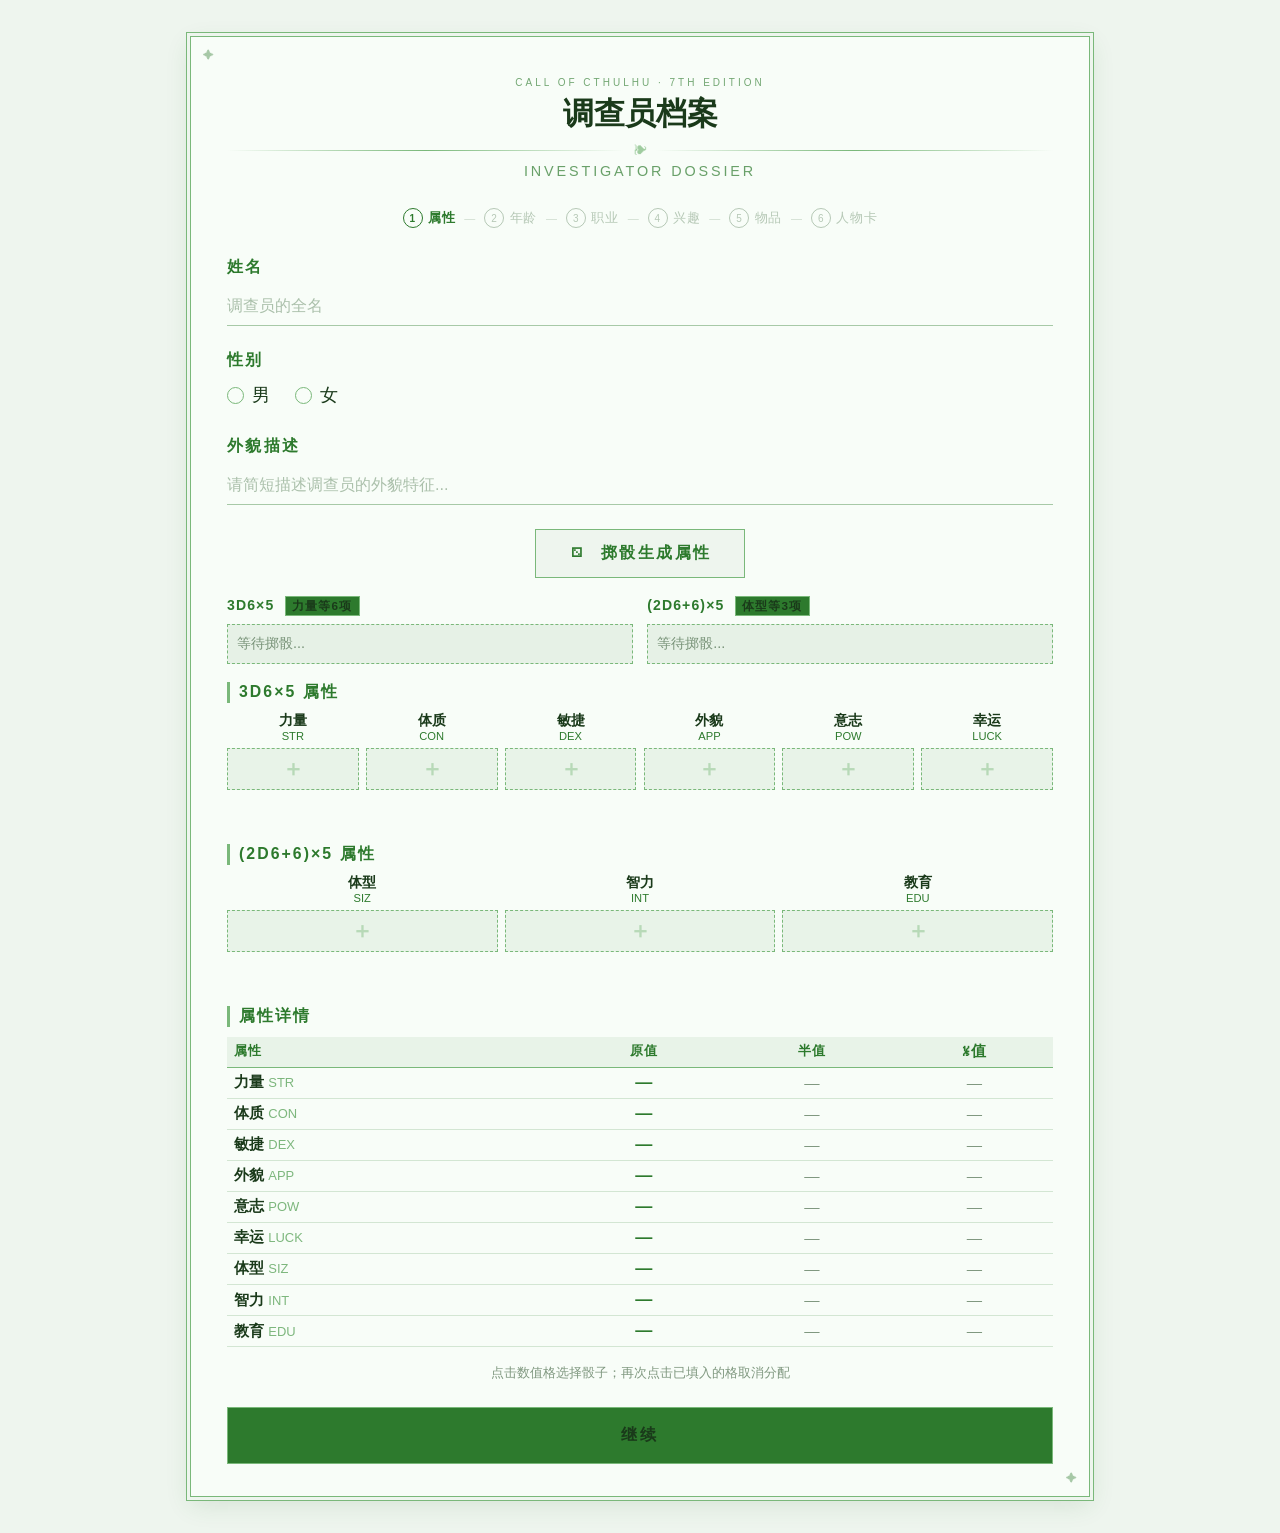
==== index.html @ 0953590c "Update index.html" ====
<!DOCTYPE html>
<html lang="zh-CN">
<head>
<meta charset="UTF-8">
<meta name="viewport" content="width=device-width, initial-scale=1.0, viewport-fit=cover">
<title>CoC 调查员创建</title>
<style>
@font-face {
    font-family: 'hanyi-55';
    src: local('hanyi-55');
    font-display: swap;
}
html { font-size: 18px; }
html, body {
    margin: 0;
    padding: 0;
    box-sizing: border-box;
    overflow-x: hidden;
}
* { font-family: 'hanyi-55', sans-serif !important; }

input[type="number"]::-webkit-inner-spin-button,
input[type="number"]::-webkit-outer-spin-button { -webkit-appearance: none; margin: 0; }
input[type="number"] { -moz-appearance: textfield; }

/* ── 暗绿色主题 ── */
#coc-app {
    --ink: #1a3a1a;              /* 主文字：深绿 */
    --ink-dim: rgba(30,70,30,0.55);
    --bg: #eef5ee;               /* 页面背景：极浅绿 */
    --bg-card: #f8fdf8;          /* 卡片底：近白浅绿 */
    --bg-card2: #eef5ee;         /* 卡片内层 */
    --border: #7ab87a;           /* 边框：中绿 */
    --border-hi: #2d7a2d;        /* 高亮：深绿 */
    --green: #2d7a2d;
    --green-light: #4a9a4a;
    --green-dim: rgba(74,160,74,0.12);
    --green-btn: #2d7a2d;
    --red: #a02020;
    --gold: #2d7a2d;
    --gold-light: #4a9a4a;
    color: var(--ink);
    background: var(--bg);
    min-height: 100vh;
    display: flex;
    align-items: flex-start;
    justify-content: center;
    padding: 2rem 1rem;
    box-sizing: border-box;
}

/* ── 手机端弹窗：全局选择器，因为挂在 body 上 ── */
.mobile-pop {
    position: fixed !important;
    top: 50% !important;
    left: 50% !important;
    right: auto !important;
    transform: translate(-50%, -50%) !important;
    width: min(320px, 88vw) !important;
    z-index: 2001 !important;
}
.mobile-pop .popover {
    background: #f8fdf8;
    border: 1.5px solid #7ab87a;
    box-shadow: 0 8px 24px rgba(45,100,45,0.2);
    padding: 1.1rem;
    border-radius: 6px;
}
.mobile-pop .pop-title {
    font-size: 0.82rem;
    letter-spacing: 0.08em;
    color: #2d7a2d;
    margin-bottom: 0.65rem;
    font-weight: bold;
}
.mobile-pop .pop-chips {
    display: flex;
    flex-wrap: wrap;
    gap: 0.45rem;
}
.mobile-pop .pop-chip {
    padding: 0.4rem 0.8rem;
    background: #2d7a2d;
    color: #f0fff0;
    font-size: 1.15rem;
    font-weight: bold;
    border: 1px solid #c8a84c;
    cursor: pointer;
    border-radius: 3px;
}
.mobile-pop .pop-empty {
    font-size: 0.82rem;
    color: rgba(30,70,30,0.45);
}
.pop-overlay {
    position: fixed;
    inset: 0;
    z-index: 2000;
    background: rgba(10,20,10,0.7);
}
#coc-app *, #coc-app *::before, #coc-app *::after { box-sizing: border-box; margin: 0; padding: 0; }

#coc-app .wrap { width: 100%; max-width: 900px; }
#coc-app .page { display: none; }
#coc-app .page.active { display: block; animation: fadeIn 0.35s ease; }
@keyframes fadeIn { from { opacity: 0; transform: translateY(6px); } to { opacity: 1; transform: translateY(0); } }

/* ── 卡片 ── */
#coc-app .card {
    background: var(--bg-card);
    border: 1px solid var(--border);
    box-shadow: 0 0 0 3px var(--bg-card2), 0 0 0 4px var(--border), 0 8px 24px rgba(45,100,45,0.12);
    padding: 2.2rem 2rem 1.8rem;
    position: relative;
}
@media(max-width:600px){ #coc-app .card { padding: 1.4rem 1rem 1.2rem; } }
#coc-app .corner { position: absolute; font-size: 11px; color: var(--green); opacity: 0.4; }
#coc-app .corner.tl { top: 12px; left: 12px; }
#coc-app .corner.br { bottom: 12px; right: 12px; }

/* ── Header ── */
#coc-app .hd { text-align: center; margin-bottom: 1.6rem; }
#coc-app .hd-eye { font-size: 10px; letter-spacing: 0.3em; color: var(--border-hi); text-transform: uppercase; opacity: 0.65; margin-bottom: 0.35rem; }
#coc-app .hd-title { font-size: 1.7rem; font-weight: bold; color: var(--ink); margin-bottom: 0.4rem; }
#coc-app .hd-div { display: flex; align-items: center; gap: 0.5rem; margin: 0.3rem 0; }
#coc-app .hd-div::before, #coc-app .hd-div::after { content: ''; flex: 1; height: 1px; background: linear-gradient(90deg, transparent, var(--border), transparent); }
#coc-app .hd-div-icon { color: var(--border); font-size: 14px; opacity: 0.7; }
#coc-app .hd-sub { font-size: 0.8rem; letter-spacing: 0.2em; color: var(--gold); opacity: 0.7; }

/* ── 步骤条 ── */
#coc-app .steps { display: flex; justify-content: center; align-items: center; gap: 0.5rem; margin-bottom: 1.6rem; flex-wrap: wrap; }
#coc-app .step { display: flex; align-items: center; gap: 0.3rem; font-size: 0.72rem; letter-spacing: 0.05em; color: rgba(30,80,30,0.3); }
#coc-app .step.on { color: var(--border-hi); font-weight: bold; }
#coc-app .step-n { width: 20px; height: 20px; border: 1px solid currentColor; border-radius: 50%; display: flex; align-items: center; justify-content: center; font-size: 10px; flex-shrink: 0; }
#coc-app .step-sep { color: rgba(30,80,30,0.2); font-size: 11px; }

/* ── 表单 ── */
#coc-app .field { margin-bottom: 1.3rem; }
#coc-app .lbl { display: block; font-size: 0.88rem; letter-spacing: 0.15em; color: var(--border-hi); text-transform: uppercase; margin-bottom: 0.4rem; font-weight: bold; }
#coc-app .inp { width: 100%; background: transparent; border: none; border-bottom: 1.5px solid rgba(45,122,45,0.4); padding: 0.5rem 0; font-size: 1.05rem; color: var(--ink); outline: none; transition: border-color 0.2s; font-weight: 500; }
#coc-app .inp:focus { border-bottom-color: var(--border-hi); }
#coc-app .inp::placeholder { color: rgba(30,80,30,0.35); font-size: 0.9rem; font-weight: normal; }
#coc-app select.inp { cursor: pointer; appearance: none; -webkit-appearance: none; background-image: url("data:image/svg+xml,%3Csvg xmlns='http://www.w3.org/2000/svg' width='12' height='8'%3E%3Cpath d='M0 0l6 8 6-8z' fill='%232d7a2d'/%3E%3C/svg%3E"); background-repeat: no-repeat; background-position: right 0.3rem center; padding-right: 1.4rem; background-color: transparent; color: var(--ink); border-bottom: 1.5px solid rgba(74,122,74,0.6); }
#coc-app select.inp option { background: #f0faf0; color: #1a3a1a; }

#coc-app .radios { display: flex; gap: 1.4rem; padding: 0.3rem 0; }
#coc-app .radio { display: flex; align-items: center; gap: 0.45rem; cursor: pointer; font-size: 1rem; user-select: none; font-weight: 500; }
#coc-app .radio input { display: none; }
#coc-app .rdot { width: 17px; height: 17px; border: 1.5px solid var(--border); border-radius: 50%; position: relative; transition: border-color 0.2s; flex-shrink: 0; }
#coc-app .rdot::after { content: ''; position: absolute; inset: 3px; background: var(--border-hi); border-radius: 50%; opacity: 0; transition: opacity 0.2s; }
#coc-app .radio input:checked+.rdot { border-color: var(--border-hi); }
#coc-app .radio input:checked+.rdot::after { opacity: 1; }

/* ── 按钮 ── */
#coc-app .btn { width: 100%; padding: 0.9rem; background: var(--border-hi); color: var(--ink); border: 1px solid var(--border); font-size: 0.9rem; letter-spacing: 0.2em; cursor: pointer; transition: background 0.2s, letter-spacing 0.2s; margin-top: 0.8rem; font-weight: bold; }
#coc-app .btn:hover { background: #1a5a1a; letter-spacing: 0.26em; }
#coc-app .btn-ghost { background: transparent; color: var(--border-hi); border: 1px solid var(--border); font-size: 0.78rem; }
#coc-app .btn-ghost:hover { background: rgba(107,76,16,0.1); }
#coc-app .sec-title { font-size: 0.88rem; letter-spacing: 0.13em; color: var(--border-hi); text-transform: uppercase; margin-top: 3rem; margin-bottom: 0.55rem; padding-left: 0.5rem; border-left: 3px solid var(--border); font-weight: bold; }
#coc-app .sec-title:first-of-type { margin-top: 0; }
#coc-app .hd + .sec-title, #coc-app .steps + .sec-title, #coc-app .field + .sec-title { margin-top: 0; }

/* ── 骰子池 ── */
#coc-app .roll-wrap { text-align: center; margin-bottom: 1rem; }
#coc-app .roll-btn { display: inline-flex; align-items: center; gap: 0.4rem; padding: 0.7rem 1.8rem; background: var(--bg-card2); color: var(--border-hi); border: 1px solid var(--border); font-size: 0.9rem; letter-spacing: 0.15em; cursor: pointer; transition: background 0.2s; font-weight: bold; }
#coc-app .roll-btn:hover { background: var(--border); color: var(--ink); }
#coc-app .pools-wrapper { display: flex; flex-wrap: wrap; gap: 0.8rem; margin-bottom: 1rem; }
#coc-app .pool-section { flex: 1; min-width: 220px; }
#coc-app .pool-lbl { font-size: 0.78rem; letter-spacing: 0.08em; color: var(--border-hi); margin-bottom: 0.4rem; font-weight: bold; }
#coc-app .pool-tag { display: inline-block; font-size: 0.65rem; background: var(--border-hi); color: var(--ink); border: 0.5px solid var(--border); padding: 0.1rem 0.35rem; margin-left: 0.3rem; }
#coc-app .pool-chips { display: flex; flex-wrap: wrap; gap: 0.4rem; min-height: 40px; padding: 0.5rem; background: rgba(45,122,45,0.09); border: 1px dashed var(--border); }
#coc-app .chip { padding: 0.25rem 0.65rem; background: var(--border-hi); color: var(--ink); font-size: 1rem; font-weight: bold; border: 1px solid var(--border); user-select: none; }
#coc-app .chip.used { opacity: 0.25; }
#coc-app .pool-empty { color: var(--ink-dim); font-size: 0.8rem; align-self: center; }

/* ── 属性横排分配区 ── */
#coc-app .attr-assign-row { display: grid; gap: 0.4rem; margin-bottom: 0; }
#coc-app .attr-assign-row.grp-a { grid-template-columns: repeat(6, 1fr); }
#coc-app .attr-assign-row.grp-b { grid-template-columns: repeat(3, 1fr); }
@media(max-width:600px){
    #coc-app .attr-assign-row.grp-a { grid-template-columns: repeat(3, 1fr); }
    #coc-app .attr-assign-row.grp-b { grid-template-columns: repeat(3, 1fr); }
}
#coc-app .attr-col { display: flex; flex-direction: column; align-items: center; gap: 0.25rem; position: relative; }
#coc-app .attr-col-lbl { font-size: 0.8rem; font-weight: bold; color: var(--ink); line-height: 1.2; text-align: center; }
#coc-app .attr-col-lbl small { display: block; font-size: 0.62rem; color: var(--border-hi); font-weight: normal; }
#coc-app .attr-val { width: 100%; height: 42px; background: rgba(45,122,45,0.08); border: 1px dashed var(--border); display: flex; align-items: center; justify-content: center; font-size: 1.2rem; font-weight: bold; color: rgba(150,200,150,0.6); cursor: pointer; transition: all 0.15s; }
#coc-app .attr-val:hover { border-color: var(--border-hi); background: rgba(74,122,74,0.22); color: var(--border-hi); }
#coc-app .attr-val.filled { background: var(--border-hi); color: var(--ink); border: 1px solid var(--border); font-size: 1.15rem; }
#coc-app .attr-val.filled:hover { background: var(--red); border-color: #6b1010; }

/* ── 属性详情表 ── */
#coc-app .attr-detail-wrap { margin-bottom: 1rem; overflow-x: auto; -webkit-overflow-scrolling: touch; }
#coc-app .attr-detail-table { width: 100%; border-collapse: collapse; }
#coc-app .attr-detail-table th { font-size: 0.72rem; letter-spacing: 0.06em; color: var(--border-hi); font-weight: bold; text-align: center; padding: 0.25rem 0.4rem; border-bottom: 1.5px solid var(--border); background: rgba(45,122,45,0.08); white-space: nowrap; }
#coc-app .attr-detail-table th:first-child { text-align: left; }
#coc-app .attr-detail-table td { font-size: 0.85rem; text-align: center; padding: 0.28rem 0.4rem; border-bottom: 0.5px solid rgba(45,122,45,0.18); color: var(--ink-dim); }
#coc-app .attr-detail-table td:first-child { text-align: left; font-weight: bold; color: var(--ink); font-size: 0.82rem; white-space: nowrap; }
#coc-app .attr-detail-table td.val-main { font-size: 0.95rem; font-weight: bold; color: var(--border-hi); }
#coc-app .attr-detail-table tr:hover td { background: rgba(45,122,45,0.07); }
@media(max-width:480px){
  #coc-app .attr-detail-table th,
  #coc-app .attr-detail-table td { font-size: 0.75rem; padding: 0.22rem 0.28rem; }
  #coc-app .attr-detail-table td:first-child { font-size: 0.75rem; }
  #coc-app .attr-detail-table td.val-main { font-size: 0.82rem; }
}

/* ── Popover：桌面/平板=行内附着对话框 ── */
#coc-app .popover-wrap { position:absolute; z-index:1000; top:calc(100% + 8px); right:0; width:300px; }
#coc-app .popover { background:var(--bg-card); border:1px solid var(--border); box-shadow:0 4px 16px rgba(45,100,45,0.15); padding:1.1rem; border-radius:4px; }
#coc-app .popover::before { content:''; position:absolute; top:-6px; right:12px; width:12px; height:12px; background:var(--bg-card); border-left:1px solid var(--border); border-top:1px solid var(--border); transform:rotate(45deg); }
#coc-app .pop-title { font-size:0.78rem; letter-spacing:0.1em; color:var(--border-hi); margin-bottom:0.6rem; font-weight:bold; }
#coc-app .pop-chips { display:flex; flex-wrap:wrap; gap:0.45rem; }
#coc-app .pop-chip { padding:0.3rem 0.65rem; background:var(--border-hi); color:#f0fff0; font-size:1.1rem; font-weight:bold; border:1px solid var(--border); cursor:pointer; transition:transform 0.1s,box-shadow 0.1s; border-radius:3px; }
#coc-app .pop-chip:hover { transform:translateY(-2px); box-shadow:0 4px 8px rgba(80,40,0,0.25); }
#coc-app .pop-empty { font-size:0.8rem; color:var(--ink-dim); }

/* ── 年龄 & 减值 ── */
#coc-app .age-box { background: rgba(45,122,45,0.08); border: 1px solid var(--border); padding: 0.8rem 0.9rem; margin-bottom: 1rem; font-size: 0.88rem; line-height: 1.7; color: var(--ink); }
#coc-app .age-box strong { color: var(--border-hi); }
#coc-app .adj-grid { display: grid; gap: 0.4rem; margin-bottom: 1rem; }
#coc-app .adj-row { display: flex; align-items: center; gap: 0.5rem; padding: 0.45rem 0.6rem; background: rgba(45,122,45,0.06); border: 1px solid var(--border); }
#coc-app .adj-name { flex: 1; font-size: 0.88rem; color: var(--ink); font-weight: 500; }
#coc-app .adj-cur { font-size: 0.8rem; color: var(--ink-dim); width: 65px; text-align: center; }
#coc-app .adj-reduced { font-size: 0.9rem; font-weight: bold; color: var(--ink); width: 34px; text-align: center; }
#coc-app .adj-btn { width: 28px; height: 28px; background: var(--bg-card2); color: var(--border-hi); border: 1px solid var(--border-hi); font-size: 15px; cursor: pointer; display: flex; align-items: center; justify-content: center; flex-shrink: 0; font-weight: bold; }
#coc-app .adj-btn:hover { background: var(--border-hi); color: var(--ink); }

/* ── 衍生属性 ── */
#coc-app .derived-grid { display: grid; grid-template-columns: repeat(3, 1fr); gap: 0.4rem; margin-bottom: 1rem; }
@media(max-width:480px){ #coc-app .derived-grid { grid-template-columns: repeat(2, 1fr); } }
#coc-app .der-cell { background: rgba(45,122,45,0.08); border: 1px solid var(--border); padding: 0.55rem 0.6rem; text-align: center; }
#coc-app .der-lbl { font-size: 0.62rem; letter-spacing: 0.05em; color: var(--border-hi); margin-bottom: 0.18rem; font-weight: bold; }
#coc-app .der-val { font-size: 1.2rem; font-weight: bold; color: var(--ink); }
#coc-app .der-fml { font-size: 0.58rem; color: var(--ink-dim); margin-top: 0.1rem; }

/* ── 职业 & 技能 ── */
#coc-app .occ-info { background: rgba(45,122,45,0.07); border: 1px solid var(--border); padding: 0.8rem 0.9rem; margin-bottom: 0.9rem; display: none; border-radius: 4px; }
#coc-app .occ-info.show { display: block; }
#coc-app .occ-row { display: flex; justify-content: space-between; align-items: baseline; font-size: 0.85rem; padding: 0.18rem 0; color: var(--ink-dim); }
#coc-app .occ-val { font-weight: bold; color: var(--ink); font-size: 0.92rem; }
#coc-app .pts-bar { background: rgba(122,80,32,0.12); border: 1.5px solid var(--border); padding: 0.6rem 0.9rem; margin-bottom: 0.9rem; display: none; border-radius: 4px; }
#coc-app .pts-bar.show { display: flex; align-items: center; justify-content: space-between; }
#coc-app .pts-lbl { font-size: 0.7rem; letter-spacing: 0.08em; color: var(--border-hi); font-weight: bold; }
#coc-app .pts-big { font-size: 1.5rem; font-weight: bold; color: var(--border-hi); }
#coc-app .pts-sub { font-size: 0.72rem; color: var(--ink-dim); margin-top: 0.15rem; }

/* 信用评级框 */
#coc-app .cr-box { background: rgba(45,122,45,0.08); border: 1px solid var(--border-hi); padding: 0.9rem 1rem; margin-bottom: 1rem; display: none; }
#coc-app .cr-box.show { display: block; }

/* ── 技能网格 ── */
#coc-app .sk-grid { display: grid; grid-template-columns: 1fr; gap: 0; margin-bottom: 0.8rem; }
#coc-app .sk-grid-hd { display: none; }
#coc-app .sk-cat-hd { font-size: 0.78rem; font-weight: bold; color: var(--border-hi); letter-spacing: 0.1em; padding: 0.4rem 0.5rem 0.25rem; margin-top: 0.5rem; border-bottom: 1.5px solid var(--border); background: rgba(45,122,45,0.08); }
#coc-app .sk-cat-hd:first-child { margin-top: 0; }
#coc-app .sk-row { display: grid; grid-template-columns: 1fr 36px 58px 40px; align-items: center; gap: 0.4rem; padding: 0.3rem 0.5rem; background: rgba(74,122,74,0.03); border-bottom: 0.5px solid rgba(45,122,45,0.09); }
#coc-app .sk-row.occ { background: rgba(45,122,45,0.1); border-left: 3px solid var(--border-hi); padding-left: 0.3rem; }
#coc-app .sk-name { font-size: 0.82rem; line-height: 1.2; color: var(--ink); }
#coc-app .sk-name.star { font-weight: bold; }
#coc-app .sk-name.star::after { content: '★'; font-size: 9px; color: var(--border-hi); margin-left: 3px; vertical-align: super; }
#coc-app .sk-base { font-size: 0.75rem; color: var(--ink-dim); text-align: center; }
#coc-app .sk-inp { width: 100%; height: 26px; background: rgba(45,122,45,0.12); border: 1px solid var(--border); font-size: 0.85rem; font-weight: bold; color: var(--ink); text-align: center; outline: none; }
#coc-app .sk-inp:focus { border-color: var(--border-hi); background: rgba(45,122,45,0.22); }
#coc-app .sk-inp.occ-inp { border-color: var(--border-hi); background: rgba(45,122,45,0.18); }
#coc-app .sk-static { display: flex; align-items: center; justify-content: center; height: 26px; font-size: 0.82rem; color: var(--ink-dim); }
#coc-app .sk-tot { font-size: 0.85rem; font-weight: bold; color: var(--ink); text-align: center; }
#coc-app .sk-legend { display: flex; gap: 0.8rem; font-size: 0.7rem; color: var(--ink-dim); margin-bottom: 0.5rem; flex-wrap: wrap; }

/* ── 物品页 ── */
#coc-app .item-grid { display: grid; grid-template-columns: repeat(auto-fill, minmax(155px, 1fr)); gap: 0.5rem; margin-bottom: 0.4rem; }
#coc-app .item-card { display: flex; align-items: center; gap: 0.5rem; padding: 0.45rem 0.6rem; background: rgba(74,122,74,0.06); border: 1px solid rgba(45,122,45,0.18); border-radius: 5px; cursor: pointer; transition: all 0.15s; user-select: none; }
#coc-app .item-card:hover { background: rgba(45,122,45,0.1); border-color: var(--border); }
#coc-app .item-card.selected { background: rgba(122,80,32,0.15); border-color: var(--border-hi); border-width: 1.5px; }
#coc-app .item-chk { width: 16px; height: 16px; border: 1.5px solid var(--border); border-radius: 3px; flex-shrink: 0; display: flex; align-items: center; justify-content: center; font-size: 11px; color: var(--ink); background: transparent; transition: all 0.15s; }
#coc-app .item-card.selected .item-chk { background: var(--border-hi); border-color: var(--border-hi); }
#coc-app .item-info { flex: 1; min-width: 0; }
#coc-app .item-name { font-size: 0.82rem; font-weight: bold; color: var(--ink); line-height: 1.3; }
#coc-app .item-note { font-size: 0.68rem; color: var(--ink-dim); line-height: 1.3; }
#coc-app .item-tag { font-size: 0.6rem; background: var(--border-hi); color: var(--ink); border-radius: 3px; padding: 0.05rem 0.3rem; display: inline-block; margin-top: 0.1rem; }

/* ── 携带装备三列网格 ── */
.sh-items-grid { display: grid; grid-template-columns: repeat(3, 1fr); gap: 0 0.5rem; }
.sh-items-grid-2 { display: grid; grid-template-columns: repeat(2, 1fr); gap: 0 0.5rem; margin-top: 0.2rem; }

/* ── p6 按钮：CSS控制显示 ── */
@media screen and (max-width:767px){
  .p6-btn-desktop { display: none !important; }
  .p6-btn-mobile { display: flex !important; }
}
@media screen and (min-width:768px){
  .p6-btn-desktop { display: flex !important; }
  .p6-btn-mobile { display: none !important; }
}

/* ── 打印样式 ── */
@media print {
  * { -webkit-print-color-adjust: exact !important; print-color-adjust: exact !important; }
  @page { margin: 0.5cm 0.6cm; size: A4; }
  html { font-size: 14px !important; }
  html, body { margin: 0 !important; padding: 0 !important; background: #f8fdf8 !important; color: #1a3a1a !important; }
  #coc-app { background: #f8fdf8 !important; padding: 0 !important; display: block !important; min-height: unset !important; }
  #coc-app .wrap { max-width: 100% !important; }
  #coc-app .card { box-shadow: none !important; border: none !important; padding: 0.3rem 0.4rem !important; background: transparent !important; }
  #coc-app .corner { display: none !important; }
  #coc-app #p6 .steps { display: none !important; }
  #coc-app #p6 .hd { margin-bottom: 1.2rem; }
  .no-print { display: none !important; }
  .sheet-page-break { page-break-before: always; margin-top: 0 !important; padding-top: 0 !important; }
  .sh-skill-pagebreak { page-break-before: always; margin-top: 0 !important; }
  .sh-items-grid { grid-template-columns: repeat(3,1fr) !important; }
  .sh-items-grid-2 { grid-template-columns: repeat(2,1fr) !important; }
  #coc-app .page { display: none !important; }
  #coc-app #p6 { display: block !important; }
  #coc-toast { display: none !important; }
  /* 技能字号恢复可读大小 */
  #coc-app #p6 #sh-skills > div { font-size: 11pt !important; overflow: visible !important; }
  #coc-app #p6 #sh-skills > div > div { font-size: 10.5pt !important; padding: 0.2rem 0.35rem !important; page-break-inside: avoid; }
  #coc-app #p6 #sh-skills > div > div span { font-size: 10pt !important; }
  #coc-app #p6 .sheet-page-break { overflow: visible !important; height: auto !important; }
}

/* ── Toast ── */
#coc-toast { position: fixed; bottom: 2.5rem; left: 50%; transform: translateX(-50%) translateY(20px); background: #2d7a2d; color: #f0fff0; font-weight: bold; padding: 0.85rem 1.6rem; border-radius: 4px; font-size: 0.92rem; letter-spacing: 0.06em; opacity: 0; visibility: hidden; transition: all 0.3s ease; z-index: 9999; box-shadow: 0 4px 16px rgba(0,40,0,0.5); border: 1px solid #4a7a4a; }
#coc-toast.show { opacity: 1; visibility: visible; transform: translateX(-50%) translateY(0); }

/* ══ 手机端响应式（仅 screen，不影响 print）══ */
@media screen and (max-width:600px){
  #coc-app { padding: 0.75rem 0.5rem; }
  #coc-app .wrap { width: 100%; }
  #coc-app .card { padding: 1rem 0.65rem 1rem; }

  /* 步骤条换行时缩小 */
  #coc-app .step { font-size: 0.62rem; }
  #coc-app .step-n { width: 17px; height: 17px; font-size: 9px; }

  /* sec-title 间距缩小 */
  #coc-app .sec-title { margin-top: 1.6rem !important; }

  /* 骰子池纵向 */
  #coc-app .pools-wrapper { flex-direction: column; }
  #coc-app .pool-section { min-width: unset; }

  /* 技能网格 */
  #coc-app .sk-row { grid-template-columns: 1fr 30px 50px 34px; padding: 0.22rem 0.3rem; }
  #coc-app .sk-cat-hd { font-size: 0.7rem; }

  /* 衍生属性 3列 */
  #coc-app .derived-grid { grid-template-columns: repeat(3,1fr) !important; }

  /* 物品卡 1列 */
  #coc-app .item-grid { grid-template-columns: 1fr; }

  /* pts-bar 纵向 */
  #coc-app .pts-bar { flex-direction: column; align-items: flex-start; gap: 0.25rem; }

  /* ── p6 人物卡手机专属布局 ── */

  /* 基本信息：每项独行 */
  #coc-app #p6 #sheet-basic > div:nth-child(2) {
    grid-template-columns: 1fr !important;
    gap: 0.25rem 0 !important;
  }

  /* 属性：每行1属性（3列表格→1列，每属性独行） */
  #coc-app #p6 #sh-attrs table { width: 100%; font-size: 0.75rem; }
  #coc-app #p6 #sh-attrs thead { display: none; }
  #coc-app #p6 #sh-attrs tbody tr { display: grid; grid-template-columns: 2fr 1fr 1fr 1fr; border-bottom: 1px solid rgba(45,122,45,0.13); }
  #coc-app #p6 #sh-attrs tbody td { border: none !important; padding: 0.22rem 0.35rem !important; }
  #coc-app #p6 #sh-attrs tbody td:nth-child(5),
  #coc-app #p6 #sh-attrs tbody td:nth-child(6),
  #coc-app #p6 #sh-attrs tbody td:nth-child(7),
  #coc-app #p6 #sh-attrs tbody td:nth-child(8),
  #coc-app #p6 #sh-attrs tbody td:nth-child(9),
  #coc-app #p6 #sh-attrs tbody td:nth-child(10),
  #coc-app #p6 #sh-attrs tbody td:nth-child(11),
  #coc-app #p6 #sh-attrs tbody td:nth-child(12) { display: none !important; }

  /* 衍生属性：2列 */
  #coc-app #p6 #sh-derived { grid-template-columns: repeat(2,1fr) !important; gap: 0.3rem !important; }

  /* 技能：1列，字体大一些 */
  #coc-app #p6 #sh-skills > div { grid-template-columns: 1fr !important; gap: 0 !important; }
  #coc-app #p6 #sh-skills > div > div { font-size: 0.82rem !important; padding: 0.22rem 0.4rem !important; }
  #coc-app #p6 #sh-skills > div > div > span:first-child { font-size: 0.8rem !important; }

  /* 步骤条：手机端每行3个 */
  #coc-app .steps { gap: 0.25rem 0.15rem; }
  #coc-app .step { flex: 0 0 calc(33% - 0.3rem); justify-content: center; }
  #coc-app .step-sep { display: none; }

  /* 装备：手机1列 */
  .sh-items-grid { grid-template-columns: 1fr !important; }
  .sh-items-grid-2 { grid-template-columns: 1fr !important; }

  /* 快速参考：手机端堆叠显示，不横向溢出 */
  #coc-app #p6 #quick-ref-section { max-width: 100%; overflow: hidden; }
  #coc-app #p6 #quick-ref-section table { display: block; width: 100%; }
  #coc-app #p6 #quick-ref-section table thead { display: none; }
  #coc-app #p6 #quick-ref-section table tbody { display: block; width: 100%; }
  #coc-app #p6 #quick-ref-section table tbody tr { display: grid; grid-template-columns: 70px 1fr; border-bottom: 1px solid rgba(45,122,45,0.2); margin-bottom: 0.2rem; }
  #coc-app #p6 #quick-ref-section table tbody td { display: block; border: none !important; padding: 0.2rem 0.4rem !important; font-size: 0.72rem; word-break: break-all; }
  #coc-app #p6 #quick-ref-section table tbody td[colspan] { grid-column: 1 / -1; }

  /* 打印/返回按钮：各自一行 */
  #coc-app #p6 .no-print { flex-direction: column !important; gap: 0.4rem !important; }
}

/* ══ 平板端（601-900px）screen only ══ */
@media screen and (min-width:601px) and (max-width:900px){
  #coc-app { padding: 1.2rem 0.75rem; }
  /* p6 技能：2列 */
  #coc-app #p6 #sh-skills > div { grid-template-columns: 1fr 1fr !important; }

  /* p6 衍生属性：3列 */
  #coc-app #p6 #sh-derived { grid-template-columns: repeat(3,1fr) !important; }
}
</style>
</head>
<body>
<div id="coc-app">
<div class="wrap">

<!-- ══ PAGE 1 ══ -->
<div class="page active" id="p1">
<div class="card">
  <span class="corner tl">✦</span><span class="corner br">✦</span>
  <div class="hd">
    <p class="hd-eye">Call of Cthulhu · 7th Edition</p>
    <h2 class="hd-title">调查员档案</h2>
    <div class="hd-div"><span class="hd-div-icon">❧</span></div>
    <p class="hd-sub">INVESTIGATOR DOSSIER</p>
  </div>
  <div class="steps">
    <div class="step on"><div class="step-n">1</div><span>属性</span></div><div class="step-sep">—</div>
    <div class="step"><div class="step-n">2</div><span>年龄</span></div><div class="step-sep">—</div>
    <div class="step"><div class="step-n">3</div><span>职业</span></div><div class="step-sep">—</div>
    <div class="step"><div class="step-n">4</div><span>兴趣</span></div><div class="step-sep">—</div>
    <div class="step"><div class="step-n">5</div><span>物品</span></div><div class="step-sep">—</div>
    <div class="step"><div class="step-n">6</div><span>人物卡</span></div>
  </div>

  <div class="field">
    <label class="lbl">姓名</label>
    <input class="inp" type="text" id="name" placeholder="调查员的全名">
  </div>
  <div class="field">
    <label class="lbl">性别</label>
    <div class="radios">
      <label class="radio"><input type="radio" name="gender" value="男"><div class="rdot"></div>男</label>
      <label class="radio"><input type="radio" name="gender" value="女"><div class="rdot"></div>女</label>
    </div>
  </div>
  <div class="field">
    <label class="lbl">外貌描述</label>
    <input class="inp" type="text" id="appearance" placeholder="请简短描述调查员的外貌特征...">
  </div>

  <div class="roll-wrap">
    <button class="roll-btn" onclick="doRoll()">⚂ &nbsp;掷骰生成属性</button>
  </div>

  <!-- 骰子池并排 -->
  <div class="pools-wrapper">
    <div class="pool-section">
      <p class="pool-lbl">3D6×5 <span class="pool-tag">力量等6项</span></p>
      <div class="pool-chips" id="pool-a-chips"><span class="pool-empty">等待掷骰...</span></div>
    </div>
    <div class="pool-section">
      <p class="pool-lbl">(2D6+6)×5 <span class="pool-tag">体型等3项</span></p>
      <div class="pool-chips" id="pool-b-chips"><span class="pool-empty">等待掷骰...</span></div>
    </div>
  </div>

  <!-- 属性分配区：横排，上名称下数值 -->
  <p class="sec-title">3D6×5 属性</p>
  <div class="attr-assign-row grp-a" id="grid-a" style="margin-bottom:1rem;"></div>

  <p class="sec-title">(2D6+6)×5 属性</p>
  <div class="attr-assign-row grp-b" id="grid-b" style="margin-bottom:1rem;"></div>

  <!-- 三值详情表 -->
  <p class="sec-title">属性详情</p>
  <div class="attr-detail-wrap">
    <table class="attr-detail-table" id="attr-detail-table">
      <thead><tr>
        <th>属性</th><th>原值</th><th>半值</th><th style="font-weight:900;font-size:0.85rem;">⅕值</th>
      </tr></thead>
      <tbody id="attr-detail-body"></tbody>
    </table>
  </div>

  <p style="font-size:0.72rem;color:var(--ink-dim);text-align:center;margin-bottom:0.6rem;">点击数值格选择骰子；再次点击已填入的格取消分配</p>
  <button class="btn" onclick="goP2()">继续</button>
</div>
</div>

<!-- ══ PAGE 2 ══ -->
<div class="page" id="p2">
<div class="card">
  <span class="corner tl">✦</span><span class="corner br">✦</span>
  <div class="hd">
    <p class="hd-eye">Call of Cthulhu · 7th Edition</p>
    <h2 class="hd-title">年龄 &amp; 衍生属性</h2>
    <div class="hd-div"><span class="hd-div-icon">❧</span></div>
    <p class="hd-sub" id="p2-sub">—</p>
  </div>
  <div class="steps">
    <div class="step"><div class="step-n">1</div><span>属性</span></div><div class="step-sep">—</div>
    <div class="step on"><div class="step-n">2</div><span>年龄</span></div><div class="step-sep">—</div>
    <div class="step"><div class="step-n">3</div><span>职业</span></div><div class="step-sep">—</div>
    <div class="step"><div class="step-n">4</div><span>兴趣</span></div><div class="step-sep">—</div>
    <div class="step"><div class="step-n">5</div><span>物品</span></div><div class="step-sep">—</div>
    <div class="step"><div class="step-n">6</div><span>人物卡</span></div>
  </div>

  <p class="sec-title">年龄（20~60岁）</p>
  <div class="field">
    <input class="inp" type="number" id="age-inp" placeholder="输入年龄后按Enter或点击其他区域" min="20" max="60"
      onblur="onAgeBlur()" onkeydown="if(event.key==='Enter')this.blur()">
  </div>
  <div id="age-section" style="display:none;">
    <div class="age-box" id="age-box"></div>
    <div id="adj-section" style="display:none;">
      <p class="sec-title">属性减值</p>
      <div class="adj-grid" id="adj-grid"></div>
    </div>
  </div>

  <p class="sec-title">衍生属性</p>
  <div class="derived-grid">
    <div class="der-cell"><div class="der-lbl">理智（SAN）</div><div class="der-val" id="d-san">—</div><div class="der-fml">视意志而定</div></div>
    <div class="der-cell"><div class="der-lbl">魔法值（MP）</div><div class="der-val" id="d-mp">—</div><div class="der-fml">视意志÷5而定</div></div>
    <div class="der-cell"><div class="der-lbl">生命值（HP）</div><div class="der-val" id="d-hp">—</div><div class="der-fml">视（体型+体质）÷10而定</div></div>
    <div class="der-cell"><div class="der-lbl">移动（MOV）</div><div class="der-val" id="d-mov">—</div><div class="der-fml">视力量/敏捷/体型及年龄而定</div></div>
    <div class="der-cell"><div class="der-lbl">伤害加成（DB）</div><div class="der-val" id="d-db">—</div><div class="der-fml">视力量+体型而定</div></div>
    <div class="der-cell"><div class="der-lbl">体格（体格值）</div><div class="der-val" id="d-build">—</div><div class="der-fml">视力量+体型而定</div></div>
  </div>

  <button class="btn" onclick="goP3()">继续</button>
  <button class="btn btn-ghost" onclick="goP1()">← 返回</button>
</div>
</div>

<!-- ══ PAGE 3 ══ -->
<div class="page" id="p3">
<div class="card">
  <span class="corner tl">✦</span><span class="corner br">✦</span>
  <div class="hd">
    <p class="hd-eye">Call of Cthulhu · 7th Edition</p>
    <h2 class="hd-title">职业 &amp; 技能</h2>
    <div class="hd-div"><span class="hd-div-icon">❧</span></div>
    <p class="hd-sub" id="p3-sub">—</p>
  </div>
  <div class="steps">
    <div class="step"><div class="step-n">1</div><span>属性</span></div><div class="step-sep">—</div>
    <div class="step"><div class="step-n">2</div><span>年龄</span></div><div class="step-sep">—</div>
    <div class="step on"><div class="step-n">3</div><span>职业</span></div><div class="step-sep">—</div>
    <div class="step"><div class="step-n">4</div><span>兴趣</span></div><div class="step-sep">—</div>
    <div class="step"><div class="step-n">5</div><span>物品</span></div><div class="step-sep">—</div>
    <div class="step"><div class="step-n">6</div><span>人物卡</span></div>
  </div>

  <p class="sec-title">职业选择</p>
  <div class="field">
    <select class="inp" id="occ-sel" onchange="onOccChange()">
      <option value="">— 请选择职业 —</option>
    </select>
  </div>
  <div class="occ-info" id="occ-info">
    <div class="occ-row"><span>职业属性</span><span class="occ-val" id="occ-attr">—</span></div>
    <div class="occ-row"><span>合法信用评级</span><span class="occ-val" id="occ-cr">—</span></div>
    <div class="occ-row" style="flex-direction:column;gap:0.2rem;">
      <span>本职技能</span>
      <span style="font-size:0.82rem;line-height:1.6;color:var(--ink-dim);" id="occ-sk-txt"></span>
    </div>
  </div>

  <!-- 信用评级 -->
  <div class="cr-box" id="cr-field">
    <div style="display:flex;justify-content:space-between;align-items:center;">
      <div>
        <span style="font-weight:bold;font-size:1rem;color:var(--border-hi);">★ 信用评级 (Credit Rating)</span>
        <span id="cr-range-txt" style="display:block;font-size:0.82rem;color:var(--ink-dim);margin-top:0.2rem;">范围：0~0</span>
      </div>
      <input class="sk-inp occ-inp" style="width:60px;height:36px;font-size:1.05rem;" type="number" id="cr-inp" value="0" oninput="onCrInput(this.value)">
    </div>
  </div>
  <div id="cr-desc-box" style="display:none;background:rgba(45,122,45,0.06);border:1px solid var(--border);border-radius:4px;padding:0.7rem 0.9rem;margin-bottom:0.9rem;font-size:0.82rem;line-height:1.75;color:var(--ink-dim);">
    <strong style="color:var(--border-hi);display:block;margin-bottom:0.3rem;">信用评级决定：</strong>
    决定角色的身份地位、消费水平、现金和资产。<br>
    <span style="color:var(--ink)">●</span> <strong>身无分文（0）</strong>：流浪汉，一无所有<br>
    <span style="color:var(--ink)">●</span> <strong>贫穷（1–9）</strong>：挣扎于温饱线<br>
    <span style="color:var(--ink)">●</span> <strong>普通（10–49）</strong>：工薪阶层，有基本储蓄<br>
    <span style="color:var(--ink)">●</span> <strong>小康（50–89）</strong>：中产，有房有车有积蓄<br>
    <span style="color:var(--ink)">●</span> <strong>富裕（90–98）</strong>：上流社会，多处房产<br>
    <span style="color:var(--ink)">●</span> <strong>富豪（99）</strong>：亿万富翁，挥金如土
  </div>

  <div class="pts-bar" id="pts-bar">
    <div><div class="pts-lbl">职业技能总点数</div><div class="pts-sub" id="pts-formula">—</div></div>
    <div style="text-align:right;"><div class="pts-lbl">剩余点数</div><div class="pts-big" id="pts-remain">0</div></div>
  </div>

  <p class="sec-title">职业技能分配</p>
  <div class="sk-legend">
    <span><span style="color:var(--border-hi)">★</span> 本职技能（可分配点数）</span>
    <span>技能总值上限 90</span>
  </div>
  <div style="display:grid;grid-template-columns:1fr 36px 58px 40px;gap:0.4rem;padding:0.2rem 0.5rem;font-size:0.7rem;color:var(--border-hi);font-weight:bold;border-bottom:1px solid var(--border);margin-bottom:0.1rem;">
    <span>名称</span><span style="text-align:center">初始</span><span style="text-align:center">添加</span><span style="text-align:center">总计</span>
  </div>
  <div class="sk-grid" id="sk-grid"></div>

  <button class="btn" onclick="goP4()">继续</button>
  <button class="btn btn-ghost" onclick="goP2back()">← 返回</button>
</div>
</div>

<!-- ══ PAGE 4 ══ -->
<div class="page" id="p4">
<div class="card">
  <span class="corner tl">✦</span><span class="corner br">✦</span>
  <div class="hd">
    <p class="hd-eye">Call of Cthulhu · 7th Edition</p>
    <h2 class="hd-title">个人兴趣点数</h2>
    <div class="hd-div"><span class="hd-div-icon">❧</span></div>
    <p class="hd-sub" id="p4-sub">—</p>
  </div>
  <div class="steps">
    <div class="step"><div class="step-n">1</div><span>属性</span></div><div class="step-sep">—</div>
    <div class="step"><div class="step-n">2</div><span>年龄</span></div><div class="step-sep">—</div>
    <div class="step"><div class="step-n">3</div><span>职业</span></div><div class="step-sep">—</div>
    <div class="step on"><div class="step-n">4</div><span>兴趣</span></div><div class="step-sep">—</div>
    <div class="step"><div class="step-n">5</div><span>物品</span></div><div class="step-sep">—</div>
    <div class="step"><div class="step-n">6</div><span>人物卡</span></div>
  </div>

  <div class="pts-bar show" id="pts-bar-free">
    <div><div class="pts-lbl">个人兴趣点数总计</div><div class="pts-sub" id="pts-formula-free">INT × 2 = — 点</div></div>
    <div style="text-align:right;"><div class="pts-lbl">剩余点数</div><div class="pts-big" id="pts-remain-free">0</div></div>
  </div>

  <p class="sec-title">所有技能分配</p>
  <div class="sk-legend">
    <span>初始值已包含上一步分配的职业点数</span>
    <span>技能总值上限 90</span>
  </div>
  <div style="display:grid;grid-template-columns:1fr 36px 58px 40px;gap:0.4rem;padding:0.2rem 0.5rem;font-size:0.7rem;color:var(--border-hi);font-weight:bold;border-bottom:1px solid var(--border);margin-bottom:0.1rem;">
    <span>名称</span><span style="text-align:center">当前</span><span style="text-align:center">添加</span><span style="text-align:center">总计</span>
  </div>
  <div class="sk-grid" id="sk-grid-free"></div>

  <button class="btn" onclick="goP5()">继续</button>
  <button class="btn btn-ghost" onclick="goP3back()">← 返回</button>
</div>
</div>


<!-- ══ PAGE 5 ══ -->
<div class="page" id="p5">
<div class="card">
  <span class="corner tl">✦</span><span class="corner br">✦</span>
  <div class="hd">
    <p class="hd-eye">Call of Cthulhu · 7th Edition</p>
    <h2 class="hd-title">物品 &amp; 装备</h2>
    <div class="hd-div"><span class="hd-div-icon">❧</span></div>
    <p class="hd-sub" id="p5-sub">—</p>
  </div>
  <div class="steps">
    <div class="step"><div class="step-n">1</div><span>属性</span></div><div class="step-sep">—</div>
    <div class="step"><div class="step-n">2</div><span>年龄</span></div><div class="step-sep">—</div>
    <div class="step"><div class="step-n">3</div><span>职业</span></div><div class="step-sep">—</div>
    <div class="step"><div class="step-n">4</div><span>兴趣</span></div><div class="step-sep">—</div>
    <div class="step on"><div class="step-n">5</div><span>物品</span></div><div class="step-sep">—</div>
    <div class="step"><div class="step-n">6</div><span>人物卡</span></div>
  </div>

  <!-- 财富状况提示 -->
  <div id="p5-wealth-hint" style="background:rgba(45,122,45,0.07);border:1px solid var(--border);border-radius:4px;padding:0.7rem 0.9rem;margin-bottom:1rem;font-size:0.82rem;color:var(--ink-dim);line-height:1.9;">
    <div style="display:grid;grid-template-columns:auto 1fr;gap:0.2rem 0.8rem;align-items:baseline;">
      <strong style="color:var(--border-hi);">财富状况</strong><span id="p5-wealth-txt">—</span>
      <strong style="color:var(--border-hi);">身上现金</strong><span id="p5-cash-txt">—</span>
      <strong style="color:var(--border-hi);">总资产</strong><span id="p5-asset-txt">—</span>
      <strong style="color:var(--border-hi);">消费水平</strong><span id="p5-spend-txt">—</span>
    </div>
  </div>

  <!-- 基础装备 -->
  <p class="sec-title">基础物品（最多选 5 件）</p>
  <div class="item-grid" id="item-grid-basic"></div>

  <!-- 职业额外物品 -->
  <div id="item-occ-section" style="display:none;">
    <p class="sec-title" style="margin-top:1.5rem;">职业装备</p>
    <div class="item-grid" id="item-grid-occ"></div>
  </div>

  <!-- 武器（仅特定职业显示） -->
  <div id="item-weapon-section" style="display:none;">
    <p class="sec-title" style="margin-top:1.5rem;">武器（可选携带）</p>
    <div class="item-grid" id="item-grid-weapon"></div>
  </div>

  <!-- 自定义物品（最多2项） -->
  <p class="sec-title" style="margin-top:1.5rem;">自定义物品（最多 2 项）</p>
  <p style="font-size:0.75rem;color:var(--ink-dim);margin-bottom:0.5rem;line-height:1.6;">
    ⚠️ <em>若携带的物品不符合职业背景或超出合理范围，守秘人（KP）有权在游戏中没收或拒认。</em>
  </p>
  <div style="display:grid;grid-template-columns:1fr 1fr;gap:0.5rem;margin-bottom:0.8rem;">
    <input class="inp" type="text" id="custom-item-1" placeholder="自定义物品 1" style="font-size:0.9rem;">
    <input class="inp" type="text" id="custom-item-2" placeholder="自定义物品 2" style="font-size:0.9rem;">
  </div>

  <!-- 已选物品汇总 -->
  <div id="item-summary" style="margin-top:1rem;background:rgba(45,122,45,0.06);border:1px solid var(--border);border-radius:4px;padding:0.7rem 0.9rem;font-size:0.82rem;display:none;">
    <strong style="color:var(--border-hi);display:block;margin-bottom:0.4rem;">已选装备：</strong>
    <div id="item-summary-list" style="color:var(--ink-dim);line-height:1.8;"></div>
  </div>

  <button class="btn" onclick="goP6()">人物卡</button>
  <button class="btn btn-ghost" onclick="goP4back()">← 返回</button>
</div>
</div>

<!-- ══ PAGE 6 ══ -->
<div class="page" id="p6">
<div class="card" style="padding:3.5rem 1.8rem 1.8rem;">
  <span class="corner tl">✦</span><span class="corner br">✦</span>
  <div class="hd">
    <h2 class="hd-title">调查员人物卡</h2>
    <div class="hd-div"><span class="hd-div-icon">❧</span></div>
  </div>
  <div class="steps">
    <div class="step"><div class="step-n">1</div><span>属性</span></div><div class="step-sep">—</div>
    <div class="step"><div class="step-n">2</div><span>年龄</span></div><div class="step-sep">—</div>
    <div class="step"><div class="step-n">3</div><span>职业</span></div><div class="step-sep">—</div>
    <div class="step"><div class="step-n">4</div><span>兴趣</span></div><div class="step-sep">—</div>
    <div class="step"><div class="step-n">5</div><span>物品</span></div><div class="step-sep">—</div>
    <div class="step on"><div class="step-n">6</div><span>人物卡</span></div>
  </div>
  <!-- 基本信息：名字大、其他小 -->
  <div id="sheet-basic" style="background:rgba(45,122,45,0.06);border:1px solid var(--border);border-radius:4px;padding:0.8rem 1rem;margin-bottom:1rem;">
    <div style="font-size:1.15rem;font-weight:bold;color:var(--ink);margin-bottom:0.5rem;letter-spacing:0.04em;" id="sh-name">—</div>
    <div style="display:grid;grid-template-columns:1fr 1fr 1fr;gap:0.3rem 1rem;font-size:0.82rem;color:var(--ink-dim);">
      <div><strong style="color:var(--border-hi);">性别</strong>　<span id="sh-gender">—</span></div>
      <div><strong style="color:var(--border-hi);">年龄</strong>　<span id="sh-age">—</span></div>
      <div><strong style="color:var(--border-hi);">职业</strong>　<span id="sh-occ">—</span></div>
      <div style="grid-column:1/-1;"><strong style="color:var(--border-hi);">外貌</strong>　<span id="sh-appearance">—</span></div>
    </div>
  </div>

  <!-- 属性表：2列，总值/半值/⅕值 -->
  <div id="sh-attrs" style="margin-bottom:1rem;"></div>

  <!-- 衍生属性 -->
  <p class="sec-title" style="margin-top:1.8rem;">衍生属性</p>
  <div id="sh-derived" style="display:grid;grid-template-columns:repeat(6,1fr);gap:0.3rem;margin-bottom:1rem;"></div>

  <!-- 财富 -->
  <p class="sec-title" style="margin-top:1.8rem;">财富状况</p>
  <div id="sh-wealth" style="background:rgba(45,122,45,0.06);border:1px solid var(--border);border-radius:4px;padding:0.65rem 0.9rem;margin-bottom:1rem;font-size:0.82rem;line-height:1.8;"></div>

  <!-- 携带装备 -->
  <p class="sec-title" style="margin-top:1.8rem;">携带装备</p>
  <div id="sh-items" style="background:rgba(45,122,45,0.06);border:1px solid var(--border);border-radius:4px;padding:0.65rem 0.9rem;margin-bottom:1rem;font-size:0.82rem;"></div>

  <!-- 快速参考规则（第一页底部，装备下方） -->
  <div id="quick-ref-section">
    <p class="sec-title" style="margin-top:1.8rem;">快速参考规则</p>
    <table style="width:100%;border-collapse:collapse;font-size:0.72rem;margin-bottom:0.6rem;">
      <thead>
        <tr style="background:rgba(45,122,45,0.13);">
          <th style="border:1px solid var(--border);padding:0.25rem 0.4rem;text-align:left;color:var(--border-hi);font-size:0.68rem;">检定结果</th>
          <th style="border:1px solid var(--border);padding:0.25rem 0.4rem;text-align:center;color:var(--border-hi);">大失败</th>
          <th style="border:1px solid var(--border);padding:0.25rem 0.4rem;text-align:center;color:var(--border-hi);">失败</th>
          <th style="border:1px solid var(--border);padding:0.25rem 0.4rem;text-align:center;color:var(--border-hi);">成功</th>
          <th style="border:1px solid var(--border);padding:0.25rem 0.4rem;text-align:center;color:var(--border-hi);">困难</th>
          <th style="border:1px solid var(--border);padding:0.25rem 0.4rem;text-align:center;color:var(--border-hi);">极端</th>
          <th style="border:1px solid var(--border);padding:0.25rem 0.4rem;text-align:center;color:var(--border-hi);">大成功</th>
        </tr>
      </thead>
      <tbody>
        <tr>
          <td style="border:1px solid var(--border);padding:0.25rem 0.4rem;color:var(--ink-dim);">骰值</td>
          <td style="border:1px solid var(--border);padding:0.25rem 0.4rem;text-align:center;color:var(--ink);">96/96+</td>
          <td style="border:1px solid var(--border);padding:0.25rem 0.4rem;text-align:center;color:var(--ink);">&gt;技能</td>
          <td style="border:1px solid var(--border);padding:0.25rem 0.4rem;text-align:center;color:var(--ink);">≤技能</td>
          <td style="border:1px solid var(--border);padding:0.25rem 0.4rem;text-align:center;color:var(--ink);">½值</td>
          <td style="border:1px solid var(--border);padding:0.25rem 0.4rem;text-align:center;color:var(--ink);">⅕值</td>
          <td style="border:1px solid var(--border);padding:0.25rem 0.4rem;text-align:center;color:var(--ink);">1</td>
        </tr>
      </tbody>
    </table>

    <table style="width:100%;border-collapse:collapse;font-size:0.72rem;margin-bottom:1rem;">
      <tbody>
        <tr>
          <td style="border:1px solid var(--border);padding:0.3rem 0.6rem;background:rgba(45,122,45,0.09);font-weight:bold;color:var(--border-hi);white-space:nowrap;">【急救】</td>
          <td style="border:1px solid var(--border);padding:0.3rem 0.6rem;color:var(--ink-dim);">回复1点体力（需于一小时内进行）</td>
          <td style="border:1px solid var(--border);padding:0.3rem 0.6rem;background:rgba(45,122,45,0.09);font-weight:bold;color:var(--border-hi);white-space:nowrap;">【医学】</td>
          <td style="border:1px solid var(--border);padding:0.3rem 0.6rem;color:var(--ink-dim);">回复1D3点体力（花费一小时）</td>
        </tr>
        <tr>
          <td style="border:1px solid var(--border);padding:0.3rem 0.6rem;background:rgba(45,122,45,0.12);font-weight:bold;color:var(--border-hi);white-space:nowrap;">重伤</td>
          <td style="border:1px solid var(--border);padding:0.3rem 0.6rem;color:var(--ink);">一次受到最大生命值一半或以上的伤害</td>
          <td style="border:1px solid var(--border);padding:0.3rem 0.6rem;background:rgba(45,122,45,0.12);font-weight:bold;color:var(--border-hi);white-space:nowrap;">昏迷</td>
          <td style="border:1px solid var(--border);padding:0.3rem 0.6rem;color:var(--ink);">生命值降至0但未受到重伤</td>
        </tr>
        <tr>
          <td style="border:1px solid var(--border);padding:0.3rem 0.6rem;background:rgba(45,122,45,0.12);font-weight:bold;color:var(--border-hi);">濒死</td>
          <td colspan="3" style="border:1px solid var(--border);padding:0.3rem 0.6rem;color:var(--ink);">HP = 0 且受到【重伤】。需要【急救】摆脱濒死效果，并用【医学】进行后续治疗。</td>
        </tr>
        <tr>
          <td style="border:1px solid var(--border);padding:0.3rem 0.6rem;color:var(--ink-dim);" colspan="2">无<strong style="color:var(--ink);">重伤</strong>下每天自然回复1点体力</td>
          <td style="border:1px solid var(--border);padding:0.3rem 0.6rem;color:var(--ink-dim);" colspan="2"><strong style="color:var(--ink);">重伤</strong>时每周做1次恢复检定</td>
        </tr>
      </tbody>
    </table>
  </div>

  <!-- 技能：PDF另起一页，无标题 -->
  <div class="sheet-page-break" id="sh-skills-wrap"><div id="sh-skills"></div></div>

  <!-- 按钮区域：打印时隐藏 -->
  <div class="no-print p6-btn-desktop" style="display:flex;gap:0.6rem;flex-wrap:wrap;">
    <button class="btn" style="margin-top:0;flex:1;" onclick="doPrint()">📄 下载人物卡</button>
    <button class="btn" style="margin-top:0;flex:1;background:#1a5a2a;" onclick="saveToCloud()">📤 提交人物卡</button>
    <button class="btn btn-ghost" style="margin-top:0;width:100%;" onclick="showPage('p5')">← 返回</button>
  </div>
  <div class="no-print p6-btn-mobile" style="display:none;gap:0.6rem;flex-wrap:wrap;">
    <button class="btn" style="margin-top:0;width:100%;" onclick="saveToCloud()">📤 提交人物卡</button>
    <button class="btn btn-ghost" style="margin-top:0;width:100%;" onclick="showPage('p5')">← 返回</button>
  </div>
</div>
</div>
</div><!-- wrap -->
</div><!-- app -->
<div id="coc-toast"></div>

<script>
(function(){

/* ── Toast ── */
var toastTimeout;
window.showToast = function(msg) {
  var t = document.getElementById('coc-toast');
  if(!t) return;
  t.textContent = msg;
  t.classList.add('show');
  clearTimeout(toastTimeout);
  toastTimeout = setTimeout(function(){ t.classList.remove('show'); }, 2200);
};

/* ── Data ── */
var ATTRS_A=[
  {key:'STR',cn:'力量',pool:'a'},{key:'CON',cn:'体质',pool:'a'},
  {key:'DEX',cn:'敏捷',pool:'a'},{key:'APP',cn:'外貌',pool:'a'},
  {key:'POW',cn:'意志',pool:'a'},{key:'LUCK',cn:'幸运',pool:'a'},
];
var ATTRS_B=[
  {key:'SIZ',cn:'体型',pool:'b'},{key:'INT',cn:'智力',pool:'b'},{key:'EDU',cn:'教育',pool:'b'},
];
var ALL=ATTRS_A.concat(ATTRS_B);

var AGE_BANDS=[
  {min:20,max:39,label:'20~39岁',desc:'教育 +5',appRed:0,eduInc:5,reductions:[]},
  {min:40,max:49,label:'40~49岁',desc:'外貌 已自动减去 <strong>5点</strong>，移动减1<br>教育 +10',appRed:5,eduInc:10,reductions:[{keys:['STR','CON','DEX'],total:5,label:'力量 / 体质 / 敏捷 自选减去5点'}]},
  {min:50,max:59,label:'50~59岁',desc:'外貌 已自动减去 <strong>10点</strong>，移动减2<br>教育 +15',appRed:10,eduInc:15,reductions:[{keys:['STR','CON','DEX'],total:10,label:'力量 / 体质 / 敏捷 自选减去10点'}]},
  {min:60,max:60,label:'60岁',desc:'外貌 已自动减去 <strong>15点</strong>，移动减3<br>教育 +20',appRed:15,eduInc:20,reductions:[{keys:['STR','CON','DEX'],total:20,label:'力量 / 体质 / 敏捷 自选减去20点'}]},
];

// 技能分类
var SKILL_CATS=[
  {id:'combat',    name:'战斗类'},
  {id:'invest',    name:'调查类'},
  {id:'social',    name:'交际类'},
  {id:'move',      name:'移动类'},
  {id:'stealth_c', name:'隐秘类'},
  {id:'knowledge', name:'学问类'},
  {id:'craft',     name:'职业类'},
  {id:'medical',   name:'医疗类'},
];

var SKILLS=[
  // ── 战斗类 ──
  {id:'dodge',            name:'闪避',                    base:-1,   cat:'combat'},
  {id:'fight_brawl',      name:'格斗—徒手（斗殴）',       base:25,   cat:'combat'},
  {id:'fight_sharp',      name:'格斗—锐器（剑/矛/刀）',   base:20,   cat:'combat'},
  {id:'fight_blunt',      name:'格斗—钝器（棍/斧/锤）',   base:15,   cat:'combat'},
  {id:'fight_special',    name:'格斗—特异（电锯/鞭子）',  base:10,   cat:'combat'},
  {id:'throw',            name:'投掷',                    base:20,   cat:'combat'},
  {id:'fire_bow',         name:'射击—弓',                 base:15,   cat:'combat'},
  {id:'fire_handgun',     name:'射击—手枪',               base:20,   cat:'combat'},
  {id:'fire_rifle',       name:'射击—步枪/霰弹枪',        base:25,   cat:'combat'},
  {id:'fire_smg',         name:'射击—冲锋枪/机枪',        base:15,   cat:'combat'},
  {id:'fire_flamethrower',name:'射击—火焰喷射器',         base:10,   cat:'combat'},
  {id:'fire_cannon',      name:'炮术',                    base:1,    cat:'combat'},
  {id:'explosives',       name:'爆破',                    base:1,    cat:'combat'},
  // ── 调查类 ──
  {id:'spot',             name:'侦查',               base:25,   cat:'invest'},
  {id:'listen',           name:'聆听',               base:20,   cat:'invest'},
  {id:'library',          name:'图书馆使用',          base:20,   cat:'invest'},
  {id:'appraise',         name:'估价',               base:5,    cat:'invest'},
  {id:'read_lips',        name:'读唇语',              base:1,    cat:'invest'},
  {id:'cthulhu',          name:'克苏鲁神话',          base:0,    cat:'invest'},
  // ── 交际类 ──
  {id:'psychology',       name:'心理学',              base:10,   cat:'social'},
  {id:'persuade',         name:'说服',               base:10,   cat:'social'},
  {id:'charm',            name:'取悦',               base:15,   cat:'social'},
  {id:'fast_talk',        name:'话术',               base:5,    cat:'social'},
  {id:'intimidate',       name:'恐吓',               base:15,   cat:'social'},
  // ── 移动类 ──
  {id:'navigate',         name:'导航',               base:10,   cat:'move'},
  {id:'survival',         name:'生存',               base:10,   cat:'move'},
  {id:'survival_sea',     name:'生存（海上）',        base:10,   cat:'move'},
  {id:'jump',             name:'跳跃',               base:20,   cat:'move'},
  {id:'climb',            name:'攀爬',               base:20,   cat:'move'},
  {id:'swim',             name:'游泳',               base:20,   cat:'move'},
  {id:'drive',            name:'驾驶（汽车）',        base:20,   cat:'move'},
  {id:'drive_aircraft',   name:'驾驶（飞行器）',      base:1,    cat:'move'},
  {id:'drive_boat',       name:'驾驶（船）',          base:1,    cat:'move'},
  {id:'ride',             name:'骑乘',               base:5,    cat:'move'},
  {id:'dive',             name:'潜水',               base:1,    cat:'move'},
  {id:'heavy_machine',    name:'操作重型机械',        base:1,    cat:'move'},
  // ── 隐秘类 ──
  {id:'stealth',          name:'潜行',               base:20,   cat:'stealth_c'},
  {id:'track',            name:'追踪',               base:10,   cat:'stealth_c'},
  {id:'disguise',         name:'乔装',               base:5,    cat:'stealth_c'},
  {id:'locksmith',        name:'锁匠',               base:1,    cat:'stealth_c'},
  {id:'sleight',          name:'妙手',               base:10,   cat:'stealth_c'},
  // ── 学问类 ──
  {id:'accounting',       name:'会计',               base:5,    cat:'knowledge'},
  {id:'law',              name:'法律',               base:5,    cat:'knowledge'},
  {id:'occult',           name:'神秘学',              base:5,    cat:'knowledge'},
  {id:'history',          name:'历史',               base:5,    cat:'knowledge'},
  {id:'natural',          name:'博物学',              base:10,   cat:'knowledge'},
  {id:'anthropology',     name:'人类学',              base:1,    cat:'knowledge'},
  {id:'archaeology',      name:'考古学',              base:1,    cat:'knowledge'},
  {id:'sci_math',         name:'科学—数学',           base:1,    cat:'knowledge'},
  {id:'sci_phys',         name:'科学—物理',           base:1,    cat:'knowledge'},
  {id:'sci_bio',          name:'科学—生物学',          base:1,    cat:'knowledge'},
  {id:'sci_engineer',     name:'科学—工程学',          base:1,    cat:'knowledge'},
  {id:'sci_astro',        name:'科学—天文学',          base:1,    cat:'knowledge'},
  {id:'sci_zoo',          name:'科学—动物学',          base:1,    cat:'knowledge'},
  {id:'sci_botany',       name:'科学—植物学',          base:1,    cat:'knowledge'},
  {id:'sci_pharmacy',     name:'科学—制药学',          base:1,    cat:'knowledge'},
  {id:'sci_law',          name:'科学—司法科学',        base:1,    cat:'knowledge'},
  {id:'sci_chem',         name:'科学—化学',           base:1,    cat:'knowledge'},
  {id:'sci_geo',          name:'科学—地质学',          base:1,    cat:'knowledge'},
  {id:'sci_crypto',       name:'科学—密码学',          base:1,    cat:'knowledge'},
  {id:'sci_meteor',       name:'科学—气象学',          base:1,    cat:'knowledge'},
  {id:'language_own',     name:'母语',               base:-2,   cat:'knowledge'},
  {id:'language',         name:'外语',               base:1,    cat:'knowledge'},
  // ── 职业类 ──
  {id:'art_fine',         name:'技艺（美术）',        base:5,    cat:'craft'},
  {id:'art_forgery',      name:'技艺（伪造）',        base:5,    cat:'craft'},
  {id:'art_act',          name:'技艺（表演）',        base:5,    cat:'craft'},
  {id:'art_photo',        name:'技艺（摄影）',        base:5,    cat:'craft'},
  {id:'art_craft',        name:'技艺（手艺）',        base:5,    cat:'craft'},
  {id:'art_other',        name:'技艺（其他）',        base:5,    cat:'craft'},
  {id:'heavy_machine2',   name:'操作重型机械',        base:1,    cat:'craft'},
  {id:'mechanical',       name:'机械维修',            base:10,   cat:'craft'},
  {id:'electrical',       name:'电气维修',            base:10,   cat:'craft'},
  {id:'computer',         name:'计算机',              base:5,    cat:'craft'},
  {id:'tame',             name:'驯兽',               base:5,    cat:'craft'},
  // ── 医疗类 ──
  {id:'psychoanalyse',    name:'精神分析',            base:1,    cat:'medical'},
  {id:'first_aid',        name:'急救',               base:30,   cat:'medical'},
  {id:'medicine',         name:'医学',               base:1,    cat:'medical'},
  {id:'pharmacy',         name:'药学',               base:1,    cat:'medical'},
  {id:'hypnosis',         name:'催眠（特殊）',        base:1,    cat:'medical'},
];

var OCCS=[
  {name:'会计师',attr:'EDU×4',cr:'30~70',sk:['accounting','law','library','listen','persuade','spot','charm','fast_talk']},
  {name:'杂技演员',attr:'EDU×2+DEX×2',cr:'9~20',sk:['climb','dodge','jump','throw','spot','swim','fight_brawl','natural']},
  {name:'演员-戏剧演员',attr:'EDU×2+APP×2',cr:'9~40',sk:['art_act','disguise','fight_brawl','history','charm','persuade','psychology','art_craft']},
  {name:'演员-电影演员',attr:'EDU×2+APP×2',cr:'20~90',sk:['art_act','disguise','drive','charm','persuade','psychology','ride','fight_brawl']},
  {name:'中介调查员',attr:'EDU×2+STR或DEX×2',cr:'20~45',sk:['charm','fight_brawl','fire_rifle','law','library','psychology','stealth','track']},
  {name:'精神病医生',attr:'EDU×4',cr:'10~60',sk:['law','listen','medicine','language','psychoanalyse','psychology','sci_bio','sci_chem']},
  {name:'动物训练师',attr:'EDU×2+APP或POW×2',cr:'10~40',sk:['jump','listen','natural','psychology','sci_zoo','stealth','track','ride']},
  {name:'文物学家',attr:'EDU×4',cr:'30~70',sk:['appraise','art_craft','history','library','language','charm','spot','archaeology']},
  {name:'古董商',attr:'EDU×4',cr:'30~50',sk:['accounting','appraise','drive','charm','persuade','history','library','navigate']},
  {name:'考古学家',attr:'EDU×4',cr:'10~40',sk:['appraise','archaeology','history','language','library','spot','mechanical','navigate']},
  {name:'建筑师',attr:'EDU×4',cr:'30~70',sk:['accounting','art_craft','law','language_own','computer','persuade','psychology','sci_math']},
  {name:'艺术家',attr:'EDU×2+DEX或POW×2',cr:'9~50',sk:['art_craft','history','charm','language','psychology','spot','natural','first_aid']},
  {name:'精神病院护工',attr:'EDU×2+STR或DEX×2',cr:'8~20',sk:['dodge','fight_brawl','first_aid','charm','persuade','listen','psychology','stealth']},
  {name:'运动员',attr:'EDU×2+STR或DEX×2',cr:'9~70',sk:['climb','jump','fight_brawl','ride','charm','swim','throw','dodge']},
  {name:'作家',attr:'EDU×4',cr:'9~30',sk:['art_other','history','library','natural','language','language_own','psychology','occult']},
  {name:'酒保',attr:'EDU×2+APP×2',cr:'8~25',sk:['accounting','charm','persuade','fight_brawl','listen','psychology','spot','fast_talk']},
  {name:'猎人',attr:'EDU×2+STR或DEX×2',cr:'20~50',sk:['fire_rifle','listen','natural','navigate','language','sci_bio','stealth','track']},
  {name:'书商',attr:'EDU×4',cr:'20~40',sk:['accounting','appraise','drive','history','library','language_own','language','charm']},
  {name:'赏金猎人',attr:'EDU×2+STR或DEX×2',cr:'9~30',sk:['drive','electrical','fight_brawl','charm','law','psychology','track','stealth']},
  {name:'拳击手、摔跤手',attr:'EDU×2+STR×2',cr:'9~60',sk:['dodge','fight_brawl','intimidate','jump','psychology','spot','throw','climb']},
  {name:'管家',attr:'EDU×4',cr:'9~40',sk:['accounting','art_craft','first_aid','listen','language','psychology','spot','appraise']},
  {name:'神职人员',attr:'EDU×4',cr:'9~60',sk:['accounting','history','library','listen','language','charm','psychology','persuade']},
  {name:'程序员、电子工程师',attr:'EDU×4',cr:'10~70',sk:['computer','electrical','library','sci_math','spot','natural','mechanical','art_craft']},
  {name:'黑客',attr:'EDU×4',cr:'10~70',sk:['computer','electrical','library','spot','charm','fast_talk','law','stealth']},
  {name:'牛仔',attr:'EDU×2+STR或DEX×2',cr:'9~20',sk:['dodge','fight_blunt','fire_rifle','first_aid','jump','ride','survival','throw']},
  {name:'工匠',attr:'EDU×2+DEX×2',cr:'10~40',sk:['accounting','art_craft','mechanical','natural','spot','electrical','climb','appraise']},
  {name:'罪犯-刺客',attr:'EDU×2+STR或DEX×2',cr:'30~60',sk:['disguise','electrical','fight_brawl','fire_handgun','locksmith','mechanical','stealth','psychology']},
  {name:'罪犯-银行劫匪',attr:'EDU×2+STR或DEX×2',cr:'5~75',sk:['drive','electrical','fight_brawl','fire_rifle','intimidate','locksmith','heavy_machine','stealth']},
  {name:'罪犯-打手',attr:'EDU×2+STR×2',cr:'5~30',sk:['drive','fight_brawl','fire_handgun','charm','intimidate','psychology','stealth','spot']},
  {name:'罪犯-窃贼',attr:'EDU×2+DEX×2',cr:'5~40',sk:['appraise','climb','electrical','listen','locksmith','sleight','stealth','spot']},
  {name:'罪犯-欺诈师',attr:'EDU×2+APP×2',cr:'10~65',sk:['appraise','art_act','law','listen','charm','persuade','psychology','sleight']},
  {name:'罪犯-独行罪犯',attr:'EDU×2+DEX或APP×2',cr:'5~65',sk:['disguise','appraise','charm','fight_brawl','locksmith','stealth','psychology','spot']},
  {name:'罪犯-女飞贼',attr:'EDU×2+APP×2',cr:'10~80',sk:['art_craft','charm','persuade','fight_brawl','drive','listen','stealth','art_act']},
  {name:'罪犯-赃物贩子',attr:'EDU×2+APP×2',cr:'20~40',sk:['accounting','appraise','art_forgery','history','charm','library','spot','persuade']},
  {name:'罪犯-赝造者',attr:'EDU×4',cr:'20~60',sk:['accounting','appraise','art_forgery','history','library','spot','sleight','computer']},
  {name:'罪犯-走私者',attr:'EDU×2+DEX或APP×2',cr:'20~60',sk:['fire_handgun','listen','navigate','charm','drive','psychology','sleight','spot']},
  {name:'罪犯-混混',attr:'EDU×2+STR或DEX×2',cr:'3~10',sk:['climb','charm','fight_brawl','fire_handgun','jump','sleight','stealth','throw']},
  {name:'教团首领',attr:'EDU×4',cr:'30~60',sk:['accounting','charm','persuade','occult','psychology','spot','history','intimidate']},
  {name:'除魅师',attr:'EDU×4',cr:'20~50',sk:['charm','persuade','drive','fight_brawl','history','occult','psychology','stealth']},
  {name:'设计师',attr:'EDU×4',cr:'20~60',sk:['accounting','art_photo','art_craft','computer','mechanical','psychology','spot','library']},
  {name:'业余艺术爱好者',attr:'EDU×2+APP×2',cr:'50~99',sk:['art_craft','fire_rifle','language','ride','charm','persuade','natural','history']},
  {name:'潜水员',attr:'EDU×2+DEX×2',cr:'9~30',sk:['dive','first_aid','mechanical','drive_boat','sci_bio','spot','swim','natural']},
  {name:'医生',attr:'EDU×4',cr:'30~80',sk:['first_aid','medicine','language','psychology','sci_bio','sci_pharmacy','library','history']},
  {name:'流浪者',attr:'EDU×2+STR或DEX或APP×2',cr:'0~5',sk:['climb','jump','listen','navigate','charm','stealth','natural','first_aid']},
  {name:'司机-私人司机',attr:'EDU×2+DEX×2',cr:'10~40',sk:['drive','charm','persuade','listen','mechanical','navigate','spot','first_aid']},
  {name:'司机',attr:'EDU×2+STR或DEX×2',cr:'9~20',sk:['accounting','drive','listen','charm','mechanical','navigate','psychology','first_aid']},
  {name:'出租车司机',attr:'EDU×2+DEX×2',cr:'9~30',sk:['accounting','drive','electrical','fast_talk','mechanical','navigate','spot','natural']},
  {name:'编辑',attr:'EDU×4',cr:'10~30',sk:['accounting','history','language_own','charm','persuade','psychology','spot','library']},
  {name:'政府官员',attr:'EDU×2+APP×2',cr:'50~90',sk:['charm','history','intimidate','fast_talk','listen','language_own','persuade','psychology']},
  {name:'工程师',attr:'EDU×4',cr:'30~60',sk:['art_craft','electrical','library','mechanical','heavy_machine','sci_engineer','sci_phys','climb']},
  {name:'艺人',attr:'EDU×2+APP×2',cr:'9~70',sk:['art_act','disguise','charm','persuade','listen','psychology','fast_talk','spot']},
  {name:'探险家',attr:'EDU×2+STR或DEX或APP×2',cr:'55~80',sk:['climb','fire_rifle','history','jump','natural','navigate','language','survival']},
  {name:'农民',attr:'EDU×2+STR或DEX×2',cr:'9~30',sk:['art_craft','drive','charm','mechanical','natural','heavy_machine','track','first_aid']},
  {name:'司法人员',attr:'EDU×4',cr:'20~40',sk:['drive','fight_brawl','fire_handgun','law','persuade','stealth','spot','first_aid']},
  {name:'消防员',attr:'EDU×2+STR或DEX×2',cr:'9~30',sk:['climb','dodge','drive','first_aid','jump','mechanical','heavy_machine','throw']},
  {name:'驻外记者',attr:'EDU×4',cr:'10~40',sk:['history','language','language_own','listen','charm','persuade','psychology','spot']},
  {name:'法医',attr:'EDU×4',cr:'40~60',sk:['language','library','medicine','persuade','sci_law','sci_bio','sci_pharmacy','spot']},
  {name:'赌徒',attr:'EDU×2+DEX或APP×2',cr:'8~50',sk:['accounting','art_act','charm','persuade','listen','psychology','sleight','spot']},
  {name:'黑帮老大',attr:'EDU×2+APP×2',cr:'60~95',sk:['fight_brawl','fire_handgun','law','listen','charm','intimidate','psychology','spot']},
  {name:'黑帮马仔',attr:'EDU×2+STR或DEX×2',cr:'9~20',sk:['drive','fight_brawl','fire_handgun','charm','intimidate','psychology','stealth','spot']},
  {name:'绅士、淑女',attr:'EDU×2+APP×2',cr:'40~90',sk:['art_craft','charm','persuade','fire_rifle','history','language','navigate','ride']},
  {name:'游民',attr:'EDU×2+DEX或APP×2',cr:'0~5',sk:['art_craft','climb','jump','listen','locksmith','navigate','stealth','sleight']},
  {name:'勤杂护工',attr:'EDU×2+STR×2',cr:'6~15',sk:['electrical','charm','fight_brawl','first_aid','listen','mechanical','psychology','stealth']},
  {name:'调查记者',attr:'EDU×4',cr:'9~30',sk:['art_photo','charm','history','library','language_own','psychology','spot','fast_talk']},
  {name:'通讯记者',attr:'EDU×4',cr:'9~30',sk:['art_act','history','listen','language_own','charm','psychology','stealth','spot']},
  {name:'法官',attr:'EDU×4',cr:'50~80',sk:['history','intimidate','law','library','listen','language_own','persuade','psychology']},
  {name:'实验室助理',attr:'EDU×4',cr:'10~30',sk:['computer','electrical','language','sci_chem','sci_math','sci_bio','spot','library']},
  {name:'工人',attr:'EDU×2+STR或DEX×2',cr:'9~30',sk:['drive','electrical','fight_brawl','first_aid','mechanical','heavy_machine','throw','climb']},
  {name:'伐木工',attr:'EDU×2+STR或DEX×2',cr:'9~30',sk:['climb','dodge','fight_special','first_aid','jump','mechanical','natural','throw']},
  {name:'矿工',attr:'EDU×2+STR或DEX×2',cr:'9~30',sk:['climb','sci_geo','jump','mechanical','heavy_machine','stealth','spot','natural']},
  {name:'律师',attr:'EDU×4',cr:'30~80',sk:['accounting','law','library','charm','persuade','psychology','intimidate','history']},
  {name:'图书馆管理员',attr:'EDU×4',cr:'9~35',sk:['accounting','library','language','language_own','history','psychology','spot','occult']},
  {name:'技师',attr:'EDU×4',cr:'9~40',sk:['art_craft','climb','drive','electrical','mechanical','heavy_machine','sci_engineer','natural']},
  {name:'军官',attr:'EDU×2+STR或DEX×2',cr:'20~70',sk:['accounting','fire_rifle','navigate','first_aid','charm','intimidate','psychology','persuade']},
  {name:'传教士',attr:'EDU×2+APP×2',cr:'0~30',sk:['art_craft','first_aid','mechanical','medicine','natural','charm','persuade','library']},
  {name:'登山家',attr:'EDU×2+STR或DEX×2',cr:'30~60',sk:['climb','first_aid','jump','listen','navigate','language','survival','track']},
  {name:'博物馆管理员',attr:'EDU×4',cr:'10~30',sk:['accounting','appraise','archaeology','history','library','occult','language','spot']},
  {name:'音乐家',attr:'EDU×2+DEX或POW×2',cr:'9~30',sk:['art_other','charm','listen','psychology','history','natural','persuade','spot']},
  {name:'护士',attr:'EDU×4',cr:'9~30',sk:['first_aid','listen','medicine','charm','psychology','sci_bio','sci_chem','spot']},
  {name:'神秘学家',attr:'EDU×4',cr:'9~65',sk:['anthropology','history','library','charm','occult','language','sci_astro','cthulhu']},
  {name:'旅行家',attr:'EDU×2+STR或DEX×2',cr:'5~20',sk:['fire_rifle','first_aid','listen','natural','navigate','spot','survival','track']},
  {name:'超心理学家',attr:'EDU×4',cr:'9~30',sk:['anthropology','art_photo','history','library','occult','language','psychology','natural']},
  {name:'药剂师',attr:'EDU×4',cr:'35~75',sk:['accounting','first_aid','language','library','charm','psychology','sci_pharmacy','sci_chem']},
  {name:'摄影师',attr:'EDU×4',cr:'9~30',sk:['art_photo','charm','psychology','sci_chem','stealth','spot','listen','natural']},
  {name:'摄影记者',attr:'EDU×4',cr:'10~30',sk:['art_photo','climb','charm','language','psychology','sci_chem','spot','history']},
  {name:'飞行员',attr:'EDU×2+DEX×2',cr:'20~70',sk:['electrical','mechanical','navigate','drive_aircraft','sci_astro','sci_math','heavy_machine','spot']},
  {name:'特技飞行员',attr:'EDU×4',cr:'30~60',sk:['accounting','electrical','listen','mechanical','navigate','drive_aircraft','spot','first_aid']},
  {name:'警探',attr:'EDU×2+STR或DEX×2',cr:'20~50',sk:['art_photo','disguise','fire_handgun','law','listen','charm','psychology','spot']},
  {name:'巡警',attr:'EDU×2+STR或DEX×2',cr:'9~30',sk:['fight_brawl','fire_handgun','first_aid','charm','law','psychology','spot','drive']},
  {name:'私家侦探',attr:'EDU×2+STR或DEX×2',cr:'9~30',sk:['art_photo','disguise','law','library','charm','psychology','spot','locksmith']},
  {name:'教授',attr:'EDU×4',cr:'20~70',sk:['library','language','language_own','psychology','history','natural','science','occult']},
  {name:'淘金客',attr:'EDU×2+STR或DEX×2',cr:'0~10',sk:['climb','first_aid','history','mechanical','navigate','sci_geo','spot','natural']},
  {name:'性工作者',attr:'EDU×2+APP×2',cr:'5~50',sk:['art_act','charm','persuade','dodge','psychology','sleight','stealth','fast_talk']},
  {name:'精神病学家',attr:'EDU×4',cr:'30~80',sk:['language','listen','medicine','persuade','psychoanalyse','psychology','sci_bio','sci_chem']},
  {name:'心理学家',attr:'EDU×4',cr:'10~40',sk:['accounting','library','listen','persuade','psychoanalyse','psychology','history','natural']},
  {name:'研究员',attr:'EDU×4',cr:'9~30',sk:['history','library','charm','language','spot','anthropology','occult','sci_bio']},
  {name:'军舰海员',attr:'EDU×4',cr:'9~30',sk:['electrical','fight_brawl','fire_rifle','first_aid','navigate','drive_boat','survival_sea','swim']},
  {name:'民船海员',attr:'EDU×4',cr:'20~40',sk:['first_aid','mechanical','natural','navigate','charm','drive_boat','spot','swim']},
  {name:'推销员',attr:'EDU×2+APP×2',cr:'9~40',sk:['accounting','charm','persuade','drive','listen','psychology','sleight','stealth']},
  {name:'科学家',attr:'EDU×4',cr:'9~50',sk:['sci_bio','sci_chem','sci_phys','computer','library','language','language_own','spot']},
  {name:'秘书',attr:'EDU×2+DEX或APP×2',cr:'9~30',sk:['accounting','art_other','charm','persuade','language_own','library','psychology','computer']},
  {name:'店老板',attr:'EDU×2+DEX或APP×2',cr:'20~40',sk:['accounting','charm','persuade','electrical','listen','mechanical','psychology','spot']},
  {name:'士兵',attr:'EDU×2+STR或DEX×2',cr:'9~30',sk:['climb','dodge','fight_brawl','fire_rifle','stealth','survival','first_aid','mechanical']},
  {name:'间谍',attr:'EDU×2+DEX或APP×2',cr:'20~60',sk:['art_act','disguise','fire_handgun','listen','language','charm','psychology','sleight']},
  {name:'学生、实习生',attr:'EDU×4',cr:'5~10',sk:['language_own','library','listen','history','psychology','natural','spot','computer']},
  {name:'替身演员',attr:'EDU×2+STR或DEX×2',cr:'10~50',sk:['climb','dodge','electrical','fight_brawl','first_aid','jump','swim','drive']},
  {name:'部落成员',attr:'EDU×2+STR或DEX×2',cr:'0~15',sk:['climb','fight_brawl','listen','natural','occult','spot','swim','survival']},
  {name:'殡葬师',attr:'EDU×4',cr:'20~40',sk:['accounting','drive','charm','history','occult','psychology','sci_bio','sci_chem']},
  {name:'工会活动家',attr:'EDU×4',cr:'5~50',sk:['accounting','charm','persuade','fight_brawl','law','listen','heavy_machine','psychology']},
  {name:'服务生',attr:'EDU×2+DEX或APP×2',cr:'9~20',sk:['accounting','art_craft','dodge','listen','charm','persuade','psychology','spot']},
  {name:'白领-职员主管',attr:'EDU×4',cr:'9~20',sk:['accounting','language_own','law','library','listen','charm','persuade','computer']},
  {name:'白领-中高层管理',attr:'EDU×4',cr:'20~80',sk:['accounting','language','law','charm','persuade','psychology','history','spot']},
  {name:'狂热者',attr:'EDU×2+APP或POW×2',cr:'0~30',sk:['history','charm','persuade','psychology','stealth','occult','listen','spot']},
  {name:'饲养员',attr:'EDU×4',cr:'9~40',sk:['tame','accounting','dodge','first_aid','natural','medicine','sci_pharmacy','sci_zoo']},
];

/* ── State ── */
var poolA=[], poolB=[];
var assigned={};
var chipMap={};
var adjMap={};
var occSkills=[];
var skillVals={};
var freeSkillVals={};
var crVal=0;
var currentMinCr=0, currentMaxCr=99;
var openPopKey=null;

/* ── Dice ── */
function d6(){ return Math.floor(Math.random()*6)+1; }
function roll3(){ return (d6()+d6()+d6())*5; }
function roll2p(){ return (d6()+d6()+6)*5; }

window.doRoll=function(){
  assigned={}; chipMap={}; adjMap={}; closePopover();
  poolA=ATTRS_A.map(function(_,i){ return {id:'a'+i,val:roll3(),used:false}; });
  poolB=ATTRS_B.map(function(_,i){ return {id:'b'+i,val:roll2p(),used:false}; });
  // 由高到低排列（保持id不变，只重排显示顺序）
  poolA=poolA.slice().sort(function(a,b){return b.val-a.val;});
  poolB=poolB.slice().sort(function(a,b){return b.val-a.val;});
  renderPools();
  renderGrids();
};

function renderPools(){
  renderOnePool(poolA,'pool-a-chips');
  renderOnePool(poolB,'pool-b-chips');
}
function renderOnePool(pool, elId){
  var el=document.getElementById(elId);
  if(!pool.length){ el.innerHTML='<span class="pool-empty">等待掷骰...</span>'; return; }
  el.innerHTML=pool.map(function(c){
    return '<div class="chip'+(c.used?' used':'')+'">'+c.val+'</div>';
  }).join('');
}

function renderGrids(){
  renderGroup(ATTRS_A,'grid-a');
  renderGroup(ATTRS_B,'grid-b');
  renderDetailTable();
}
function renderGroup(attrs, gridId){
  var el=document.getElementById(gridId);
  el.innerHTML=attrs.map(function(a){
    var v=assigned[a.key];
    var has=v!==undefined;
    var clickFn=has?'clearAttr(\''+a.key+'\')':'openPop(\''+a.key+'\',\''+a.pool+'\',this)';
    return '<div class="attr-col" id="arow-'+a.key+'">'
      +'<div class="attr-col-lbl">'+a.cn+'<small>'+a.key+'</small></div>'
      +'<div class="attr-val'+(has?' filled':'')+'" onclick="'+clickFn+'">'+(has?v:'＋')+'</div>'
      +'</div>';
  }).join('');
}
function renderDetailTable(){
  var tbody=document.getElementById('attr-detail-body');
  if(!tbody) return;
  tbody.innerHTML=ALL.map(function(a){
    var v=assigned[a.key];
    var has=v!==undefined;
    var base=has?v:'—';
    var half=has?Math.floor(v/2):'—';
    var fifth=has?Math.floor(v/5):'—';
    return '<tr>'
      +'<td>'+a.cn+' <span style="font-size:0.72rem;color:var(--green-light);font-weight:normal;opacity:0.7;">'+a.key+'</span></td>'
      +'<td class="val-main">'+base+'</td>'
      +'<td>'+half+'</td>'
      +'<td>'+fifth+'</td>'
      +'</tr>';
  }).join('');
}

/* ── Popover：桌面/平板=行内附着，手机=固定居中+遮罩 ── */
window.openPop=function(attrKey, poolId, btn){
  if(openPopKey===attrKey){ closePopover(); return; }
  closePopover();
  if(!poolA.length){ showToast('请先点击「掷骰生成属性」'); return; }
  openPopKey=attrKey;
  var pool=poolId==='a'?poolA:poolB;
  var avail=pool.filter(function(c){ return !c.used; });
  var cn=(ALL.find(function(a){ return a.key===attrKey; })||{cn:attrKey}).cn;
  var existing=document.getElementById('pop-'+attrKey);
  if(existing) existing.remove();
  var pop=document.createElement('div');
  pop.id='pop-'+attrKey;
  var chipsHtml=avail.length
    ?avail.map(function(c){
        return '<div class="pop-chip" onclick="pickChip(\''+c.id+'\',\''+attrKey+'\')">'+c.val+'</div>';
      }).join('')
    :'<span class="pop-empty">此池已全部分配</span>';
  pop.innerHTML='<div class="popover"><div class="pop-title">选择骰子分配给 '+cn+'（'+attrKey+'）</div>'
    +'<div class="pop-chips">'+chipsHtml+'</div></div>';

  var isMobile = window.innerWidth < 768;
  if(isMobile){
    // 手机：固定居中弹窗 + 遮罩
    pop.className='popover-wrap mobile-pop';
    var overlay=document.createElement('div');
    overlay.className='pop-overlay';
    overlay.id='pop-overlay';
    overlay.onclick=closePopover;
    document.body.appendChild(overlay);
    document.body.appendChild(pop);
  } else {
    // 桌面/平板：附着在属性格右下方
    pop.className='popover-wrap';
    var row=document.getElementById('arow-'+attrKey);
    if(row) row.appendChild(pop);
    else document.body.appendChild(pop);
    setTimeout(function(){
      document.addEventListener('click', outsideClick, {once:true});
    }, 10);
  }
};
function outsideClick(e){
  if(openPopKey){
    var pop=document.getElementById('pop-'+openPopKey);
    if(pop&&!pop.contains(e.target)) closePopover();
    else document.addEventListener('click', outsideClick, {once:true});
  }
}
function closePopover(){
  if(openPopKey){
    var el=document.getElementById('pop-'+openPopKey);
    if(el) el.remove();
    openPopKey=null;
  }
  var ov=document.getElementById('pop-overlay');
  if(ov) ov.remove();
}
window.pickChip=function(chipId, attrKey){
  var chip=findChip(chipId);
  if(!chip||chip.used) return;
  if(chipMap[attrKey]){ var prev=findChip(chipMap[attrKey]); if(prev) prev.used=false; }
  chip.used=true;
  assigned[attrKey]=chip.val;
  chipMap[attrKey]=chip.id;
  closePopover();
  renderPools();
  renderGrids();
};
window.clearAttr=function(attrKey){
  var cid=chipMap[attrKey];
  if(cid){ var c=findChip(cid); if(c) c.used=false; delete chipMap[attrKey]; }
  delete assigned[attrKey];
  closePopover();
  renderPools();
  renderGrids();
};
function findChip(id){
  return poolA.find(function(c){return c.id===id;})||poolB.find(function(c){return c.id===id;});
}

/* ── Derived value ── */
function getVal(key){
  var base=assigned[key]||0;
  var adj=adjMap[key]||0; // positive = reduce
  // For EDU and APP, age adjustments are already in adjMap as negative/positive respectively
  return Math.min(99, Math.max(0, base - adj));
}

window.showPage=function showPage(id){
  document.querySelectorAll('#coc-app .page').forEach(function(p){ p.classList.remove('active'); });
  document.getElementById(id).classList.add('active');
  window.scrollTo(0,0);
}

/* ── Page Navigation ── */
window.goP2=function(){
  var done=ALL.every(function(a){ return assigned[a.key]!==undefined; });
  if(!done){ showToast('请先完成所有属性骰子的分配！'); return; }
  var name=document.getElementById('name').value.trim();
  if(!name){ showToast('请填写姓名'); return; }
  var gender=document.querySelector('input[name="gender"]:checked');
  if(!gender){ showToast('请选择性别'); return; }
  document.getElementById('p2-sub').textContent=name+' · '+gender.value;
  var ageEl=document.getElementById('age-inp');
  if(ageEl.value!==''){ window.onAgeBlur(); } else { adjMap={}; updateDerived(); }
  showPage('p2');
};
window.goP1=function(){ showPage('p1'); };

window.goP3=function(){
  var ageStr=document.getElementById('age-inp').value;
  var age=parseInt(ageStr);
  if(isNaN(age)||ageStr===''){ showToast('请先输入有效的年龄！'); return; }
  var band=getBand(age);
  if(band.reductions&&band.reductions.length>0){
    var group=band.reductions[0];
    var groupUsed=group.keys.reduce(function(s,k){ return s+(adjMap[k]||0); },0);
    var maxPossible=group.keys.reduce(function(s,k){ return s+(assigned[k]||0); },0);
    var required=Math.min(group.total, maxPossible);
    if(groupUsed<required){ showToast('请先分配完所有属性减值！（还剩 '+(required-groupUsed)+' 点）'); return; }
  }
  var name=document.getElementById('name').value.trim();
  var gender=document.querySelector('input[name="gender"]:checked');
  document.getElementById('p3-sub').textContent=name+' · '+(gender?gender.value:'');
  var sel=document.getElementById('occ-sel');
  if(sel.options.length===1){
    OCCS.forEach(function(o){
      var opt=document.createElement('option'); opt.value=o.name; opt.textContent=o.name; sel.appendChild(opt);
    });
  }
  skillVals={};
  renderSkillGrid();
  showPage('p3');
};
window.goP2back=function(){ showPage('p2'); };

window.goP4=function(){
  var sel=document.getElementById('occ-sel');
  if(!sel.value){ showToast('请先选择职业'); return; }
  var occ=OCCS.find(function(o){ return o.name===sel.value; });
  if(crVal<currentMinCr||crVal>currentMaxCr){ showToast('信用评级必须在 '+currentMinCr+' ~ '+currentMaxCr+' 之间！'); return; }
  var total=calcPts(occ.attr);
  var remain=total-getUsedP3();
  if(remain<0){ showToast('职业技能点超额，请检查！'); return; }
  if(remain>0){ if(!confirm('剩余 '+remain+' 点职业技能点未使用，确定要进入下一页吗？')) return; }
  var name=document.getElementById('name').value.trim();
  var gender=document.querySelector('input[name="gender"]:checked');
  document.getElementById('p4-sub').textContent=name+' · '+(gender?gender.value:'');
  freeSkillVals={};
  renderFreeSkillGrid();
  showPage('p4');
};
window.goP3back=function(){ showPage('p3'); };

/* ── Age ── */
window.onAgeBlur=function(){
  var el=document.getElementById('age-inp');
  var v=parseInt(el.value);
  if(isNaN(v)||el.value==='') return;
  if(v<20){ v=20; el.value=20; showToast('年龄最小20岁，已自动设为20'); }
  if(v>60){ v=60; el.value=60; showToast('年龄最大60岁，已自动设为60'); }
  adjMap={};
  var band=getBand(v);
  // 自动应用外貌扣除和教育增加，存入adjMap（负数=增加，正数=扣减）
  if(band.appRed>0) adjMap['APP']=band.appRed;
  if(band.eduInc>0) adjMap['EDU']=-band.eduInc; // 负数表示增加
  buildAgeSection(v);
  updateDerived();
};
function getBand(age){ return AGE_BANDS.find(function(b){ return age>=b.min&&age<=b.max; })||AGE_BANDS[0]; }

function buildAgeSection(age){
  var band=getBand(age);
  document.getElementById('age-section').style.display='block';
  document.getElementById('age-box').innerHTML='<strong>'+band.label+'</strong><br>'+band.desc;
  var adjSec=document.getElementById('adj-section');
  if(!band.reductions||!band.reductions.length){ adjSec.style.display='none'; return; }
  adjSec.style.display='block';
  var grid=document.getElementById('adj-grid');
  var html='';
  band.reductions.forEach(function(r){
    var grpId='grp-'+r.keys.join('');
    var groupUsed=r.keys.reduce(function(s,k){ return s+(adjMap[k]||0); },0);
    html+='<div style="font-size:0.72rem;color:var(--green-light);letter-spacing:0.08em;padding:0.35rem 0.5rem 0.2rem;opacity:0.85;">'
      +r.label+'（请务必全部分配完毕）— 剩余：<span id="'+grpId+'" style="font-weight:bold;color:var(--ink)">'+(r.total-groupUsed)+'</span>点</div>';
    r.keys.forEach(function(key){
      var adj=adjMap[key]||0;
      html+='<div class="adj-row">'
        +'<div class="adj-name">'+key+' '+getCN(key)
          +'<br><span style="font-size:0.68rem;color:var(--ink-dim);">基础值 '+(assigned[key]||0)+'</span></div>'
        +'<div class="adj-cur" id="adjcur-'+key+'">→ '+getVal(key)+'</div>'
        +'<div style="display:flex;align-items:center;gap:6px;">'
          +'<button class="adj-btn" data-grp="'+grpId+'" data-key="'+key+'" data-dir="-1">−</button>'
          +'<div class="adj-reduced" id="adjv-'+key+'">'+adj+'</div>'
          +'<button class="adj-btn" data-grp="'+grpId+'" data-key="'+key+'" data-dir="1">+</button>'
        +'</div></div>';
    });
  });
  grid.innerHTML=html;
  grid.querySelectorAll('.adj-btn[data-key]').forEach(function(btn){
    btn.addEventListener('click',function(){
      doAdj(btn.getAttribute('data-grp'),btn.getAttribute('data-key'),parseInt(btn.getAttribute('data-dir')));
    });
  });
}
function getCN(key){ var a=ALL.find(function(x){ return x.key===key; }); return a?'（'+a.cn+'）':''; }

window.doAdj=function(grpId, key, dir){
  var age=parseInt(document.getElementById('age-inp').value)||20;
  var band=getBand(age);
  var group=null;
  if(band.reductions) band.reductions.forEach(function(r){ if(r.keys.indexOf(key)>-1) group=r; });
  if(!group) return;
  var cur=adjMap[key]||0;
  var groupUsed=group.keys.reduce(function(s,k){ return s+(adjMap[k]||0); },0);
  var next=cur+(dir*5);
  if(next<0) next=0;
  var newGroupUsed=groupUsed-cur+next;
  if(newGroupUsed>group.total) next=cur+(group.total-groupUsed);
  var attrBase=assigned[key]||0;
  if(attrBase-next<0) next=attrBase;
  adjMap[key]=next;
  var vEl=document.getElementById('adjv-'+key);
  var cEl=document.getElementById('adjcur-'+key);
  if(vEl) vEl.textContent=next;
  if(cEl) cEl.textContent='→ '+getVal(key);
  var newUsed=group.keys.reduce(function(s,k){ return s+(adjMap[k]||0); },0);
  var remEl=document.getElementById(grpId);
  if(remEl) remEl.textContent=group.total-newUsed;
  updateDerived();
};

function calcDB(s){
  if(s<=64)return'-2';
  if(s<=84)return'-1';
  if(s<=124)return'0';
  if(s<=164)return'+1D4';
  if(s<=204)return'+1D6';
  if(s<=284)return'+2D6';
  if(s<=364)return'+3D6';
  if(s<=444)return'+4D6';
  // 445-524: +5D6, 之后每+80再+1D6
  var tier=Math.floor((s-445)/80);
  return'+'+(5+tier)+'D6';
}
function calcBuild(s){
  if(s<=64)return-2;
  if(s<=84)return-1;
  if(s<=124)return 0;
  if(s<=164)return 1;
  if(s<=204)return 2;
  if(s<=284)return 3;
  if(s<=364)return 4;
  if(s<=444)return 5;
  // 445-524: Build 6, 之后每+80再+1
  return 6+Math.floor((s-445)/80);
}
function updateDerived(){
  var pow=getVal('POW'),con=getVal('CON'),siz=getVal('SIZ'),str=getVal('STR'),dex=getVal('DEX');
  var san=pow, mp=Math.floor(pow/5), hp=Math.floor((siz+con)/10);
  var baseMov=(str>siz&&dex>siz)?9:(str<siz&&dex<siz)?7:8;
  // 年龄对MOV的影响
  var age=parseInt(document.getElementById('age-inp').value)||0;
  var movPenalty=0;
  if(age>=40&&age<50) movPenalty=1;
  else if(age>=50&&age<60) movPenalty=2;
  else if(age>=60) movPenalty=3;
  var mov=Math.max(1, baseMov-movPenalty);
  var db=calcDB(str+siz), build=calcBuild(str+siz);
  function set(id,v){ var el=document.getElementById(id); if(el) el.textContent=v; }
  set('d-san',san||'—'); set('d-mp',mp||'—'); set('d-hp',hp||'—');
  set('d-mov',mov); set('d-db',db); set('d-build',build);
}

/* ── Page 3: Occupation ── */
window.onOccChange=function(){
  var sel=document.getElementById('occ-sel');
  var name=sel.value;
  if(!name){
    document.getElementById('occ-info').classList.remove('show');
    document.getElementById('cr-field').classList.remove('show');
    document.getElementById('cr-desc-box').style.display='none';
    document.getElementById('pts-bar').classList.remove('show');
    occSkills=[]; renderSkillGrid(); return;
  }
  var occ=OCCS.find(function(o){ return o.name===name; });
  if(!occ) return;
  occSkills=occ.sk;
  var pts=calcPts(occ.attr);
  var crRange=occ.cr.split('~');
  currentMinCr=parseInt(crRange[0]); currentMaxCr=parseInt(crRange[1]);
  crVal=currentMinCr;
  document.getElementById('occ-attr').textContent=occ.attr;
  document.getElementById('occ-cr').textContent=occ.cr;
  document.getElementById('occ-sk-txt').textContent=occ.sk.map(function(id){
    var s=SKILLS.find(function(x){ return x.id===id; }); return s?s.name:id;
  }).join('、');
  document.getElementById('cr-range-txt').textContent='范围：'+occ.cr;
  document.getElementById('cr-inp').value=crVal;
  document.getElementById('occ-info').classList.add('show');
  document.getElementById('cr-field').classList.add('show');
  document.getElementById('cr-desc-box').style.display='block';
  document.getElementById('pts-formula').textContent=calcPtsLabel(occ.attr);
  document.getElementById('pts-bar').classList.add('show');
  skillVals={};
  renderSkillGrid();
  updatePtsP3();
};

function calcPts(f){
  var edu=getVal('EDU'), str=getVal('STR'), dex=getVal('DEX'), app=getVal('APP'), pow=getVal('POW');
  var fu=f.toUpperCase();
  if(fu==='EDU×4') return edu*4;
  if(fu==='EDU×2+STR×2') return edu*2+str*2;
  if(fu.indexOf('STR或DEX')>-1) return edu*2+Math.max(str,dex)*2;
  if(fu.indexOf('APP×2')>-1&&fu.indexOf('DEX')<0) return edu*2+app*2;
  if(fu.indexOf('DEX×2')>-1&&fu.indexOf('EDU×2')>-1) return edu*2+dex*2;
  if(fu.indexOf('APP或POW')>-1) return edu*2+Math.max(app,pow)*2;
  if(fu.indexOf('DEX或POW')>-1) return edu*2+Math.max(dex,pow)*2;
  if(fu.indexOf('DEX或APP')>-1) return edu*2+Math.max(dex,app)*2;
  if(fu.indexOf('STR或DEX或APP')>-1) return edu*2+Math.max(str,dex,app)*2;
  return edu*4;
}
// 返回实际计算说明（用于显示）
function calcPtsLabel(f){
  var edu=getVal('EDU'), str=getVal('STR'), dex=getVal('DEX'), app=getVal('APP'), pow=getVal('POW');
  var fu=f.toUpperCase();
  if(fu==='EDU×4') return 'EDU('+edu+')×4 = '+edu*4+'点';
  if(fu==='EDU×2+STR×2') return 'EDU('+edu+')×2 + STR('+str+')×2 = '+(edu*2+str*2)+'点';
  if(fu.indexOf('STR或DEX')>-1){
    var hi=Math.max(str,dex), which=(str>=dex?'STR':'DEX'), hv=(str>=dex?str:dex);
    return 'EDU('+edu+')×2 + '+which+'('+hv+')×2 = '+(edu*2+hi*2)+'点';
  }
  if(fu.indexOf('STR或DEX或APP')>-1){
    var hi=Math.max(str,dex,app), which=(str>=dex&&str>=app?'STR':dex>=app?'DEX':'APP'), hv=hi;
    return 'EDU('+edu+')×2 + '+which+'('+hv+')×2 = '+(edu*2+hi*2)+'点';
  }
  if(fu.indexOf('APP或POW')>-1){
    var hi=Math.max(app,pow), which=(app>=pow?'APP':'POW'), hv=hi;
    return 'EDU('+edu+')×2 + '+which+'('+hv+')×2 = '+(edu*2+hi*2)+'点';
  }
  if(fu.indexOf('DEX或POW')>-1){
    var hi=Math.max(dex,pow), which=(dex>=pow?'DEX':'POW'), hv=hi;
    return 'EDU('+edu+')×2 + '+which+'('+hv+')×2 = '+(edu*2+hi*2)+'点';
  }
  if(fu.indexOf('DEX或APP')>-1){
    var hi=Math.max(dex,app), which=(dex>=app?'DEX':'APP'), hv=hi;
    return 'EDU('+edu+')×2 + '+which+'('+hv+')×2 = '+(edu*2+hi*2)+'点';
  }
  if(fu.indexOf('APP×2')>-1&&fu.indexOf('DEX')<0) return 'EDU('+edu+')×2 + APP('+app+')×2 = '+(edu*2+app*2)+'点';
  if(fu.indexOf('DEX×2')>-1) return 'EDU('+edu+')×2 + DEX('+dex+')×2 = '+(edu*2+dex*2)+'点';
  return 'EDU('+edu+')×4 = '+edu*4+'点';
}
function skBase(sk){
  if(sk.base===-1) return Math.floor(getVal('DEX')/2);
  if(sk.base===-2) return getVal('EDU');
  return sk.base;
}
function getUsedP3(){
  var used=crVal;
  SKILLS.forEach(function(sk){
    if(occSkills.indexOf(sk.id)>-1) used+=(skillVals[sk.id]||0);
  });
  return used;
}
function updatePtsP3(){
  var sel=document.getElementById('occ-sel');
  var occ=OCCS.find(function(o){ return o.name===sel.value; });
  if(!occ) return;
  var total=calcPts(occ.attr);
  var remain=total-getUsedP3();
  var el=document.getElementById('pts-remain');
  // 不显示负数，超出时显示0并变红
  el.textContent=remain<0?0:remain;
  el.style.color=remain<0?'#c04040':'var(--border-hi)';
}

window.onCrInput=function(raw){
  var v=parseInt(raw)||0;
  if(v<0) v=0;
  if(v>currentMaxCr){ showToast('信用评级上限为 '+currentMaxCr); v=currentMaxCr; document.getElementById('cr-inp').value=v; }
  crVal=v;
  updatePtsP3();
  // 高亮当前档位
  var tier=v===0?'身无分文':v<=9?'贫穷（'+v+'）':v<=49?'普通（'+v+'）':v<=89?'小康（'+v+'）':v<=98?'富裕（'+v+'）':'富豪（'+v+'）';
  var rt=document.getElementById('cr-range-txt');
  if(rt) rt.textContent='范围：'+currentMinCr+'~'+currentMaxCr+'　当前：'+tier;
};

function renderSkillGrid(){
  var grid=document.getElementById('sk-grid');
  var html='';
  SKILL_CATS.forEach(function(cat){
    var catSkills=SKILLS.filter(function(sk){ return sk.cat===cat.id; });
    var occInCat=catSkills.filter(function(sk){ return occSkills.indexOf(sk.id)>-1; });
    // 只显示本职技能所属的类别，以及该类别所有技能
    // 始终显示所有类别
    html+='<div class="sk-cat-hd">'+cat.name+'</div>';
    catSkills.forEach(function(sk){
      var base=skBase(sk);
      var isCthulhu=sk.id==='cthulhu';
      var isOcc=!isCthulhu&&occSkills.indexOf(sk.id)>-1;
      var added=isCthulhu?0:(skillVals[sk.id]||0);
      var total=base+added;
      html+='<div class="sk-row'+(isOcc?' occ':'')+ '">'
        +'<span class="sk-name'+(isOcc?' star':'')+'">'+sk.name+(isCthulhu?' <span style="font-size:0.65rem;color:var(--ink-dim);">(由KP决定)</span>':'')+'</span>'
        +'<span class="sk-base">'+base+'</span>'
        +(isOcc
          ?'<input class="sk-inp occ-inp" type="number" min="0" value="'+(added||'')+'" placeholder="0"'
            +' oninput="onSkLive(\''+sk.id+'\',this.value,'+base+')"'
            +' onblur="onSkBlur(\''+sk.id+'\',this,'+base+')">'
          +'<span class="sk-tot" id="tot-p3-'+sk.id+'">'+total+'</span>'
          :'<span class="sk-static">—</span>'
          +'<span class="sk-tot" style="color:var(--ink-dim)">'+base+'</span>'
        )
        +'</div>';
    });
  });
  grid.innerHTML=html;
  updatePtsP3();
}

window.renderFreeSkillGrid=function(){
  var total=getVal('INT')*2;
  document.getElementById('pts-formula-free').textContent='INT × 2 = '+total+' 点';
  var grid=document.getElementById('sk-grid-free');
  var html='';
  SKILL_CATS.forEach(function(cat){
    var catSkills=SKILLS.filter(function(sk){ return sk.cat===cat.id; });
    html+='<div class="sk-cat-hd">'+cat.name+'</div>';
    catSkills.forEach(function(sk){
      var isCthulhu=sk.id==='cthulhu';
      var p3Val=getP3Val(sk.id);
      var added=isCthulhu?0:(freeSkillVals[sk.id]||0);
      var totalVal=p3Val+added;
      html+='<div class="sk-row'+(added>0?' occ':'')+'">'+
        '<span class="sk-name">'+sk.name+(isCthulhu?' <span style="font-size:0.65rem;color:var(--ink-dim);">(由KP决定)</span>':'')+'</span>'+
        '<span class="sk-base" style="color:var(--border-hi)">'+p3Val+'</span>'+
        (isCthulhu
          ?'<span class="sk-static">—</span>'
           +'<span class="sk-tot" style="color:var(--ink-dim)">'+p3Val+'</span>'
          :'<input class="sk-inp'+(added>0?' occ-inp':'')+'" type="number" min="0" value="'+(added||'')+'" placeholder="0"'+
            ' oninput="onFreeLive(\''+sk.id+'\',this.value,'+p3Val+')"'+
            ' onblur="onFreeBlur(\''+sk.id+'\',this,'+p3Val+')">'+
            '<span class="sk-tot" id="tot-p4-'+sk.id+'">'+totalVal+'</span>'
        )+
        '</div>';
    });
  });
  grid.innerHTML=html;
  updatePtsP4();
};

// 实时输入：只更新显示和剩余，不强制截断（让用户看到实时合计）
window.onSkLive=function(skId, raw, base){
  var v=parseInt(raw);
  if(isNaN(v)||v<0) v=0;
  // 上限90不能超
  if(base+v>90) v=90-base;
  skillVals[skId]=v;
  var tot=document.getElementById('tot-p3-'+skId);
  if(tot) tot.textContent=base+v;
  updatePtsP3();
};

// 失焦时：如果剩余为负，把这个技能截到使剩余恰好为0
window.onSkBlur=function(skId, inp, base){
  var v=parseInt(inp.value)||0;
  if(v<0) v=0;
  if(base+v>90) v=90-base;
  // 计算其他技能已用点数
  var sel=document.getElementById('occ-sel');
  var occ=OCCS.find(function(o){ return o.name===sel.value; });
  if(!occ){ skillVals[skId]=v; inp.value=v||''; return; }
  var total=calcPts(occ.attr);
  var usedOthers=crVal;
  SKILLS.forEach(function(sk){
    if(sk.id!==skId && occSkills.indexOf(sk.id)>-1) usedOthers+=(skillVals[sk.id]||0);
  });
  var maxAllowed=total-usedOthers;
  if(v>maxAllowed) v=Math.max(0, maxAllowed);
  if(base+v>90) v=90-base;
  if(v<0) v=0;
  skillVals[skId]=v;
  inp.value=v||'';
  var tot=document.getElementById('tot-p3-'+skId);
  if(tot) tot.textContent=base+v;
  updatePtsP3();
};

/* ── Page 4: Free skills ── */
function getP3Val(skId){
  var sk=SKILLS.find(function(s){ return s.id===skId; });
  if(!sk) return 0;
  return skBase(sk)+(skillVals[skId]||0);
}
function updatePtsP4(){
  var total=getVal('INT')*2;
  var used=0;
  Object.keys(freeSkillVals).forEach(function(k){ used+=freeSkillVals[k]; });
  var remain=total-used;
  var el=document.getElementById('pts-remain-free');
  el.textContent=remain<0?0:remain;
  el.style.color=remain<0?'#c04040':'var(--border-hi)';
}
// 实时输入：上限90，不显示负数
window.onFreeLive=function(skId, raw, base){
  var v=parseInt(raw);
  if(isNaN(v)||v<0) v=0;
  if(base+v>90) v=90-base;
  freeSkillVals[skId]=v;
  var tot=document.getElementById('tot-p4-'+skId);
  if(tot) tot.textContent=base+v;
  updatePtsP4();
};
// 失焦时：截断到剩余允许的最大值
window.onFreeBlur=function(skId, inp, base){
  var v=parseInt(inp.value)||0;
  if(v<0) v=0;
  if(base+v>90) v=90-base;
  var total=getVal('INT')*2;
  var usedOthers=0;
  Object.keys(freeSkillVals).forEach(function(k){
    if(k!==skId) usedOthers+=(freeSkillVals[k]||0);
  });
  var maxAllowed=total-usedOthers;
  if(v>maxAllowed) v=Math.max(0,maxAllowed);
  if(base+v>90) v=90-base;
  if(v<0) v=0;
  freeSkillVals[skId]=v;
  inp.value=v||'';
  var tot=document.getElementById('tot-p4-'+skId);
  if(tot) tot.textContent=base+v;
  updatePtsP4();
};

/* ── Finish ── */
window.doFinish=function(){
  var name=document.getElementById('name').value.trim()||'未命名调查员';
  var allItems=ITEMS_BASIC.concat(ITEMS_WEAPON);
  var sel=document.getElementById('occ-sel');
  if(sel&&sel.value&&OCC_ITEMS[sel.value]) allItems=allItems.concat(OCC_ITEMS[sel.value]);
  var names=[];
  allItems.forEach(function(it){ if(selectedItems[it.id]) names.push(it.name); });
  customItems.forEach(function(it,i){ if(selectedItems['custom_'+i]) names.push(it); });
  var msg='调查员「'+name+'」创建完成！\n';
  if(names.length) msg+='\n携带物品：'+names.join('、');
  alert(msg);
};

/* ── Page 5: Items ── */
var ITEMS_BASIC=[
  {id:'notebook',   name:'笔记本 & 钢笔',  note:'记录线索必备'},
  {id:'lighter',    name:'火柴',            note:'照明与引火'},
  {id:'torch',      name:'手电筒',          note:'探索黑暗场所'},
  {id:'firstaid',   name:'急救包',          note:'紧急处理伤口'},
  {id:'clothes',    name:'换洗衣物',        note:'日常行动需要'},
  {id:'money',      name:'钱包与证件',      note:'现金及身份证明'},
  {id:'city_map',   name:'城市地图',        note:'地图或指南针'},
  {id:'rope',       name:'绳索（10m）',     note:'多用途绳索'},
  {id:'binoculars', name:'望远镜',          note:'远距离观察'},
  {id:'compass',    name:'指南针',          note:'野外导航'},
  {id:'blanket',    name:'毯子',            note:'保暖与露营'},
];
var ITEMS_WEAPON=[
  {id:'w_revolver', name:'左轮手枪', note:'.38口径 ·伤害3D6 ·穿透是 ·弹数6 ·射程15m ·故障96'},
  {id:'w_bow',      name:'弓箭',     note:'伤害1D6+1+DB ·穿透否 ·弹数1 ·射程50m ·故障—'},
  {id:'w_knife',    name:'小刀',     note:'伤害1D4+DB ·穿透是 ·可投掷 ·射程— ·近身武器'},
  {id:'w_club',     name:'棍棒',     note:'伤害1D8+DB ·穿透否 ·钝器 ·射程— ·近身武器'},
];
// 有权携带武器的职业
var WEAPON_OCCS=['警探','巡警','私家侦探','军官','士兵','猎人','黑帮老大','黑帮马仔','赏金猎人','罪犯-刺客','罪犯-银行劫匪','罪犯-打手','罪犯-混混','中介调查员','旅行家','牛仔','探险家','间谍','司法人员','除魅师','警方(原作向)-警探','警方(原作向)-巡警'];
var OCC_ITEMS={
  '警探':       [{id:'badge_det', name:'警徽',          note:'表明身份',        tag:'职业'},
                 {id:'handcuffs', name:'手铐',           note:'拘押用',          tag:'职业'}],
  '巡警':       [{id:'badge_cop', name:'警徽',          note:'表明身份',        tag:'职业'},
                 {id:'baton',     name:'警棍',           note:'1D6伤害',         tag:'武器'}],
  '私家侦探':   [{id:'pi_card',   name:'私家侦探证',    note:'合法调查资质',    tag:'职业'}],
  '医生':       [{id:'medkit_full',name:'完整医疗包',   note:'含手术工具',      tag:'职业'},
                 {id:'stethoscope',name:'听诊器',        note:'医疗诊断',        tag:'职业'}],
  '护士':       [{id:'nurse_kit', name:'护理包',         note:'急救与护理',      tag:'职业'}],
  '精神病医生': [{id:'psych_pad', name:'诊断记录本',    note:'病患档案',        tag:'职业'}],
  '军官':       [{id:'rank_badge',name:'军官证',         note:'证明军衔',        tag:'职业'}],
  '士兵':       [{id:'dogtag',    name:'军牌',           note:'识别身份',        tag:'职业'}],
  '记者':       [{id:'press_card',name:'记者证',         note:'采访许可',        tag:'职业'}],
  '调查记者':   [{id:'press_card2',name:'记者证',        note:'采访许可',        tag:'职业'}],
  '通讯记者':   [{id:'press_card3',name:'记者证',        note:'采访许可',        tag:'职业'}],
  '摄影记者':   [{id:'camera_pro',name:'专业相机',       note:'专业摄影设备',    tag:'职业'}],
  '摄影师':     [{id:'camera_pro2',name:'专业相机',      note:'胶片与设备',      tag:'职业'}],
  '教授':       [{id:'univ_card', name:'大学证件',       note:'学术身份',        tag:'职业'}],
  '律师':       [{id:'law_card',  name:'律师证',         note:'法律执照',        tag:'职业'}],
  '神秘学家':   [{id:'grimoire',  name:'神秘典籍',       note:'参考用古籍',      tag:'职业'}],
  '神职人员':   [{id:'holy_item', name:'宗教圣物',       note:'十字架/圣典',     tag:'职业'}],
  '赌徒':       [{id:'gamble_kit',name:'赌具套装',       note:'扑克牌/骰子',     tag:'职业'}],
  '潜水员':     [{id:'dive_gear', name:'基础潜水装备',   note:'面镜/脚蹼',       tag:'职业'}],
  '猎人':       [{id:'hunt_kit',  name:'猎具包',         note:'陷阱与追踪工具',  tag:'职业'}],
  '罪犯-窃贼': [{id:'thief_tools',name:'盗窃工具',      note:'撬锁与切割工具',  tag:'职业'}],
  '罪犯-刺客': [{id:'assassin_kit',name:'刺客工具',     note:'消音器/钢丝',     tag:'职业'}],
  '间谍':       [{id:'spy_kit',   name:'间谍装备',       note:'微型相机/信号器', tag:'职业'}],
  '黑帮老大':  [{id:'cigar',     name:'雪茄',           note:'彰显地位',        tag:'职业'}],
  '除魅师':    [{id:'demonhunt', name:'驱魔工具',       note:'圣水/盐/圣典',    tag:'职业'}],
};

var selectedItems={};

window.goP5=function(){
  var total2=getVal('INT')*2;
  var used2=0;
  Object.keys(freeSkillVals).forEach(function(k){ used2+=freeSkillVals[k]; });
  var remain2=total2-used2;
  if(remain2<0){ showToast('个人兴趣点超额，请修正！'); return; }
  if(remain2>0){ if(!confirm('剩余 '+remain2+' 点兴趣点未使用，确定继续吗？')) return; }

  var name=document.getElementById('name').value.trim();
  var gender=document.querySelector('input[name="gender"]:checked');
  document.getElementById('p5-sub').textContent=name+' · '+(gender?gender.value:'');

  var wealthTxt,cashTxt,assetTxt,spendTxt;
  if(crVal===0){
    wealthTxt='身无分文'; cashTxt='0（无法自给）';
    assetTxt='几乎为零'; spendTxt='靠乞讨或慈善为生';
  } else if(crVal<=9){
    wealthTxt='贫穷'; cashTxt='$1~$10';
    assetTxt='极少（可能有破旧住所）'; spendTxt='勉强温饱，$5/周生活费';
  } else if(crVal<=49){
    wealthTxt='普通'; cashTxt='$10~$50';
    assetTxt='$100~$1000（存款或简单财物）'; spendTxt='工薪生活，约$15~40/周';
  } else if(crVal<=89){
    wealthTxt='小康'; cashTxt='$100~$500';
    assetTxt='$5000~$20000（有房有车）'; spendTxt='中产消费，约$50~200/周';
  } else if(crVal<=98){
    wealthTxt='富裕'; cashTxt='$500~$2000';
    assetTxt='$50000~$500000（多处房产、股票）'; spendTxt='上流消费，随意挥霍';
  } else {
    wealthTxt='富豪'; cashTxt='$5000+（随取随用）';
    assetTxt='百万美元以上（企业、庄园）'; spendTxt='奢华无度，金钱不成问题';
  }
  document.getElementById('p5-wealth-txt').textContent=wealthTxt;
  document.getElementById('p5-cash-txt').textContent=cashTxt;
  document.getElementById('p5-asset-txt').textContent=assetTxt;
  document.getElementById('p5-spend-txt').textContent=spendTxt;

  var sel=document.getElementById('occ-sel');
  var occName=sel.value;
  var occExtra=OCC_ITEMS[occName]||[];
  document.getElementById('item-occ-section').style.display=occExtra.length?'block':'none';

  renderItemGrid('item-grid-basic', ITEMS_BASIC);
  renderItemGrid('item-grid-occ', occExtra);
  // 武器：只有特定职业才显示
  var weaponSec=document.getElementById('item-weapon-section');
  if(WEAPON_OCCS.indexOf(occName)>-1){
    if(weaponSec) weaponSec.style.display='block';
    renderItemGrid('item-grid-weapon', ITEMS_WEAPON);
  } else {
    if(weaponSec) weaponSec.style.display='none';
  }
  updateItemSummary();
  showPage('p5');
};
window.goP4back=function(){ showPage('p4'); };

function renderItemGrid(gridId, items){
  var el=document.getElementById(gridId);
  if(!el||!items.length){ if(el) el.innerHTML=''; return; }
  el.innerHTML=items.map(function(it){
    var sel=selectedItems[it.id];
    return '<div class="item-card'+(sel?' selected':'')+'" onclick="toggleItem(\''+it.id+'\',this)">'
      +'<div class="item-chk">'+(sel?'✓':'')+'</div>'
      +'<div class="item-info">'
      +'<div class="item-name">'+it.name+'</div>'
      +(it.note?'<div class="item-note">'+it.note+'</div>':'')
      +(it.tag?'<span class="item-tag">'+it.tag+'</span>':'')
      +'</div></div>';
  }).join('');
}
function renderCustomGrid(){} // no-op: replaced by fixed inputs
function getCustomItems(){
  var v1=((document.getElementById('custom-item-1')||{}).value||'').trim();
  var v2=((document.getElementById('custom-item-2')||{}).value||'').trim();
  var r=[];
  if(v1) r.push(v1);
  if(v2) r.push(v2);
  return r;
}
var BASIC_IDS=['notebook','lighter','torch','firstaid','clothes','money','city_map','rope','binoculars','compass','blanket'];
window.toggleItem=function(id, el){
  if(selectedItems[id]){
    delete selectedItems[id]; el.classList.remove('selected'); el.querySelector('.item-chk').textContent='';
  } else {
    if(BASIC_IDS.indexOf(id)>-1){
      var basicCount=BASIC_IDS.filter(function(bid){ return selectedItems[bid]; }).length;
      if(basicCount>=5){ showToast('基础物品最多选 5 件'); return; }
    }
    var WEAPON_IDS=['w_revolver','w_bow','w_knife','w_club'];
    if(WEAPON_IDS.indexOf(id)>-1){
      var wCount=WEAPON_IDS.filter(function(wid){ return selectedItems[wid]; }).length;
      if(wCount>=2){ showToast('武器最多携带 2 件'); return; }
    }
    selectedItems[id]=true; el.classList.add('selected'); el.querySelector('.item-chk').textContent='✓';
  }
  updateItemSummary();
};
window.addCustomItem=function(){}; // no-op
window.removeCustom=function(){}; // no-op
function getAllItemList(){
  var occName=document.getElementById('occ-sel')?document.getElementById('occ-sel').value:'';
  var weaponItems=WEAPON_OCCS.indexOf(occName)>-1?ITEMS_WEAPON:[];
  var allItems=ITEMS_BASIC.concat(weaponItems).concat(OCC_ITEMS[occName]||[]);
  var names=[];
  allItems.forEach(function(it){ if(selectedItems[it.id]) names.push(it.name); });
  getCustomItems().forEach(function(it){ names.push(it); });
  return names;
}
function updateItemSummary(){
  var names=getAllItemList();
  var sumEl=document.getElementById('item-summary');
  var listEl=document.getElementById('item-summary-list');
  if(!sumEl) return;
  if(!names.length){ sumEl.style.display='none'; return; }
  sumEl.style.display='block';
  listEl.textContent=names.join('、');
}

/* ── Page 6: Character Sheet ── */
window.goP6=function(){
  showPage('p6');
  var name=document.getElementById('name').value.trim()||'未命名调查员';
  var gender=document.querySelector('input[name="gender"]:checked');
  var age=document.getElementById('age-inp').value||'—';
  var occ=document.getElementById('occ-sel').value||'—';
  var appearance=(document.getElementById('appearance').value||'').trim()||'—';
  document.getElementById('sh-name').textContent=name;
  document.getElementById('sh-gender').textContent=gender?gender.value:'—';
  document.getElementById('sh-age').textContent=age+'岁';
  document.getElementById('sh-occ').textContent=occ;
  document.getElementById('sh-appearance').textContent=appearance;
  var pSub=document.getElementById('p6-sub'); if(pSub) pSub.textContent='';

  // ── 属性表：3列，属性名+KEY同行居中，全宽 ──
  var TH='<th style="text-align:center;padding:0.25rem 0.5rem;background:rgba(45,122,45,0.12);color:var(--border-hi);font-size:0.7rem;border:1px solid rgba(45,122,45,0.25);">';
  var THV='<th style="text-align:center;padding:0.25rem 0.35rem;background:rgba(45,122,45,0.12);color:var(--border-hi);font-size:0.7rem;border:1px solid rgba(45,122,45,0.25);">';
  var attrHtml='<table style="width:100%;border-collapse:collapse;font-size:0.82rem;margin-bottom:1rem;"><thead><tr>'
    +TH+'属性</th>'+THV+'总值</th>'+THV+'半值</th>'+THV+'⅕值</th>'
    +TH+'属性</th>'+THV+'总值</th>'+THV+'半值</th>'+THV+'⅕值</th>'
    +TH+'属性</th>'+THV+'总值</th>'+THV+'半值</th>'+THV+'⅕值</th>'
    +'</tr></thead><tbody>';
  // 9 attrs → 3 per row (3 rows)
  for(var ai=0;ai<ALL.length;ai+=3){
    var bg=(Math.floor(ai/3)%2===1)?'background:rgba(74,122,74,0.04);':'';
    attrHtml+='<tr style="'+bg+'">';
    for(var ci=0;ci<3;ci++){
      var a=ALL[ai+ci];
      if(a){
        var v=getVal(a.key),h=Math.floor(v/2),f=Math.floor(v/5);
        attrHtml+='<td style="text-align:center;padding:0.25rem 0.5rem;border:1px solid rgba(45,122,45,0.18);font-weight:500;white-space:nowrap;">'+a.cn+' <span style="font-size:0.68rem;color:var(--ink-dim);">'+a.key+'</span></td>'
          +'<td style="text-align:center;padding:0.25rem 0.35rem;border:1px solid rgba(45,122,45,0.18);font-weight:bold;color:var(--ink);">'+v+'</td>'
          +'<td style="text-align:center;padding:0.25rem 0.35rem;border:1px solid rgba(45,122,45,0.18);color:var(--ink-dim);">'+h+'</td>'
          +'<td style="text-align:center;padding:0.25rem 0.35rem;border:1px solid rgba(45,122,45,0.18);color:var(--ink-dim);">'+f+'</td>';
      } else {
        attrHtml+='<td colspan="4" style="border:1px solid rgba(45,122,45,0.18);"></td>';
      }
    }
    attrHtml+='</tr>';
  }
  attrHtml+='</tbody></table>';
  document.getElementById('sh-attrs').innerHTML=attrHtml;

  // ── 衍生属性 ──
  var pow=getVal('POW'),con=getVal('CON'),siz=getVal('SIZ'),str=getVal('STR'),dex=getVal('DEX');
  var san=pow, mp=Math.floor(pow/5), hp=Math.floor((siz+con)/10);
  var age2=parseInt(document.getElementById('age-inp').value)||25;
  var movPenalty=age2>=60?3:age2>=50?2:age2>=40?1:0;
  var mov=Math.max(1,(str>siz&&dex>siz)?9:(str<siz&&dex<siz)?7:8)-movPenalty;
  var derived=[
    {n:'理智（SAN）',v:san,f:'视意志（POW）而定'},
    {n:'魔法值（MP）',v:mp,f:'视意志÷5而定'},
    {n:'生命值（HP）',v:hp,f:'视（体型+体质）÷10而定'},
    {n:'移动（MOV）',v:mov,f:'视力量/敏捷/体型及年龄而定'},
    {n:'伤害加成（DB）',v:calcDB(str+siz),f:'视力量+体型而定'},
    {n:'体格（体格值）',v:calcBuild(str+siz),f:'视力量+体型而定'},
  ];
  document.getElementById('sh-derived').innerHTML=derived.map(function(d){
    return '<div style="background:rgba(45,122,45,0.07);border:1px solid var(--border);border-radius:3px;padding:0.3rem 0.3rem;text-align:center;">'
      +'<div style="font-size:0.6rem;color:var(--border-hi);font-weight:bold;line-height:1.2;">'+d.n+'</div>'
      +'<div style="font-size:0.95rem;font-weight:bold;color:var(--ink);">'+d.v+'</div>'
      
      +'</div>';
  }).join('');

  // ── 财富 ──
  var wealthTxt='普通',cashTxt='$10~$50',assetTxt='$100~$1000',spendTxt='工薪生活';
  if(crVal===0){wealthTxt='身无分文';cashTxt='0';assetTxt='几乎为零';spendTxt='靠乞讨为生';}
  else if(crVal<=9){wealthTxt='贫穷';cashTxt='$1~$10';assetTxt='极少';spendTxt='勉强温饱';}
  else if(crVal<=49){wealthTxt='普通';cashTxt='$10~$50';assetTxt='$100~$1000';spendTxt='工薪生活';}
  else if(crVal<=89){wealthTxt='小康';cashTxt='$100~$500';assetTxt='$5000~$20000';spendTxt='中产消费';}
  else if(crVal<=98){wealthTxt='富裕';cashTxt='$500~$2000';assetTxt='$50000~$500000';spendTxt='上流消费';}
  else{wealthTxt='富豪';cashTxt='$5000+';assetTxt='百万美元+';spendTxt='奢华无度';}
  document.getElementById('sh-wealth').innerHTML=
    '<strong style="color:var(--border-hi);">'+wealthTxt+'</strong>　'
    +'信用评级 <strong>'+crVal+'</strong>　现金 '+cashTxt+'　总资产 '+assetTxt+'　'+spendTxt;

  // ── 携带装备（财富后） ──
  var occName=document.getElementById('occ-sel').value;
  var weaponItems=(typeof WEAPON_OCCS!=='undefined'&&WEAPON_OCCS.indexOf(occName)>-1)?ITEMS_WEAPON:[];
  var allEquip=ITEMS_BASIC.concat(weaponItems).concat(OCC_ITEMS[occName]||[]);
  var equipList=[];
  allEquip.forEach(function(it){ if(selectedItems[it.id]) equipList.push(it); });
  getCustomItems().forEach(function(it){ equipList.push({name:it,note:''}); });
  var itemHtml='';
  if(!equipList.length){
    itemHtml='<span style="color:var(--ink-dim);font-size:0.82rem;">未选择任何装备</span>';
  } else {
    // 武器（有长描述）放最下方两列，其他物品三列
    var WEAPON_IDS_SET=['w_revolver','w_bow','w_knife','w_club'];
    var normalItems=equipList.filter(function(it){ return !it.id||WEAPON_IDS_SET.indexOf(it.id)<0; });
    var weaponEquip=equipList.filter(function(it){ return it.id&&WEAPON_IDS_SET.indexOf(it.id)>-1; });
    var makeCell=function(it,extra){
      return '<div style="padding:0.25rem 0.4rem;border-bottom:0.5px solid rgba(45,122,45,0.15);font-size:0.8rem;'+(extra||'')+'">'
        +'<span style="font-weight:bold;color:var(--ink);">'+it.name+'</span>'
        +(it.note?'<span style="color:var(--ink-dim);font-size:0.72rem;display:block;margin-top:0.05rem;">'+it.note+'</span>':'')
        +'</div>';
    };
    itemHtml='';
    if(normalItems.length){
      itemHtml+='<div class="sh-items-grid">'+normalItems.map(function(it){return makeCell(it,'');}).join('')+'</div>';
    }
    if(weaponEquip.length){
      itemHtml+='<div class="sh-items-grid-2">'+weaponEquip.map(function(it){return makeCell(it,'');}).join('')+'</div>';
    }
  }
  document.getElementById('sh-items').innerHTML=itemHtml;

  // ── 技能：全部，三列，左右间距宽，名称与数值紧 ──
  var catNames={'combat':'战斗类','invest':'调查类','social':'交际类','move':'移动类','stealth_c':'隐秘类','knowledge':'学问类','craft':'职业类','medical':'医疗类'};
  var skillHtml='<div style="display:grid;grid-template-columns:1fr 1fr 1fr;gap:0 1.2rem;padding-top:0.5rem;">';
  SKILL_CATS.forEach(function(catObj){
    var catSkills=SKILLS.filter(function(sk){ return sk.cat===catObj.id; });
    if(!catSkills.length) return;
    skillHtml+='<div style="grid-column:1/-1;font-size:0.66rem;font-weight:bold;color:var(--border-hi);'
      +'background:rgba(45,122,45,0.1);padding:0.14rem 0.5rem;border-left:2px solid var(--border-hi);'
      +'margin-top:0.28rem;margin-bottom:0.08rem;letter-spacing:0.08em;">'+catNames[catObj.id]+'</div>';
    catSkills.forEach(function(sk){
      var base=skBase(sk);
      var total=base+(skillVals[sk.id]||0)+(freeSkillVals[sk.id]||0);
      var half=Math.floor(total/2), fifth=Math.floor(total/5);
      var isOcc=occSkills.indexOf(sk.id)>-1;
      var added=(skillVals[sk.id]||0)+(freeSkillVals[sk.id]||0)>0;
      var bg=isOcc?'background:rgba(45,122,45,0.08);':'';
      var nameSt=added?'font-weight:600;color:var(--ink);':'color:var(--ink-dim);';
      // 每个技能行：名称尽量紧贴数值，数值列固定宽
      skillHtml+='<div style="display:flex;align-items:center;justify-content:space-between;'
        +'padding:0.18rem 0.3rem;border-bottom:0.5px solid rgba(45,122,45,0.12);font-size:0.72rem;'+bg+'">'
        +'<span style="'+nameSt+';flex:1;overflow:hidden;text-overflow:ellipsis;white-space:nowrap;margin-right:2px;">'
        +sk.name+'</span>'
        +'<span style="display:flex;gap:3px;flex-shrink:0;align-items:center;">'
        +'<b style="min-width:20px;text-align:right;font-size:0.7rem;'+(added?'color:var(--border-hi);':'color:var(--ink-dim);')+'">'+total+'</b>'
        +'<span style="color:var(--ink-dim);font-size:0.6rem;min-width:18px;text-align:right;">'+half+'</span>'
        +'<span style="color:var(--ink-dim);font-size:0.6rem;min-width:18px;text-align:right;">'+fifth+'</span>'
        +'</span></div>';
    });
  });
  skillHtml+='</div>';
  document.getElementById('sh-skills').innerHTML=skillHtml;
};

/* ══ 控制台测试函数 ══
   用法：testSheet({ name:'张三', gender:'男', age:28, occ:'私家侦探', cr:25, ... })
   所有参数均可选，未填写的用默认值。
   调用后自动填写表单、生成人物卡并弹出打印框。
═══════════════════════════════════════════════════════ */
window.testSheet=function(opts){
  opts=opts||{};
  // 基本信息
  var name=opts.name||'测试调查员';
  var gender=opts.gender||'男';
  var age=opts.age||28;
  var occ=opts.occ||'私家侦探';
  var appearance=opts.appearance||'普通身材，眼神锐利';

  document.getElementById('name').value=name;
  document.getElementById('appearance').value=appearance;
  var radios=document.querySelectorAll('input[name="gender"]');
  radios.forEach(function(r){ r.checked=(r.value===gender); });
  document.getElementById('age-inp').value=age;

  // 属性（随机或用传入值）
  function rnd(min,max){ return Math.round((Math.floor(Math.random()*(max-min+1))+min)/5)*5; }
  var attrs=opts.attrs||{
    STR:rnd(40,70), CON:rnd(40,70), DEX:rnd(40,70),
    APP:rnd(40,70), POW:rnd(40,70), LUCK:rnd(40,80),
    SIZ:rnd(45,75), INT:rnd(50,80), EDU:rnd(55,85)
  };
  // 写入 assigned / adjMap
  Object.keys(attrs).forEach(function(k){ assigned[k]=attrs[k]; });
  adjMap={};
  // 年龄减值
  var band=getBand(age);
  if(band.appRed>0) adjMap['APP']=band.appRed;
  if(band.eduInc>0) adjMap['EDU']=-band.eduInc;

  // 职业选择
  var sel=document.getElementById('occ-sel');
  if(sel.options.length===1){
    OCCS.forEach(function(o){ var opt=document.createElement('option'); opt.value=o.name; opt.textContent=o.name; sel.appendChild(opt); });
  }
  sel.value=occ;
  if(!sel.value){ sel.options[1].selected=true; }
  onOccChange();

  // 信用评级
  var cr=opts.cr!=null?opts.cr:35;
  crVal=cr;
  var crInp=document.getElementById('cr-inp'); if(crInp) crInp.value=cr;

  // 职业技能点：给本职技能各加20点
  skillVals={};
  occSkills.forEach(function(id){ skillVals[id]=20; });

  // 兴趣点：随机给几个技能加点
  freeSkillVals={};
  var freePool=SKILLS.filter(function(s){ return occSkills.indexOf(s.id)<0; });
  var freeLeft=getVal('INT')*2;
  freePool.slice(0,5).forEach(function(s){ if(freeLeft>=15){ freeSkillVals[s.id]=15; freeLeft-=15; } });

  // 物品：选几件基础物品
  selectedItems={};
  var bItems=opts.items||['notebook','lighter','torch','firstaid','clothes'];
  bItems.forEach(function(id){ selectedItems[id]=true; });

  // 渲染p2/p3/p4数据后直接跳p6
  updateDerived();
  goP6();

  // 弹出打印
  setTimeout(function(){ window.print(); }, 600);
  console.log('[testSheet] 已载入「'+name+'」，职业：'+(sel.value||occ)+'，信用评级：'+cr);
  return '✓ 人物卡已生成，正在弹出打印框…';
};
/* ══ Supabase 云端存储 ══ */
var SUPABASE_URL='https://dgozozaipjuogjgcwcsd.supabase.co';
var SUPABASE_KEY='eyJhbGciOiJIUzI1NiIsInR5cCI6IkpXVCJ9.eyJpc3MiOiJzdXBhYmFzZSIsInJlZiI6ImRnb3pvemFpcGp1b2dqZ2N3Y3NkIiwicm9sZSI6ImFub24iLCJpYXQiOjE3NzY2NTY2MjYsImV4cCI6MjA5MjIzMjYyNn0.1Pp8zVIdVn1eMwyVh8m9c2zYM0ezSmotYdws6DdnGMs';

window.saveToCloud=function(callback){
  // 收集所有人物数据
  var name=document.getElementById('name').value.trim()||'未命名调查员';
  var gender=document.querySelector('input[name="gender"]:checked');
  var age=parseInt(document.getElementById('age-inp').value)||0;
  var occ=document.getElementById('occ-sel').value||'';
  var appearance=(document.getElementById('appearance').value||'').trim();

  // 属性
  var attrs={};
  ALL.forEach(function(a){ attrs[a.key]=getVal(a.key); });

  // 衍生属性
  var pow=attrs.POW, con=attrs.CON, siz=attrs.SIZ, str=attrs.STR, dex=attrs.DEX;
  var movPenalty=age>=60?3:age>=50?2:age>=40?1:0;
  var derived={
    san:pow,
    mp:Math.floor(pow/5),
    hp:Math.floor((siz+con)/10),
    mov:Math.max(1,(str>siz&&dex>siz)?9:(str<siz&&dex<siz)?7:8)-movPenalty,
    db:calcDB(str+siz),
    build:calcBuild(str+siz)
  };

  // 技能（所有技能 + 加点值）
  var skills={};
  SKILLS.forEach(function(sk){
    var base=skBase(sk);
    var total=base+(skillVals[sk.id]||0)+(freeSkillVals[sk.id]||0);
    skills[sk.id]=total;
  });

  // 财富
  var wealthTxt='普通';
  if(crVal===0) wealthTxt='身无分文';
  else if(crVal<=9) wealthTxt='贫穷';
  else if(crVal<=49) wealthTxt='普通';
  else if(crVal<=89) wealthTxt='小康';
  else if(crVal<=98) wealthTxt='富裕';
  else wealthTxt='富豪';

  // 物品
  var occName=occ;
  var weaponItems=(typeof WEAPON_OCCS!=='undefined'&&WEAPON_OCCS.indexOf(occName)>-1)?ITEMS_WEAPON:[];
  var allEquip=ITEMS_BASIC.concat(weaponItems).concat(OCC_ITEMS[occName]||[]);
  var items=[];
  allEquip.forEach(function(it){ if(selectedItems[it.id]) items.push(it.name); });
  var c1=(document.getElementById('custom-item-1')||{}).value||'';
  var c2=(document.getElementById('custom-item-2')||{}).value||'';
  if(c1.trim()) items.push(c1.trim());
  if(c2.trim()) items.push(c2.trim());

  var payload={
    name:name,
    gender:gender?gender.value:'',
    age:age,
    occupation:occName,
    appearance:appearance,
    credit_rating:crVal,
    wealth:wealthTxt,
    attrs:attrs,
    derived:derived,
    skills:skills,
    items:items,
    occ_skills:occSkills,
    created_at:new Date().toISOString()
  };

  showToast('正在保存...');

  fetch(SUPABASE_URL+'/rest/v1/investigators',{
    method:'POST',
    headers:{
      'apikey':SUPABASE_KEY,
      'Authorization':'Bearer '+SUPABASE_KEY,
      'Content-Type':'application/json',
      'Prefer':'return=minimal'
    },
    body:JSON.stringify(payload)
  }).then(function(r){
    if(r.ok){
      showToast('✓ 人物卡已提交！');
      if(typeof callback==='function') callback();
    } else {
      r.text().then(function(t){ showToast('保存失败：'+r.status); console.error(t); });
      if(typeof callback==='function') callback(); // 即使保存失败也继续打印
    }
  }).catch(function(e){
    showToast('网络错误，继续打印...');
    console.error(e);
    if(typeof callback==='function') callback();
  });
};

/* ── 导出PDF ── */
window.doPrint=function(){
  var isMobile=window.innerWidth<768;
  if(!isMobile){
    saveToCloud(function(){ showToast('✓ 人物卡已下载！'); setTimeout(function(){ window.print(); },500); });
  } else {
    // 手机端：只显示引导浮层，保存由「保存到云端」按钮手动触发
    var isIOS=/iPad|iPhone|iPod/.test(navigator.userAgent)&&!window.MSStream;
    var steps=isIOS
      ?'点击下方「立即打印」后：<br>① 点左下角「打印选项」<br>② 双指展开预览图<br>③ 右上角分享 → 存储到文件 → 存为PDF'
      :'点击下方「立即打印」后：<br>① 在打印菜单选择「另存为PDF」<br>② 点击保存/下载';
    var overlay=document.createElement('div');
    overlay.id='print-guide-overlay';
    overlay.style.cssText='position:fixed;inset:0;z-index:9999;background:rgba(10,40,10,0.7);display:flex;align-items:center;justify-content:center;padding:1.5rem;';
    overlay.innerHTML='<div style="background:#f8fdf8;border-radius:10px;padding:1.5rem 1.4rem;max-width:320px;width:100%;text-align:center;">'
      +'<div style="font-size:1rem;font-weight:bold;color:#1a3a1a;margin-bottom:0.7rem;">📄 导出为 PDF</div>'
      +'<div style="font-size:0.82rem;color:#2d5a2d;line-height:1.8;margin-bottom:1.2rem;text-align:left;">'+steps+'</div>'
      +'<button onclick="document.getElementById(\'print-guide-overlay\').remove();window.print();" '
        +'style="width:100%;padding:0.8rem;background:#2d7a2d;color:#fff;border:none;border-radius:6px;font-size:0.95rem;font-weight:bold;cursor:pointer;margin-bottom:0.5rem;">立即打印</button>'
      +'<button onclick="document.getElementById(\'print-guide-overlay\').remove();" '
        +'style="width:100%;padding:0.6rem;background:transparent;color:#2d7a2d;border:1px solid #7ab87a;border-radius:6px;font-size:0.85rem;cursor:pointer;">取消</button>'
      +'</div>';
    document.body.appendChild(overlay);
  }
};

window.getBand=getBand; // 暴露供testSheet用

/* ── Init ── */
renderGrids();
renderPools();

})();
</script>
</body>
</html>
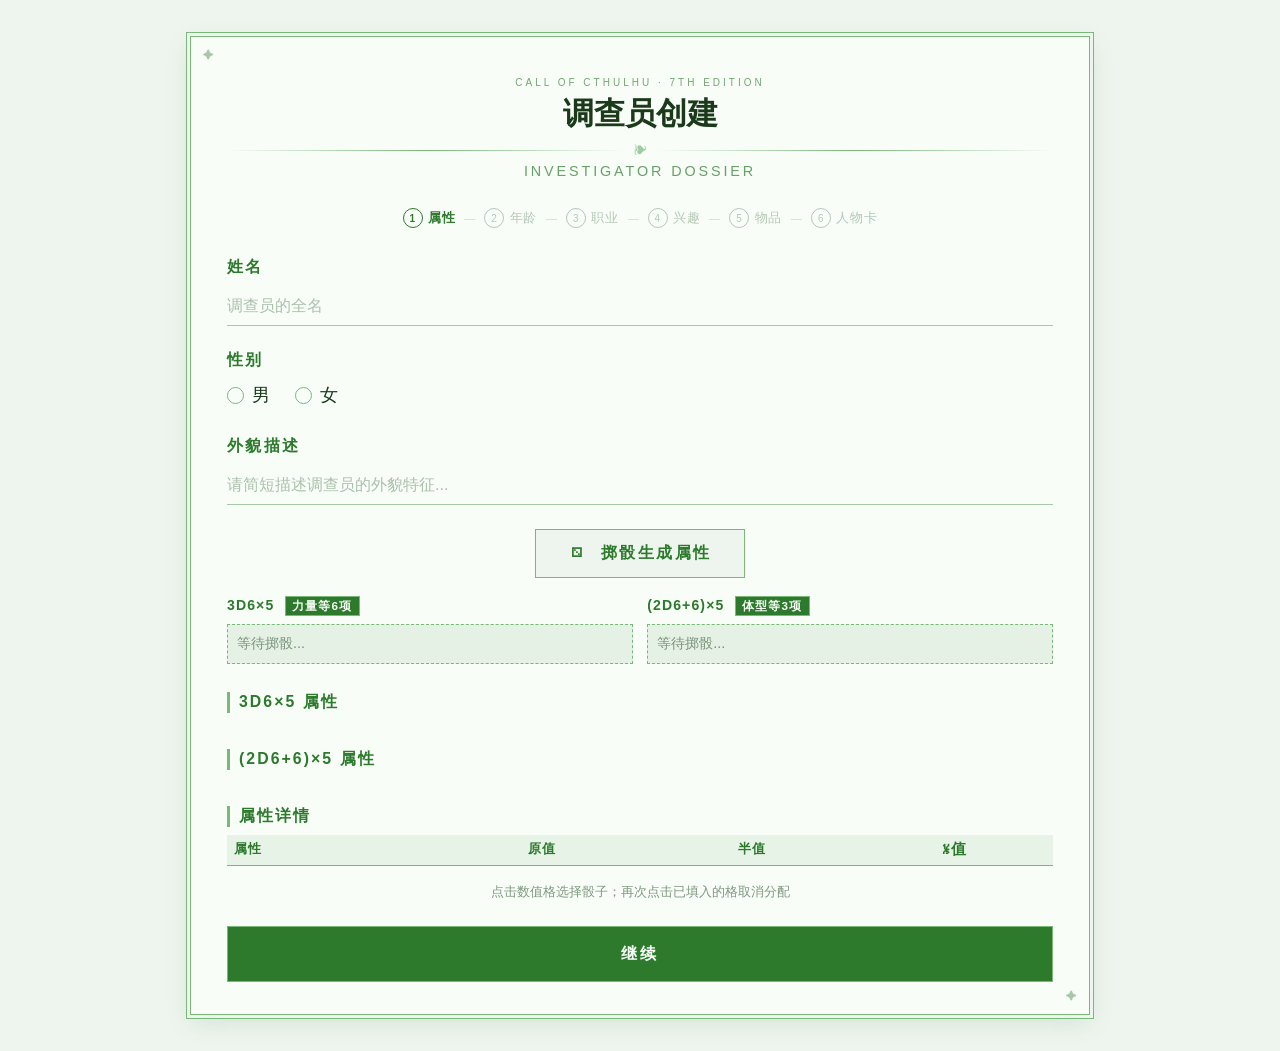
==== commit 143e8011: "Update index.html" ====
--- a/index.html
+++ b/index.html
@@ -25,13 +25,13 @@
 
 /* ── 暗绿色主题 ── */
 #coc-app {
-    --ink: #1a3a1a;              /* 主文字：深绿 */
+    --ink: #1a3a1a;              
     --ink-dim: rgba(30,70,30,0.55);
-    --bg: #eef5ee;               /* 页面背景：极浅绿 */
-    --bg-card: #f8fdf8;          /* 卡片底：近白浅绿 */
-    --bg-card2: #eef5ee;         /* 卡片内层 */
-    --border: #7ab87a;           /* 边框：中绿 */
-    --border-hi: #2d7a2d;        /* 高亮：深绿 */
+    --bg: #eef5ee;               
+    --bg-card: #f8fdf8;          
+    --bg-card2: #eef5ee;         
+    --border: #7ab87a;           
+    --border-hi: #2d7a2d;        
     --green: #2d7a2d;
     --green-light: #4a9a4a;
     --green-dim: rgba(74,160,74,0.12);
@@ -49,70 +49,23 @@
     box-sizing: border-box;
 }
 
-/* ── 手机端弹窗：全局选择器，因为挂在 body 上 ── */
-.mobile-pop {
-    position: fixed !important;
-    top: 50% !important;
-    left: 50% !important;
-    right: auto !important;
-    transform: translate(-50%, -50%) !important;
-    width: min(320px, 88vw) !important;
-    z-index: 2001 !important;
-}
-.mobile-pop .popover {
-    background: #f8fdf8;
-    border: 1.5px solid #7ab87a;
-    box-shadow: 0 8px 24px rgba(45,100,45,0.2);
-    padding: 1.1rem;
-    border-radius: 6px;
-}
-.mobile-pop .pop-title {
-    font-size: 0.82rem;
-    letter-spacing: 0.08em;
-    color: #2d7a2d;
-    margin-bottom: 0.65rem;
-    font-weight: bold;
-}
-.mobile-pop .pop-chips {
-    display: flex;
-    flex-wrap: wrap;
-    gap: 0.45rem;
-}
-.mobile-pop .pop-chip {
-    padding: 0.4rem 0.8rem;
-    background: #2d7a2d;
-    color: #f0fff0;
-    font-size: 1.15rem;
-    font-weight: bold;
-    border: 1px solid #c8a84c;
-    cursor: pointer;
-    border-radius: 3px;
-}
-.mobile-pop .pop-empty {
-    font-size: 0.82rem;
-    color: rgba(30,70,30,0.45);
-}
-.pop-overlay {
-    position: fixed;
-    inset: 0;
-    z-index: 2000;
-    background: rgba(10,20,10,0.7);
-}
+/* ── 手机端弹窗 ── */
+.mobile-pop { position: fixed !important; top: 50% !important; left: 50% !important; right: auto !important; transform: translate(-50%, -50%) !important; width: min(320px, 88vw) !important; z-index: 2001 !important; }
+.mobile-pop .popover { background: #f8fdf8; border: 1.5px solid #7ab87a; box-shadow: 0 8px 24px rgba(45,100,45,0.2); padding: 1.1rem; border-radius: 6px; }
+.mobile-pop .pop-title { font-size: 0.82rem; letter-spacing: 0.08em; color: #2d7a2d; margin-bottom: 0.65rem; font-weight: bold; }
+.mobile-pop .pop-chips { display: flex; flex-wrap: wrap; gap: 0.45rem; }
+.mobile-pop .pop-chip { padding: 0.4rem 0.8rem; background: #2d7a2d; color: #f0fff0; font-size: 1.15rem; font-weight: bold; border: 1px solid #c8a84c; cursor: pointer; border-radius: 3px; }
+.mobile-pop .pop-empty { font-size: 0.82rem; color: rgba(30,70,30,0.45); }
+.pop-overlay { position: fixed; inset: 0; z-index: 2000; background: rgba(10,20,10,0.7); }
+
 #coc-app *, #coc-app *::before, #coc-app *::after { box-sizing: border-box; margin: 0; padding: 0; }
-
 #coc-app .wrap { width: 100%; max-width: 900px; }
 #coc-app .page { display: none; }
 #coc-app .page.active { display: block; animation: fadeIn 0.35s ease; }
 @keyframes fadeIn { from { opacity: 0; transform: translateY(6px); } to { opacity: 1; transform: translateY(0); } }
 
 /* ── 卡片 ── */
-#coc-app .card {
-    background: var(--bg-card);
-    border: 1px solid var(--border);
-    box-shadow: 0 0 0 3px var(--bg-card2), 0 0 0 4px var(--border), 0 8px 24px rgba(45,100,45,0.12);
-    padding: 2.2rem 2rem 1.8rem;
-    position: relative;
-}
+#coc-app .card { background: var(--bg-card); border: 1px solid var(--border); box-shadow: 0 0 0 3px var(--bg-card2), 0 0 0 4px var(--border), 0 8px 24px rgba(45,100,45,0.12); padding: 2.2rem 2rem 1.8rem; position: relative; }
 @media(max-width:600px){ #coc-app .card { padding: 1.4rem 1rem 1.2rem; } }
 #coc-app .corner { position: absolute; font-size: 11px; color: var(--green); opacity: 0.4; }
 #coc-app .corner.tl { top: 12px; left: 12px; }
@@ -141,7 +94,6 @@
 #coc-app .inp:focus { border-bottom-color: var(--border-hi); }
 #coc-app .inp::placeholder { color: rgba(30,80,30,0.35); font-size: 0.9rem; font-weight: normal; }
 #coc-app select.inp { cursor: pointer; appearance: none; -webkit-appearance: none; background-image: url("data:image/svg+xml,%3Csvg xmlns='http://www.w3.org/2000/svg' width='12' height='8'%3E%3Cpath d='M0 0l6 8 6-8z' fill='%232d7a2d'/%3E%3C/svg%3E"); background-repeat: no-repeat; background-position: right 0.3rem center; padding-right: 1.4rem; background-color: transparent; color: var(--ink); border-bottom: 1.5px solid rgba(74,122,74,0.6); }
-#coc-app select.inp option { background: #f0faf0; color: #1a3a1a; }
 
 #coc-app .radios { display: flex; gap: 1.4rem; padding: 0.3rem 0; }
 #coc-app .radio { display: flex; align-items: center; gap: 0.45rem; cursor: pointer; font-size: 1rem; user-select: none; font-weight: 500; }
@@ -151,14 +103,15 @@
 #coc-app .radio input:checked+.rdot { border-color: var(--border-hi); }
 #coc-app .radio input:checked+.rdot::after { opacity: 1; }
 
-/* ── 按钮 ── */
-#coc-app .btn { width: 100%; padding: 0.9rem; background: var(--border-hi); color: var(--ink); border: 1px solid var(--border); font-size: 0.9rem; letter-spacing: 0.2em; cursor: pointer; transition: background 0.2s, letter-spacing 0.2s; margin-top: 0.8rem; font-weight: bold; }
-#coc-app .btn:hover { background: #1a5a1a; letter-spacing: 0.26em; }
+#coc-app .btn { width: 100%; padding: 0.9rem; background: var(--border-hi); color: var(--bg-card); border: 1px solid var(--border); font-size: 0.9rem; letter-spacing: 0.2em; cursor: pointer; transition: background 0.2s, letter-spacing 0.2s; margin-top: 0.8rem; font-weight: bold; }
+#coc-app .btn:hover { background: #1a5a1a; letter-spacing: 0.26em; color: #fff; }
 #coc-app .btn-ghost { background: transparent; color: var(--border-hi); border: 1px solid var(--border); font-size: 0.78rem; }
 #coc-app .btn-ghost:hover { background: rgba(107,76,16,0.1); }
-#coc-app .sec-title { font-size: 0.88rem; letter-spacing: 0.13em; color: var(--border-hi); text-transform: uppercase; margin-top: 3rem; margin-bottom: 0.55rem; padding-left: 0.5rem; border-left: 3px solid var(--border); font-weight: bold; }
+
+/* ── 区块排版重置：拉近边距 ── */
+#coc-app .sec-title { font-size: 0.88rem; letter-spacing: 0.13em; color: var(--border-hi); text-transform: uppercase; margin: 1.6rem 0 0.4rem 0; padding-left: 0.5rem; border-left: 3px solid var(--border); font-weight: bold; }
 #coc-app .sec-title:first-of-type { margin-top: 0; }
-#coc-app .hd + .sec-title, #coc-app .steps + .sec-title, #coc-app .field + .sec-title { margin-top: 0; }
+#coc-app .hd + .sec-title, #coc-app .steps + .sec-title, #coc-app .field + .sec-title, .sheet-title-box + .sec-title, #sheet-basic + .sec-title { margin-top: 0; }
 
 /* ── 骰子池 ── */
 #coc-app .roll-wrap { text-align: center; margin-bottom: 1rem; }
@@ -167,9 +120,9 @@
 #coc-app .pools-wrapper { display: flex; flex-wrap: wrap; gap: 0.8rem; margin-bottom: 1rem; }
 #coc-app .pool-section { flex: 1; min-width: 220px; }
 #coc-app .pool-lbl { font-size: 0.78rem; letter-spacing: 0.08em; color: var(--border-hi); margin-bottom: 0.4rem; font-weight: bold; }
-#coc-app .pool-tag { display: inline-block; font-size: 0.65rem; background: var(--border-hi); color: var(--ink); border: 0.5px solid var(--border); padding: 0.1rem 0.35rem; margin-left: 0.3rem; }
+#coc-app .pool-tag { display: inline-block; font-size: 0.65rem; background: var(--border-hi); color: var(--bg-card); border: 0.5px solid var(--border); padding: 0.1rem 0.35rem; margin-left: 0.3rem; }
 #coc-app .pool-chips { display: flex; flex-wrap: wrap; gap: 0.4rem; min-height: 40px; padding: 0.5rem; background: rgba(45,122,45,0.09); border: 1px dashed var(--border); }
-#coc-app .chip { padding: 0.25rem 0.65rem; background: var(--border-hi); color: var(--ink); font-size: 1rem; font-weight: bold; border: 1px solid var(--border); user-select: none; }
+#coc-app .chip { padding: 0.25rem 0.65rem; background: var(--border-hi); color: var(--bg-card); font-size: 1rem; font-weight: bold; border: 1px solid var(--border); user-select: none; }
 #coc-app .chip.used { opacity: 0.25; }
 #coc-app .pool-empty { color: var(--ink-dim); font-size: 0.8rem; align-self: center; }
 
@@ -186,7 +139,7 @@
 #coc-app .attr-col-lbl small { display: block; font-size: 0.62rem; color: var(--border-hi); font-weight: normal; }
 #coc-app .attr-val { width: 100%; height: 42px; background: rgba(45,122,45,0.08); border: 1px dashed var(--border); display: flex; align-items: center; justify-content: center; font-size: 1.2rem; font-weight: bold; color: rgba(150,200,150,0.6); cursor: pointer; transition: all 0.15s; }
 #coc-app .attr-val:hover { border-color: var(--border-hi); background: rgba(74,122,74,0.22); color: var(--border-hi); }
-#coc-app .attr-val.filled { background: var(--border-hi); color: var(--ink); border: 1px solid var(--border); font-size: 1.15rem; }
+#coc-app .attr-val.filled { background: var(--border-hi); color: var(--bg-card); border: 1px solid var(--border); font-size: 1.15rem; }
 #coc-app .attr-val.filled:hover { background: var(--red); border-color: #6b1010; }
 
 /* ── 属性详情表 ── */
@@ -199,13 +152,12 @@
 #coc-app .attr-detail-table td.val-main { font-size: 0.95rem; font-weight: bold; color: var(--border-hi); }
 #coc-app .attr-detail-table tr:hover td { background: rgba(45,122,45,0.07); }
 @media(max-width:480px){
-  #coc-app .attr-detail-table th,
-  #coc-app .attr-detail-table td { font-size: 0.75rem; padding: 0.22rem 0.28rem; }
+  #coc-app .attr-detail-table th, #coc-app .attr-detail-table td { font-size: 0.75rem; padding: 0.22rem 0.28rem; }
   #coc-app .attr-detail-table td:first-child { font-size: 0.75rem; }
   #coc-app .attr-detail-table td.val-main { font-size: 0.82rem; }
 }
 
-/* ── Popover：桌面/平板=行内附着对话框 ── */
+/* ── Popover ── */
 #coc-app .popover-wrap { position:absolute; z-index:1000; top:calc(100% + 8px); right:0; width:300px; }
 #coc-app .popover { background:var(--bg-card); border:1px solid var(--border); box-shadow:0 4px 16px rgba(45,100,45,0.15); padding:1.1rem; border-radius:4px; }
 #coc-app .popover::before { content:''; position:absolute; top:-6px; right:12px; width:12px; height:12px; background:var(--bg-card); border-left:1px solid var(--border); border-top:1px solid var(--border); transform:rotate(45deg); }
@@ -224,15 +176,15 @@
 #coc-app .adj-cur { font-size: 0.8rem; color: var(--ink-dim); width: 65px; text-align: center; }
 #coc-app .adj-reduced { font-size: 0.9rem; font-weight: bold; color: var(--ink); width: 34px; text-align: center; }
 #coc-app .adj-btn { width: 28px; height: 28px; background: var(--bg-card2); color: var(--border-hi); border: 1px solid var(--border-hi); font-size: 15px; cursor: pointer; display: flex; align-items: center; justify-content: center; flex-shrink: 0; font-weight: bold; }
-#coc-app .adj-btn:hover { background: var(--border-hi); color: var(--ink); }
+#coc-app .adj-btn:hover { background: var(--border-hi); color: var(--bg-card); }
 
 /* ── 衍生属性 ── */
-#coc-app .derived-grid { display: grid; grid-template-columns: repeat(3, 1fr); gap: 0.4rem; margin-bottom: 1rem; }
-@media(max-width:480px){ #coc-app .derived-grid { grid-template-columns: repeat(2, 1fr); } }
-#coc-app .der-cell { background: rgba(45,122,45,0.08); border: 1px solid var(--border); padding: 0.55rem 0.6rem; text-align: center; }
-#coc-app .der-lbl { font-size: 0.62rem; letter-spacing: 0.05em; color: var(--border-hi); margin-bottom: 0.18rem; font-weight: bold; }
-#coc-app .der-val { font-size: 1.2rem; font-weight: bold; color: var(--ink); }
-#coc-app .der-fml { font-size: 0.58rem; color: var(--ink-dim); margin-top: 0.1rem; }
+.derived-grid { display: grid; grid-template-columns: repeat(6, 1fr); gap: 0.3rem; margin-bottom: 1rem; }
+@media(max-width:480px){ .derived-grid { grid-template-columns: repeat(2, 1fr); gap:0.35rem; } }
+@media screen and (min-width:601px) and (max-width:900px){ .derived-grid { grid-template-columns: repeat(3,1fr); } }
+.der-cell { background: rgba(45,122,45,0.08); border: 1px solid var(--border); padding: 0.3rem 0.3rem; text-align: center; border-radius:3px; }
+.der-lbl { font-size: 0.6rem; color: var(--border-hi); margin-bottom: 0.18rem; font-weight: bold; line-height: 1.2;}
+.der-val { font-size: 0.95rem; font-weight: bold; color: var(--ink); }
 
 /* ── 职业 & 技能 ── */
 #coc-app .occ-info { background: rgba(45,122,45,0.07); border: 1px solid var(--border); padding: 0.8rem 0.9rem; margin-bottom: 0.9rem; display: none; border-radius: 4px; }
@@ -245,13 +197,11 @@
 #coc-app .pts-big { font-size: 1.5rem; font-weight: bold; color: var(--border-hi); }
 #coc-app .pts-sub { font-size: 0.72rem; color: var(--ink-dim); margin-top: 0.15rem; }
 
-/* 信用评级框 */
 #coc-app .cr-box { background: rgba(45,122,45,0.08); border: 1px solid var(--border-hi); padding: 0.9rem 1rem; margin-bottom: 1rem; display: none; }
 #coc-app .cr-box.show { display: block; }
 
-/* ── 技能网格 ── */
+/* ── 技能网格区 ── */
 #coc-app .sk-grid { display: grid; grid-template-columns: 1fr; gap: 0; margin-bottom: 0.8rem; }
-#coc-app .sk-grid-hd { display: none; }
 #coc-app .sk-cat-hd { font-size: 0.78rem; font-weight: bold; color: var(--border-hi); letter-spacing: 0.1em; padding: 0.4rem 0.5rem 0.25rem; margin-top: 0.5rem; border-bottom: 1.5px solid var(--border); background: rgba(45,122,45,0.08); }
 #coc-app .sk-cat-hd:first-child { margin-top: 0; }
 #coc-app .sk-row { display: grid; grid-template-columns: 1fr 36px 58px 40px; align-items: center; gap: 0.4rem; padding: 0.3rem 0.5rem; background: rgba(74,122,74,0.03); border-bottom: 0.5px solid rgba(45,122,45,0.09); }
@@ -273,24 +223,70 @@
 #coc-app .item-card:hover { background: rgba(45,122,45,0.1); border-color: var(--border); }
 #coc-app .item-card.selected { background: rgba(122,80,32,0.15); border-color: var(--border-hi); border-width: 1.5px; }
 #coc-app .item-chk { width: 16px; height: 16px; border: 1.5px solid var(--border); border-radius: 3px; flex-shrink: 0; display: flex; align-items: center; justify-content: center; font-size: 11px; color: var(--ink); background: transparent; transition: all 0.15s; }
-#coc-app .item-card.selected .item-chk { background: var(--border-hi); border-color: var(--border-hi); }
+#coc-app .item-card.selected .item-chk { background: var(--border-hi); border-color: var(--border-hi); color: var(--bg-card); }
 #coc-app .item-info { flex: 1; min-width: 0; }
 #coc-app .item-name { font-size: 0.82rem; font-weight: bold; color: var(--ink); line-height: 1.3; }
 #coc-app .item-note { font-size: 0.68rem; color: var(--ink-dim); line-height: 1.3; }
-#coc-app .item-tag { font-size: 0.6rem; background: var(--border-hi); color: var(--ink); border-radius: 3px; padding: 0.05rem 0.3rem; display: inline-block; margin-top: 0.1rem; }
+#coc-app .item-tag { font-size: 0.6rem; background: var(--border-hi); color: var(--bg-card); border-radius: 3px; padding: 0.05rem 0.3rem; display: inline-block; margin-top: 0.1rem; }
 
 /* ── 携带装备三列网格 ── */
 .sh-items-grid { display: grid; grid-template-columns: repeat(3, 1fr); gap: 0 0.5rem; }
 .sh-items-grid-2 { display: grid; grid-template-columns: repeat(2, 1fr); gap: 0 0.5rem; margin-top: 0.2rem; }
 
-/* ── p6 按钮：CSS控制显示 ── */
-@media screen and (max-width:767px){
-  .p6-btn-desktop { display: none !important; }
-  .p6-btn-mobile { display: flex !important; }
-}
-@media screen and (min-width:768px){
-  .p6-btn-desktop { display: flex !important; }
-  .p6-btn-mobile { display: none !important; }
+/* 技能生成的数字网格统一对齐 */
+.sk-vals { display:grid; grid-template-columns:30px 24px 24px; gap:4px; text-align:right; flex-shrink:0; align-items:center; }
+.sk-vals b, .sk-vals span { font-size: 0.75rem; }
+
+/* ── p6 按钮显示 ── */
+@media screen and (max-width:767px){ .p6-btn-desktop{display:none !important;} .p6-btn-mobile{display:flex !important;} }
+@media screen and (min-width:768px){ .p6-btn-desktop{display:flex !important;} .p6-btn-mobile{display:none !important;} }
+
+/* ── 手机响应式 ── */
+@media screen and (max-width:600px){
+  #coc-app { padding: 0.75rem 0.5rem; }
+  #coc-app .wrap { width: 100%; }
+  #coc-app .card { padding: 1rem 0.65rem 1rem; }
+  #coc-app .step { font-size: 0.62rem; }
+  #coc-app .step-n { width: 17px; height: 17px; font-size: 9px; }
+  #coc-app .sec-title { margin-top: 1.6rem !important; }
+  #coc-app .pools-wrapper { flex-direction: column; }
+  #coc-app .pool-section { min-width: unset; }
+  #coc-app .sk-row { grid-template-columns: 1fr 30px 50px 34px; padding: 0.22rem 0.3rem; }
+  #coc-app .sk-cat-hd { font-size: 0.7rem; }
+  #coc-app .derived-grid { grid-template-columns: repeat(3,1fr) !important; }
+  #coc-app .item-grid { grid-template-columns: 1fr; }
+  #coc-app .pts-bar { flex-direction: column; align-items: flex-start; gap: 0.25rem; }
+
+  /* p6 人物卡排版 */
+  #coc-app #p6 #sheet-basic > div:nth-child(2) { grid-template-columns: 1fr !important; gap: 0.25rem 0 !important; }
+  #coc-app #p6 #sh-attrs table { width:100%; font-size:0.8rem; border-collapse:collapse; }
+  #coc-app #p6 #sh-attrs table thead { display:none; }
+  #coc-app #p6 #sh-attrs table tbody tr { display:block; border-bottom:1px solid rgba(45,122,45,0.15); }
+  #coc-app #p6 #sh-attrs table tbody td { display:none; }
+  #coc-app #p6 #sh-attrs table tbody td.sh-attr-name { display:inline-block; width:42%; padding:0.25rem 0.4rem !important; font-weight:500; border:none!important; }
+  #coc-app #p6 #sh-attrs table tbody td.sh-attr-val  { display:inline-block; width:18%; text-align:center; padding:0.25rem 0.2rem !important; font-weight:bold; color:var(--ink); border:none!important; }
+  #coc-app #p6 #sh-attrs table tbody td.sh-attr-sub  { display:inline-block; width:18%; text-align:center; padding:0.25rem 0.2rem !important; color:var(--ink-dim); border:none!important; }
+  
+  #coc-app #p6 #sh-derived { grid-template-columns:repeat(2,1fr) !important; gap:0.35rem !important; }
+  .sh-items-grid, .sh-items-grid-2 { grid-template-columns:1fr !important; }
+
+  #qr-mobile-check { display:block !important; }
+  #coc-app #p6 #quick-ref-section table:first-of-type { display:none !important; }
+  #coc-app #p6 #quick-ref-section table:last-of-type { display:block !important; }
+  #coc-app #p6 #quick-ref-section table:last-of-type tbody { display:block !important; }
+  #coc-app #p6 #quick-ref-section table:last-of-type tbody tr { display:block !important; border-bottom:1px solid rgba(45,122,45,0.2) !important; padding:0.2rem 0 !important; }
+  #coc-app #p6 #quick-ref-section table:last-of-type tbody td { display:block !important; width:100% !important; border:none !important; padding:0.1rem 0.4rem !important; font-size:0.72rem !important; white-space:normal !important; word-break:break-word !important; }
+  #coc-app #p6 #quick-ref-section table:last-of-type tbody td.qr-lbl { font-weight:bold !important; color:var(--border-hi) !important; padding-top:0.25rem !important; }
+
+  #coc-app #p6 #sh-skills > div { grid-template-columns:1fr !important; }
+  #coc-app #p6 #sh-skills > div > div { font-size:0.8rem !important; padding:0.2rem 0.4rem !important; }
+  #coc-app #p6 .no-print { flex-direction: column !important; gap: 0.4rem !important; }
+}
+
+@media screen and (min-width:601px) and (max-width:900px){
+  #coc-app { padding: 1.2rem 0.75rem; }
+  #coc-app #p6 #sh-skills > div { grid-template-columns: 1fr 1fr !important; }
+  #coc-app #p6 #sh-derived { grid-template-columns: repeat(3,1fr) !important; }
 }
 
 /* ── 打印样式 ── */
@@ -299,122 +295,41 @@
   @page { margin: 0.5cm 0.6cm; size: A4; }
   html { font-size: 14px !important; }
   html, body { margin: 0 !important; padding: 0 !important; background: #f8fdf8 !important; color: #1a3a1a !important; }
+  
   #coc-app { background: #f8fdf8 !important; padding: 0 !important; display: block !important; min-height: unset !important; }
   #coc-app .wrap { max-width: 100% !important; }
   #coc-app .card { box-shadow: none !important; border: none !important; padding: 0.3rem 0.4rem !important; background: transparent !important; }
   #coc-app .corner { display: none !important; }
   #coc-app #p6 .steps { display: none !important; }
-  #coc-app #p6 .hd { margin-bottom: 1.2rem; }
+  #coc-app #p6 .hd { display: none !important; } /* 屏蔽旧头部 */
   .no-print { display: none !important; }
-  .sheet-page-break { page-break-before: always; margin-top: 0 !important; padding-top: 0 !important; }
-  .sh-skill-pagebreak { page-break-before: always; margin-top: 0 !important; }
+  
+  /* P6 显示 */
+  #coc-app .page { display: none !important; }
+  #coc-app #p6 { display: block !important; }
+  
+  /* 强制打印大标题和边距 */
+  .sheet-title-box { margin-top: 2rem !important; margin-bottom: 1.5rem !important; }
+  .sec-title { margin-top: 1.6rem !important; margin-bottom: 0.4rem !important; }
+
   .sh-items-grid { grid-template-columns: repeat(3,1fr) !important; }
   .sh-items-grid-2 { grid-template-columns: repeat(2,1fr) !important; }
-  #coc-app .page { display: none !important; }
-  #coc-app #p6 { display: block !important; }
   #coc-toast { display: none !important; }
-  /* 技能字号恢复可读大小 */
+  #qr-mobile-check { display: none !important; }
+  #coc-app #p6 #quick-ref-section table:first-of-type { display: table !important; }
+  
+  /* 技能页绝对对齐与缩放 */
   #coc-app #p6 #sh-skills > div { font-size: 11pt !important; overflow: visible !important; }
   #coc-app #p6 #sh-skills > div > div { font-size: 10.5pt !important; padding: 0.2rem 0.35rem !important; page-break-inside: avoid; }
-  #coc-app #p6 #sh-skills > div > div span { font-size: 10pt !important; }
-  #coc-app #p6 .sheet-page-break { overflow: visible !important; height: auto !important; }
+  .sk-vals { grid-template-columns: 36px 28px 28px !important; gap: 6px !important; }
+  .sk-vals b, .sk-vals span { font-size: 10.5pt !important; }
+  
+  .sheet-page-break { page-break-before: always; margin-top: 0 !important; padding-top: 0 !important; overflow: visible !important; height: auto !important;}
 }
 
 /* ── Toast ── */
 #coc-toast { position: fixed; bottom: 2.5rem; left: 50%; transform: translateX(-50%) translateY(20px); background: #2d7a2d; color: #f0fff0; font-weight: bold; padding: 0.85rem 1.6rem; border-radius: 4px; font-size: 0.92rem; letter-spacing: 0.06em; opacity: 0; visibility: hidden; transition: all 0.3s ease; z-index: 9999; box-shadow: 0 4px 16px rgba(0,40,0,0.5); border: 1px solid #4a7a4a; }
 #coc-toast.show { opacity: 1; visibility: visible; transform: translateX(-50%) translateY(0); }
-
-/* ══ 手机端响应式（仅 screen，不影响 print）══ */
-@media screen and (max-width:600px){
-  #coc-app { padding: 0.75rem 0.5rem; }
-  #coc-app .wrap { width: 100%; }
-  #coc-app .card { padding: 1rem 0.65rem 1rem; }
-
-  /* 步骤条换行时缩小 */
-  #coc-app .step { font-size: 0.62rem; }
-  #coc-app .step-n { width: 17px; height: 17px; font-size: 9px; }
-
-  /* sec-title 间距缩小 */
-  #coc-app .sec-title { margin-top: 1.6rem !important; }
-
-  /* 骰子池纵向 */
-  #coc-app .pools-wrapper { flex-direction: column; }
-  #coc-app .pool-section { min-width: unset; }
-
-  /* 技能网格 */
-  #coc-app .sk-row { grid-template-columns: 1fr 30px 50px 34px; padding: 0.22rem 0.3rem; }
-  #coc-app .sk-cat-hd { font-size: 0.7rem; }
-
-  /* 衍生属性 3列 */
-  #coc-app .derived-grid { grid-template-columns: repeat(3,1fr) !important; }
-
-  /* 物品卡 1列 */
-  #coc-app .item-grid { grid-template-columns: 1fr; }
-
-  /* pts-bar 纵向 */
-  #coc-app .pts-bar { flex-direction: column; align-items: flex-start; gap: 0.25rem; }
-
-  /* ── p6 人物卡手机专属布局 ── */
-
-  /* 基本信息：每项独行 */
-  #coc-app #p6 #sheet-basic > div:nth-child(2) {
-    grid-template-columns: 1fr !important;
-    gap: 0.25rem 0 !important;
-  }
-
-  /* 属性：每行1属性（3列表格→1列，每属性独行） */
-  #coc-app #p6 #sh-attrs table { width: 100%; font-size: 0.75rem; }
-  #coc-app #p6 #sh-attrs thead { display: none; }
-  #coc-app #p6 #sh-attrs tbody tr { display: grid; grid-template-columns: 2fr 1fr 1fr 1fr; border-bottom: 1px solid rgba(45,122,45,0.13); }
-  #coc-app #p6 #sh-attrs tbody td { border: none !important; padding: 0.22rem 0.35rem !important; }
-  #coc-app #p6 #sh-attrs tbody td:nth-child(5),
-  #coc-app #p6 #sh-attrs tbody td:nth-child(6),
-  #coc-app #p6 #sh-attrs tbody td:nth-child(7),
-  #coc-app #p6 #sh-attrs tbody td:nth-child(8),
-  #coc-app #p6 #sh-attrs tbody td:nth-child(9),
-  #coc-app #p6 #sh-attrs tbody td:nth-child(10),
-  #coc-app #p6 #sh-attrs tbody td:nth-child(11),
-  #coc-app #p6 #sh-attrs tbody td:nth-child(12) { display: none !important; }
-
-  /* 衍生属性：2列 */
-  #coc-app #p6 #sh-derived { grid-template-columns: repeat(2,1fr) !important; gap: 0.3rem !important; }
-
-  /* 技能：1列，字体大一些 */
-  #coc-app #p6 #sh-skills > div { grid-template-columns: 1fr !important; gap: 0 !important; }
-  #coc-app #p6 #sh-skills > div > div { font-size: 0.82rem !important; padding: 0.22rem 0.4rem !important; }
-  #coc-app #p6 #sh-skills > div > div > span:first-child { font-size: 0.8rem !important; }
-
-  /* 步骤条：手机端每行3个 */
-  #coc-app .steps { gap: 0.25rem 0.15rem; }
-  #coc-app .step { flex: 0 0 calc(33% - 0.3rem); justify-content: center; }
-  #coc-app .step-sep { display: none; }
-
-  /* 装备：手机1列 */
-  .sh-items-grid { grid-template-columns: 1fr !important; }
-  .sh-items-grid-2 { grid-template-columns: 1fr !important; }
-
-  /* 快速参考：手机端堆叠显示，不横向溢出 */
-  #coc-app #p6 #quick-ref-section { max-width: 100%; overflow: hidden; }
-  #coc-app #p6 #quick-ref-section table { display: block; width: 100%; }
-  #coc-app #p6 #quick-ref-section table thead { display: none; }
-  #coc-app #p6 #quick-ref-section table tbody { display: block; width: 100%; }
-  #coc-app #p6 #quick-ref-section table tbody tr { display: grid; grid-template-columns: 70px 1fr; border-bottom: 1px solid rgba(45,122,45,0.2); margin-bottom: 0.2rem; }
-  #coc-app #p6 #quick-ref-section table tbody td { display: block; border: none !important; padding: 0.2rem 0.4rem !important; font-size: 0.72rem; word-break: break-all; }
-  #coc-app #p6 #quick-ref-section table tbody td[colspan] { grid-column: 1 / -1; }
-
-  /* 打印/返回按钮：各自一行 */
-  #coc-app #p6 .no-print { flex-direction: column !important; gap: 0.4rem !important; }
-}
-
-/* ══ 平板端（601-900px）screen only ══ */
-@media screen and (min-width:601px) and (max-width:900px){
-  #coc-app { padding: 1.2rem 0.75rem; }
-  /* p6 技能：2列 */
-  #coc-app #p6 #sh-skills > div { grid-template-columns: 1fr 1fr !important; }
-
-  /* p6 衍生属性：3列 */
-  #coc-app #p6 #sh-derived { grid-template-columns: repeat(3,1fr) !important; }
-}
 </style>
 </head>
 <body>
@@ -427,7 +342,7 @@
   <span class="corner tl">✦</span><span class="corner br">✦</span>
   <div class="hd">
     <p class="hd-eye">Call of Cthulhu · 7th Edition</p>
-    <h2 class="hd-title">调查员档案</h2>
+    <h2 class="hd-title">调查员创建</h2>
     <div class="hd-div"><span class="hd-div-icon">❧</span></div>
     <p class="hd-sub">INVESTIGATOR DOSSIER</p>
   </div>
@@ -460,7 +375,6 @@
     <button class="roll-btn" onclick="doRoll()">⚂ &nbsp;掷骰生成属性</button>
   </div>
 
-  <!-- 骰子池并排 -->
   <div class="pools-wrapper">
     <div class="pool-section">
       <p class="pool-lbl">3D6×5 <span class="pool-tag">力量等6项</span></p>
@@ -472,15 +386,13 @@
     </div>
   </div>
 
-  <!-- 属性分配区：横排，上名称下数值 -->
-  <p class="sec-title">3D6×5 属性</p>
+  <div class="sec-title">3D6×5 属性</div>
   <div class="attr-assign-row grp-a" id="grid-a" style="margin-bottom:1rem;"></div>
 
-  <p class="sec-title">(2D6+6)×5 属性</p>
+  <div class="sec-title">(2D6+6)×5 属性</div>
   <div class="attr-assign-row grp-b" id="grid-b" style="margin-bottom:1rem;"></div>
 
-  <!-- 三值详情表 -->
-  <p class="sec-title">属性详情</p>
+  <div class="sec-title">属性详情</div>
   <div class="attr-detail-wrap">
     <table class="attr-detail-table" id="attr-detail-table">
       <thead><tr>
@@ -514,27 +426,26 @@
     <div class="step"><div class="step-n">6</div><span>人物卡</span></div>
   </div>
 
-  <p class="sec-title">年龄（20~60岁）</p>
+  <div class="sec-title">年龄（20~60岁）</div>
   <div class="field">
-    <input class="inp" type="number" id="age-inp" placeholder="输入年龄后按Enter或点击其他区域" min="20" max="60"
-      onblur="onAgeBlur()" onkeydown="if(event.key==='Enter')this.blur()">
+    <input class="inp" type="number" id="age-inp" placeholder="输入年龄后按Enter或点击其他区域" min="20" max="60" onblur="onAgeBlur()" onkeydown="if(event.key==='Enter')this.blur()">
   </div>
   <div id="age-section" style="display:none;">
     <div class="age-box" id="age-box"></div>
     <div id="adj-section" style="display:none;">
-      <p class="sec-title">属性减值</p>
+      <div class="sec-title">属性减值</div>
       <div class="adj-grid" id="adj-grid"></div>
     </div>
   </div>
 
-  <p class="sec-title">衍生属性</p>
+  <div class="sec-title">衍生属性</div>
   <div class="derived-grid">
-    <div class="der-cell"><div class="der-lbl">理智（SAN）</div><div class="der-val" id="d-san">—</div><div class="der-fml">视意志而定</div></div>
-    <div class="der-cell"><div class="der-lbl">魔法值（MP）</div><div class="der-val" id="d-mp">—</div><div class="der-fml">视意志÷5而定</div></div>
-    <div class="der-cell"><div class="der-lbl">生命值（HP）</div><div class="der-val" id="d-hp">—</div><div class="der-fml">视（体型+体质）÷10而定</div></div>
-    <div class="der-cell"><div class="der-lbl">移动（MOV）</div><div class="der-val" id="d-mov">—</div><div class="der-fml">视力量/敏捷/体型及年龄而定</div></div>
-    <div class="der-cell"><div class="der-lbl">伤害加成（DB）</div><div class="der-val" id="d-db">—</div><div class="der-fml">视力量+体型而定</div></div>
-    <div class="der-cell"><div class="der-lbl">体格（体格值）</div><div class="der-val" id="d-build">—</div><div class="der-fml">视力量+体型而定</div></div>
+    <div class="der-cell"><div class="der-lbl">理智（SAN）</div><div class="der-val" id="d-san">—</div></div>
+    <div class="der-cell"><div class="der-lbl">魔法值（MP）</div><div class="der-val" id="d-mp">—</div></div>
+    <div class="der-cell"><div class="der-lbl">生命值（HP）</div><div class="der-val" id="d-hp">—</div></div>
+    <div class="der-cell"><div class="der-lbl">移动（MOV）</div><div class="der-val" id="d-mov">—</div></div>
+    <div class="der-cell"><div class="der-lbl">伤害加成（DB）</div><div class="der-val" id="d-db">—</div></div>
+    <div class="der-cell"><div class="der-lbl">体格（体格值）</div><div class="der-val" id="d-build">—</div></div>
   </div>
 
   <button class="btn" onclick="goP3()">继续</button>
@@ -561,7 +472,7 @@
     <div class="step"><div class="step-n">6</div><span>人物卡</span></div>
   </div>
 
-  <p class="sec-title">职业选择</p>
+  <div class="sec-title">职业选择</div>
   <div class="field">
     <select class="inp" id="occ-sel" onchange="onOccChange()">
       <option value="">— 请选择职业 —</option>
@@ -576,11 +487,10 @@
     </div>
   </div>
 
-  <!-- 信用评级 -->
   <div class="cr-box" id="cr-field">
     <div style="display:flex;justify-content:space-between;align-items:center;">
       <div>
-        <span style="font-weight:bold;font-size:1rem;color:var(--border-hi);">★ 信用评级 (Credit Rating)</span>
+        <span style="font-weight:bold;font-size:1rem;color:var(--border-hi);">★ 信用评级</span>
         <span id="cr-range-txt" style="display:block;font-size:0.82rem;color:var(--ink-dim);margin-top:0.2rem;">范围：0~0</span>
       </div>
       <input class="sk-inp occ-inp" style="width:60px;height:36px;font-size:1.05rem;" type="number" id="cr-inp" value="0" oninput="onCrInput(this.value)">
@@ -588,7 +498,6 @@
   </div>
   <div id="cr-desc-box" style="display:none;background:rgba(45,122,45,0.06);border:1px solid var(--border);border-radius:4px;padding:0.7rem 0.9rem;margin-bottom:0.9rem;font-size:0.82rem;line-height:1.75;color:var(--ink-dim);">
     <strong style="color:var(--border-hi);display:block;margin-bottom:0.3rem;">信用评级决定：</strong>
-    决定角色的身份地位、消费水平、现金和资产。<br>
     <span style="color:var(--ink)">●</span> <strong>身无分文（0）</strong>：流浪汉，一无所有<br>
     <span style="color:var(--ink)">●</span> <strong>贫穷（1–9）</strong>：挣扎于温饱线<br>
     <span style="color:var(--ink)">●</span> <strong>普通（10–49）</strong>：工薪阶层，有基本储蓄<br>
@@ -602,7 +511,7 @@
     <div style="text-align:right;"><div class="pts-lbl">剩余点数</div><div class="pts-big" id="pts-remain">0</div></div>
   </div>
 
-  <p class="sec-title">职业技能分配</p>
+  <div class="sec-title">职业技能分配</div>
   <div class="sk-legend">
     <span><span style="color:var(--border-hi)">★</span> 本职技能（可分配点数）</span>
     <span>技能总值上限 90</span>
@@ -641,7 +550,7 @@
     <div style="text-align:right;"><div class="pts-lbl">剩余点数</div><div class="pts-big" id="pts-remain-free">0</div></div>
   </div>
 
-  <p class="sec-title">所有技能分配</p>
+  <div class="sec-title">所有技能分配</div>
   <div class="sk-legend">
     <span>初始值已包含上一步分配的职业点数</span>
     <span>技能总值上限 90</span>
@@ -655,7 +564,6 @@
   <button class="btn btn-ghost" onclick="goP3back()">← 返回</button>
 </div>
 </div>
-
 
 <!-- ══ PAGE 5 ══ -->
 <div class="page" id="p5">
@@ -676,7 +584,6 @@
     <div class="step"><div class="step-n">6</div><span>人物卡</span></div>
   </div>
 
-  <!-- 财富状况提示 -->
   <div id="p5-wealth-hint" style="background:rgba(45,122,45,0.07);border:1px solid var(--border);border-radius:4px;padding:0.7rem 0.9rem;margin-bottom:1rem;font-size:0.82rem;color:var(--ink-dim);line-height:1.9;">
     <div style="display:grid;grid-template-columns:auto 1fr;gap:0.2rem 0.8rem;align-items:baseline;">
       <strong style="color:var(--border-hi);">财富状况</strong><span id="p5-wealth-txt">—</span>
@@ -686,33 +593,28 @@
     </div>
   </div>
 
-  <!-- 基础装备 -->
-  <p class="sec-title">基础物品（最多选 5 件）</p>
+  <div class="sec-title">基础物品（最多选 5 件）</div>
   <div class="item-grid" id="item-grid-basic"></div>
 
-  <!-- 职业额外物品 -->
   <div id="item-occ-section" style="display:none;">
-    <p class="sec-title" style="margin-top:1.5rem;">职业装备</p>
+    <div class="sec-title">职业装备</div>
     <div class="item-grid" id="item-grid-occ"></div>
   </div>
 
-  <!-- 武器（仅特定职业显示） -->
   <div id="item-weapon-section" style="display:none;">
-    <p class="sec-title" style="margin-top:1.5rem;">武器（可选携带）</p>
+    <div class="sec-title">武器（可选携带）</div>
     <div class="item-grid" id="item-grid-weapon"></div>
   </div>
 
-  <!-- 自定义物品（最多2项） -->
-  <p class="sec-title" style="margin-top:1.5rem;">自定义物品（最多 2 项）</p>
+  <div class="sec-title">自定义物品（最多 2 项）</div>
   <p style="font-size:0.75rem;color:var(--ink-dim);margin-bottom:0.5rem;line-height:1.6;">
-    ⚠️ <em>若携带的物品不符合职业背景或超出合理范围，守秘人（KP）有权在游戏中没收或拒认。</em>
+    ⚠️ <em>若携带的物品不符合职业背景或超出合理范围，守秘人（KP）有权没收。</em>
   </p>
   <div style="display:grid;grid-template-columns:1fr 1fr;gap:0.5rem;margin-bottom:0.8rem;">
     <input class="inp" type="text" id="custom-item-1" placeholder="自定义物品 1" style="font-size:0.9rem;">
     <input class="inp" type="text" id="custom-item-2" placeholder="自定义物品 2" style="font-size:0.9rem;">
   </div>
 
-  <!-- 已选物品汇总 -->
   <div id="item-summary" style="margin-top:1rem;background:rgba(45,122,45,0.06);border:1px solid var(--border);border-radius:4px;padding:0.7rem 0.9rem;font-size:0.82rem;display:none;">
     <strong style="color:var(--border-hi);display:block;margin-bottom:0.4rem;">已选装备：</strong>
     <div id="item-summary-list" style="color:var(--ink-dim);line-height:1.8;"></div>
@@ -727,11 +629,13 @@
 <div class="page" id="p6">
 <div class="card" style="padding:3.5rem 1.8rem 1.8rem;">
   <span class="corner tl">✦</span><span class="corner br">✦</span>
-  <div class="hd">
+  
+  <div class="hd no-print">
     <h2 class="hd-title">调查员人物卡</h2>
     <div class="hd-div"><span class="hd-div-icon">❧</span></div>
   </div>
-  <div class="steps">
+  
+  <div class="steps no-print">
     <div class="step"><div class="step-n">1</div><span>属性</span></div><div class="step-sep">—</div>
     <div class="step"><div class="step-n">2</div><span>年龄</span></div><div class="step-sep">—</div>
     <div class="step"><div class="step-n">3</div><span>职业</span></div><div class="step-sep">—</div>
@@ -739,98 +643,18 @@
     <div class="step"><div class="step-n">5</div><span>物品</span></div><div class="step-sep">—</div>
     <div class="step on"><div class="step-n">6</div><span>人物卡</span></div>
   </div>
-  <!-- 基本信息：名字大、其他小 -->
-  <div id="sheet-basic" style="background:rgba(45,122,45,0.06);border:1px solid var(--border);border-radius:4px;padding:0.8rem 1rem;margin-bottom:1rem;">
-    <div style="font-size:1.15rem;font-weight:bold;color:var(--ink);margin-bottom:0.5rem;letter-spacing:0.04em;" id="sh-name">—</div>
-    <div style="display:grid;grid-template-columns:1fr 1fr 1fr;gap:0.3rem 1rem;font-size:0.82rem;color:var(--ink-dim);">
-      <div><strong style="color:var(--border-hi);">性别</strong>　<span id="sh-gender">—</span></div>
-      <div><strong style="color:var(--border-hi);">年龄</strong>　<span id="sh-age">—</span></div>
-      <div><strong style="color:var(--border-hi);">职业</strong>　<span id="sh-occ">—</span></div>
-      <div style="grid-column:1/-1;"><strong style="color:var(--border-hi);">外貌</strong>　<span id="sh-appearance">—</span></div>
-    </div>
-  </div>
-
-  <!-- 属性表：2列，总值/半值/⅕值 -->
-  <div id="sh-attrs" style="margin-bottom:1rem;"></div>
-
-  <!-- 衍生属性 -->
-  <p class="sec-title" style="margin-top:1.8rem;">衍生属性</p>
-  <div id="sh-derived" style="display:grid;grid-template-columns:repeat(6,1fr);gap:0.3rem;margin-bottom:1rem;"></div>
-
-  <!-- 财富 -->
-  <p class="sec-title" style="margin-top:1.8rem;">财富状况</p>
-  <div id="sh-wealth" style="background:rgba(45,122,45,0.06);border:1px solid var(--border);border-radius:4px;padding:0.65rem 0.9rem;margin-bottom:1rem;font-size:0.82rem;line-height:1.8;"></div>
-
-  <!-- 携带装备 -->
-  <p class="sec-title" style="margin-top:1.8rem;">携带装备</p>
-  <div id="sh-items" style="background:rgba(45,122,45,0.06);border:1px solid var(--border);border-radius:4px;padding:0.65rem 0.9rem;margin-bottom:1rem;font-size:0.82rem;"></div>
-
-  <!-- 快速参考规则（第一页底部，装备下方） -->
-  <div id="quick-ref-section">
-    <p class="sec-title" style="margin-top:1.8rem;">快速参考规则</p>
-    <table style="width:100%;border-collapse:collapse;font-size:0.72rem;margin-bottom:0.6rem;">
-      <thead>
-        <tr style="background:rgba(45,122,45,0.13);">
-          <th style="border:1px solid var(--border);padding:0.25rem 0.4rem;text-align:left;color:var(--border-hi);font-size:0.68rem;">检定结果</th>
-          <th style="border:1px solid var(--border);padding:0.25rem 0.4rem;text-align:center;color:var(--border-hi);">大失败</th>
-          <th style="border:1px solid var(--border);padding:0.25rem 0.4rem;text-align:center;color:var(--border-hi);">失败</th>
-          <th style="border:1px solid var(--border);padding:0.25rem 0.4rem;text-align:center;color:var(--border-hi);">成功</th>
-          <th style="border:1px solid var(--border);padding:0.25rem 0.4rem;text-align:center;color:var(--border-hi);">困难</th>
-          <th style="border:1px solid var(--border);padding:0.25rem 0.4rem;text-align:center;color:var(--border-hi);">极端</th>
-          <th style="border:1px solid var(--border);padding:0.25rem 0.4rem;text-align:center;color:var(--border-hi);">大成功</th>
-        </tr>
-      </thead>
-      <tbody>
-        <tr>
-          <td style="border:1px solid var(--border);padding:0.25rem 0.4rem;color:var(--ink-dim);">骰值</td>
-          <td style="border:1px solid var(--border);padding:0.25rem 0.4rem;text-align:center;color:var(--ink);">96/96+</td>
-          <td style="border:1px solid var(--border);padding:0.25rem 0.4rem;text-align:center;color:var(--ink);">&gt;技能</td>
-          <td style="border:1px solid var(--border);padding:0.25rem 0.4rem;text-align:center;color:var(--ink);">≤技能</td>
-          <td style="border:1px solid var(--border);padding:0.25rem 0.4rem;text-align:center;color:var(--ink);">½值</td>
-          <td style="border:1px solid var(--border);padding:0.25rem 0.4rem;text-align:center;color:var(--ink);">⅕值</td>
-          <td style="border:1px solid var(--border);padding:0.25rem 0.4rem;text-align:center;color:var(--ink);">1</td>
-        </tr>
-      </tbody>
-    </table>
-
-    <table style="width:100%;border-collapse:collapse;font-size:0.72rem;margin-bottom:1rem;">
-      <tbody>
-        <tr>
-          <td style="border:1px solid var(--border);padding:0.3rem 0.6rem;background:rgba(45,122,45,0.09);font-weight:bold;color:var(--border-hi);white-space:nowrap;">【急救】</td>
-          <td style="border:1px solid var(--border);padding:0.3rem 0.6rem;color:var(--ink-dim);">回复1点体力（需于一小时内进行）</td>
-          <td style="border:1px solid var(--border);padding:0.3rem 0.6rem;background:rgba(45,122,45,0.09);font-weight:bold;color:var(--border-hi);white-space:nowrap;">【医学】</td>
-          <td style="border:1px solid var(--border);padding:0.3rem 0.6rem;color:var(--ink-dim);">回复1D3点体力（花费一小时）</td>
-        </tr>
-        <tr>
-          <td style="border:1px solid var(--border);padding:0.3rem 0.6rem;background:rgba(45,122,45,0.12);font-weight:bold;color:var(--border-hi);white-space:nowrap;">重伤</td>
-          <td style="border:1px solid var(--border);padding:0.3rem 0.6rem;color:var(--ink);">一次受到最大生命值一半或以上的伤害</td>
-          <td style="border:1px solid var(--border);padding:0.3rem 0.6rem;background:rgba(45,122,45,0.12);font-weight:bold;color:var(--border-hi);white-space:nowrap;">昏迷</td>
-          <td style="border:1px solid var(--border);padding:0.3rem 0.6rem;color:var(--ink);">生命值降至0但未受到重伤</td>
-        </tr>
-        <tr>
-          <td style="border:1px solid var(--border);padding:0.3rem 0.6rem;background:rgba(45,122,45,0.12);font-weight:bold;color:var(--border-hi);">濒死</td>
-          <td colspan="3" style="border:1px solid var(--border);padding:0.3rem 0.6rem;color:var(--ink);">HP = 0 且受到【重伤】。需要【急救】摆脱濒死效果，并用【医学】进行后续治疗。</td>
-        </tr>
-        <tr>
-          <td style="border:1px solid var(--border);padding:0.3rem 0.6rem;color:var(--ink-dim);" colspan="2">无<strong style="color:var(--ink);">重伤</strong>下每天自然回复1点体力</td>
-          <td style="border:1px solid var(--border);padding:0.3rem 0.6rem;color:var(--ink-dim);" colspan="2"><strong style="color:var(--ink);">重伤</strong>时每周做1次恢复检定</td>
-        </tr>
-      </tbody>
-    </table>
-  </div>
-
-  <!-- 技能：PDF另起一页，无标题 -->
-  <div class="sheet-page-break" id="sh-skills-wrap"><div id="sh-skills"></div></div>
-
-  <!-- 按钮区域：打印时隐藏 -->
-  <div class="no-print p6-btn-desktop" style="display:flex;gap:0.6rem;flex-wrap:wrap;">
+
+  <!-- 用 JS 生成真正的打印版带有花纹的 sheet-title-box 标题 -->
+  <div id="p6-content"></div>
+
+  <div class="no-print p6-btn-desktop" style="display:flex;gap:0.6rem;flex-wrap:wrap;margin-top:1rem;">
     <button class="btn" style="margin-top:0;flex:1;" onclick="doPrint()">📄 下载人物卡</button>
     <button class="btn" style="margin-top:0;flex:1;background:#1a5a2a;" onclick="saveToCloud()">📤 提交人物卡</button>
-    <button class="btn btn-ghost" style="margin-top:0;width:100%;" onclick="showPage('p5')">← 返回</button>
-  </div>
-  <div class="no-print p6-btn-mobile" style="display:none;gap:0.6rem;flex-wrap:wrap;">
+    <button class="btn btn-ghost" style="margin-top:0;width:100%;" onclick="goP5back()">← 返回</button>
+  </div>
+  <div class="no-print p6-btn-mobile" style="display:none;gap:0.6rem;flex-wrap:wrap;margin-top:1rem;">
     <button class="btn" style="margin-top:0;width:100%;" onclick="saveToCloud()">📤 提交人物卡</button>
-    <button class="btn btn-ghost" style="margin-top:0;width:100%;" onclick="showPage('p5')">← 返回</button>
+    <button class="btn btn-ghost" style="margin-top:0;width:100%;" onclick="goP5back()">← 返回</button>
   </div>
 </div>
 </div>
@@ -841,7 +665,9 @@
 <script>
 (function(){
 
-/* ── Toast ── */
+var SUPABASE_URL='https://dgozozaipjuogjgcwcsd.supabase.co';
+var SUPABASE_KEY='eyJhbGciOiJIUzI1NiIsInR5cCI6IkpXVCJ9.eyJpc3MiOiJzdXBhYmFzZSIsInJlZiI6ImRnb3pvemFpcGp1b2dqZ2N3Y3NkIiwicm9sZSI6ImFub24iLCJpYXQiOjE3NzY2NTY2MjYsImV4cCI6MjA5MjIzMjYyNn0.1Pp8zVIdVn1eMwyVh8m9c2zYM0ezSmotYdws6DdnGMs';
+
 var toastTimeout;
 window.showToast = function(msg) {
   var t = document.getElementById('coc-toast');
@@ -852,126 +678,29 @@
   toastTimeout = setTimeout(function(){ t.classList.remove('show'); }, 2200);
 };
 
-/* ── Data ── */
-var ATTRS_A=[
-  {key:'STR',cn:'力量',pool:'a'},{key:'CON',cn:'体质',pool:'a'},
-  {key:'DEX',cn:'敏捷',pool:'a'},{key:'APP',cn:'外貌',pool:'a'},
-  {key:'POW',cn:'意志',pool:'a'},{key:'LUCK',cn:'幸运',pool:'a'},
-];
-var ATTRS_B=[
-  {key:'SIZ',cn:'体型',pool:'b'},{key:'INT',cn:'智力',pool:'b'},{key:'EDU',cn:'教育',pool:'b'},
-];
+/* ── 字典精简 ── */
+var ATTR_ORDER=['STR','CON','DEX','APP','POW','LUCK','SIZ','INT','EDU'];
+var ATTR_CN={STR:'力量',CON:'体质',DEX:'敏捷',APP:'外貌',POW:'意志',LUCK:'幸运',SIZ:'体型',INT:'智力',EDU:'教育'};
+var ATTRS_A=[{key:'STR',cn:'力量',pool:'a'},{key:'CON',cn:'体质',pool:'a'},{key:'DEX',cn:'敏捷',pool:'a'},{key:'APP',cn:'外貌',pool:'a'},{key:'POW',cn:'意志',pool:'a'},{key:'LUCK',cn:'幸运',pool:'a'}];
+var ATTRS_B=[{key:'SIZ',cn:'体型',pool:'b'},{key:'INT',cn:'智力',pool:'b'},{key:'EDU',cn:'教育',pool:'b'}];
 var ALL=ATTRS_A.concat(ATTRS_B);
-
 var AGE_BANDS=[
   {min:20,max:39,label:'20~39岁',desc:'教育 +5',appRed:0,eduInc:5,reductions:[]},
-  {min:40,max:49,label:'40~49岁',desc:'外貌 已自动减去 <strong>5点</strong>，移动减1<br>教育 +10',appRed:5,eduInc:10,reductions:[{keys:['STR','CON','DEX'],total:5,label:'力量 / 体质 / 敏捷 自选减去5点'}]},
-  {min:50,max:59,label:'50~59岁',desc:'外貌 已自动减去 <strong>10点</strong>，移动减2<br>教育 +15',appRed:10,eduInc:15,reductions:[{keys:['STR','CON','DEX'],total:10,label:'力量 / 体质 / 敏捷 自选减去10点'}]},
-  {min:60,max:60,label:'60岁',desc:'外貌 已自动减去 <strong>15点</strong>，移动减3<br>教育 +20',appRed:15,eduInc:20,reductions:[{keys:['STR','CON','DEX'],total:20,label:'力量 / 体质 / 敏捷 自选减去20点'}]},
+  {min:40,max:49,label:'40~49岁',desc:'外貌 已自动减去 <strong>5点</strong>，移动减1<br>教育 +10',appRed:5,eduInc:10,reductions:[{keys:['STR','CON','DEX'],total:5,label:'力量/体质/敏捷 减去5点'}]},
+  {min:50,max:59,label:'50~59岁',desc:'外貌 已自动减去 <strong>10点</strong>，移动减2<br>教育 +15',appRed:10,eduInc:15,reductions:[{keys:['STR','CON','DEX'],total:10,label:'力量/体质/敏捷 减去10点'}]},
+  {min:60,max:60,label:'60岁',desc:'外貌 已自动减去 <strong>15点</strong>，移动减3<br>教育 +20',appRed:15,eduInc:20,reductions:[{keys:['STR','CON','DEX'],total:20,label:'力量/体质/敏捷 减去20点'}]}
 ];
-
-// 技能分类
-var SKILL_CATS=[
-  {id:'combat',    name:'战斗类'},
-  {id:'invest',    name:'调查类'},
-  {id:'social',    name:'交际类'},
-  {id:'move',      name:'移动类'},
-  {id:'stealth_c', name:'隐秘类'},
-  {id:'knowledge', name:'学问类'},
-  {id:'craft',     name:'职业类'},
-  {id:'medical',   name:'医疗类'},
+var SKILL_CATS=[{id:'combat',name:'战斗类'},{id:'invest',name:'调查类'},{id:'social',name:'交际类'},{id:'move',name:'移动类'},{id:'stealth_c',name:'隐秘类'},{id:'knowledge',name:'学问类'},{id:'craft',name:'职业类'},{id:'medical',name:'医疗类'}];
+var SKILLS=[
+  {id:'dodge',name:'闪避',base:-1,cat:'combat'},{id:'fight_brawl',name:'格斗—徒手',base:25,cat:'combat'},{id:'fight_sharp',name:'格斗—锐器',base:20,cat:'combat'},{id:'fight_blunt',name:'格斗—钝器',base:15,cat:'combat'},{id:'fight_special',name:'格斗—特异',base:10,cat:'combat'},{id:'throw',name:'投掷',base:20,cat:'combat'},{id:'fire_bow',name:'射击—弓',base:15,cat:'combat'},{id:'fire_handgun',name:'射击—手枪',base:20,cat:'combat'},{id:'fire_rifle',name:'射击—步枪',base:25,cat:'combat'},{id:'fire_smg',name:'射击—冲锋枪',base:15,cat:'combat'},{id:'fire_flamethrower',name:'射击—火焰喷射器',base:10,cat:'combat'},{id:'fire_cannon',name:'炮术',base:1,cat:'combat'},{id:'explosives',name:'爆破',base:1,cat:'combat'},
+  {id:'spot',name:'侦查',base:25,cat:'invest'},{id:'listen',name:'聆听',base:20,cat:'invest'},{id:'library',name:'图书馆使用',base:20,cat:'invest'},{id:'appraise',name:'估价',base:5,cat:'invest'},{id:'read_lips',name:'读唇语',base:1,cat:'invest'},{id:'cthulhu',name:'克苏鲁神话',base:0,cat:'invest'},
+  {id:'psychology',name:'心理学',base:10,cat:'social'},{id:'persuade',name:'说服',base:10,cat:'social'},{id:'charm',name:'取悦',base:15,cat:'social'},{id:'fast_talk',name:'话术',base:5,cat:'social'},{id:'intimidate',name:'恐吓',base:15,cat:'social'},
+  {id:'navigate',name:'导航',base:10,cat:'move'},{id:'survival',name:'生存',base:10,cat:'move'},{id:'survival_sea',name:'生存（海上）',base:10,cat:'move'},{id:'jump',name:'跳跃',base:20,cat:'move'},{id:'climb',name:'攀爬',base:20,cat:'move'},{id:'swim',name:'游泳',base:20,cat:'move'},{id:'drive',name:'驾驶（汽车）',base:20,cat:'move'},{id:'drive_aircraft',name:'驾驶（飞行器）',base:1,cat:'move'},{id:'drive_boat',name:'驾驶（船）',base:1,cat:'move'},{id:'ride',name:'骑乘',base:5,cat:'move'},{id:'dive',name:'潜水',base:1,cat:'move'},{id:'heavy_machine',name:'操作重型机械',base:1,cat:'move'},
+  {id:'stealth',name:'潜行',base:20,cat:'stealth_c'},{id:'track',name:'追踪',base:10,cat:'stealth_c'},{id:'disguise',name:'乔装',base:5,cat:'stealth_c'},{id:'locksmith',name:'锁匠',base:1,cat:'stealth_c'},{id:'sleight',name:'妙手',base:10,cat:'stealth_c'},
+  {id:'accounting',name:'会计',base:5,cat:'knowledge'},{id:'law',name:'法律',base:5,cat:'knowledge'},{id:'occult',name:'神秘学',base:5,cat:'knowledge'},{id:'history',name:'历史',base:5,cat:'knowledge'},{id:'natural',name:'博物学',base:10,cat:'knowledge'},{id:'anthropology',name:'人类学',base:1,cat:'knowledge'},{id:'archaeology',name:'考古学',base:1,cat:'knowledge'},{id:'sci_math',name:'科学—数学',base:1,cat:'knowledge'},{id:'sci_phys',name:'科学—物理',base:1,cat:'knowledge'},{id:'sci_bio',name:'科学—生物学',base:1,cat:'knowledge'},{id:'sci_engineer',name:'科学—工程学',base:1,cat:'knowledge'},{id:'sci_astro',name:'科学—天文学',base:1,cat:'knowledge'},{id:'sci_zoo',name:'科学—动物学',base:1,cat:'knowledge'},{id:'sci_botany',name:'科学—植物学',base:1,cat:'knowledge'},{id:'sci_pharmacy',name:'科学—制药学',base:1,cat:'knowledge'},{id:'sci_law',name:'科学—司法科学',base:1,cat:'knowledge'},{id:'sci_chem',name:'科学—化学',base:1,cat:'knowledge'},{id:'sci_geo',name:'科学—地质学',base:1,cat:'knowledge'},{id:'sci_crypto',name:'科学—密码学',base:1,cat:'knowledge'},{id:'sci_meteor',name:'科学—气象学',base:1,cat:'knowledge'},{id:'language_own',name:'母语',base:-2,cat:'knowledge'},{id:'language',name:'外语',base:1,cat:'knowledge'},
+  {id:'art_fine',name:'技艺（美术）',base:5,cat:'craft'},{id:'art_forgery',name:'技艺（伪造）',base:5,cat:'craft'},{id:'art_act',name:'技艺（表演）',base:5,cat:'craft'},{id:'art_photo',name:'技艺（摄影）',base:5,cat:'craft'},{id:'art_craft',name:'技艺（手艺）',base:5,cat:'craft'},{id:'art_other',name:'技艺（其他）',base:5,cat:'craft'},{id:'heavy_machine2',name:'操作重型机械',base:1,cat:'craft'},{id:'mechanical',name:'机械维修',base:10,cat:'craft'},{id:'electrical',name:'电气维修',base:10,cat:'craft'},{id:'computer',name:'计算机',base:5,cat:'craft'},{id:'tame',name:'驯兽',base:5,cat:'craft'},
+  {id:'psychoanalyse',name:'精神分析',base:1,cat:'medical'},{id:'first_aid',name:'急救',base:30,cat:'medical'},{id:'medicine',name:'医学',base:1,cat:'medical'},{id:'pharmacy',name:'药学',base:1,cat:'medical'},{id:'hypnosis',name:'催眠（特殊）',base:1,cat:'medical'}
 ];
-
-var SKILLS=[
-  // ── 战斗类 ──
-  {id:'dodge',            name:'闪避',                    base:-1,   cat:'combat'},
-  {id:'fight_brawl',      name:'格斗—徒手（斗殴）',       base:25,   cat:'combat'},
-  {id:'fight_sharp',      name:'格斗—锐器（剑/矛/刀）',   base:20,   cat:'combat'},
-  {id:'fight_blunt',      name:'格斗—钝器（棍/斧/锤）',   base:15,   cat:'combat'},
-  {id:'fight_special',    name:'格斗—特异（电锯/鞭子）',  base:10,   cat:'combat'},
-  {id:'throw',            name:'投掷',                    base:20,   cat:'combat'},
-  {id:'fire_bow',         name:'射击—弓',                 base:15,   cat:'combat'},
-  {id:'fire_handgun',     name:'射击—手枪',               base:20,   cat:'combat'},
-  {id:'fire_rifle',       name:'射击—步枪/霰弹枪',        base:25,   cat:'combat'},
-  {id:'fire_smg',         name:'射击—冲锋枪/机枪',        base:15,   cat:'combat'},
-  {id:'fire_flamethrower',name:'射击—火焰喷射器',         base:10,   cat:'combat'},
-  {id:'fire_cannon',      name:'炮术',                    base:1,    cat:'combat'},
-  {id:'explosives',       name:'爆破',                    base:1,    cat:'combat'},
-  // ── 调查类 ──
-  {id:'spot',             name:'侦查',               base:25,   cat:'invest'},
-  {id:'listen',           name:'聆听',               base:20,   cat:'invest'},
-  {id:'library',          name:'图书馆使用',          base:20,   cat:'invest'},
-  {id:'appraise',         name:'估价',               base:5,    cat:'invest'},
-  {id:'read_lips',        name:'读唇语',              base:1,    cat:'invest'},
-  {id:'cthulhu',          name:'克苏鲁神话',          base:0,    cat:'invest'},
-  // ── 交际类 ──
-  {id:'psychology',       name:'心理学',              base:10,   cat:'social'},
-  {id:'persuade',         name:'说服',               base:10,   cat:'social'},
-  {id:'charm',            name:'取悦',               base:15,   cat:'social'},
-  {id:'fast_talk',        name:'话术',               base:5,    cat:'social'},
-  {id:'intimidate',       name:'恐吓',               base:15,   cat:'social'},
-  // ── 移动类 ──
-  {id:'navigate',         name:'导航',               base:10,   cat:'move'},
-  {id:'survival',         name:'生存',               base:10,   cat:'move'},
-  {id:'survival_sea',     name:'生存（海上）',        base:10,   cat:'move'},
-  {id:'jump',             name:'跳跃',               base:20,   cat:'move'},
-  {id:'climb',            name:'攀爬',               base:20,   cat:'move'},
-  {id:'swim',             name:'游泳',               base:20,   cat:'move'},
-  {id:'drive',            name:'驾驶（汽车）',        base:20,   cat:'move'},
-  {id:'drive_aircraft',   name:'驾驶（飞行器）',      base:1,    cat:'move'},
-  {id:'drive_boat',       name:'驾驶（船）',          base:1,    cat:'move'},
-  {id:'ride',             name:'骑乘',               base:5,    cat:'move'},
-  {id:'dive',             name:'潜水',               base:1,    cat:'move'},
-  {id:'heavy_machine',    name:'操作重型机械',        base:1,    cat:'move'},
-  // ── 隐秘类 ──
-  {id:'stealth',          name:'潜行',               base:20,   cat:'stealth_c'},
-  {id:'track',            name:'追踪',               base:10,   cat:'stealth_c'},
-  {id:'disguise',         name:'乔装',               base:5,    cat:'stealth_c'},
-  {id:'locksmith',        name:'锁匠',               base:1,    cat:'stealth_c'},
-  {id:'sleight',          name:'妙手',               base:10,   cat:'stealth_c'},
-  // ── 学问类 ──
-  {id:'accounting',       name:'会计',               base:5,    cat:'knowledge'},
-  {id:'law',              name:'法律',               base:5,    cat:'knowledge'},
-  {id:'occult',           name:'神秘学',              base:5,    cat:'knowledge'},
-  {id:'history',          name:'历史',               base:5,    cat:'knowledge'},
-  {id:'natural',          name:'博物学',              base:10,   cat:'knowledge'},
-  {id:'anthropology',     name:'人类学',              base:1,    cat:'knowledge'},
-  {id:'archaeology',      name:'考古学',              base:1,    cat:'knowledge'},
-  {id:'sci_math',         name:'科学—数学',           base:1,    cat:'knowledge'},
-  {id:'sci_phys',         name:'科学—物理',           base:1,    cat:'knowledge'},
-  {id:'sci_bio',          name:'科学—生物学',          base:1,    cat:'knowledge'},
-  {id:'sci_engineer',     name:'科学—工程学',          base:1,    cat:'knowledge'},
-  {id:'sci_astro',        name:'科学—天文学',          base:1,    cat:'knowledge'},
-  {id:'sci_zoo',          name:'科学—动物学',          base:1,    cat:'knowledge'},
-  {id:'sci_botany',       name:'科学—植物学',          base:1,    cat:'knowledge'},
-  {id:'sci_pharmacy',     name:'科学—制药学',          base:1,    cat:'knowledge'},
-  {id:'sci_law',          name:'科学—司法科学',        base:1,    cat:'knowledge'},
-  {id:'sci_chem',         name:'科学—化学',           base:1,    cat:'knowledge'},
-  {id:'sci_geo',          name:'科学—地质学',          base:1,    cat:'knowledge'},
-  {id:'sci_crypto',       name:'科学—密码学',          base:1,    cat:'knowledge'},
-  {id:'sci_meteor',       name:'科学—气象学',          base:1,    cat:'knowledge'},
-  {id:'language_own',     name:'母语',               base:-2,   cat:'knowledge'},
-  {id:'language',         name:'外语',               base:1,    cat:'knowledge'},
-  // ── 职业类 ──
-  {id:'art_fine',         name:'技艺（美术）',        base:5,    cat:'craft'},
-  {id:'art_forgery',      name:'技艺（伪造）',        base:5,    cat:'craft'},
-  {id:'art_act',          name:'技艺（表演）',        base:5,    cat:'craft'},
-  {id:'art_photo',        name:'技艺（摄影）',        base:5,    cat:'craft'},
-  {id:'art_craft',        name:'技艺（手艺）',        base:5,    cat:'craft'},
-  {id:'art_other',        name:'技艺（其他）',        base:5,    cat:'craft'},
-  {id:'heavy_machine2',   name:'操作重型机械',        base:1,    cat:'craft'},
-  {id:'mechanical',       name:'机械维修',            base:10,   cat:'craft'},
-  {id:'electrical',       name:'电气维修',            base:10,   cat:'craft'},
-  {id:'computer',         name:'计算机',              base:5,    cat:'craft'},
-  {id:'tame',             name:'驯兽',               base:5,    cat:'craft'},
-  // ── 医疗类 ──
-  {id:'psychoanalyse',    name:'精神分析',            base:1,    cat:'medical'},
-  {id:'first_aid',        name:'急救',               base:30,   cat:'medical'},
-  {id:'medicine',         name:'医学',               base:1,    cat:'medical'},
-  {id:'pharmacy',         name:'药学',               base:1,    cat:'medical'},
-  {id:'hypnosis',         name:'催眠（特殊）',        base:1,    cat:'medical'},
-];
-
 var OCCS=[
   {name:'会计师',attr:'EDU×4',cr:'30~70',sk:['accounting','law','library','listen','persuade','spot','charm','fast_talk']},
   {name:'杂技演员',attr:'EDU×2+DEX×2',cr:'9~20',sk:['climb','dodge','jump','throw','spot','swim','fight_brawl','natural']},
@@ -1088,8 +817,51 @@
   {name:'狂热者',attr:'EDU×2+APP或POW×2',cr:'0~30',sk:['history','charm','persuade','psychology','stealth','occult','listen','spot']},
   {name:'饲养员',attr:'EDU×4',cr:'9~40',sk:['tame','accounting','dodge','first_aid','natural','medicine','sci_pharmacy','sci_zoo']},
 ];
-
-/* ── State ── */
+var ITEMS_BASIC=[{id:'notebook',name:'笔记本 & 钢笔',note:'记录线索必备'},{id:'lighter',name:'火柴',note:'照明与引火'},{id:'torch',name:'手电筒',note:'探索黑暗场所'},{id:'firstaid',name:'急救包',note:'紧急处理伤口'},{id:'clothes',name:'换洗衣物',note:'日常行动需要'},{id:'money',name:'钱包与证件',note:'现金及身份证明'},{id:'city_map',name:'城市地图',note:'地图或指南针'},{id:'rope',name:'绳索（10m）',note:'多用途绳索'},{id:'binoculars',name:'望远镜',note:'远距离观察'},{id:'compass',name:'指南针',note:'野外导航'},{id:'blanket',name:'毯子',note:'保暖与露营'}];
+var ITEMS_WEAPON=[{id:'w_revolver',name:'左轮手枪',note:'.38口径 ·伤害3D6 ·穿透是 ·弹数6 ·射程15m ·故障96'},{id:'w_bow',name:'弓箭',note:'伤害1D6+1+DB ·穿透否 ·弹数1 ·射程50m ·故障—'},{id:'w_knife',name:'小刀',note:'伤害1D4+DB ·穿透是 ·可投掷 ·射程— ·近身武器'},{id:'w_club',name:'棍棒',note:'伤害1D8+DB ·穿透否 ·钝器 ·射程— ·近身武器'}];
+var WEAPON_OCCS=['警探','巡警','私家侦探','军官','士兵','猎人','黑帮老大','黑帮马仔','赏金猎人','罪犯-刺客','罪犯-银行劫匪','罪犯-打手','罪犯-混混','中介调查员','旅行家','牛仔','探险家','间谍','司法人员','除魅师','警方(原作向)-警探','警方(原作向)-巡警'];
+var OCC_ITEMS={
+  '警探':[{id:'badge_det',name:'警徽',note:'表明身份',tag:'职业'},{id:'handcuffs',name:'手铐',note:'拘押用',tag:'职业'}],
+  '巡警':[{id:'badge_cop',name:'警徽',note:'表明身份',tag:'职业'},{id:'baton',name:'警棍',note:'1D6伤害',tag:'武器'}],
+  '私家侦探':[{id:'pi_card',name:'私家侦探证',note:'合法调查资质',tag:'职业'}],
+  '医生':[{id:'medkit_full',name:'完整医疗包',note:'含手术工具',tag:'职业'},{id:'stethoscope',name:'听诊器',note:'医疗诊断',tag:'职业'}],
+  '护士':[{id:'nurse_kit',name:'护理包',note:'急救与护理',tag:'职业'}],
+  '精神病医生':[{id:'psych_pad',name:'诊断记录本',note:'病患档案',tag:'职业'}],
+  '军官':[{id:'rank_badge',name:'军官证',note:'证明军衔',tag:'职业'}],
+  '士兵':[{id:'dogtag',name:'军牌',note:'识别身份',tag:'职业'}],
+  '记者':[{id:'press_card',name:'记者证',note:'采访许可',tag:'职业'}],
+  '调查记者':[{id:'press_card2',name:'记者证',note:'采访许可',tag:'职业'}],
+  '通讯记者':[{id:'press_card3',name:'记者证',note:'采访许可',tag:'职业'}],
+  '摄影记者':[{id:'camera_pro',name:'专业相机',note:'专业摄影设备',tag:'职业'}],
+  '摄影师':[{id:'camera_pro2',name:'专业相机',note:'胶片与设备',tag:'职业'}],
+  '教授':[{id:'univ_card',name:'大学证件',note:'学术身份',tag:'职业'}],
+  '律师':[{id:'law_card',name:'律师证',note:'法律执照',tag:'职业'}],
+  '神秘学家':[{id:'grimoire',name:'神秘典籍',note:'参考用古籍',tag:'职业'}],
+  '神职人员':[{id:'holy_item',name:'宗教圣物',note:'十字架/圣典',tag:'职业'}],
+  '赌徒':[{id:'gamble_kit',name:'赌具套装',note:'扑克牌/骰子',tag:'职业'}],
+  '潜水员':[{id:'dive_gear',name:'基础潜水装备',note:'面镜/脚蹼',tag:'职业'}],
+  '猎人':[{id:'hunt_kit',name:'猎具包',note:'陷阱与追踪工具',tag:'职业'}],
+  '罪犯-窃贼':[{id:'thief_tools',name:'盗窃工具',note:'撬锁与切割工具',tag:'职业'}],
+  '罪犯-刺客':[{id:'assassin_kit',name:'刺客工具',note:'消音器/钢丝',tag:'职业'}],
+  '间谍':[{id:'spy_kit',name:'间谍装备',note:'微型相机/信号器',tag:'职业'}],
+  '黑帮老大':[{id:'cigar',name:'雪茄',note:'彰显地位',tag:'职业'}],
+  '除魅师':[{id:'demonhunt',name:'驱魔工具',note:'圣水/盐/圣典',tag:'职业'}]
+};
+
+function isWeapon(name) {
+  var res=false;
+  ITEMS_WEAPON.forEach(function(i){ if(i.name===name) res=true; });
+  Object.keys(OCC_ITEMS).forEach(function(k){ OCC_ITEMS[k].forEach(function(i){ if(i.name===name && i.tag==='武器') res=true; }); });
+  return res;
+}
+function getItemNote(name) {
+  var note='';
+  ITEMS_BASIC.forEach(function(i){ if(i.name===name) note=i.note; });
+  ITEMS_WEAPON.forEach(function(i){ if(i.name===name) note=i.note; });
+  Object.keys(OCC_ITEMS).forEach(function(k){ OCC_ITEMS[k].forEach(function(i){ if(i.name===name) note=i.note; }); });
+  return note;
+}
+
 var poolA=[], poolB=[];
 var assigned={};
 var chipMap={};
@@ -1100,8 +872,10 @@
 var crVal=0;
 var currentMinCr=0, currentMaxCr=99;
 var openPopKey=null;
-
-/* ── Dice ── */
+var selectedItems={};
+
+function esc(s){return String(s||'').replace(/&/g,'&amp;').replace(/</g,'&lt;').replace(/>/g,'&gt;').replace(/"/g,'&quot;');}
+
 function d6(){ return Math.floor(Math.random()*6)+1; }
 function roll3(){ return (d6()+d6()+d6())*5; }
 function roll2p(){ return (d6()+d6()+6)*5; }
@@ -1110,11 +884,9 @@
   assigned={}; chipMap={}; adjMap={}; closePopover();
   poolA=ATTRS_A.map(function(_,i){ return {id:'a'+i,val:roll3(),used:false}; });
   poolB=ATTRS_B.map(function(_,i){ return {id:'b'+i,val:roll2p(),used:false}; });
-  // 由高到低排列（保持id不变，只重排显示顺序）
   poolA=poolA.slice().sort(function(a,b){return b.val-a.val;});
   poolB=poolB.slice().sort(function(a,b){return b.val-a.val;});
-  renderPools();
-  renderGrids();
+  renderPools(); renderGrids();
 };
 
 function renderPools(){
@@ -1124,9 +896,7 @@
 function renderOnePool(pool, elId){
   var el=document.getElementById(elId);
   if(!pool.length){ el.innerHTML='<span class="pool-empty">等待掷骰...</span>'; return; }
-  el.innerHTML=pool.map(function(c){
-    return '<div class="chip'+(c.used?' used':'')+'">'+c.val+'</div>';
-  }).join('');
+  el.innerHTML=pool.map(function(c){ return '<div class="chip'+(c.used?' used':'')+'">'+c.val+'</div>'; }).join('');
 }
 
 function renderGrids(){
@@ -1150,21 +920,15 @@
   var tbody=document.getElementById('attr-detail-body');
   if(!tbody) return;
   tbody.innerHTML=ALL.map(function(a){
-    var v=assigned[a.key];
-    var has=v!==undefined;
-    var base=has?v:'—';
-    var half=has?Math.floor(v/2):'—';
-    var fifth=has?Math.floor(v/5):'—';
+    var v=assigned[a.key]; var has=v!==undefined;
+    var base=has?v:'—', half=has?Math.floor(v/2):'—', fifth=has?Math.floor(v/5):'—';
     return '<tr>'
       +'<td>'+a.cn+' <span style="font-size:0.72rem;color:var(--green-light);font-weight:normal;opacity:0.7;">'+a.key+'</span></td>'
-      +'<td class="val-main">'+base+'</td>'
-      +'<td>'+half+'</td>'
-      +'<td>'+fifth+'</td>'
+      +'<td class="val-main">'+base+'</td><td>'+half+'</td><td>'+fifth+'</td>'
       +'</tr>';
   }).join('');
 }
 
-/* ── Popover：桌面/平板=行内附着，手机=固定居中+遮罩 ── */
 window.openPop=function(attrKey, poolId, btn){
   if(openPopKey===attrKey){ closePopover(); return; }
   closePopover();
@@ -1178,32 +942,22 @@
   var pop=document.createElement('div');
   pop.id='pop-'+attrKey;
   var chipsHtml=avail.length
-    ?avail.map(function(c){
-        return '<div class="pop-chip" onclick="pickChip(\''+c.id+'\',\''+attrKey+'\')">'+c.val+'</div>';
-      }).join('')
+    ?avail.map(function(c){ return '<div class="pop-chip" onclick="pickChip(\''+c.id+'\',\''+attrKey+'\')">'+c.val+'</div>'; }).join('')
     :'<span class="pop-empty">此池已全部分配</span>';
   pop.innerHTML='<div class="popover"><div class="pop-title">选择骰子分配给 '+cn+'（'+attrKey+'）</div>'
     +'<div class="pop-chips">'+chipsHtml+'</div></div>';
 
-  var isMobile = window.innerWidth < 768;
-  if(isMobile){
-    // 手机：固定居中弹窗 + 遮罩
+  if(window.innerWidth < 768){
     pop.className='popover-wrap mobile-pop';
     var overlay=document.createElement('div');
-    overlay.className='pop-overlay';
-    overlay.id='pop-overlay';
+    overlay.className='pop-overlay'; overlay.id='pop-overlay';
     overlay.onclick=closePopover;
-    document.body.appendChild(overlay);
-    document.body.appendChild(pop);
+    document.body.appendChild(overlay); document.body.appendChild(pop);
   } else {
-    // 桌面/平板：附着在属性格右下方
     pop.className='popover-wrap';
     var row=document.getElementById('arow-'+attrKey);
-    if(row) row.appendChild(pop);
-    else document.body.appendChild(pop);
-    setTimeout(function(){
-      document.addEventListener('click', outsideClick, {once:true});
-    }, 10);
+    if(row) row.appendChild(pop); else document.body.appendChild(pop);
+    setTimeout(function(){ document.addEventListener('click', outsideClick, {once:true}); }, 10);
   }
 };
 function outsideClick(e){
@@ -1214,125 +968,82 @@
   }
 }
 function closePopover(){
-  if(openPopKey){
-    var el=document.getElementById('pop-'+openPopKey);
-    if(el) el.remove();
-    openPopKey=null;
-  }
-  var ov=document.getElementById('pop-overlay');
-  if(ov) ov.remove();
+  if(openPopKey){ var el=document.getElementById('pop-'+openPopKey); if(el) el.remove(); openPopKey=null; }
+  var ov=document.getElementById('pop-overlay'); if(ov) ov.remove();
 }
 window.pickChip=function(chipId, attrKey){
   var chip=findChip(chipId);
   if(!chip||chip.used) return;
   if(chipMap[attrKey]){ var prev=findChip(chipMap[attrKey]); if(prev) prev.used=false; }
-  chip.used=true;
-  assigned[attrKey]=chip.val;
-  chipMap[attrKey]=chip.id;
-  closePopover();
-  renderPools();
-  renderGrids();
+  chip.used=true; assigned[attrKey]=chip.val; chipMap[attrKey]=chip.id;
+  closePopover(); renderPools(); renderGrids();
 };
 window.clearAttr=function(attrKey){
   var cid=chipMap[attrKey];
   if(cid){ var c=findChip(cid); if(c) c.used=false; delete chipMap[attrKey]; }
   delete assigned[attrKey];
-  closePopover();
-  renderPools();
-  renderGrids();
-};
-function findChip(id){
-  return poolA.find(function(c){return c.id===id;})||poolB.find(function(c){return c.id===id;});
-}
-
-/* ── Derived value ── */
-function getVal(key){
-  var base=assigned[key]||0;
-  var adj=adjMap[key]||0; // positive = reduce
-  // For EDU and APP, age adjustments are already in adjMap as negative/positive respectively
-  return Math.min(99, Math.max(0, base - adj));
-}
+  closePopover(); renderPools(); renderGrids();
+};
+function findChip(id){ return poolA.find(function(c){return c.id===id;})||poolB.find(function(c){return c.id===id;}); }
+
+function getVal(key){ return Math.min(99, Math.max(0, (assigned[key]||0) - (adjMap[key]||0))); }
 
 window.showPage=function showPage(id){
   document.querySelectorAll('#coc-app .page').forEach(function(p){ p.classList.remove('active'); });
-  document.getElementById(id).classList.add('active');
-  window.scrollTo(0,0);
-}
-
-/* ── Page Navigation ── */
+  document.getElementById(id).classList.add('active'); window.scrollTo(0,0);
+}
+
 window.goP2=function(){
-  var done=ALL.every(function(a){ return assigned[a.key]!==undefined; });
-  if(!done){ showToast('请先完成所有属性骰子的分配！'); return; }
+  if(!ALL.every(function(a){ return assigned[a.key]!==undefined; })){ showToast('请先完成所有属性分配！'); return; }
   var name=document.getElementById('name').value.trim();
   if(!name){ showToast('请填写姓名'); return; }
   var gender=document.querySelector('input[name="gender"]:checked');
   if(!gender){ showToast('请选择性别'); return; }
   document.getElementById('p2-sub').textContent=name+' · '+gender.value;
-  var ageEl=document.getElementById('age-inp');
-  if(ageEl.value!==''){ window.onAgeBlur(); } else { adjMap={}; updateDerived(); }
+  if(document.getElementById('age-inp').value!==''){ window.onAgeBlur(); } else { adjMap={}; updateDerived(); }
   showPage('p2');
 };
 window.goP1=function(){ showPage('p1'); };
 
 window.goP3=function(){
-  var ageStr=document.getElementById('age-inp').value;
-  var age=parseInt(ageStr);
-  if(isNaN(age)||ageStr===''){ showToast('请先输入有效的年龄！'); return; }
+  var age=parseInt(document.getElementById('age-inp').value);
+  if(isNaN(age)){ showToast('请输入有效年龄！'); return; }
   var band=getBand(age);
   if(band.reductions&&band.reductions.length>0){
     var group=band.reductions[0];
     var groupUsed=group.keys.reduce(function(s,k){ return s+(adjMap[k]||0); },0);
     var maxPossible=group.keys.reduce(function(s,k){ return s+(assigned[k]||0); },0);
     var required=Math.min(group.total, maxPossible);
-    if(groupUsed<required){ showToast('请先分配完所有属性减值！（还剩 '+(required-groupUsed)+' 点）'); return; }
+    if(groupUsed<required){ showToast('请先分配完所有属性减值！'); return; }
   }
-  var name=document.getElementById('name').value.trim();
-  var gender=document.querySelector('input[name="gender"]:checked');
-  document.getElementById('p3-sub').textContent=name+' · '+(gender?gender.value:'');
+  document.getElementById('p3-sub').textContent=document.getElementById('name').value.trim()+' · '+document.querySelector('input[name="gender"]:checked').value;
   var sel=document.getElementById('occ-sel');
-  if(sel.options.length===1){
-    OCCS.forEach(function(o){
-      var opt=document.createElement('option'); opt.value=o.name; opt.textContent=o.name; sel.appendChild(opt);
-    });
-  }
-  skillVals={};
-  renderSkillGrid();
-  showPage('p3');
+  if(sel.options.length===1){ OCCS.forEach(function(o){ var opt=document.createElement('option'); opt.value=o.name; opt.textContent=o.name; sel.appendChild(opt); }); }
+  skillVals={}; renderSkillGrid(); showPage('p3');
 };
 window.goP2back=function(){ showPage('p2'); };
 
 window.goP4=function(){
   var sel=document.getElementById('occ-sel');
-  if(!sel.value){ showToast('请先选择职业'); return; }
-  var occ=OCCS.find(function(o){ return o.name===sel.value; });
-  if(crVal<currentMinCr||crVal>currentMaxCr){ showToast('信用评级必须在 '+currentMinCr+' ~ '+currentMaxCr+' 之间！'); return; }
-  var total=calcPts(occ.attr);
-  var remain=total-getUsedP3();
-  if(remain<0){ showToast('职业技能点超额，请检查！'); return; }
-  if(remain>0){ if(!confirm('剩余 '+remain+' 点职业技能点未使用，确定要进入下一页吗？')) return; }
-  var name=document.getElementById('name').value.trim();
-  var gender=document.querySelector('input[name="gender"]:checked');
-  document.getElementById('p4-sub').textContent=name+' · '+(gender?gender.value:'');
-  freeSkillVals={};
-  renderFreeSkillGrid();
-  showPage('p4');
+  if(!sel.value){ showToast('请选择职业'); return; }
+  if(crVal<currentMinCr||crVal>currentMaxCr){ showToast('信用评级须在 '+currentMinCr+'~'+currentMaxCr+' 之间'); return; }
+  var remain=calcPts(OCCS.find(function(o){return o.name===sel.value;}).attr)-getUsedP3();
+  if(remain<0){ showToast('职业技能点超额！'); return; }
+  if(remain>0){ if(!confirm('有 '+remain+' 点未使用，确定继续吗？')) return; }
+  document.getElementById('p4-sub').textContent=document.getElementById('name').value.trim()+' · '+document.querySelector('input[name="gender"]:checked').value;
+  freeSkillVals={}; renderFreeSkillGrid(); showPage('p4');
 };
 window.goP3back=function(){ showPage('p3'); };
 
-/* ── Age ── */
 window.onAgeBlur=function(){
-  var el=document.getElementById('age-inp');
-  var v=parseInt(el.value);
-  if(isNaN(v)||el.value==='') return;
-  if(v<20){ v=20; el.value=20; showToast('年龄最小20岁，已自动设为20'); }
-  if(v>60){ v=60; el.value=60; showToast('年龄最大60岁，已自动设为60'); }
-  adjMap={};
-  var band=getBand(v);
-  // 自动应用外貌扣除和教育增加，存入adjMap（负数=增加，正数=扣减）
+  var el=document.getElementById('age-inp'); var v=parseInt(el.value);
+  if(isNaN(v)) return;
+  if(v<20){ v=20; el.value=20; showToast('最小20岁，已设为20'); }
+  if(v>60){ v=60; el.value=60; showToast('最大60岁，已设为60'); }
+  adjMap={}; var band=getBand(v);
   if(band.appRed>0) adjMap['APP']=band.appRed;
-  if(band.eduInc>0) adjMap['EDU']=-band.eduInc; // 负数表示增加
-  buildAgeSection(v);
-  updateDerived();
+  if(band.eduInc>0) adjMap['EDU']=-band.eduInc;
+  buildAgeSection(v); updateDerived();
 };
 function getBand(age){ return AGE_BANDS.find(function(b){ return age>=b.min&&age<=b.max; })||AGE_BANDS[0]; }
 
@@ -1343,18 +1054,16 @@
   var adjSec=document.getElementById('adj-section');
   if(!band.reductions||!band.reductions.length){ adjSec.style.display='none'; return; }
   adjSec.style.display='block';
-  var grid=document.getElementById('adj-grid');
-  var html='';
+  var grid=document.getElementById('adj-grid'); var html='';
   band.reductions.forEach(function(r){
     var grpId='grp-'+r.keys.join('');
     var groupUsed=r.keys.reduce(function(s,k){ return s+(adjMap[k]||0); },0);
     html+='<div style="font-size:0.72rem;color:var(--green-light);letter-spacing:0.08em;padding:0.35rem 0.5rem 0.2rem;opacity:0.85;">'
-      +r.label+'（请务必全部分配完毕）— 剩余：<span id="'+grpId+'" style="font-weight:bold;color:var(--ink)">'+(r.total-groupUsed)+'</span>点</div>';
+      +r.label+' — 剩余：<span id="'+grpId+'" style="font-weight:bold;color:var(--ink)">'+(r.total-groupUsed)+'</span>点</div>';
     r.keys.forEach(function(key){
-      var adj=adjMap[key]||0;
+      var adj=adjMap[key]||0; var aCN=ALL.find(function(x){return x.key===key;});
       html+='<div class="adj-row">'
-        +'<div class="adj-name">'+key+' '+getCN(key)
-          +'<br><span style="font-size:0.68rem;color:var(--ink-dim);">基础值 '+(assigned[key]||0)+'</span></div>'
+        +'<div class="adj-name">'+key+' '+(aCN?'（'+aCN.cn+'）':'')+'<br><span style="font-size:0.68rem;color:var(--ink-dim);">基础值 '+(assigned[key]||0)+'</span></div>'
         +'<div class="adj-cur" id="adjcur-'+key+'">→ '+getVal(key)+'</div>'
         +'<div style="display:flex;align-items:center;gap:6px;">'
           +'<button class="adj-btn" data-grp="'+grpId+'" data-key="'+key+'" data-dir="-1">−</button>'
@@ -1365,113 +1074,62 @@
   });
   grid.innerHTML=html;
   grid.querySelectorAll('.adj-btn[data-key]').forEach(function(btn){
-    btn.addEventListener('click',function(){
-      doAdj(btn.getAttribute('data-grp'),btn.getAttribute('data-key'),parseInt(btn.getAttribute('data-dir')));
-    });
+    btn.addEventListener('click',function(){ doAdj(btn.getAttribute('data-grp'),btn.getAttribute('data-key'),parseInt(btn.getAttribute('data-dir'))); });
   });
 }
-function getCN(key){ var a=ALL.find(function(x){ return x.key===key; }); return a?'（'+a.cn+'）':''; }
 
 window.doAdj=function(grpId, key, dir){
-  var age=parseInt(document.getElementById('age-inp').value)||20;
-  var band=getBand(age);
-  var group=null;
-  if(band.reductions) band.reductions.forEach(function(r){ if(r.keys.indexOf(key)>-1) group=r; });
+  var band=getBand(parseInt(document.getElementById('age-inp').value)||20);
+  var group=null; if(band.reductions) band.reductions.forEach(function(r){ if(r.keys.indexOf(key)>-1) group=r; });
   if(!group) return;
   var cur=adjMap[key]||0;
   var groupUsed=group.keys.reduce(function(s,k){ return s+(adjMap[k]||0); },0);
-  var next=cur+(dir*5);
-  if(next<0) next=0;
-  var newGroupUsed=groupUsed-cur+next;
-  if(newGroupUsed>group.total) next=cur+(group.total-groupUsed);
-  var attrBase=assigned[key]||0;
-  if(attrBase-next<0) next=attrBase;
+  var next=cur+(dir*5); if(next<0) next=0;
+  if((groupUsed-cur+next)>group.total) next=cur+(group.total-groupUsed);
+  if((assigned[key]||0)-next<0) next=assigned[key]||0;
   adjMap[key]=next;
-  var vEl=document.getElementById('adjv-'+key);
-  var cEl=document.getElementById('adjcur-'+key);
-  if(vEl) vEl.textContent=next;
-  if(cEl) cEl.textContent='→ '+getVal(key);
-  var newUsed=group.keys.reduce(function(s,k){ return s+(adjMap[k]||0); },0);
-  var remEl=document.getElementById(grpId);
-  if(remEl) remEl.textContent=group.total-newUsed;
+  document.getElementById('adjv-'+key).textContent=next;
+  document.getElementById('adjcur-'+key).textContent='→ '+getVal(key);
+  document.getElementById(grpId).textContent=group.total - group.keys.reduce(function(s,k){ return s+(adjMap[k]||0); },0);
   updateDerived();
 };
 
 function calcDB(s){
-  if(s<=64)return'-2';
-  if(s<=84)return'-1';
-  if(s<=124)return'0';
-  if(s<=164)return'+1D4';
-  if(s<=204)return'+1D6';
-  if(s<=284)return'+2D6';
-  if(s<=364)return'+3D6';
-  if(s<=444)return'+4D6';
-  // 445-524: +5D6, 之后每+80再+1D6
-  var tier=Math.floor((s-445)/80);
-  return'+'+(5+tier)+'D6';
+  if(s<=64)return'-2'; if(s<=84)return'-1'; if(s<=124)return'0'; if(s<=164)return'+1D4'; if(s<=204)return'+1D6';
+  if(s<=284)return'+2D6'; if(s<=364)return'+3D6'; if(s<=444)return'+4D6'; return'+'+(5+Math.floor((s-445)/80))+'D6';
 }
 function calcBuild(s){
-  if(s<=64)return-2;
-  if(s<=84)return-1;
-  if(s<=124)return 0;
-  if(s<=164)return 1;
-  if(s<=204)return 2;
-  if(s<=284)return 3;
-  if(s<=364)return 4;
-  if(s<=444)return 5;
-  // 445-524: Build 6, 之后每+80再+1
-  return 6+Math.floor((s-445)/80);
+  if(s<=64)return-2; if(s<=84)return-1; if(s<=124)return 0; if(s<=164)return 1; if(s<=204)return 2;
+  if(s<=284)return 3; if(s<=364)return 4; if(s<=444)return 5; return 6+Math.floor((s-445)/80);
 }
 function updateDerived(){
   var pow=getVal('POW'),con=getVal('CON'),siz=getVal('SIZ'),str=getVal('STR'),dex=getVal('DEX');
   var san=pow, mp=Math.floor(pow/5), hp=Math.floor((siz+con)/10);
-  var baseMov=(str>siz&&dex>siz)?9:(str<siz&&dex<siz)?7:8;
-  // 年龄对MOV的影响
   var age=parseInt(document.getElementById('age-inp').value)||0;
-  var movPenalty=0;
-  if(age>=40&&age<50) movPenalty=1;
-  else if(age>=50&&age<60) movPenalty=2;
-  else if(age>=60) movPenalty=3;
-  var mov=Math.max(1, baseMov-movPenalty);
+  var mov=Math.max(1, ((str>siz&&dex>siz)?9:(str<siz&&dex<siz)?7:8) - (age>=60?3:age>=50?2:age>=40?1:0));
   var db=calcDB(str+siz), build=calcBuild(str+siz);
   function set(id,v){ var el=document.getElementById(id); if(el) el.textContent=v; }
-  set('d-san',san||'—'); set('d-mp',mp||'—'); set('d-hp',hp||'—');
-  set('d-mov',mov); set('d-db',db); set('d-build',build);
-}
-
-/* ── Page 3: Occupation ── */
+  set('d-san',san||'—'); set('d-mp',mp||'—'); set('d-hp',hp||'—'); set('d-mov',mov); set('d-db',db); set('d-build',build);
+}
+
 window.onOccChange=function(){
-  var sel=document.getElementById('occ-sel');
-  var name=sel.value;
+  var name=document.getElementById('occ-sel').value;
   if(!name){
-    document.getElementById('occ-info').classList.remove('show');
-    document.getElementById('cr-field').classList.remove('show');
-    document.getElementById('cr-desc-box').style.display='none';
-    document.getElementById('pts-bar').classList.remove('show');
+    document.getElementById('occ-info').classList.remove('show'); document.getElementById('cr-field').classList.remove('show');
+    document.getElementById('cr-desc-box').style.display='none'; document.getElementById('pts-bar').classList.remove('show');
     occSkills=[]; renderSkillGrid(); return;
   }
   var occ=OCCS.find(function(o){ return o.name===name; });
   if(!occ) return;
   occSkills=occ.sk;
-  var pts=calcPts(occ.attr);
-  var crRange=occ.cr.split('~');
-  currentMinCr=parseInt(crRange[0]); currentMaxCr=parseInt(crRange[1]);
-  crVal=currentMinCr;
-  document.getElementById('occ-attr').textContent=occ.attr;
-  document.getElementById('occ-cr').textContent=occ.cr;
-  document.getElementById('occ-sk-txt').textContent=occ.sk.map(function(id){
-    var s=SKILLS.find(function(x){ return x.id===id; }); return s?s.name:id;
-  }).join('、');
-  document.getElementById('cr-range-txt').textContent='范围：'+occ.cr;
-  document.getElementById('cr-inp').value=crVal;
-  document.getElementById('occ-info').classList.add('show');
-  document.getElementById('cr-field').classList.add('show');
-  document.getElementById('cr-desc-box').style.display='block';
-  document.getElementById('pts-formula').textContent=calcPtsLabel(occ.attr);
+  var crRange=occ.cr.split('~'); currentMinCr=parseInt(crRange[0]); currentMaxCr=parseInt(crRange[1]); crVal=currentMinCr;
+  document.getElementById('occ-attr').textContent=occ.attr; document.getElementById('occ-cr').textContent=occ.cr;
+  document.getElementById('occ-sk-txt').textContent=occ.sk.map(function(id){ var s=SKILLS.find(function(x){ return x.id===id; }); return s?s.name:id; }).join('、');
+  document.getElementById('cr-range-txt').textContent='范围：'+occ.cr; document.getElementById('cr-inp').value=crVal;
+  document.getElementById('occ-info').classList.add('show'); document.getElementById('cr-field').classList.add('show');
+  document.getElementById('cr-desc-box').style.display='block'; document.getElementById('pts-formula').textContent=calcPtsLabel(occ.attr);
   document.getElementById('pts-bar').classList.add('show');
-  skillVals={};
-  renderSkillGrid();
-  updatePtsP3();
+  skillVals={}; renderSkillGrid(); updatePtsP3();
 };
 
 function calcPts(f){
@@ -1488,342 +1146,155 @@
   if(fu.indexOf('STR或DEX或APP')>-1) return edu*2+Math.max(str,dex,app)*2;
   return edu*4;
 }
-// 返回实际计算说明（用于显示）
 function calcPtsLabel(f){
   var edu=getVal('EDU'), str=getVal('STR'), dex=getVal('DEX'), app=getVal('APP'), pow=getVal('POW');
   var fu=f.toUpperCase();
   if(fu==='EDU×4') return 'EDU('+edu+')×4 = '+edu*4+'点';
   if(fu==='EDU×2+STR×2') return 'EDU('+edu+')×2 + STR('+str+')×2 = '+(edu*2+str*2)+'点';
-  if(fu.indexOf('STR或DEX')>-1){
-    var hi=Math.max(str,dex), which=(str>=dex?'STR':'DEX'), hv=(str>=dex?str:dex);
-    return 'EDU('+edu+')×2 + '+which+'('+hv+')×2 = '+(edu*2+hi*2)+'点';
-  }
-  if(fu.indexOf('STR或DEX或APP')>-1){
-    var hi=Math.max(str,dex,app), which=(str>=dex&&str>=app?'STR':dex>=app?'DEX':'APP'), hv=hi;
-    return 'EDU('+edu+')×2 + '+which+'('+hv+')×2 = '+(edu*2+hi*2)+'点';
-  }
-  if(fu.indexOf('APP或POW')>-1){
-    var hi=Math.max(app,pow), which=(app>=pow?'APP':'POW'), hv=hi;
-    return 'EDU('+edu+')×2 + '+which+'('+hv+')×2 = '+(edu*2+hi*2)+'点';
-  }
-  if(fu.indexOf('DEX或POW')>-1){
-    var hi=Math.max(dex,pow), which=(dex>=pow?'DEX':'POW'), hv=hi;
-    return 'EDU('+edu+')×2 + '+which+'('+hv+')×2 = '+(edu*2+hi*2)+'点';
-  }
-  if(fu.indexOf('DEX或APP')>-1){
-    var hi=Math.max(dex,app), which=(dex>=app?'DEX':'APP'), hv=hi;
-    return 'EDU('+edu+')×2 + '+which+'('+hv+')×2 = '+(edu*2+hi*2)+'点';
-  }
+  if(fu.indexOf('STR或DEX')>-1){ var hi=Math.max(str,dex), which=(str>=dex?'STR':'DEX'), hv=(str>=dex?str:dex); return 'EDU('+edu+')×2 + '+which+'('+hv+')×2 = '+(edu*2+hi*2)+'点'; }
+  if(fu.indexOf('STR或DEX或APP')>-1){ var hi=Math.max(str,dex,app), which=(str>=dex&&str>=app?'STR':dex>=app?'DEX':'APP'), hv=hi; return 'EDU('+edu+')×2 + '+which+'('+hv+')×2 = '+(edu*2+hi*2)+'点'; }
+  if(fu.indexOf('APP或POW')>-1){ var hi=Math.max(app,pow), which=(app>=pow?'APP':'POW'), hv=hi; return 'EDU('+edu+')×2 + '+which+'('+hv+')×2 = '+(edu*2+hi*2)+'点'; }
+  if(fu.indexOf('DEX或POW')>-1){ var hi=Math.max(dex,pow), which=(dex>=pow?'DEX':'POW'), hv=hi; return 'EDU('+edu+')×2 + '+which+'('+hv+')×2 = '+(edu*2+hi*2)+'点'; }
+  if(fu.indexOf('DEX或APP')>-1){ var hi=Math.max(dex,app), which=(dex>=app?'DEX':'APP'), hv=hi; return 'EDU('+edu+')×2 + '+which+'('+hv+')×2 = '+(edu*2+hi*2)+'点'; }
   if(fu.indexOf('APP×2')>-1&&fu.indexOf('DEX')<0) return 'EDU('+edu+')×2 + APP('+app+')×2 = '+(edu*2+app*2)+'点';
   if(fu.indexOf('DEX×2')>-1) return 'EDU('+edu+')×2 + DEX('+dex+')×2 = '+(edu*2+dex*2)+'点';
   return 'EDU('+edu+')×4 = '+edu*4+'点';
 }
-function skBase(sk){
-  if(sk.base===-1) return Math.floor(getVal('DEX')/2);
-  if(sk.base===-2) return getVal('EDU');
-  return sk.base;
-}
+function skBase(sk){ return sk.base===-1?Math.floor(getVal('DEX')/2):sk.base===-2?getVal('EDU'):sk.base; }
 function getUsedP3(){
-  var used=crVal;
-  SKILLS.forEach(function(sk){
-    if(occSkills.indexOf(sk.id)>-1) used+=(skillVals[sk.id]||0);
-  });
+  var used=crVal; SKILLS.forEach(function(sk){ if(occSkills.indexOf(sk.id)>-1) used+=(skillVals[sk.id]||0); });
   return used;
 }
 function updatePtsP3(){
-  var sel=document.getElementById('occ-sel');
-  var occ=OCCS.find(function(o){ return o.name===sel.value; });
+  var occ=OCCS.find(function(o){ return o.name===document.getElementById('occ-sel').value; });
   if(!occ) return;
-  var total=calcPts(occ.attr);
-  var remain=total-getUsedP3();
+  var remain=calcPts(occ.attr)-getUsedP3();
   var el=document.getElementById('pts-remain');
-  // 不显示负数，超出时显示0并变红
-  el.textContent=remain<0?0:remain;
-  el.style.color=remain<0?'#c04040':'var(--border-hi)';
+  el.textContent=remain<0?0:remain; el.style.color=remain<0?'#c04040':'var(--border-hi)';
 }
 
 window.onCrInput=function(raw){
-  var v=parseInt(raw)||0;
-  if(v<0) v=0;
+  var v=parseInt(raw)||0; if(v<0) v=0;
   if(v>currentMaxCr){ showToast('信用评级上限为 '+currentMaxCr); v=currentMaxCr; document.getElementById('cr-inp').value=v; }
-  crVal=v;
-  updatePtsP3();
-  // 高亮当前档位
+  crVal=v; updatePtsP3();
   var tier=v===0?'身无分文':v<=9?'贫穷（'+v+'）':v<=49?'普通（'+v+'）':v<=89?'小康（'+v+'）':v<=98?'富裕（'+v+'）':'富豪（'+v+'）';
-  var rt=document.getElementById('cr-range-txt');
-  if(rt) rt.textContent='范围：'+currentMinCr+'~'+currentMaxCr+'　当前：'+tier;
+  var rt=document.getElementById('cr-range-txt'); if(rt) rt.textContent='范围：'+currentMinCr+'~'+currentMaxCr+'　当前：'+tier;
 };
 
 function renderSkillGrid(){
-  var grid=document.getElementById('sk-grid');
-  var html='';
+  var grid=document.getElementById('sk-grid'); var html='';
   SKILL_CATS.forEach(function(cat){
     var catSkills=SKILLS.filter(function(sk){ return sk.cat===cat.id; });
-    var occInCat=catSkills.filter(function(sk){ return occSkills.indexOf(sk.id)>-1; });
-    // 只显示本职技能所属的类别，以及该类别所有技能
-    // 始终显示所有类别
     html+='<div class="sk-cat-hd">'+cat.name+'</div>';
     catSkills.forEach(function(sk){
-      var base=skBase(sk);
-      var isCthulhu=sk.id==='cthulhu';
-      var isOcc=!isCthulhu&&occSkills.indexOf(sk.id)>-1;
-      var added=isCthulhu?0:(skillVals[sk.id]||0);
-      var total=base+added;
+      var base=skBase(sk); var isCthulhu=sk.id==='cthulhu'; var isOcc=!isCthulhu&&occSkills.indexOf(sk.id)>-1;
+      var added=isCthulhu?0:(skillVals[sk.id]||0); var total=base+added;
       html+='<div class="sk-row'+(isOcc?' occ':'')+ '">'
         +'<span class="sk-name'+(isOcc?' star':'')+'">'+sk.name+(isCthulhu?' <span style="font-size:0.65rem;color:var(--ink-dim);">(由KP决定)</span>':'')+'</span>'
         +'<span class="sk-base">'+base+'</span>'
         +(isOcc
-          ?'<input class="sk-inp occ-inp" type="number" min="0" value="'+(added||'')+'" placeholder="0"'
-            +' oninput="onSkLive(\''+sk.id+'\',this.value,'+base+')"'
-            +' onblur="onSkBlur(\''+sk.id+'\',this,'+base+')">'
+          ?'<input class="sk-inp occ-inp" type="number" min="0" value="'+(added||'')+'" placeholder="0" oninput="onSkLive(\''+sk.id+'\',this.value,'+base+')" onblur="onSkBlur(\''+sk.id+'\',this,'+base+')">'
           +'<span class="sk-tot" id="tot-p3-'+sk.id+'">'+total+'</span>'
-          :'<span class="sk-static">—</span>'
-          +'<span class="sk-tot" style="color:var(--ink-dim)">'+base+'</span>'
-        )
-        +'</div>';
+          :'<span class="sk-static">—</span><span class="sk-tot" style="color:var(--ink-dim)">'+base+'</span>'
+        )+'</div>';
     });
   });
-  grid.innerHTML=html;
-  updatePtsP3();
+  grid.innerHTML=html; updatePtsP3();
 }
 
 window.renderFreeSkillGrid=function(){
-  var total=getVal('INT')*2;
-  document.getElementById('pts-formula-free').textContent='INT × 2 = '+total+' 点';
-  var grid=document.getElementById('sk-grid-free');
-  var html='';
+  document.getElementById('pts-formula-free').textContent='INT × 2 = '+(getVal('INT')*2)+' 点';
+  var grid=document.getElementById('sk-grid-free'); var html='';
   SKILL_CATS.forEach(function(cat){
     var catSkills=SKILLS.filter(function(sk){ return sk.cat===cat.id; });
     html+='<div class="sk-cat-hd">'+cat.name+'</div>';
     catSkills.forEach(function(sk){
-      var isCthulhu=sk.id==='cthulhu';
-      var p3Val=getP3Val(sk.id);
-      var added=isCthulhu?0:(freeSkillVals[sk.id]||0);
-      var totalVal=p3Val+added;
-      html+='<div class="sk-row'+(added>0?' occ':'')+'">'+
-        '<span class="sk-name">'+sk.name+(isCthulhu?' <span style="font-size:0.65rem;color:var(--ink-dim);">(由KP决定)</span>':'')+'</span>'+
-        '<span class="sk-base" style="color:var(--border-hi)">'+p3Val+'</span>'+
-        (isCthulhu
-          ?'<span class="sk-static">—</span>'
-           +'<span class="sk-tot" style="color:var(--ink-dim)">'+p3Val+'</span>'
-          :'<input class="sk-inp'+(added>0?' occ-inp':'')+'" type="number" min="0" value="'+(added||'')+'" placeholder="0"'+
-            ' oninput="onFreeLive(\''+sk.id+'\',this.value,'+p3Val+')"'+
-            ' onblur="onFreeBlur(\''+sk.id+'\',this,'+p3Val+')">'+
-            '<span class="sk-tot" id="tot-p4-'+sk.id+'">'+totalVal+'</span>'
-        )+
-        '</div>';
+      var isCthulhu=sk.id==='cthulhu'; var p3Val=skBase(sk)+(skillVals[sk.id]||0);
+      var added=isCthulhu?0:(freeSkillVals[sk.id]||0); var totalVal=p3Val+added;
+      html+='<div class="sk-row'+(added>0?' occ':'')+'">'
+        +'<span class="sk-name">'+sk.name+(isCthulhu?' <span style="font-size:0.65rem;color:var(--ink-dim);">(由KP决定)</span>':'')+'</span>'
+        +'<span class="sk-base" style="color:var(--border-hi)">'+p3Val+'</span>'
+        +(isCthulhu
+          ?'<span class="sk-static">—</span><span class="sk-tot" style="color:var(--ink-dim)">'+p3Val+'</span>'
+          :'<input class="sk-inp'+(added>0?' occ-inp':'')+'" type="number" min="0" value="'+(added||'')+'" placeholder="0" oninput="onFreeLive(\''+sk.id+'\',this.value,'+p3Val+')" onblur="onFreeBlur(\''+sk.id+'\',this,'+p3Val+')">'
+          +'<span class="sk-tot" id="tot-p4-'+sk.id+'">'+totalVal+'</span>'
+        )+'</div>';
     });
   });
-  grid.innerHTML=html;
+  grid.innerHTML=html; updatePtsP4();
+};
+
+window.onSkLive=function(skId, raw, base){
+  var v=parseInt(raw); if(isNaN(v)||v<0) v=0; if(base+v>90) v=90-base;
+  skillVals[skId]=v;
+  var tot=document.getElementById('tot-p3-'+skId); if(tot) tot.textContent=base+v;
+  updatePtsP3();
+};
+
+window.onSkBlur=function(skId, inp, base){
+  var v=parseInt(inp.value)||0; if(v<0) v=0; if(base+v>90) v=90-base;
+  var occ=OCCS.find(function(o){ return o.name===document.getElementById('occ-sel').value; });
+  if(!occ){ skillVals[skId]=v; inp.value=v||''; return; }
+  var total=calcPts(occ.attr); var usedOthers=crVal;
+  SKILLS.forEach(function(sk){ if(sk.id!==skId && occSkills.indexOf(sk.id)>-1) usedOthers+=(skillVals[sk.id]||0); });
+  var maxAllowed=total-usedOthers; if(v>maxAllowed) v=Math.max(0, maxAllowed);
+  if(base+v>90) v=90-base; if(v<0) v=0;
+  skillVals[skId]=v; inp.value=v||'';
+  var tot=document.getElementById('tot-p3-'+skId); if(tot) tot.textContent=base+v;
+  updatePtsP3();
+};
+
+function updatePtsP4(){
+  var used=0; Object.keys(freeSkillVals).forEach(function(k){ used+=freeSkillVals[k]; });
+  var remain=(getVal('INT')*2)-used;
+  var el=document.getElementById('pts-remain-free');
+  el.textContent=remain<0?0:remain; el.style.color=remain<0?'#c04040':'var(--border-hi)';
+}
+window.onFreeLive=function(skId, raw, base){
+  var v=parseInt(raw); if(isNaN(v)||v<0) v=0; if(base+v>90) v=90-base;
+  freeSkillVals[skId]=v;
+  var tot=document.getElementById('tot-p4-'+skId); if(tot) tot.textContent=base+v;
   updatePtsP4();
 };
-
-// 实时输入：只更新显示和剩余，不强制截断（让用户看到实时合计）
-window.onSkLive=function(skId, raw, base){
-  var v=parseInt(raw);
-  if(isNaN(v)||v<0) v=0;
-  // 上限90不能超
-  if(base+v>90) v=90-base;
-  skillVals[skId]=v;
-  var tot=document.getElementById('tot-p3-'+skId);
-  if(tot) tot.textContent=base+v;
-  updatePtsP3();
-};
-
-// 失焦时：如果剩余为负，把这个技能截到使剩余恰好为0
-window.onSkBlur=function(skId, inp, base){
-  var v=parseInt(inp.value)||0;
-  if(v<0) v=0;
-  if(base+v>90) v=90-base;
-  // 计算其他技能已用点数
-  var sel=document.getElementById('occ-sel');
-  var occ=OCCS.find(function(o){ return o.name===sel.value; });
-  if(!occ){ skillVals[skId]=v; inp.value=v||''; return; }
-  var total=calcPts(occ.attr);
-  var usedOthers=crVal;
-  SKILLS.forEach(function(sk){
-    if(sk.id!==skId && occSkills.indexOf(sk.id)>-1) usedOthers+=(skillVals[sk.id]||0);
-  });
-  var maxAllowed=total-usedOthers;
-  if(v>maxAllowed) v=Math.max(0, maxAllowed);
-  if(base+v>90) v=90-base;
-  if(v<0) v=0;
-  skillVals[skId]=v;
-  inp.value=v||'';
-  var tot=document.getElementById('tot-p3-'+skId);
-  if(tot) tot.textContent=base+v;
-  updatePtsP3();
-};
-
-/* ── Page 4: Free skills ── */
-function getP3Val(skId){
-  var sk=SKILLS.find(function(s){ return s.id===skId; });
-  if(!sk) return 0;
-  return skBase(sk)+(skillVals[skId]||0);
-}
-function updatePtsP4(){
-  var total=getVal('INT')*2;
-  var used=0;
-  Object.keys(freeSkillVals).forEach(function(k){ used+=freeSkillVals[k]; });
-  var remain=total-used;
-  var el=document.getElementById('pts-remain-free');
-  el.textContent=remain<0?0:remain;
-  el.style.color=remain<0?'#c04040':'var(--border-hi)';
-}
-// 实时输入：上限90，不显示负数
-window.onFreeLive=function(skId, raw, base){
-  var v=parseInt(raw);
-  if(isNaN(v)||v<0) v=0;
-  if(base+v>90) v=90-base;
-  freeSkillVals[skId]=v;
-  var tot=document.getElementById('tot-p4-'+skId);
-  if(tot) tot.textContent=base+v;
+window.onFreeBlur=function(skId, inp, base){
+  var v=parseInt(inp.value)||0; if(v<0) v=0; if(base+v>90) v=90-base;
+  var usedOthers=0; Object.keys(freeSkillVals).forEach(function(k){ if(k!==skId) usedOthers+=(freeSkillVals[k]||0); });
+  var maxAllowed=(getVal('INT')*2)-usedOthers; if(v>maxAllowed) v=Math.max(0,maxAllowed);
+  if(base+v>90) v=90-base; if(v<0) v=0;
+  freeSkillVals[skId]=v; inp.value=v||'';
+  var tot=document.getElementById('tot-p4-'+skId); if(tot) tot.textContent=base+v;
   updatePtsP4();
 };
-// 失焦时：截断到剩余允许的最大值
-window.onFreeBlur=function(skId, inp, base){
-  var v=parseInt(inp.value)||0;
-  if(v<0) v=0;
-  if(base+v>90) v=90-base;
-  var total=getVal('INT')*2;
-  var usedOthers=0;
-  Object.keys(freeSkillVals).forEach(function(k){
-    if(k!==skId) usedOthers+=(freeSkillVals[k]||0);
-  });
-  var maxAllowed=total-usedOthers;
-  if(v>maxAllowed) v=Math.max(0,maxAllowed);
-  if(base+v>90) v=90-base;
-  if(v<0) v=0;
-  freeSkillVals[skId]=v;
-  inp.value=v||'';
-  var tot=document.getElementById('tot-p4-'+skId);
-  if(tot) tot.textContent=base+v;
-  updatePtsP4();
-};
-
-/* ── Finish ── */
-window.doFinish=function(){
-  var name=document.getElementById('name').value.trim()||'未命名调查员';
-  var allItems=ITEMS_BASIC.concat(ITEMS_WEAPON);
-  var sel=document.getElementById('occ-sel');
-  if(sel&&sel.value&&OCC_ITEMS[sel.value]) allItems=allItems.concat(OCC_ITEMS[sel.value]);
-  var names=[];
-  allItems.forEach(function(it){ if(selectedItems[it.id]) names.push(it.name); });
-  customItems.forEach(function(it,i){ if(selectedItems['custom_'+i]) names.push(it); });
-  var msg='调查员「'+name+'」创建完成！\n';
-  if(names.length) msg+='\n携带物品：'+names.join('、');
-  alert(msg);
-};
-
-/* ── Page 5: Items ── */
-var ITEMS_BASIC=[
-  {id:'notebook',   name:'笔记本 & 钢笔',  note:'记录线索必备'},
-  {id:'lighter',    name:'火柴',            note:'照明与引火'},
-  {id:'torch',      name:'手电筒',          note:'探索黑暗场所'},
-  {id:'firstaid',   name:'急救包',          note:'紧急处理伤口'},
-  {id:'clothes',    name:'换洗衣物',        note:'日常行动需要'},
-  {id:'money',      name:'钱包与证件',      note:'现金及身份证明'},
-  {id:'city_map',   name:'城市地图',        note:'地图或指南针'},
-  {id:'rope',       name:'绳索（10m）',     note:'多用途绳索'},
-  {id:'binoculars', name:'望远镜',          note:'远距离观察'},
-  {id:'compass',    name:'指南针',          note:'野外导航'},
-  {id:'blanket',    name:'毯子',            note:'保暖与露营'},
-];
-var ITEMS_WEAPON=[
-  {id:'w_revolver', name:'左轮手枪', note:'.38口径 ·伤害3D6 ·穿透是 ·弹数6 ·射程15m ·故障96'},
-  {id:'w_bow',      name:'弓箭',     note:'伤害1D6+1+DB ·穿透否 ·弹数1 ·射程50m ·故障—'},
-  {id:'w_knife',    name:'小刀',     note:'伤害1D4+DB ·穿透是 ·可投掷 ·射程— ·近身武器'},
-  {id:'w_club',     name:'棍棒',     note:'伤害1D8+DB ·穿透否 ·钝器 ·射程— ·近身武器'},
-];
-// 有权携带武器的职业
-var WEAPON_OCCS=['警探','巡警','私家侦探','军官','士兵','猎人','黑帮老大','黑帮马仔','赏金猎人','罪犯-刺客','罪犯-银行劫匪','罪犯-打手','罪犯-混混','中介调查员','旅行家','牛仔','探险家','间谍','司法人员','除魅师','警方(原作向)-警探','警方(原作向)-巡警'];
-var OCC_ITEMS={
-  '警探':       [{id:'badge_det', name:'警徽',          note:'表明身份',        tag:'职业'},
-                 {id:'handcuffs', name:'手铐',           note:'拘押用',          tag:'职业'}],
-  '巡警':       [{id:'badge_cop', name:'警徽',          note:'表明身份',        tag:'职业'},
-                 {id:'baton',     name:'警棍',           note:'1D6伤害',         tag:'武器'}],
-  '私家侦探':   [{id:'pi_card',   name:'私家侦探证',    note:'合法调查资质',    tag:'职业'}],
-  '医生':       [{id:'medkit_full',name:'完整医疗包',   note:'含手术工具',      tag:'职业'},
-                 {id:'stethoscope',name:'听诊器',        note:'医疗诊断',        tag:'职业'}],
-  '护士':       [{id:'nurse_kit', name:'护理包',         note:'急救与护理',      tag:'职业'}],
-  '精神病医生': [{id:'psych_pad', name:'诊断记录本',    note:'病患档案',        tag:'职业'}],
-  '军官':       [{id:'rank_badge',name:'军官证',         note:'证明军衔',        tag:'职业'}],
-  '士兵':       [{id:'dogtag',    name:'军牌',           note:'识别身份',        tag:'职业'}],
-  '记者':       [{id:'press_card',name:'记者证',         note:'采访许可',        tag:'职业'}],
-  '调查记者':   [{id:'press_card2',name:'记者证',        note:'采访许可',        tag:'职业'}],
-  '通讯记者':   [{id:'press_card3',name:'记者证',        note:'采访许可',        tag:'职业'}],
-  '摄影记者':   [{id:'camera_pro',name:'专业相机',       note:'专业摄影设备',    tag:'职业'}],
-  '摄影师':     [{id:'camera_pro2',name:'专业相机',      note:'胶片与设备',      tag:'职业'}],
-  '教授':       [{id:'univ_card', name:'大学证件',       note:'学术身份',        tag:'职业'}],
-  '律师':       [{id:'law_card',  name:'律师证',         note:'法律执照',        tag:'职业'}],
-  '神秘学家':   [{id:'grimoire',  name:'神秘典籍',       note:'参考用古籍',      tag:'职业'}],
-  '神职人员':   [{id:'holy_item', name:'宗教圣物',       note:'十字架/圣典',     tag:'职业'}],
-  '赌徒':       [{id:'gamble_kit',name:'赌具套装',       note:'扑克牌/骰子',     tag:'职业'}],
-  '潜水员':     [{id:'dive_gear', name:'基础潜水装备',   note:'面镜/脚蹼',       tag:'职业'}],
-  '猎人':       [{id:'hunt_kit',  name:'猎具包',         note:'陷阱与追踪工具',  tag:'职业'}],
-  '罪犯-窃贼': [{id:'thief_tools',name:'盗窃工具',      note:'撬锁与切割工具',  tag:'职业'}],
-  '罪犯-刺客': [{id:'assassin_kit',name:'刺客工具',     note:'消音器/钢丝',     tag:'职业'}],
-  '间谍':       [{id:'spy_kit',   name:'间谍装备',       note:'微型相机/信号器', tag:'职业'}],
-  '黑帮老大':  [{id:'cigar',     name:'雪茄',           note:'彰显地位',        tag:'职业'}],
-  '除魅师':    [{id:'demonhunt', name:'驱魔工具',       note:'圣水/盐/圣典',    tag:'职业'}],
-};
-
-var selectedItems={};
 
 window.goP5=function(){
-  var total2=getVal('INT')*2;
-  var used2=0;
-  Object.keys(freeSkillVals).forEach(function(k){ used2+=freeSkillVals[k]; });
-  var remain2=total2-used2;
+  var used2=0; Object.keys(freeSkillVals).forEach(function(k){ used2+=freeSkillVals[k]; });
+  var remain2=(getVal('INT')*2)-used2;
   if(remain2<0){ showToast('个人兴趣点超额，请修正！'); return; }
   if(remain2>0){ if(!confirm('剩余 '+remain2+' 点兴趣点未使用，确定继续吗？')) return; }
 
-  var name=document.getElementById('name').value.trim();
-  var gender=document.querySelector('input[name="gender"]:checked');
-  document.getElementById('p5-sub').textContent=name+' · '+(gender?gender.value:'');
+  document.getElementById('p5-sub').textContent=document.getElementById('name').value.trim()+' · '+document.querySelector('input[name="gender"]:checked').value;
 
   var wealthTxt,cashTxt,assetTxt,spendTxt;
-  if(crVal===0){
-    wealthTxt='身无分文'; cashTxt='0（无法自给）';
-    assetTxt='几乎为零'; spendTxt='靠乞讨或慈善为生';
-  } else if(crVal<=9){
-    wealthTxt='贫穷'; cashTxt='$1~$10';
-    assetTxt='极少（可能有破旧住所）'; spendTxt='勉强温饱，$5/周生活费';
-  } else if(crVal<=49){
-    wealthTxt='普通'; cashTxt='$10~$50';
-    assetTxt='$100~$1000（存款或简单财物）'; spendTxt='工薪生活，约$15~40/周';
-  } else if(crVal<=89){
-    wealthTxt='小康'; cashTxt='$100~$500';
-    assetTxt='$5000~$20000（有房有车）'; spendTxt='中产消费，约$50~200/周';
-  } else if(crVal<=98){
-    wealthTxt='富裕'; cashTxt='$500~$2000';
-    assetTxt='$50000~$500000（多处房产、股票）'; spendTxt='上流消费，随意挥霍';
-  } else {
-    wealthTxt='富豪'; cashTxt='$5000+（随取随用）';
-    assetTxt='百万美元以上（企业、庄园）'; spendTxt='奢华无度，金钱不成问题';
-  }
-  document.getElementById('p5-wealth-txt').textContent=wealthTxt;
-  document.getElementById('p5-cash-txt').textContent=cashTxt;
-  document.getElementById('p5-asset-txt').textContent=assetTxt;
-  document.getElementById('p5-spend-txt').textContent=spendTxt;
-
-  var sel=document.getElementById('occ-sel');
-  var occName=sel.value;
+  if(crVal===0){ wealthTxt='身无分文'; cashTxt='0（无法自给）'; assetTxt='几乎为零'; spendTxt='靠乞讨或慈善为生'; }
+  else if(crVal<=9){ wealthTxt='贫穷'; cashTxt='$1~$10'; assetTxt='极少'; spendTxt='勉强温饱，$5/周生活费'; }
+  else if(crVal<=49){ wealthTxt='普通'; cashTxt='$10~$50'; assetTxt='$100~$1000'; spendTxt='工薪生活，约$15~40/周'; }
+  else if(crVal<=89){ wealthTxt='小康'; cashTxt='$100~$500'; assetTxt='$5000~$20000'; spendTxt='中产消费，约$50~200/周'; }
+  else if(crVal<=98){ wealthTxt='富裕'; cashTxt='$500~$2000'; assetTxt='$50000~$500000'; spendTxt='上流消费，随意挥霍'; }
+  else { wealthTxt='富豪'; cashTxt='$5000+（随取随用）'; assetTxt='百万美元以上'; spendTxt='奢华无度'; }
+  document.getElementById('p5-wealth-txt').textContent=wealthTxt; document.getElementById('p5-cash-txt').textContent=cashTxt;
+  document.getElementById('p5-asset-txt').textContent=assetTxt; document.getElementById('p5-spend-txt').textContent=spendTxt;
+
+  var occName=document.getElementById('occ-sel').value;
   var occExtra=OCC_ITEMS[occName]||[];
   document.getElementById('item-occ-section').style.display=occExtra.length?'block':'none';
 
   renderItemGrid('item-grid-basic', ITEMS_BASIC);
   renderItemGrid('item-grid-occ', occExtra);
-  // 武器：只有特定职业才显示
   var weaponSec=document.getElementById('item-weapon-section');
   if(WEAPON_OCCS.indexOf(occName)>-1){
-    if(weaponSec) weaponSec.style.display='block';
-    renderItemGrid('item-grid-weapon', ITEMS_WEAPON);
-  } else {
-    if(weaponSec) weaponSec.style.display='none';
-  }
-  updateItemSummary();
-  showPage('p5');
+    if(weaponSec) weaponSec.style.display='block'; renderItemGrid('item-grid-weapon', ITEMS_WEAPON);
+  } else { if(weaponSec) weaponSec.style.display='none'; }
+  updateItemSummary(); showPage('p5');
 };
 window.goP4back=function(){ showPage('p4'); };
 
@@ -1841,35 +1312,30 @@
       +'</div></div>';
   }).join('');
 }
-function renderCustomGrid(){} // no-op: replaced by fixed inputs
+
 function getCustomItems(){
   var v1=((document.getElementById('custom-item-1')||{}).value||'').trim();
   var v2=((document.getElementById('custom-item-2')||{}).value||'').trim();
-  var r=[];
-  if(v1) r.push(v1);
-  if(v2) r.push(v2);
-  return r;
-}
+  var r=[]; if(v1) r.push(v1); if(v2) r.push(v2); return r;
+}
+
 var BASIC_IDS=['notebook','lighter','torch','firstaid','clothes','money','city_map','rope','binoculars','compass','blanket'];
 window.toggleItem=function(id, el){
   if(selectedItems[id]){
     delete selectedItems[id]; el.classList.remove('selected'); el.querySelector('.item-chk').textContent='';
   } else {
     if(BASIC_IDS.indexOf(id)>-1){
-      var basicCount=BASIC_IDS.filter(function(bid){ return selectedItems[bid]; }).length;
-      if(basicCount>=5){ showToast('基础物品最多选 5 件'); return; }
+      if(BASIC_IDS.filter(function(bid){ return selectedItems[bid]; }).length>=5){ showToast('基础物品最多选 5 件'); return; }
     }
     var WEAPON_IDS=['w_revolver','w_bow','w_knife','w_club'];
     if(WEAPON_IDS.indexOf(id)>-1){
-      var wCount=WEAPON_IDS.filter(function(wid){ return selectedItems[wid]; }).length;
-      if(wCount>=2){ showToast('武器最多携带 2 件'); return; }
+      if(WEAPON_IDS.filter(function(wid){ return selectedItems[wid]; }).length>=2){ showToast('武器最多携带 2 件'); return; }
     }
     selectedItems[id]=true; el.classList.add('selected'); el.querySelector('.item-chk').textContent='✓';
   }
   updateItemSummary();
 };
-window.addCustomItem=function(){}; // no-op
-window.removeCustom=function(){}; // no-op
+
 function getAllItemList(){
   var occName=document.getElementById('occ-sel')?document.getElementById('occ-sel').value:'';
   var weaponItems=WEAPON_OCCS.indexOf(occName)>-1?ITEMS_WEAPON:[];
@@ -1885,11 +1351,10 @@
   var listEl=document.getElementById('item-summary-list');
   if(!sumEl) return;
   if(!names.length){ sumEl.style.display='none'; return; }
-  sumEl.style.display='block';
-  listEl.textContent=names.join('、');
-}
-
-/* ── Page 6: Character Sheet ── */
+  sumEl.style.display='block'; listEl.textContent=names.join('、');
+}
+
+/* ── 流程第6步：复用 buildSheet 生成最终 DOM ── */
 window.goP6=function(){
   showPage('p6');
   var name=document.getElementById('name').value.trim()||'未命名调查员';
@@ -1897,65 +1362,66 @@
   var age=document.getElementById('age-inp').value||'—';
   var occ=document.getElementById('occ-sel').value||'—';
   var appearance=(document.getElementById('appearance').value||'').trim()||'—';
-  document.getElementById('sh-name').textContent=name;
-  document.getElementById('sh-gender').textContent=gender?gender.value:'—';
-  document.getElementById('sh-age').textContent=age+'岁';
-  document.getElementById('sh-occ').textContent=occ;
-  document.getElementById('sh-appearance').textContent=appearance;
-  var pSub=document.getElementById('p6-sub'); if(pSub) pSub.textContent='';
-
-  // ── 属性表：3列，属性名+KEY同行居中，全宽 ──
+
+  // 1. 生成整体大标题和内联HTML
+  var html='';
+  html+='<div class="sheet-title-box" style="text-align:center; margin-bottom:1.6rem; padding-top:0.5rem;">'
+    +'<h2 style="font-size:1.7rem; font-weight:bold; color:var(--ink); margin:0 0 0.4rem 0;">调查员人物卡</h2>'
+    +'<div style="display:flex; align-items:center; justify-content:center; gap:0.5rem; margin:0.3rem 0;">'
+    +'<div style="flex:1; max-width:100px; height:1px; background:linear-gradient(90deg, transparent, var(--border), transparent);"></div>'
+    +'<span style="color:var(--border); font-size:14px; opacity:0.7;">❧</span>'
+    +'<div style="flex:1; max-width:100px; height:1px; background:linear-gradient(90deg, transparent, var(--border), transparent);"></div>'
+    +'</div></div>';
+
+  html+='<div id="sheet-basic" style="background:rgba(45,122,45,0.06);border:1px solid var(--border);border-radius:4px;padding:0.8rem 1rem;margin-bottom:1rem;">'
+    +'<div style="font-size:1.15rem;font-weight:bold;color:var(--ink);margin-bottom:0.5rem;letter-spacing:0.04em;">'+esc(name)+'</div>'
+    +'<div class="sh-basic-grid" style="display:grid;grid-template-columns:1fr 1fr 1fr;gap:0.3rem 1rem;font-size:0.82rem;color:var(--ink-dim);">'
+    +'<div><strong style="color:var(--border-hi);">性别</strong>　'+esc(gender?gender.value:'—')+'</div>'
+    +'<div><strong style="color:var(--border-hi);">年龄</strong>　'+age+'岁</div>'
+    +'<div><strong style="color:var(--border-hi);">职业</strong>　'+esc(occ)+'</div>'
+    +(appearance?'<div style="grid-column:1/-1;"><strong style="color:var(--border-hi);">外貌</strong>　'+esc(appearance)+'</div>':'')
+    +'</div></div>';
+
   var TH='<th style="text-align:center;padding:0.25rem 0.5rem;background:rgba(45,122,45,0.12);color:var(--border-hi);font-size:0.7rem;border:1px solid rgba(45,122,45,0.25);">';
   var THV='<th style="text-align:center;padding:0.25rem 0.35rem;background:rgba(45,122,45,0.12);color:var(--border-hi);font-size:0.7rem;border:1px solid rgba(45,122,45,0.25);">';
-  var attrHtml='<table style="width:100%;border-collapse:collapse;font-size:0.82rem;margin-bottom:1rem;"><thead><tr>'
+  html+='<div id="sh-attrs" style="margin-bottom:1rem;">'
+    +'<table class="sh-attr-table" style="width:100%;border-collapse:collapse;font-size:0.82rem;margin-bottom:1rem;"><thead><tr>'
     +TH+'属性</th>'+THV+'总值</th>'+THV+'半值</th>'+THV+'⅕值</th>'
     +TH+'属性</th>'+THV+'总值</th>'+THV+'半值</th>'+THV+'⅕值</th>'
     +TH+'属性</th>'+THV+'总值</th>'+THV+'半值</th>'+THV+'⅕值</th>'
     +'</tr></thead><tbody>';
-  // 9 attrs → 3 per row (3 rows)
   for(var ai=0;ai<ALL.length;ai+=3){
-    var bg=(Math.floor(ai/3)%2===1)?'background:rgba(74,122,74,0.04);':'';
-    attrHtml+='<tr style="'+bg+'">';
+    var bg=(Math.floor(ai/3)%2===1)?'background:rgba(45,122,45,0.04);':'';
+    html+='<tr style="'+bg+'">';
     for(var ci=0;ci<3;ci++){
       var a=ALL[ai+ci];
       if(a){
         var v=getVal(a.key),h=Math.floor(v/2),f=Math.floor(v/5);
-        attrHtml+='<td style="text-align:center;padding:0.25rem 0.5rem;border:1px solid rgba(45,122,45,0.18);font-weight:500;white-space:nowrap;">'+a.cn+' <span style="font-size:0.68rem;color:var(--ink-dim);">'+a.key+'</span></td>'
-          +'<td style="text-align:center;padding:0.25rem 0.35rem;border:1px solid rgba(45,122,45,0.18);font-weight:bold;color:var(--ink);">'+v+'</td>'
-          +'<td style="text-align:center;padding:0.25rem 0.35rem;border:1px solid rgba(45,122,45,0.18);color:var(--ink-dim);">'+h+'</td>'
-          +'<td style="text-align:center;padding:0.25rem 0.35rem;border:1px solid rgba(45,122,45,0.18);color:var(--ink-dim);">'+f+'</td>';
-      } else {
-        attrHtml+='<td colspan="4" style="border:1px solid rgba(45,122,45,0.18);"></td>';
-      }
+        html+='<td class="sh-attr-name" style="text-align:center;padding:0.25rem 0.5rem;border:1px solid rgba(45,122,45,0.18);font-weight:500;white-space:nowrap;">'+a.cn+' <span style="font-size:0.68rem;color:var(--ink-dim);">'+a.key+'</span></td>'
+          +'<td class="sh-attr-val" style="text-align:center;padding:0.25rem 0.35rem;border:1px solid rgba(45,122,45,0.18);font-weight:bold;color:var(--ink);">'+v+'</td>'
+          +'<td class="sh-attr-sub" style="text-align:center;padding:0.25rem 0.35rem;border:1px solid rgba(45,122,45,0.18);color:var(--ink-dim);">'+h+'</td>'
+          +'<td class="sh-attr-sub" style="text-align:center;padding:0.25rem 0.35rem;border:1px solid rgba(45,122,45,0.18);color:var(--ink-dim);">'+f+'</td>';
+      } else { html+='<td colspan="4" style="border:1px solid rgba(45,122,45,0.18);"></td>'; }
     }
-    attrHtml+='</tr>';
+    html+='</tr>';
   }
-  attrHtml+='</tbody></table>';
-  document.getElementById('sh-attrs').innerHTML=attrHtml;
-
-  // ── 衍生属性 ──
+  html+='</tbody></table></div>';
+
   var pow=getVal('POW'),con=getVal('CON'),siz=getVal('SIZ'),str=getVal('STR'),dex=getVal('DEX');
   var san=pow, mp=Math.floor(pow/5), hp=Math.floor((siz+con)/10);
   var age2=parseInt(document.getElementById('age-inp').value)||25;
   var movPenalty=age2>=60?3:age2>=50?2:age2>=40?1:0;
   var mov=Math.max(1,(str>siz&&dex>siz)?9:(str<siz&&dex<siz)?7:8)-movPenalty;
-  var derived=[
-    {n:'理智（SAN）',v:san,f:'视意志（POW）而定'},
-    {n:'魔法值（MP）',v:mp,f:'视意志÷5而定'},
-    {n:'生命值（HP）',v:hp,f:'视（体型+体质）÷10而定'},
-    {n:'移动（MOV）',v:mov,f:'视力量/敏捷/体型及年龄而定'},
-    {n:'伤害加成（DB）',v:calcDB(str+siz),f:'视力量+体型而定'},
-    {n:'体格（体格值）',v:calcBuild(str+siz),f:'视力量+体型而定'},
-  ];
-  document.getElementById('sh-derived').innerHTML=derived.map(function(d){
-    return '<div style="background:rgba(45,122,45,0.07);border:1px solid var(--border);border-radius:3px;padding:0.3rem 0.3rem;text-align:center;">'
+  var derived=[{n:'生命值（HP）',v:hp},{n:'魔法值（MP）',v:mp},{n:'理智（SAN）',v:san},{n:'移动（MOV）',v:mov},{n:'伤害加成（DB）',v:calcDB(str+siz)},{n:'体格（体格值）',v:calcBuild(str+siz)}];
+  
+  html+='<div class="sec-title">衍生属性</div><div class="sh-derived-grid" style="display:grid;grid-template-columns:repeat(6,1fr);gap:0.3rem;margin-bottom:1rem;">';
+  derived.forEach(function(d){
+    html+='<div style="background:rgba(45,122,45,0.07);border:1px solid var(--border);border-radius:3px;padding:0.3rem 0.3rem;text-align:center;">'
       +'<div style="font-size:0.6rem;color:var(--border-hi);font-weight:bold;line-height:1.2;">'+d.n+'</div>'
-      +'<div style="font-size:0.95rem;font-weight:bold;color:var(--ink);">'+d.v+'</div>'
-      
-      +'</div>';
-  }).join('');
-
-  // ── 财富 ──
+      +'<div style="font-size:0.95rem;font-weight:bold;color:var(--ink);">'+d.v+'</div></div>';
+  });
+  html+='</div>';
+
   var wealthTxt='普通',cashTxt='$10~$50',assetTxt='$100~$1000',spendTxt='工薪生活';
   if(crVal===0){wealthTxt='身无分文';cashTxt='0';assetTxt='几乎为零';spendTxt='靠乞讨为生';}
   else if(crVal<=9){wealthTxt='贫穷';cashTxt='$1~$10';assetTxt='极少';spendTxt='勉强温饱';}
@@ -1963,276 +1429,132 @@
   else if(crVal<=89){wealthTxt='小康';cashTxt='$100~$500';assetTxt='$5000~$20000';spendTxt='中产消费';}
   else if(crVal<=98){wealthTxt='富裕';cashTxt='$500~$2000';assetTxt='$50000~$500000';spendTxt='上流消费';}
   else{wealthTxt='富豪';cashTxt='$5000+';assetTxt='百万美元+';spendTxt='奢华无度';}
-  document.getElementById('sh-wealth').innerHTML=
-    '<strong style="color:var(--border-hi);">'+wealthTxt+'</strong>　'
-    +'信用评级 <strong>'+crVal+'</strong>　现金 '+cashTxt+'　总资产 '+assetTxt+'　'+spendTxt;
-
-  // ── 携带装备（财富后） ──
-  var occName=document.getElementById('occ-sel').value;
-  var weaponItems=(typeof WEAPON_OCCS!=='undefined'&&WEAPON_OCCS.indexOf(occName)>-1)?ITEMS_WEAPON:[];
-  var allEquip=ITEMS_BASIC.concat(weaponItems).concat(OCC_ITEMS[occName]||[]);
-  var equipList=[];
-  allEquip.forEach(function(it){ if(selectedItems[it.id]) equipList.push(it); });
-  getCustomItems().forEach(function(it){ equipList.push({name:it,note:''}); });
-  var itemHtml='';
-  if(!equipList.length){
-    itemHtml='<span style="color:var(--ink-dim);font-size:0.82rem;">未选择任何装备</span>';
+  
+  html+='<div class="sec-title">财富状况</div>'
+    +'<div id="sh-wealth" style="background:rgba(45,122,45,0.06);border:1px solid var(--border);border-radius:4px;padding:0.65rem 0.9rem;margin-bottom:1rem;font-size:0.82rem;line-height:1.8;">'
+    +'<strong style="color:var(--border-hi);">'+wealthTxt+'</strong>　信用评级 <strong>'+crVal+'</strong>　现金 '+cashTxt+'　总资产 '+assetTxt+'　'+spendTxt+'</div>';
+
+  html+='<div class="sec-title">携带装备</div><div id="sh-items" style="background:rgba(45,122,45,0.06);border:1px solid var(--border);border-radius:4px;padding:0.65rem 0.9rem;margin-bottom:1rem;font-size:0.82rem;">';
+  var allEquipList = getAllItemList();
+  if(!allEquipList.length){
+    html+='<span style="color:var(--ink-dim);font-size:0.82rem;">未选择任何装备</span>';
   } else {
-    // 武器（有长描述）放最下方两列，其他物品三列
-    var WEAPON_IDS_SET=['w_revolver','w_bow','w_knife','w_club'];
-    var normalItems=equipList.filter(function(it){ return !it.id||WEAPON_IDS_SET.indexOf(it.id)<0; });
-    var weaponEquip=equipList.filter(function(it){ return it.id&&WEAPON_IDS_SET.indexOf(it.id)>-1; });
-    var makeCell=function(it,extra){
-      return '<div style="padding:0.25rem 0.4rem;border-bottom:0.5px solid rgba(45,122,45,0.15);font-size:0.8rem;'+(extra||'')+'">'
-        +'<span style="font-weight:bold;color:var(--ink);">'+it.name+'</span>'
-        +(it.note?'<span style="color:var(--ink-dim);font-size:0.72rem;display:block;margin-top:0.05rem;">'+it.note+'</span>':'')
-        +'</div>';
+    var normalItems=allEquipList.filter(function(n){ return !isWeapon(n); });
+    var weaponEquip=allEquipList.filter(function(n){ return isWeapon(n); });
+    var makeCell=function(itName){
+      var note=getItemNote(itName);
+      return '<div style="padding:0.25rem 0.4rem;border-bottom:0.5px solid rgba(45,122,45,0.15);font-size:0.8rem;">'
+        +'<span style="font-weight:bold;color:var(--ink);">'+esc(itName)+'</span>'
+        +(note?'<span style="color:var(--ink-dim);font-size:0.72rem;display:block;margin-top:0.05rem;">'+note+'</span>':'')+'</div>';
     };
-    itemHtml='';
-    if(normalItems.length){
-      itemHtml+='<div class="sh-items-grid">'+normalItems.map(function(it){return makeCell(it,'');}).join('')+'</div>';
-    }
-    if(weaponEquip.length){
-      itemHtml+='<div class="sh-items-grid-2">'+weaponEquip.map(function(it){return makeCell(it,'');}).join('')+'</div>';
-    }
+    if(normalItems.length) html+='<div class="sh-items-grid">'+normalItems.map(makeCell).join('')+'</div>';
+    if(weaponEquip.length) html+='<div class="sh-items-grid-2">'+weaponEquip.map(makeCell).join('')+'</div>';
   }
-  document.getElementById('sh-items').innerHTML=itemHtml;
-
-  // ── 技能：全部，三列，左右间距宽，名称与数值紧 ──
-  var catNames={'combat':'战斗类','invest':'调查类','social':'交际类','move':'移动类','stealth_c':'隐秘类','knowledge':'学问类','craft':'职业类','medical':'医疗类'};
-  var skillHtml='<div style="display:grid;grid-template-columns:1fr 1fr 1fr;gap:0 1.2rem;padding-top:0.5rem;">';
+  html+='</div>';
+
+  html+='<div class="quick-ref-section">'
+    +'<div class="sec-title">快速参考规则</div>'
+    +'<div id="qr-mobile-check" style="display:none;width:100%;font-size:0.78rem;margin-bottom:0.6rem;">'
+      +'<div style="display:flex;justify-content:space-between;align-items:center;padding:0.25rem 0.5rem;border-bottom:0.5px solid rgba(45,122,45,0.15);"><span style="font-weight:bold;color:var(--border-hi);">检定结果</span><span style="color:var(--ink);text-align:right;">骰值</span></div>'
+      +'<div style="display:flex;justify-content:space-between;align-items:center;padding:0.25rem 0.5rem;background:rgba(45,122,45,0.05);border-bottom:0.5px solid rgba(45,122,45,0.15);"><span style="font-weight:bold;color:var(--border-hi);">大失败</span><span style="color:var(--ink);text-align:right;">96/96+</span></div>'
+      +'<div style="display:flex;justify-content:space-between;align-items:center;padding:0.25rem 0.5rem;border-bottom:0.5px solid rgba(45,122,45,0.15);"><span style="font-weight:bold;color:var(--border-hi);">失败</span><span style="color:var(--ink);text-align:right;">&gt;技能</span></div>'
+      +'<div style="display:flex;justify-content:space-between;align-items:center;padding:0.25rem 0.5rem;background:rgba(45,122,45,0.05);border-bottom:0.5px solid rgba(45,122,45,0.15);"><span style="font-weight:bold;color:var(--border-hi);">成功</span><span style="color:var(--ink);text-align:right;">≤技能</span></div>'
+      +'<div style="display:flex;justify-content:space-between;align-items:center;padding:0.25rem 0.5rem;border-bottom:0.5px solid rgba(45,122,45,0.15);"><span style="font-weight:bold;color:var(--border-hi);">困难</span><span style="color:var(--ink);text-align:right;">½值</span></div>'
+      +'<div style="display:flex;justify-content:space-between;align-items:center;padding:0.25rem 0.5rem;background:rgba(45,122,45,0.05);border-bottom:0.5px solid rgba(45,122,45,0.15);"><span style="font-weight:bold;color:var(--border-hi);">极端</span><span style="color:var(--ink);text-align:right;">⅕值</span></div>'
+      +'<div style="display:flex;justify-content:space-between;align-items:center;padding:0.25rem 0.5rem;border-bottom:0.5px solid rgba(45,122,45,0.15);"><span style="font-weight:bold;color:var(--border-hi);">大成功</span><span style="color:var(--ink);text-align:right;">1</span></div>'
+    +'</div>'
+    +'<table style="width:100%;border-collapse:collapse;font-size:0.72rem;margin-bottom:0.6rem;">'
+      +'<thead><tr style="background:rgba(45,122,45,0.13);">'
+          +'<th style="border:1px solid var(--border);padding:0.25rem 0.4rem;text-align:left;color:var(--border-hi);font-size:0.68rem;">检定结果</th><th style="border:1px solid var(--border);padding:0.25rem 0.4rem;text-align:center;color:var(--border-hi);">大失败</th><th style="border:1px solid var(--border);padding:0.25rem 0.4rem;text-align:center;color:var(--border-hi);">失败</th><th style="border:1px solid var(--border);padding:0.25rem 0.4rem;text-align:center;color:var(--border-hi);">成功</th><th style="border:1px solid var(--border);padding:0.25rem 0.4rem;text-align:center;color:var(--border-hi);">困难</th><th style="border:1px solid var(--border);padding:0.25rem 0.4rem;text-align:center;color:var(--border-hi);">极端</th><th style="border:1px solid var(--border);padding:0.25rem 0.4rem;text-align:center;color:var(--border-hi);">大成功</th>'
+      +'</tr></thead><tbody><tr>'
+          +'<td style="border:1px solid var(--border);padding:0.25rem 0.4rem;color:var(--ink-dim);">骰值</td><td style="border:1px solid var(--border);padding:0.25rem 0.4rem;text-align:center;color:var(--ink);">96/96+</td><td style="border:1px solid var(--border);padding:0.25rem 0.4rem;text-align:center;color:var(--ink);">&gt;技能</td><td style="border:1px solid var(--border);padding:0.25rem 0.4rem;text-align:center;color:var(--ink);">≤技能</td><td style="border:1px solid var(--border);padding:0.25rem 0.4rem;text-align:center;color:var(--ink);">½值</td><td style="border:1px solid var(--border);padding:0.25rem 0.4rem;text-align:center;color:var(--ink);">⅕值</td><td style="border:1px solid var(--border);padding:0.25rem 0.4rem;text-align:center;color:var(--ink);">1</td>'
+      +'</tr></tbody></table>'
+    +'<table style="width:100%;border-collapse:collapse;font-size:0.72rem;margin-bottom:1rem;"><tbody>'
+        +'<tr><td style="border:1px solid var(--border);padding:0.3rem 0.6rem;background:rgba(45,122,45,0.09);font-weight:bold;color:var(--border-hi);white-space:nowrap;" class="qr-lbl">【急救】</td><td style="border:1px solid var(--border);padding:0.3rem 0.6rem;color:var(--ink-dim);">回复1点体力（需于一小时内进行）</td><td style="border:1px solid var(--border);padding:0.3rem 0.6rem;background:rgba(45,122,45,0.09);font-weight:bold;color:var(--border-hi);white-space:nowrap;" class="qr-lbl">【医学】</td><td style="border:1px solid var(--border);padding:0.3rem 0.6rem;color:var(--ink-dim);">回复1D3点体力（花费一小时）</td></tr>'
+        +'<tr><td style="border:1px solid var(--border);padding:0.3rem 0.6rem;background:rgba(45,122,45,0.12);font-weight:bold;color:var(--border-hi);white-space:nowrap;" class="qr-lbl">重伤</td><td style="border:1px solid var(--border);padding:0.3rem 0.6rem;color:var(--ink);">一次受到最大生命值一半或以上的伤害</td><td style="border:1px solid var(--border);padding:0.3rem 0.6rem;background:rgba(45,122,45,0.12);font-weight:bold;color:var(--border-hi);white-space:nowrap;" class="qr-lbl">昏迷</td><td style="border:1px solid var(--border);padding:0.3rem 0.6rem;color:var(--ink);">生命值降至0但未受到重伤</td></tr>'
+        +'<tr><td style="border:1px solid var(--border);padding:0.3rem 0.6rem;background:rgba(45,122,45,0.12);font-weight:bold;color:var(--border-hi);" class="qr-lbl">濒死</td><td colspan="3" style="border:1px solid var(--border);padding:0.3rem 0.6rem;color:var(--ink);">HP = 0 且受到【重伤】。需要【急救】摆脱濒死效果，并用【医学】进行后续治疗。</td></tr>'
+        +'<tr><td style="border:1px solid var(--border);padding:0.3rem 0.6rem;color:var(--ink-dim);" colspan="2">无<strong style="color:var(--ink);">重伤</strong>下每天自然回复1点体力</td><td style="border:1px solid var(--border);padding:0.3rem 0.6rem;color:var(--ink-dim);" colspan="2"><strong style="color:var(--ink);">重伤</strong>时每周做1次恢复检定</td></tr>'
+      +'</tbody></table></div>';
+
+  html+='<div class="sheet-page-break" id="sh-skills-wrap"><div id="sh-skills" class="sh-skills-container" style="display:grid;grid-template-columns:1fr 1fr 1fr;gap:0 1.2rem;padding-top:0.5rem;">';
   SKILL_CATS.forEach(function(catObj){
     var catSkills=SKILLS.filter(function(sk){ return sk.cat===catObj.id; });
     if(!catSkills.length) return;
-    skillHtml+='<div style="grid-column:1/-1;font-size:0.66rem;font-weight:bold;color:var(--border-hi);'
-      +'background:rgba(45,122,45,0.1);padding:0.14rem 0.5rem;border-left:2px solid var(--border-hi);'
-      +'margin-top:0.28rem;margin-bottom:0.08rem;letter-spacing:0.08em;">'+catNames[catObj.id]+'</div>';
+    html+='<div style="grid-column:1/-1;font-size:0.66rem;font-weight:bold;color:var(--border-hi);background:rgba(45,122,45,0.1);padding:0.14rem 0.5rem;border-left:2px solid var(--border-hi);margin-top:0.28rem;margin-bottom:0.08rem;letter-spacing:0.08em;">'+catObj.name+'</div>';
     catSkills.forEach(function(sk){
-      var base=skBase(sk);
-      var total=base+(skillVals[sk.id]||0)+(freeSkillVals[sk.id]||0);
+      var base=skBase(sk); var total=base+(skillVals[sk.id]||0)+(freeSkillVals[sk.id]||0);
       var half=Math.floor(total/2), fifth=Math.floor(total/5);
-      var isOcc=occSkills.indexOf(sk.id)>-1;
-      var added=(skillVals[sk.id]||0)+(freeSkillVals[sk.id]||0)>0;
-      var bg=isOcc?'background:rgba(45,122,45,0.08);':'';
-      var nameSt=added?'font-weight:600;color:var(--ink);':'color:var(--ink-dim);';
-      // 每个技能行：名称尽量紧贴数值，数值列固定宽
-      skillHtml+='<div style="display:flex;align-items:center;justify-content:space-between;'
-        +'padding:0.18rem 0.3rem;border-bottom:0.5px solid rgba(45,122,45,0.12);font-size:0.72rem;'+bg+'">'
-        +'<span style="'+nameSt+';flex:1;overflow:hidden;text-overflow:ellipsis;white-space:nowrap;margin-right:2px;">'
-        +sk.name+'</span>'
-        +'<span style="display:flex;gap:3px;flex-shrink:0;align-items:center;">'
-        +'<b style="min-width:20px;text-align:right;font-size:0.7rem;'+(added?'color:var(--border-hi);':'color:var(--ink-dim);')+'">'+total+'</b>'
-        +'<span style="color:var(--ink-dim);font-size:0.6rem;min-width:18px;text-align:right;">'+half+'</span>'
-        +'<span style="color:var(--ink-dim);font-size:0.6rem;min-width:18px;text-align:right;">'+fifth+'</span>'
-        +'</span></div>';
+      var isOcc=occSkills.indexOf(sk.id)>-1; var added=(skillVals[sk.id]||0)+(freeSkillVals[sk.id]||0)>0;
+      var bg=isOcc?'background:rgba(45,122,45,0.08);':''; var nameSt=added?'font-weight:600;color:var(--ink);':'color:var(--ink-dim);';
+      
+      html+='<div class="sk-row-print" style="display:flex;align-items:center;justify-content:space-between;padding:0.18rem 0.3rem;border-bottom:0.5px solid rgba(45,122,45,0.12);font-size:0.75rem;'+bg+'">'
+        +'<span style="'+nameSt+';flex:1;overflow:hidden;text-overflow:ellipsis;white-space:nowrap;margin-right:4px;">'+sk.name+'</span>'
+        +'<span class="sk-vals"><b style="'+(added?'color:var(--border-hi);':'color:var(--ink-dim);')+'">'+total+'</b><span style="color:var(--ink-dim);">'+half+'</span><span style="color:var(--ink-dim);">'+fifth+'</span></span></div>';
     });
   });
-  skillHtml+='</div>';
-  document.getElementById('sh-skills').innerHTML=skillHtml;
-};
-
-/* ══ 控制台测试函数 ══
-   用法：testSheet({ name:'张三', gender:'男', age:28, occ:'私家侦探', cr:25, ... })
-   所有参数均可选，未填写的用默认值。
-   调用后自动填写表单、生成人物卡并弹出打印框。
-═══════════════════════════════════════════════════════ */
-window.testSheet=function(opts){
-  opts=opts||{};
-  // 基本信息
-  var name=opts.name||'测试调查员';
-  var gender=opts.gender||'男';
-  var age=opts.age||28;
-  var occ=opts.occ||'私家侦探';
-  var appearance=opts.appearance||'普通身材，眼神锐利';
-
-  document.getElementById('name').value=name;
-  document.getElementById('appearance').value=appearance;
-  var radios=document.querySelectorAll('input[name="gender"]');
-  radios.forEach(function(r){ r.checked=(r.value===gender); });
-  document.getElementById('age-inp').value=age;
-
-  // 属性（随机或用传入值）
-  function rnd(min,max){ return Math.round((Math.floor(Math.random()*(max-min+1))+min)/5)*5; }
-  var attrs=opts.attrs||{
-    STR:rnd(40,70), CON:rnd(40,70), DEX:rnd(40,70),
-    APP:rnd(40,70), POW:rnd(40,70), LUCK:rnd(40,80),
-    SIZ:rnd(45,75), INT:rnd(50,80), EDU:rnd(55,85)
-  };
-  // 写入 assigned / adjMap
-  Object.keys(attrs).forEach(function(k){ assigned[k]=attrs[k]; });
-  adjMap={};
-  // 年龄减值
-  var band=getBand(age);
-  if(band.appRed>0) adjMap['APP']=band.appRed;
-  if(band.eduInc>0) adjMap['EDU']=-band.eduInc;
-
-  // 职业选择
-  var sel=document.getElementById('occ-sel');
-  if(sel.options.length===1){
-    OCCS.forEach(function(o){ var opt=document.createElement('option'); opt.value=o.name; opt.textContent=o.name; sel.appendChild(opt); });
-  }
-  sel.value=occ;
-  if(!sel.value){ sel.options[1].selected=true; }
-  onOccChange();
-
-  // 信用评级
-  var cr=opts.cr!=null?opts.cr:35;
-  crVal=cr;
-  var crInp=document.getElementById('cr-inp'); if(crInp) crInp.value=cr;
-
-  // 职业技能点：给本职技能各加20点
-  skillVals={};
-  occSkills.forEach(function(id){ skillVals[id]=20; });
-
-  // 兴趣点：随机给几个技能加点
-  freeSkillVals={};
-  var freePool=SKILLS.filter(function(s){ return occSkills.indexOf(s.id)<0; });
-  var freeLeft=getVal('INT')*2;
-  freePool.slice(0,5).forEach(function(s){ if(freeLeft>=15){ freeSkillVals[s.id]=15; freeLeft-=15; } });
-
-  // 物品：选几件基础物品
-  selectedItems={};
-  var bItems=opts.items||['notebook','lighter','torch','firstaid','clothes'];
-  bItems.forEach(function(id){ selectedItems[id]=true; });
-
-  // 渲染p2/p3/p4数据后直接跳p6
-  updateDerived();
-  goP6();
-
-  // 弹出打印
-  setTimeout(function(){ window.print(); }, 600);
-  console.log('[testSheet] 已载入「'+name+'」，职业：'+(sel.value||occ)+'，信用评级：'+cr);
-  return '✓ 人物卡已生成，正在弹出打印框…';
-};
-/* ══ Supabase 云端存储 ══ */
-var SUPABASE_URL='https://dgozozaipjuogjgcwcsd.supabase.co';
-var SUPABASE_KEY='eyJhbGciOiJIUzI1NiIsInR5cCI6IkpXVCJ9.eyJpc3MiOiJzdXBhYmFzZSIsInJlZiI6ImRnb3pvemFpcGp1b2dqZ2N3Y3NkIiwicm9sZSI6ImFub24iLCJpYXQiOjE3NzY2NTY2MjYsImV4cCI6MjA5MjIzMjYyNn0.1Pp8zVIdVn1eMwyVh8m9c2zYM0ezSmotYdws6DdnGMs';
+  html+='</div></div>';
+  
+  document.getElementById('p6-content').innerHTML = html;
+};
+
+window.goP5back=function(){ showPage('p5'); };
 
 window.saveToCloud=function(callback){
-  // 收集所有人物数据
   var name=document.getElementById('name').value.trim()||'未命名调查员';
   var gender=document.querySelector('input[name="gender"]:checked');
   var age=parseInt(document.getElementById('age-inp').value)||0;
   var occ=document.getElementById('occ-sel').value||'';
   var appearance=(document.getElementById('appearance').value||'').trim();
 
-  // 属性
-  var attrs={};
-  ALL.forEach(function(a){ attrs[a.key]=getVal(a.key); });
-
-  // 衍生属性
+  var attrs={}; ALL.forEach(function(a){ attrs[a.key]=getVal(a.key); });
   var pow=attrs.POW, con=attrs.CON, siz=attrs.SIZ, str=attrs.STR, dex=attrs.DEX;
   var movPenalty=age>=60?3:age>=50?2:age>=40?1:0;
-  var derived={
-    san:pow,
-    mp:Math.floor(pow/5),
-    hp:Math.floor((siz+con)/10),
-    mov:Math.max(1,(str>siz&&dex>siz)?9:(str<siz&&dex<siz)?7:8)-movPenalty,
-    db:calcDB(str+siz),
-    build:calcBuild(str+siz)
+  var derived={ san:pow, mp:Math.floor(pow/5), hp:Math.floor((siz+con)/10), mov:Math.max(1,(str>siz&&dex>siz)?9:(str<siz&&dex<siz)?7:8)-movPenalty, db:calcDB(str+siz), build:calcBuild(str+siz) };
+
+  var skills={};
+  SKILLS.forEach(function(sk){ var base=skBase(sk); var total=base+(skillVals[sk.id]||0)+(freeSkillVals[sk.id]||0); skills[sk.id]=total; });
+
+  var wealthTxt='普通';
+  if(crVal===0) wealthTxt='身无分文'; else if(crVal<=9) wealthTxt='贫穷'; else if(crVal<=49) wealthTxt='普通'; else if(crVal<=89) wealthTxt='小康'; else if(crVal<=98) wealthTxt='富裕'; else wealthTxt='富豪';
+
+  var payload={
+    name:name, gender:gender?gender.value:'', age:age, occupation:occ, appearance:appearance,
+    credit_rating:crVal, wealth:wealthTxt, attrs:attrs, derived:derived, skills:skills,
+    items:getAllItemList(), occ_skills:occSkills, created_at:new Date().toISOString()
   };
 
-  // 技能（所有技能 + 加点值）
-  var skills={};
-  SKILLS.forEach(function(sk){
-    var base=skBase(sk);
-    var total=base+(skillVals[sk.id]||0)+(freeSkillVals[sk.id]||0);
-    skills[sk.id]=total;
-  });
-
-  // 财富
-  var wealthTxt='普通';
-  if(crVal===0) wealthTxt='身无分文';
-  else if(crVal<=9) wealthTxt='贫穷';
-  else if(crVal<=49) wealthTxt='普通';
-  else if(crVal<=89) wealthTxt='小康';
-  else if(crVal<=98) wealthTxt='富裕';
-  else wealthTxt='富豪';
-
-  // 物品
-  var occName=occ;
-  var weaponItems=(typeof WEAPON_OCCS!=='undefined'&&WEAPON_OCCS.indexOf(occName)>-1)?ITEMS_WEAPON:[];
-  var allEquip=ITEMS_BASIC.concat(weaponItems).concat(OCC_ITEMS[occName]||[]);
-  var items=[];
-  allEquip.forEach(function(it){ if(selectedItems[it.id]) items.push(it.name); });
-  var c1=(document.getElementById('custom-item-1')||{}).value||'';
-  var c2=(document.getElementById('custom-item-2')||{}).value||'';
-  if(c1.trim()) items.push(c1.trim());
-  if(c2.trim()) items.push(c2.trim());
-
-  var payload={
-    name:name,
-    gender:gender?gender.value:'',
-    age:age,
-    occupation:occName,
-    appearance:appearance,
-    credit_rating:crVal,
-    wealth:wealthTxt,
-    attrs:attrs,
-    derived:derived,
-    skills:skills,
-    items:items,
-    occ_skills:occSkills,
-    created_at:new Date().toISOString()
-  };
-
   showToast('正在保存...');
-
   fetch(SUPABASE_URL+'/rest/v1/investigators',{
-    method:'POST',
-    headers:{
-      'apikey':SUPABASE_KEY,
-      'Authorization':'Bearer '+SUPABASE_KEY,
-      'Content-Type':'application/json',
-      'Prefer':'return=minimal'
-    },
+    method:'POST', headers:{ 'apikey':SUPABASE_KEY, 'Authorization':'Bearer '+SUPABASE_KEY, 'Content-Type':'application/json', 'Prefer':'return=minimal' },
     body:JSON.stringify(payload)
   }).then(function(r){
-    if(r.ok){
-      showToast('✓ 人物卡已提交！');
-      if(typeof callback==='function') callback();
-    } else {
-      r.text().then(function(t){ showToast('保存失败：'+r.status); console.error(t); });
-      if(typeof callback==='function') callback(); // 即使保存失败也继续打印
-    }
-  }).catch(function(e){
-    showToast('网络错误，继续打印...');
-    console.error(e);
-    if(typeof callback==='function') callback();
-  });
-};
-
-/* ── 导出PDF ── */
+    if(r.ok){ showToast('✓ 人物卡已提交！'); if(typeof callback==='function') callback(); }
+    else{ r.text().then(function(t){ showToast('保存失败：'+r.status); console.error(t); }); if(typeof callback==='function') callback(); }
+  }).catch(function(e){ showToast('网络错误，继续操作...'); console.error(e); if(typeof callback==='function') callback(); });
+};
+
 window.doPrint=function(){
   var isMobile=window.innerWidth<768;
   if(!isMobile){
-    saveToCloud(function(){ showToast('✓ 人物卡已下载！'); setTimeout(function(){ window.print(); },500); });
+    saveToCloud(function(){ showToast('✓ 即将打印！'); setTimeout(function(){ window.print(); },500); });
   } else {
-    // 手机端：只显示引导浮层，保存由「保存到云端」按钮手动触发
     var isIOS=/iPad|iPhone|iPod/.test(navigator.userAgent)&&!window.MSStream;
     var steps=isIOS
       ?'点击下方「立即打印」后：<br>① 点左下角「打印选项」<br>② 双指展开预览图<br>③ 右上角分享 → 存储到文件 → 存为PDF'
       :'点击下方「立即打印」后：<br>① 在打印菜单选择「另存为PDF」<br>② 点击保存/下载';
-    var overlay=document.createElement('div');
-    overlay.id='print-guide-overlay';
+    var overlay=document.createElement('div'); overlay.id='print-guide-overlay';
     overlay.style.cssText='position:fixed;inset:0;z-index:9999;background:rgba(10,40,10,0.7);display:flex;align-items:center;justify-content:center;padding:1.5rem;';
     overlay.innerHTML='<div style="background:#f8fdf8;border-radius:10px;padding:1.5rem 1.4rem;max-width:320px;width:100%;text-align:center;">'
       +'<div style="font-size:1rem;font-weight:bold;color:#1a3a1a;margin-bottom:0.7rem;">📄 导出为 PDF</div>'
       +'<div style="font-size:0.82rem;color:#2d5a2d;line-height:1.8;margin-bottom:1.2rem;text-align:left;">'+steps+'</div>'
-      +'<button onclick="document.getElementById(\'print-guide-overlay\').remove();window.print();" '
-        +'style="width:100%;padding:0.8rem;background:#2d7a2d;color:#fff;border:none;border-radius:6px;font-size:0.95rem;font-weight:bold;cursor:pointer;margin-bottom:0.5rem;">立即打印</button>'
-      +'<button onclick="document.getElementById(\'print-guide-overlay\').remove();" '
-        +'style="width:100%;padding:0.6rem;background:transparent;color:#2d7a2d;border:1px solid #7ab87a;border-radius:6px;font-size:0.85rem;cursor:pointer;">取消</button>'
+      +'<button onclick="document.getElementById(\'print-guide-overlay\').remove();window.print();" style="width:100%;padding:0.8rem;background:#2d7a2d;color:#fff;border:none;border-radius:6px;font-size:0.95rem;font-weight:bold;cursor:pointer;margin-bottom:0.5rem;">立即打印</button>'
+      +'<button onclick="document.getElementById(\'print-guide-overlay\').remove();" style="width:100%;padding:0.6rem;background:transparent;color:#2d7a2d;border:1px solid #7ab87a;border-radius:6px;font-size:0.85rem;cursor:pointer;">取消</button>'
       +'</div>';
     document.body.appendChild(overlay);
   }
 };
 
-window.getBand=getBand; // 暴露供testSheet用
-
-/* ── Init ── */
-renderGrids();
-renderPools();
+loadChars();
 
 })();
 </script>
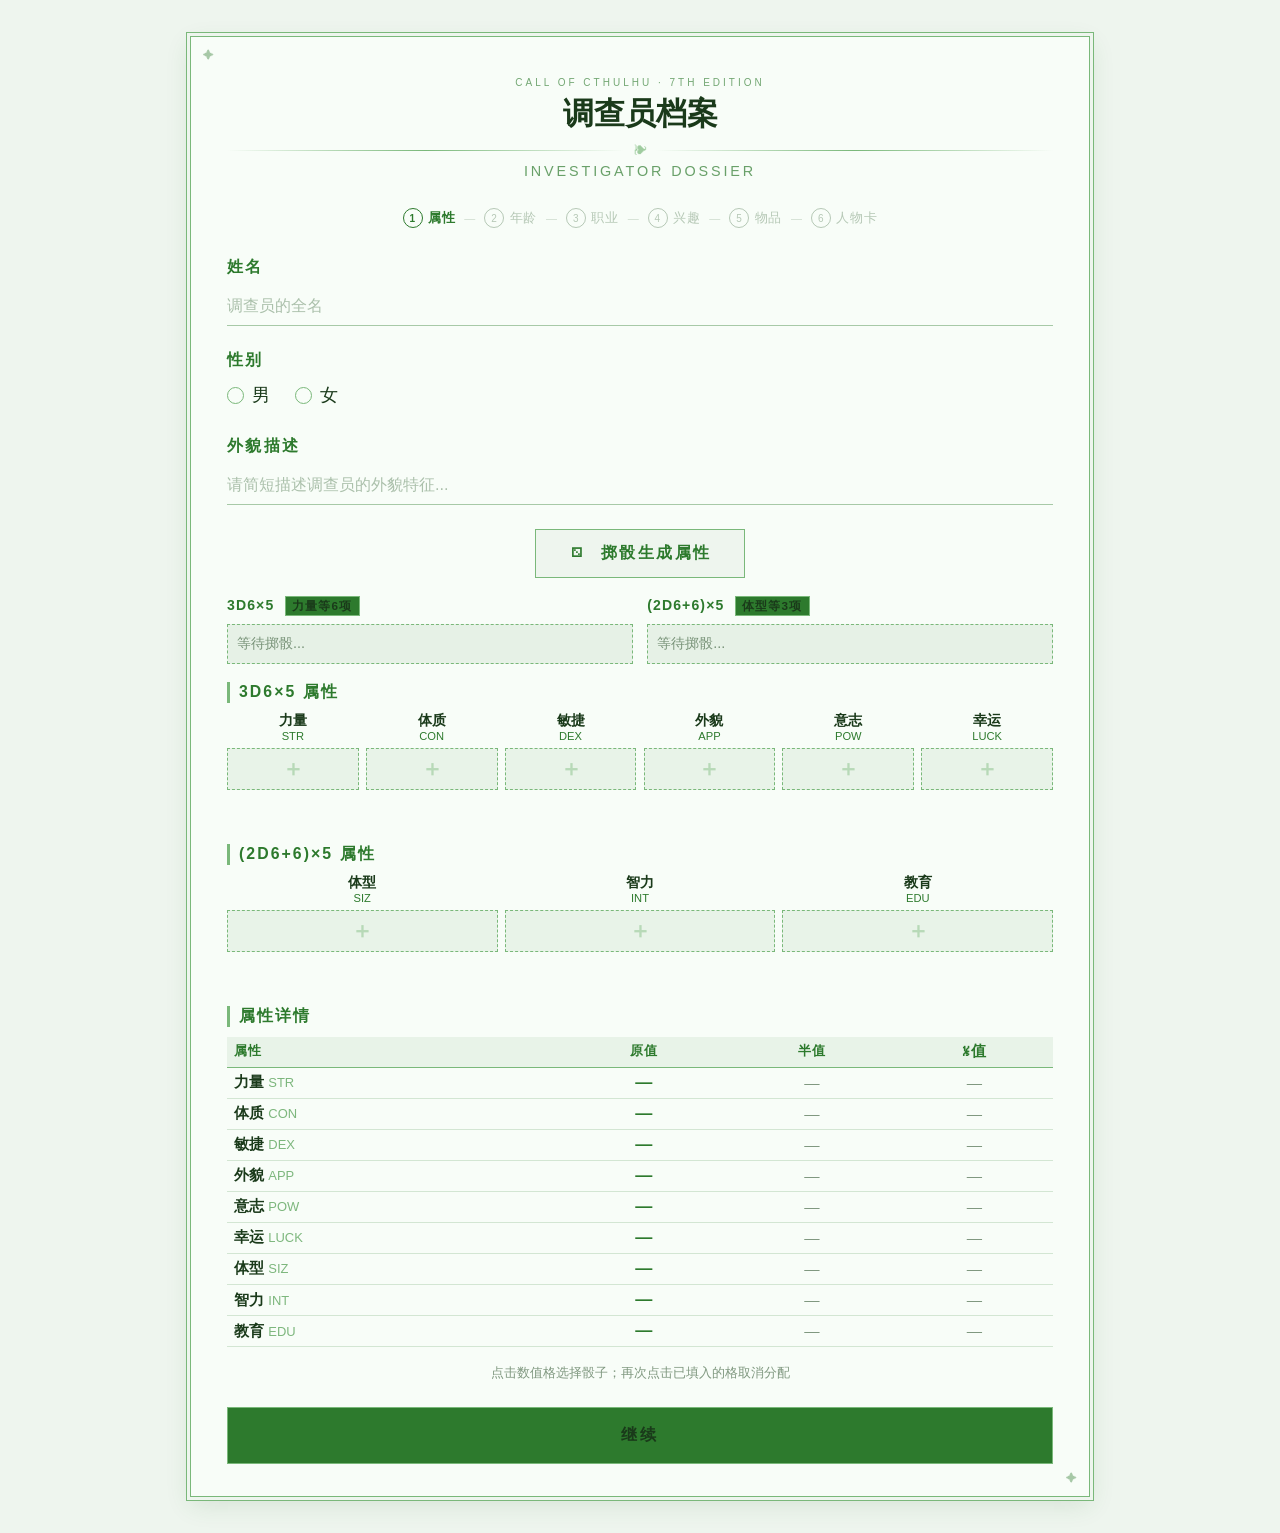
==== commit 72def61d: "Update index.html" ====
--- a/index.html
+++ b/index.html
@@ -25,13 +25,13 @@
 
 /* ── 暗绿色主题 ── */
 #coc-app {
-    --ink: #1a3a1a;              
+    --ink: #1a3a1a;              /* 主文字：深绿 */
     --ink-dim: rgba(30,70,30,0.55);
-    --bg: #eef5ee;               
-    --bg-card: #f8fdf8;          
-    --bg-card2: #eef5ee;         
-    --border: #7ab87a;           
-    --border-hi: #2d7a2d;        
+    --bg: #eef5ee;               /* 页面背景：极浅绿 */
+    --bg-card: #f8fdf8;          /* 卡片底：近白浅绿 */
+    --bg-card2: #eef5ee;         /* 卡片内层 */
+    --border: #7ab87a;           /* 边框：中绿 */
+    --border-hi: #2d7a2d;        /* 高亮：深绿 */
     --green: #2d7a2d;
     --green-light: #4a9a4a;
     --green-dim: rgba(74,160,74,0.12);
@@ -49,23 +49,70 @@
     box-sizing: border-box;
 }
 
-/* ── 手机端弹窗 ── */
-.mobile-pop { position: fixed !important; top: 50% !important; left: 50% !important; right: auto !important; transform: translate(-50%, -50%) !important; width: min(320px, 88vw) !important; z-index: 2001 !important; }
-.mobile-pop .popover { background: #f8fdf8; border: 1.5px solid #7ab87a; box-shadow: 0 8px 24px rgba(45,100,45,0.2); padding: 1.1rem; border-radius: 6px; }
-.mobile-pop .pop-title { font-size: 0.82rem; letter-spacing: 0.08em; color: #2d7a2d; margin-bottom: 0.65rem; font-weight: bold; }
-.mobile-pop .pop-chips { display: flex; flex-wrap: wrap; gap: 0.45rem; }
-.mobile-pop .pop-chip { padding: 0.4rem 0.8rem; background: #2d7a2d; color: #f0fff0; font-size: 1.15rem; font-weight: bold; border: 1px solid #c8a84c; cursor: pointer; border-radius: 3px; }
-.mobile-pop .pop-empty { font-size: 0.82rem; color: rgba(30,70,30,0.45); }
-.pop-overlay { position: fixed; inset: 0; z-index: 2000; background: rgba(10,20,10,0.7); }
-
+/* ── 手机端弹窗：全局选择器，因为挂在 body 上 ── */
+.mobile-pop {
+    position: fixed !important;
+    top: 50% !important;
+    left: 50% !important;
+    right: auto !important;
+    transform: translate(-50%, -50%) !important;
+    width: min(320px, 88vw) !important;
+    z-index: 2001 !important;
+}
+.mobile-pop .popover {
+    background: #f8fdf8;
+    border: 1.5px solid #7ab87a;
+    box-shadow: 0 8px 24px rgba(45,100,45,0.2);
+    padding: 1.1rem;
+    border-radius: 6px;
+}
+.mobile-pop .pop-title {
+    font-size: 0.82rem;
+    letter-spacing: 0.08em;
+    color: #2d7a2d;
+    margin-bottom: 0.65rem;
+    font-weight: bold;
+}
+.mobile-pop .pop-chips {
+    display: flex;
+    flex-wrap: wrap;
+    gap: 0.45rem;
+}
+.mobile-pop .pop-chip {
+    padding: 0.4rem 0.8rem;
+    background: #2d7a2d;
+    color: #f0fff0;
+    font-size: 1.15rem;
+    font-weight: bold;
+    border: 1px solid #c8a84c;
+    cursor: pointer;
+    border-radius: 3px;
+}
+.mobile-pop .pop-empty {
+    font-size: 0.82rem;
+    color: rgba(30,70,30,0.45);
+}
+.pop-overlay {
+    position: fixed;
+    inset: 0;
+    z-index: 2000;
+    background: rgba(10,20,10,0.7);
+}
 #coc-app *, #coc-app *::before, #coc-app *::after { box-sizing: border-box; margin: 0; padding: 0; }
+
 #coc-app .wrap { width: 100%; max-width: 900px; }
 #coc-app .page { display: none; }
 #coc-app .page.active { display: block; animation: fadeIn 0.35s ease; }
 @keyframes fadeIn { from { opacity: 0; transform: translateY(6px); } to { opacity: 1; transform: translateY(0); } }
 
 /* ── 卡片 ── */
-#coc-app .card { background: var(--bg-card); border: 1px solid var(--border); box-shadow: 0 0 0 3px var(--bg-card2), 0 0 0 4px var(--border), 0 8px 24px rgba(45,100,45,0.12); padding: 2.2rem 2rem 1.8rem; position: relative; }
+#coc-app .card {
+    background: var(--bg-card);
+    border: 1px solid var(--border);
+    box-shadow: 0 0 0 3px var(--bg-card2), 0 0 0 4px var(--border), 0 8px 24px rgba(45,100,45,0.12);
+    padding: 2.2rem 2rem 1.8rem;
+    position: relative;
+}
 @media(max-width:600px){ #coc-app .card { padding: 1.4rem 1rem 1.2rem; } }
 #coc-app .corner { position: absolute; font-size: 11px; color: var(--green); opacity: 0.4; }
 #coc-app .corner.tl { top: 12px; left: 12px; }
@@ -94,6 +141,7 @@
 #coc-app .inp:focus { border-bottom-color: var(--border-hi); }
 #coc-app .inp::placeholder { color: rgba(30,80,30,0.35); font-size: 0.9rem; font-weight: normal; }
 #coc-app select.inp { cursor: pointer; appearance: none; -webkit-appearance: none; background-image: url("data:image/svg+xml,%3Csvg xmlns='http://www.w3.org/2000/svg' width='12' height='8'%3E%3Cpath d='M0 0l6 8 6-8z' fill='%232d7a2d'/%3E%3C/svg%3E"); background-repeat: no-repeat; background-position: right 0.3rem center; padding-right: 1.4rem; background-color: transparent; color: var(--ink); border-bottom: 1.5px solid rgba(74,122,74,0.6); }
+#coc-app select.inp option { background: #f0faf0; color: #1a3a1a; }
 
 #coc-app .radios { display: flex; gap: 1.4rem; padding: 0.3rem 0; }
 #coc-app .radio { display: flex; align-items: center; gap: 0.45rem; cursor: pointer; font-size: 1rem; user-select: none; font-weight: 500; }
@@ -103,15 +151,14 @@
 #coc-app .radio input:checked+.rdot { border-color: var(--border-hi); }
 #coc-app .radio input:checked+.rdot::after { opacity: 1; }
 
-#coc-app .btn { width: 100%; padding: 0.9rem; background: var(--border-hi); color: var(--bg-card); border: 1px solid var(--border); font-size: 0.9rem; letter-spacing: 0.2em; cursor: pointer; transition: background 0.2s, letter-spacing 0.2s; margin-top: 0.8rem; font-weight: bold; }
-#coc-app .btn:hover { background: #1a5a1a; letter-spacing: 0.26em; color: #fff; }
+/* ── 按钮 ── */
+#coc-app .btn { width: 100%; padding: 0.9rem; background: var(--border-hi); color: var(--ink); border: 1px solid var(--border); font-size: 0.9rem; letter-spacing: 0.2em; cursor: pointer; transition: background 0.2s, letter-spacing 0.2s; margin-top: 0.8rem; font-weight: bold; }
+#coc-app .btn:hover { background: #1a5a1a; letter-spacing: 0.26em; }
 #coc-app .btn-ghost { background: transparent; color: var(--border-hi); border: 1px solid var(--border); font-size: 0.78rem; }
 #coc-app .btn-ghost:hover { background: rgba(107,76,16,0.1); }
-
-/* ── 区块排版重置：拉近边距 ── */
-#coc-app .sec-title { font-size: 0.88rem; letter-spacing: 0.13em; color: var(--border-hi); text-transform: uppercase; margin: 1.6rem 0 0.4rem 0; padding-left: 0.5rem; border-left: 3px solid var(--border); font-weight: bold; }
+#coc-app .sec-title { font-size: 0.88rem; letter-spacing: 0.13em; color: var(--border-hi); text-transform: uppercase; margin-top: 3rem; margin-bottom: 0.55rem; padding-left: 0.5rem; border-left: 3px solid var(--border); font-weight: bold; }
 #coc-app .sec-title:first-of-type { margin-top: 0; }
-#coc-app .hd + .sec-title, #coc-app .steps + .sec-title, #coc-app .field + .sec-title, .sheet-title-box + .sec-title, #sheet-basic + .sec-title { margin-top: 0; }
+#coc-app .hd + .sec-title, #coc-app .steps + .sec-title, #coc-app .field + .sec-title { margin-top: 0; }
 
 /* ── 骰子池 ── */
 #coc-app .roll-wrap { text-align: center; margin-bottom: 1rem; }
@@ -120,9 +167,9 @@
 #coc-app .pools-wrapper { display: flex; flex-wrap: wrap; gap: 0.8rem; margin-bottom: 1rem; }
 #coc-app .pool-section { flex: 1; min-width: 220px; }
 #coc-app .pool-lbl { font-size: 0.78rem; letter-spacing: 0.08em; color: var(--border-hi); margin-bottom: 0.4rem; font-weight: bold; }
-#coc-app .pool-tag { display: inline-block; font-size: 0.65rem; background: var(--border-hi); color: var(--bg-card); border: 0.5px solid var(--border); padding: 0.1rem 0.35rem; margin-left: 0.3rem; }
+#coc-app .pool-tag { display: inline-block; font-size: 0.65rem; background: var(--border-hi); color: var(--ink); border: 0.5px solid var(--border); padding: 0.1rem 0.35rem; margin-left: 0.3rem; }
 #coc-app .pool-chips { display: flex; flex-wrap: wrap; gap: 0.4rem; min-height: 40px; padding: 0.5rem; background: rgba(45,122,45,0.09); border: 1px dashed var(--border); }
-#coc-app .chip { padding: 0.25rem 0.65rem; background: var(--border-hi); color: var(--bg-card); font-size: 1rem; font-weight: bold; border: 1px solid var(--border); user-select: none; }
+#coc-app .chip { padding: 0.25rem 0.65rem; background: var(--border-hi); color: var(--ink); font-size: 1rem; font-weight: bold; border: 1px solid var(--border); user-select: none; }
 #coc-app .chip.used { opacity: 0.25; }
 #coc-app .pool-empty { color: var(--ink-dim); font-size: 0.8rem; align-self: center; }
 
@@ -139,7 +186,7 @@
 #coc-app .attr-col-lbl small { display: block; font-size: 0.62rem; color: var(--border-hi); font-weight: normal; }
 #coc-app .attr-val { width: 100%; height: 42px; background: rgba(45,122,45,0.08); border: 1px dashed var(--border); display: flex; align-items: center; justify-content: center; font-size: 1.2rem; font-weight: bold; color: rgba(150,200,150,0.6); cursor: pointer; transition: all 0.15s; }
 #coc-app .attr-val:hover { border-color: var(--border-hi); background: rgba(74,122,74,0.22); color: var(--border-hi); }
-#coc-app .attr-val.filled { background: var(--border-hi); color: var(--bg-card); border: 1px solid var(--border); font-size: 1.15rem; }
+#coc-app .attr-val.filled { background: var(--border-hi); color: var(--ink); border: 1px solid var(--border); font-size: 1.15rem; }
 #coc-app .attr-val.filled:hover { background: var(--red); border-color: #6b1010; }
 
 /* ── 属性详情表 ── */
@@ -152,12 +199,13 @@
 #coc-app .attr-detail-table td.val-main { font-size: 0.95rem; font-weight: bold; color: var(--border-hi); }
 #coc-app .attr-detail-table tr:hover td { background: rgba(45,122,45,0.07); }
 @media(max-width:480px){
-  #coc-app .attr-detail-table th, #coc-app .attr-detail-table td { font-size: 0.75rem; padding: 0.22rem 0.28rem; }
+  #coc-app .attr-detail-table th,
+  #coc-app .attr-detail-table td { font-size: 0.75rem; padding: 0.22rem 0.28rem; }
   #coc-app .attr-detail-table td:first-child { font-size: 0.75rem; }
   #coc-app .attr-detail-table td.val-main { font-size: 0.82rem; }
 }
 
-/* ── Popover ── */
+/* ── Popover：桌面/平板=行内附着对话框 ── */
 #coc-app .popover-wrap { position:absolute; z-index:1000; top:calc(100% + 8px); right:0; width:300px; }
 #coc-app .popover { background:var(--bg-card); border:1px solid var(--border); box-shadow:0 4px 16px rgba(45,100,45,0.15); padding:1.1rem; border-radius:4px; }
 #coc-app .popover::before { content:''; position:absolute; top:-6px; right:12px; width:12px; height:12px; background:var(--bg-card); border-left:1px solid var(--border); border-top:1px solid var(--border); transform:rotate(45deg); }
@@ -176,15 +224,15 @@
 #coc-app .adj-cur { font-size: 0.8rem; color: var(--ink-dim); width: 65px; text-align: center; }
 #coc-app .adj-reduced { font-size: 0.9rem; font-weight: bold; color: var(--ink); width: 34px; text-align: center; }
 #coc-app .adj-btn { width: 28px; height: 28px; background: var(--bg-card2); color: var(--border-hi); border: 1px solid var(--border-hi); font-size: 15px; cursor: pointer; display: flex; align-items: center; justify-content: center; flex-shrink: 0; font-weight: bold; }
-#coc-app .adj-btn:hover { background: var(--border-hi); color: var(--bg-card); }
+#coc-app .adj-btn:hover { background: var(--border-hi); color: var(--ink); }
 
 /* ── 衍生属性 ── */
-.derived-grid { display: grid; grid-template-columns: repeat(6, 1fr); gap: 0.3rem; margin-bottom: 1rem; }
-@media(max-width:480px){ .derived-grid { grid-template-columns: repeat(2, 1fr); gap:0.35rem; } }
-@media screen and (min-width:601px) and (max-width:900px){ .derived-grid { grid-template-columns: repeat(3,1fr); } }
-.der-cell { background: rgba(45,122,45,0.08); border: 1px solid var(--border); padding: 0.3rem 0.3rem; text-align: center; border-radius:3px; }
-.der-lbl { font-size: 0.6rem; color: var(--border-hi); margin-bottom: 0.18rem; font-weight: bold; line-height: 1.2;}
-.der-val { font-size: 0.95rem; font-weight: bold; color: var(--ink); }
+#coc-app .derived-grid { display: grid; grid-template-columns: repeat(3, 1fr); gap: 0.4rem; margin-bottom: 1rem; }
+@media(max-width:480px){ #coc-app .derived-grid { grid-template-columns: repeat(2, 1fr); } }
+#coc-app .der-cell { background: rgba(45,122,45,0.08); border: 1px solid var(--border); padding: 0.55rem 0.6rem; text-align: center; }
+#coc-app .der-lbl { font-size: 0.62rem; letter-spacing: 0.05em; color: var(--border-hi); margin-bottom: 0.18rem; font-weight: bold; }
+#coc-app .der-val { font-size: 1.2rem; font-weight: bold; color: var(--ink); }
+#coc-app .der-fml { font-size: 0.58rem; color: var(--ink-dim); margin-top: 0.1rem; }
 
 /* ── 职业 & 技能 ── */
 #coc-app .occ-info { background: rgba(45,122,45,0.07); border: 1px solid var(--border); padding: 0.8rem 0.9rem; margin-bottom: 0.9rem; display: none; border-radius: 4px; }
@@ -197,11 +245,13 @@
 #coc-app .pts-big { font-size: 1.5rem; font-weight: bold; color: var(--border-hi); }
 #coc-app .pts-sub { font-size: 0.72rem; color: var(--ink-dim); margin-top: 0.15rem; }
 
+/* 信用评级框 */
 #coc-app .cr-box { background: rgba(45,122,45,0.08); border: 1px solid var(--border-hi); padding: 0.9rem 1rem; margin-bottom: 1rem; display: none; }
 #coc-app .cr-box.show { display: block; }
 
-/* ── 技能网格区 ── */
+/* ── 技能网格 ── */
 #coc-app .sk-grid { display: grid; grid-template-columns: 1fr; gap: 0; margin-bottom: 0.8rem; }
+#coc-app .sk-grid-hd { display: none; }
 #coc-app .sk-cat-hd { font-size: 0.78rem; font-weight: bold; color: var(--border-hi); letter-spacing: 0.1em; padding: 0.4rem 0.5rem 0.25rem; margin-top: 0.5rem; border-bottom: 1.5px solid var(--border); background: rgba(45,122,45,0.08); }
 #coc-app .sk-cat-hd:first-child { margin-top: 0; }
 #coc-app .sk-row { display: grid; grid-template-columns: 1fr 36px 58px 40px; align-items: center; gap: 0.4rem; padding: 0.3rem 0.5rem; background: rgba(74,122,74,0.03); border-bottom: 0.5px solid rgba(45,122,45,0.09); }
@@ -217,76 +267,34 @@
 #coc-app .sk-tot { font-size: 0.85rem; font-weight: bold; color: var(--ink); text-align: center; }
 #coc-app .sk-legend { display: flex; gap: 0.8rem; font-size: 0.7rem; color: var(--ink-dim); margin-bottom: 0.5rem; flex-wrap: wrap; }
 
+/* 技能生成的数字网格统一对齐 */
+.sk-vals { display:grid; grid-template-columns:30px 24px 24px; gap:4px; text-align:right; flex-shrink:0; align-items:center; }
+.sk-vals b, .sk-vals span { font-size: 0.75rem; }
+
 /* ── 物品页 ── */
 #coc-app .item-grid { display: grid; grid-template-columns: repeat(auto-fill, minmax(155px, 1fr)); gap: 0.5rem; margin-bottom: 0.4rem; }
 #coc-app .item-card { display: flex; align-items: center; gap: 0.5rem; padding: 0.45rem 0.6rem; background: rgba(74,122,74,0.06); border: 1px solid rgba(45,122,45,0.18); border-radius: 5px; cursor: pointer; transition: all 0.15s; user-select: none; }
 #coc-app .item-card:hover { background: rgba(45,122,45,0.1); border-color: var(--border); }
 #coc-app .item-card.selected { background: rgba(122,80,32,0.15); border-color: var(--border-hi); border-width: 1.5px; }
 #coc-app .item-chk { width: 16px; height: 16px; border: 1.5px solid var(--border); border-radius: 3px; flex-shrink: 0; display: flex; align-items: center; justify-content: center; font-size: 11px; color: var(--ink); background: transparent; transition: all 0.15s; }
-#coc-app .item-card.selected .item-chk { background: var(--border-hi); border-color: var(--border-hi); color: var(--bg-card); }
+#coc-app .item-card.selected .item-chk { background: var(--border-hi); border-color: var(--border-hi); }
 #coc-app .item-info { flex: 1; min-width: 0; }
 #coc-app .item-name { font-size: 0.82rem; font-weight: bold; color: var(--ink); line-height: 1.3; }
 #coc-app .item-note { font-size: 0.68rem; color: var(--ink-dim); line-height: 1.3; }
-#coc-app .item-tag { font-size: 0.6rem; background: var(--border-hi); color: var(--bg-card); border-radius: 3px; padding: 0.05rem 0.3rem; display: inline-block; margin-top: 0.1rem; }
+#coc-app .item-tag { font-size: 0.6rem; background: var(--border-hi); color: var(--ink); border-radius: 3px; padding: 0.05rem 0.3rem; display: inline-block; margin-top: 0.1rem; }
 
 /* ── 携带装备三列网格 ── */
 .sh-items-grid { display: grid; grid-template-columns: repeat(3, 1fr); gap: 0 0.5rem; }
 .sh-items-grid-2 { display: grid; grid-template-columns: repeat(2, 1fr); gap: 0 0.5rem; margin-top: 0.2rem; }
 
-/* 技能生成的数字网格统一对齐 */
-.sk-vals { display:grid; grid-template-columns:30px 24px 24px; gap:4px; text-align:right; flex-shrink:0; align-items:center; }
-.sk-vals b, .sk-vals span { font-size: 0.75rem; }
-
-/* ── p6 按钮显示 ── */
-@media screen and (max-width:767px){ .p6-btn-desktop{display:none !important;} .p6-btn-mobile{display:flex !important;} }
-@media screen and (min-width:768px){ .p6-btn-desktop{display:flex !important;} .p6-btn-mobile{display:none !important;} }
-
-/* ── 手机响应式 ── */
-@media screen and (max-width:600px){
-  #coc-app { padding: 0.75rem 0.5rem; }
-  #coc-app .wrap { width: 100%; }
-  #coc-app .card { padding: 1rem 0.65rem 1rem; }
-  #coc-app .step { font-size: 0.62rem; }
-  #coc-app .step-n { width: 17px; height: 17px; font-size: 9px; }
-  #coc-app .sec-title { margin-top: 1.6rem !important; }
-  #coc-app .pools-wrapper { flex-direction: column; }
-  #coc-app .pool-section { min-width: unset; }
-  #coc-app .sk-row { grid-template-columns: 1fr 30px 50px 34px; padding: 0.22rem 0.3rem; }
-  #coc-app .sk-cat-hd { font-size: 0.7rem; }
-  #coc-app .derived-grid { grid-template-columns: repeat(3,1fr) !important; }
-  #coc-app .item-grid { grid-template-columns: 1fr; }
-  #coc-app .pts-bar { flex-direction: column; align-items: flex-start; gap: 0.25rem; }
-
-  /* p6 人物卡排版 */
-  #coc-app #p6 #sheet-basic > div:nth-child(2) { grid-template-columns: 1fr !important; gap: 0.25rem 0 !important; }
-  #coc-app #p6 #sh-attrs table { width:100%; font-size:0.8rem; border-collapse:collapse; }
-  #coc-app #p6 #sh-attrs table thead { display:none; }
-  #coc-app #p6 #sh-attrs table tbody tr { display:block; border-bottom:1px solid rgba(45,122,45,0.15); }
-  #coc-app #p6 #sh-attrs table tbody td { display:none; }
-  #coc-app #p6 #sh-attrs table tbody td.sh-attr-name { display:inline-block; width:42%; padding:0.25rem 0.4rem !important; font-weight:500; border:none!important; }
-  #coc-app #p6 #sh-attrs table tbody td.sh-attr-val  { display:inline-block; width:18%; text-align:center; padding:0.25rem 0.2rem !important; font-weight:bold; color:var(--ink); border:none!important; }
-  #coc-app #p6 #sh-attrs table tbody td.sh-attr-sub  { display:inline-block; width:18%; text-align:center; padding:0.25rem 0.2rem !important; color:var(--ink-dim); border:none!important; }
-  
-  #coc-app #p6 #sh-derived { grid-template-columns:repeat(2,1fr) !important; gap:0.35rem !important; }
-  .sh-items-grid, .sh-items-grid-2 { grid-template-columns:1fr !important; }
-
-  #qr-mobile-check { display:block !important; }
-  #coc-app #p6 #quick-ref-section table:first-of-type { display:none !important; }
-  #coc-app #p6 #quick-ref-section table:last-of-type { display:block !important; }
-  #coc-app #p6 #quick-ref-section table:last-of-type tbody { display:block !important; }
-  #coc-app #p6 #quick-ref-section table:last-of-type tbody tr { display:block !important; border-bottom:1px solid rgba(45,122,45,0.2) !important; padding:0.2rem 0 !important; }
-  #coc-app #p6 #quick-ref-section table:last-of-type tbody td { display:block !important; width:100% !important; border:none !important; padding:0.1rem 0.4rem !important; font-size:0.72rem !important; white-space:normal !important; word-break:break-word !important; }
-  #coc-app #p6 #quick-ref-section table:last-of-type tbody td.qr-lbl { font-weight:bold !important; color:var(--border-hi) !important; padding-top:0.25rem !important; }
-
-  #coc-app #p6 #sh-skills > div { grid-template-columns:1fr !important; }
-  #coc-app #p6 #sh-skills > div > div { font-size:0.8rem !important; padding:0.2rem 0.4rem !important; }
-  #coc-app #p6 .no-print { flex-direction: column !important; gap: 0.4rem !important; }
-}
-
-@media screen and (min-width:601px) and (max-width:900px){
-  #coc-app { padding: 1.2rem 0.75rem; }
-  #coc-app #p6 #sh-skills > div { grid-template-columns: 1fr 1fr !important; }
-  #coc-app #p6 #sh-derived { grid-template-columns: repeat(3,1fr) !important; }
+/* ── p6 按钮：CSS控制显示 ── */
+@media screen and (max-width:767px){
+  .p6-btn-desktop { display: none !important; }
+  .p6-btn-mobile { display: flex !important; }
+}
+@media screen and (min-width:768px){
+  .p6-btn-desktop { display: flex !important; }
+  .p6-btn-mobile { display: none !important; }
 }
 
 /* ── 打印样式 ── */
@@ -295,41 +303,122 @@
   @page { margin: 0.5cm 0.6cm; size: A4; }
   html { font-size: 14px !important; }
   html, body { margin: 0 !important; padding: 0 !important; background: #f8fdf8 !important; color: #1a3a1a !important; }
-  
   #coc-app { background: #f8fdf8 !important; padding: 0 !important; display: block !important; min-height: unset !important; }
   #coc-app .wrap { max-width: 100% !important; }
   #coc-app .card { box-shadow: none !important; border: none !important; padding: 0.3rem 0.4rem !important; background: transparent !important; }
   #coc-app .corner { display: none !important; }
   #coc-app #p6 .steps { display: none !important; }
-  #coc-app #p6 .hd { display: none !important; } /* 屏蔽旧头部 */
+  #coc-app #p6 .hd { margin-top: 3rem; margin-bottom: 1rem; }
   .no-print { display: none !important; }
-  
-  /* P6 显示 */
+  .sheet-page-break { page-break-before: always; margin-top: 0 !important; padding-top: 0 !important; }
+  .sh-skill-pagebreak { page-break-before: always; margin-top: 0 !important; }
+  .sh-items-grid { grid-template-columns: repeat(3,1fr) !important; }
+  .sh-items-grid-2 { grid-template-columns: repeat(2,1fr) !important; }
   #coc-app .page { display: none !important; }
   #coc-app #p6 { display: block !important; }
-  
-  /* 强制打印大标题和边距 */
-  .sheet-title-box { margin-top: 2rem !important; margin-bottom: 1.5rem !important; }
-  .sec-title { margin-top: 1.6rem !important; margin-bottom: 0.4rem !important; }
-
-  .sh-items-grid { grid-template-columns: repeat(3,1fr) !important; }
-  .sh-items-grid-2 { grid-template-columns: repeat(2,1fr) !important; }
   #coc-toast { display: none !important; }
   #qr-mobile-check { display: none !important; }
   #coc-app #p6 #quick-ref-section table:first-of-type { display: table !important; }
-  
-  /* 技能页绝对对齐与缩放 */
+/* 技能页字体与对齐，严格锁定 10.5pt 与数值网格列宽 */
   #coc-app #p6 #sh-skills > div { font-size: 11pt !important; overflow: visible !important; }
   #coc-app #p6 #sh-skills > div > div { font-size: 10.5pt !important; padding: 0.2rem 0.35rem !important; page-break-inside: avoid; }
   .sk-vals { grid-template-columns: 36px 28px 28px !important; gap: 6px !important; }
   .sk-vals b, .sk-vals span { font-size: 10.5pt !important; }
-  
-  .sheet-page-break { page-break-before: always; margin-top: 0 !important; padding-top: 0 !important; overflow: visible !important; height: auto !important;}
 }
 
 /* ── Toast ── */
 #coc-toast { position: fixed; bottom: 2.5rem; left: 50%; transform: translateX(-50%) translateY(20px); background: #2d7a2d; color: #f0fff0; font-weight: bold; padding: 0.85rem 1.6rem; border-radius: 4px; font-size: 0.92rem; letter-spacing: 0.06em; opacity: 0; visibility: hidden; transition: all 0.3s ease; z-index: 9999; box-shadow: 0 4px 16px rgba(0,40,0,0.5); border: 1px solid #4a7a4a; }
 #coc-toast.show { opacity: 1; visibility: visible; transform: translateX(-50%) translateY(0); }
+
+/* ══ 手机端响应式（仅 screen，不影响 print）══ */
+@media screen and (max-width:600px){
+  #coc-app { padding: 0.75rem 0.5rem; }
+  #coc-app .wrap { width: 100%; }
+  #coc-app .card { padding: 1rem 0.65rem 1rem; }
+
+  /* 步骤条换行时缩小 */
+  #coc-app .step { font-size: 0.62rem; }
+  #coc-app .step-n { width: 17px; height: 17px; font-size: 9px; }
+
+  /* sec-title 间距缩小 */
+  #coc-app .sec-title { margin-top: 1.6rem !important; }
+
+  /* 骰子池纵向 */
+  #coc-app .pools-wrapper { flex-direction: column; }
+  #coc-app .pool-section { min-width: unset; }
+
+  /* 技能网格 */
+  #coc-app .sk-row { grid-template-columns: 1fr 30px 50px 34px; padding: 0.22rem 0.3rem; }
+  #coc-app .sk-cat-hd { font-size: 0.7rem; }
+
+  /* 衍生属性 3列 */
+  #coc-app .derived-grid { grid-template-columns: repeat(3,1fr) !important; }
+
+  /* 物品卡 1列 */
+  #coc-app .item-grid { grid-template-columns: 1fr; }
+
+  /* pts-bar 纵向 */
+  #coc-app .pts-bar { flex-direction: column; align-items: flex-start; gap: 0.25rem; }
+
+  /* ── p6 人物卡手机专属布局 ── */
+
+  /* 基本信息：每项独行 */
+  #coc-app #p6 #sheet-basic > div:nth-child(2) {
+    grid-template-columns: 1fr !important;
+    gap: 0.25rem 0 !important;
+  }
+
+  /* ── 属性：每属性一行（仅screen，打印不受影响）── */
+  #coc-app #p6 #sh-attrs table { width:100%; font-size:0.8rem; border-collapse:collapse; }
+  #coc-app #p6 #sh-attrs table thead { display:none; }
+  #coc-app #p6 #sh-attrs table tbody tr { display:block; border-bottom:1px solid rgba(45,122,45,0.15); }
+  #coc-app #p6 #sh-attrs table tbody td { display:none; }
+  #coc-app #p6 #sh-attrs table tbody td.sh-attr-name { display:inline-block; width:42%; padding:0.25rem 0.4rem !important; font-weight:500; }
+  #coc-app #p6 #sh-attrs table tbody td.sh-attr-val  { display:inline-block; width:18%; text-align:center; padding:0.25rem 0.2rem !important; font-weight:bold; color:var(--ink); }
+  #coc-app #p6 #sh-attrs table tbody td.sh-attr-sub  { display:inline-block; width:18%; text-align:center; padding:0.25rem 0.2rem !important; color:var(--ink-dim); }
+
+  /* ── 衍生属性：2列 ── */
+  #coc-app #p6 #sh-derived { grid-template-columns:repeat(2,1fr) !important; gap:0.35rem !important; }
+
+  /* ── 携带装备：1列 ── */
+  .sh-items-grid { grid-template-columns:1fr !important; }
+  .sh-items-grid-2 { grid-template-columns:1fr !important; }
+
+  /* ── 快速参考第一张表：手机显示flex版，隐藏原table ── */
+  #qr-mobile-check { display:block !important; }
+  #coc-app #p6 #quick-ref-section table:first-of-type { display:none !important; }
+
+  /* ── 快速参考第二张表（医疗/状态）：名称一行，描述紧贴下方 ── */
+  #coc-app #p6 #quick-ref-section table:last-of-type { display:block !important; }
+  #coc-app #p6 #quick-ref-section table:last-of-type tbody { display:block !important; }
+  #coc-app #p6 #quick-ref-section table:last-of-type tbody tr { display:block !important; border-bottom:1px solid rgba(45,122,45,0.2) !important; padding:0.2rem 0 !important; }
+  #coc-app #p6 #quick-ref-section table:last-of-type tbody td { display:block !important; width:100% !important; border:none !important; padding:0.1rem 0.4rem !important; font-size:0.72rem !important; white-space:normal !important; word-break:break-word !important; }
+  #coc-app #p6 #quick-ref-section table:last-of-type tbody td[style*="font-weight:bold"],
+  #coc-app #p6 #quick-ref-section table:last-of-type tbody td.qr-lbl { font-weight:bold !important; color:var(--border-hi) !important; padding-top:0.25rem !important; }
+
+  /* ── 技能：1列，字体0.8rem ── */
+  #coc-app #p6 #sh-skills > div { grid-template-columns:1fr !important; }
+  #coc-app #p6 #sh-skills > div > div { font-size:0.8rem !important; padding:0.2rem 0.4rem !important; }
+
+  /* 打印/返回按钮：各自一行 */
+  #coc-app #p6 .no-print { flex-direction: column !important; gap: 0.4rem !important; }
+}
+
+/* ══ 平板端（601-900px）screen only ══ */
+@media screen and (min-width:601px) and (max-width:900px){
+  #coc-app { padding: 1.2rem 0.75rem; }
+  /* p6 技能：2列 */
+  #coc-app #p6 #sh-skills > div { grid-template-columns: 1fr 1fr !important; }
+
+  /* p6 衍生属性：3列 */
+  #coc-app #p6 #sh-derived { grid-template-columns: repeat(3,1fr) !important; }
+}
+
+@media print {
+  /* 加上这行，强制把所有内联的 0.75rem 放大为 10.5pt，同时把间距撑宽 */
+  .sk-vals { grid-template-columns: 36px 28px 28px !important; gap: 6px !important; }
+  .sk-vals b, .sk-vals span { font-size: 10.5pt !important; }
+}
 </style>
 </head>
 <body>
@@ -342,7 +431,7 @@
   <span class="corner tl">✦</span><span class="corner br">✦</span>
   <div class="hd">
     <p class="hd-eye">Call of Cthulhu · 7th Edition</p>
-    <h2 class="hd-title">调查员创建</h2>
+    <h2 class="hd-title">调查员档案</h2>
     <div class="hd-div"><span class="hd-div-icon">❧</span></div>
     <p class="hd-sub">INVESTIGATOR DOSSIER</p>
   </div>
@@ -375,6 +464,7 @@
     <button class="roll-btn" onclick="doRoll()">⚂ &nbsp;掷骰生成属性</button>
   </div>
 
+  <!-- 骰子池并排 -->
   <div class="pools-wrapper">
     <div class="pool-section">
       <p class="pool-lbl">3D6×5 <span class="pool-tag">力量等6项</span></p>
@@ -386,13 +476,15 @@
     </div>
   </div>
 
-  <div class="sec-title">3D6×5 属性</div>
+  <!-- 属性分配区：横排，上名称下数值 -->
+  <p class="sec-title">3D6×5 属性</p>
   <div class="attr-assign-row grp-a" id="grid-a" style="margin-bottom:1rem;"></div>
 
-  <div class="sec-title">(2D6+6)×5 属性</div>
+  <p class="sec-title">(2D6+6)×5 属性</p>
   <div class="attr-assign-row grp-b" id="grid-b" style="margin-bottom:1rem;"></div>
 
-  <div class="sec-title">属性详情</div>
+  <!-- 三值详情表 -->
+  <p class="sec-title">属性详情</p>
   <div class="attr-detail-wrap">
     <table class="attr-detail-table" id="attr-detail-table">
       <thead><tr>
@@ -426,26 +518,27 @@
     <div class="step"><div class="step-n">6</div><span>人物卡</span></div>
   </div>
 
-  <div class="sec-title">年龄（20~60岁）</div>
+  <p class="sec-title">年龄（20~60岁）</p>
   <div class="field">
-    <input class="inp" type="number" id="age-inp" placeholder="输入年龄后按Enter或点击其他区域" min="20" max="60" onblur="onAgeBlur()" onkeydown="if(event.key==='Enter')this.blur()">
+    <input class="inp" type="number" id="age-inp" placeholder="输入年龄后按Enter或点击其他区域" min="20" max="60"
+      onblur="onAgeBlur()" onkeydown="if(event.key==='Enter')this.blur()">
   </div>
   <div id="age-section" style="display:none;">
     <div class="age-box" id="age-box"></div>
     <div id="adj-section" style="display:none;">
-      <div class="sec-title">属性减值</div>
+      <p class="sec-title">属性减值</p>
       <div class="adj-grid" id="adj-grid"></div>
     </div>
   </div>
 
-  <div class="sec-title">衍生属性</div>
+  <p class="sec-title">衍生属性</p>
   <div class="derived-grid">
-    <div class="der-cell"><div class="der-lbl">理智（SAN）</div><div class="der-val" id="d-san">—</div></div>
-    <div class="der-cell"><div class="der-lbl">魔法值（MP）</div><div class="der-val" id="d-mp">—</div></div>
-    <div class="der-cell"><div class="der-lbl">生命值（HP）</div><div class="der-val" id="d-hp">—</div></div>
-    <div class="der-cell"><div class="der-lbl">移动（MOV）</div><div class="der-val" id="d-mov">—</div></div>
-    <div class="der-cell"><div class="der-lbl">伤害加成（DB）</div><div class="der-val" id="d-db">—</div></div>
-    <div class="der-cell"><div class="der-lbl">体格（体格值）</div><div class="der-val" id="d-build">—</div></div>
+    <div class="der-cell"><div class="der-lbl">理智（SAN）</div><div class="der-val" id="d-san">—</div><div class="der-fml">视意志而定</div></div>
+    <div class="der-cell"><div class="der-lbl">魔法值（MP）</div><div class="der-val" id="d-mp">—</div><div class="der-fml">视意志÷5而定</div></div>
+    <div class="der-cell"><div class="der-lbl">生命值（HP）</div><div class="der-val" id="d-hp">—</div><div class="der-fml">视（体型+体质）÷10而定</div></div>
+    <div class="der-cell"><div class="der-lbl">移动（MOV）</div><div class="der-val" id="d-mov">—</div><div class="der-fml">视力量/敏捷/体型及年龄而定</div></div>
+    <div class="der-cell"><div class="der-lbl">伤害加成（DB）</div><div class="der-val" id="d-db">—</div><div class="der-fml">视力量+体型而定</div></div>
+    <div class="der-cell"><div class="der-lbl">体格（体格值）</div><div class="der-val" id="d-build">—</div><div class="der-fml">视力量+体型而定</div></div>
   </div>
 
   <button class="btn" onclick="goP3()">继续</button>
@@ -472,7 +565,7 @@
     <div class="step"><div class="step-n">6</div><span>人物卡</span></div>
   </div>
 
-  <div class="sec-title">职业选择</div>
+  <p class="sec-title">职业选择</p>
   <div class="field">
     <select class="inp" id="occ-sel" onchange="onOccChange()">
       <option value="">— 请选择职业 —</option>
@@ -487,10 +580,11 @@
     </div>
   </div>
 
+  <!-- 信用评级 -->
   <div class="cr-box" id="cr-field">
     <div style="display:flex;justify-content:space-between;align-items:center;">
       <div>
-        <span style="font-weight:bold;font-size:1rem;color:var(--border-hi);">★ 信用评级</span>
+        <span style="font-weight:bold;font-size:1rem;color:var(--border-hi);">★ 信用评级 (Credit Rating)</span>
         <span id="cr-range-txt" style="display:block;font-size:0.82rem;color:var(--ink-dim);margin-top:0.2rem;">范围：0~0</span>
       </div>
       <input class="sk-inp occ-inp" style="width:60px;height:36px;font-size:1.05rem;" type="number" id="cr-inp" value="0" oninput="onCrInput(this.value)">
@@ -498,6 +592,7 @@
   </div>
   <div id="cr-desc-box" style="display:none;background:rgba(45,122,45,0.06);border:1px solid var(--border);border-radius:4px;padding:0.7rem 0.9rem;margin-bottom:0.9rem;font-size:0.82rem;line-height:1.75;color:var(--ink-dim);">
     <strong style="color:var(--border-hi);display:block;margin-bottom:0.3rem;">信用评级决定：</strong>
+    决定角色的身份地位、消费水平、现金和资产。<br>
     <span style="color:var(--ink)">●</span> <strong>身无分文（0）</strong>：流浪汉，一无所有<br>
     <span style="color:var(--ink)">●</span> <strong>贫穷（1–9）</strong>：挣扎于温饱线<br>
     <span style="color:var(--ink)">●</span> <strong>普通（10–49）</strong>：工薪阶层，有基本储蓄<br>
@@ -511,7 +606,7 @@
     <div style="text-align:right;"><div class="pts-lbl">剩余点数</div><div class="pts-big" id="pts-remain">0</div></div>
   </div>
 
-  <div class="sec-title">职业技能分配</div>
+  <p class="sec-title">职业技能分配</p>
   <div class="sk-legend">
     <span><span style="color:var(--border-hi)">★</span> 本职技能（可分配点数）</span>
     <span>技能总值上限 90</span>
@@ -550,7 +645,7 @@
     <div style="text-align:right;"><div class="pts-lbl">剩余点数</div><div class="pts-big" id="pts-remain-free">0</div></div>
   </div>
 
-  <div class="sec-title">所有技能分配</div>
+  <p class="sec-title">所有技能分配</p>
   <div class="sk-legend">
     <span>初始值已包含上一步分配的职业点数</span>
     <span>技能总值上限 90</span>
@@ -564,6 +659,7 @@
   <button class="btn btn-ghost" onclick="goP3back()">← 返回</button>
 </div>
 </div>
+
 
 <!-- ══ PAGE 5 ══ -->
 <div class="page" id="p5">
@@ -584,6 +680,7 @@
     <div class="step"><div class="step-n">6</div><span>人物卡</span></div>
   </div>
 
+  <!-- 财富状况提示 -->
   <div id="p5-wealth-hint" style="background:rgba(45,122,45,0.07);border:1px solid var(--border);border-radius:4px;padding:0.7rem 0.9rem;margin-bottom:1rem;font-size:0.82rem;color:var(--ink-dim);line-height:1.9;">
     <div style="display:grid;grid-template-columns:auto 1fr;gap:0.2rem 0.8rem;align-items:baseline;">
       <strong style="color:var(--border-hi);">财富状况</strong><span id="p5-wealth-txt">—</span>
@@ -593,28 +690,33 @@
     </div>
   </div>
 
-  <div class="sec-title">基础物品（最多选 5 件）</div>
+  <!-- 基础装备 -->
+  <p class="sec-title">基础物品（最多选 5 件）</p>
   <div class="item-grid" id="item-grid-basic"></div>
 
+  <!-- 职业额外物品 -->
   <div id="item-occ-section" style="display:none;">
-    <div class="sec-title">职业装备</div>
+    <p class="sec-title" style="margin-top:1.5rem;">职业装备</p>
     <div class="item-grid" id="item-grid-occ"></div>
   </div>
 
+  <!-- 武器（仅特定职业显示） -->
   <div id="item-weapon-section" style="display:none;">
-    <div class="sec-title">武器（可选携带）</div>
+    <p class="sec-title" style="margin-top:1.5rem;">武器（可选携带）</p>
     <div class="item-grid" id="item-grid-weapon"></div>
   </div>
 
-  <div class="sec-title">自定义物品（最多 2 项）</div>
+  <!-- 自定义物品（最多2项） -->
+  <p class="sec-title" style="margin-top:1.5rem;">自定义物品（最多 2 项）</p>
   <p style="font-size:0.75rem;color:var(--ink-dim);margin-bottom:0.5rem;line-height:1.6;">
-    ⚠️ <em>若携带的物品不符合职业背景或超出合理范围，守秘人（KP）有权没收。</em>
+    ⚠️ <em>若携带的物品不符合职业背景或超出合理范围，守秘人（KP）有权在游戏中没收或拒认。</em>
   </p>
   <div style="display:grid;grid-template-columns:1fr 1fr;gap:0.5rem;margin-bottom:0.8rem;">
     <input class="inp" type="text" id="custom-item-1" placeholder="自定义物品 1" style="font-size:0.9rem;">
     <input class="inp" type="text" id="custom-item-2" placeholder="自定义物品 2" style="font-size:0.9rem;">
   </div>
 
+  <!-- 已选物品汇总 -->
   <div id="item-summary" style="margin-top:1rem;background:rgba(45,122,45,0.06);border:1px solid var(--border);border-radius:4px;padding:0.7rem 0.9rem;font-size:0.82rem;display:none;">
     <strong style="color:var(--border-hi);display:block;margin-bottom:0.4rem;">已选装备：</strong>
     <div id="item-summary-list" style="color:var(--ink-dim);line-height:1.8;"></div>
@@ -629,13 +731,11 @@
 <div class="page" id="p6">
 <div class="card" style="padding:3.5rem 1.8rem 1.8rem;">
   <span class="corner tl">✦</span><span class="corner br">✦</span>
-  
-  <div class="hd no-print">
+  <div class="hd">
     <h2 class="hd-title">调查员人物卡</h2>
     <div class="hd-div"><span class="hd-div-icon">❧</span></div>
   </div>
-  
-  <div class="steps no-print">
+  <div class="steps">
     <div class="step"><div class="step-n">1</div><span>属性</span></div><div class="step-sep">—</div>
     <div class="step"><div class="step-n">2</div><span>年龄</span></div><div class="step-sep">—</div>
     <div class="step"><div class="step-n">3</div><span>职业</span></div><div class="step-sep">—</div>
@@ -643,18 +743,98 @@
     <div class="step"><div class="step-n">5</div><span>物品</span></div><div class="step-sep">—</div>
     <div class="step on"><div class="step-n">6</div><span>人物卡</span></div>
   </div>
-
-  <!-- 用 JS 生成真正的打印版带有花纹的 sheet-title-box 标题 -->
-  <div id="p6-content"></div>
-
-  <div class="no-print p6-btn-desktop" style="display:flex;gap:0.6rem;flex-wrap:wrap;margin-top:1rem;">
+  <!-- 基本信息：名字大、其他小 -->
+  <div id="sheet-basic" style="background:rgba(45,122,45,0.06);border:1px solid var(--border);border-radius:4px;padding:0.8rem 1rem;margin-bottom:1rem;">
+    <div style="font-size:1.15rem;font-weight:bold;color:var(--ink);margin-bottom:0.5rem;letter-spacing:0.04em;" id="sh-name">—</div>
+    <div style="display:grid;grid-template-columns:1fr 1fr 1fr;gap:0.3rem 1rem;font-size:0.82rem;color:var(--ink-dim);">
+      <div><strong style="color:var(--border-hi);">性别</strong>　<span id="sh-gender">—</span></div>
+      <div><strong style="color:var(--border-hi);">年龄</strong>　<span id="sh-age">—</span></div>
+      <div><strong style="color:var(--border-hi);">职业</strong>　<span id="sh-occ">—</span></div>
+      <div style="grid-column:1/-1;"><strong style="color:var(--border-hi);">外貌</strong>　<span id="sh-appearance">—</span></div>
+    </div>
+  </div>
+
+  <!-- 属性表：2列，总值/半值/⅕值 -->
+  <div id="sh-attrs" style="margin-bottom:1rem;"></div>
+
+  <!-- 衍生属性 -->
+  <p class="sec-title" style="margin-top:1.8rem;">衍生属性</p>
+  <div id="sh-derived" style="display:grid;grid-template-columns:repeat(6,1fr);gap:0.3rem;margin-bottom:1rem;"></div>
+
+  <!-- 财富 -->
+  <p class="sec-title" style="margin-top:1.8rem;">财富状况</p>
+  <div id="sh-wealth" style="background:rgba(45,122,45,0.06);border:1px solid var(--border);border-radius:4px;padding:0.65rem 0.9rem;margin-bottom:1rem;font-size:0.82rem;line-height:1.8;"></div>
+
+  <!-- 携带装备 -->
+  <p class="sec-title" style="margin-top:1.8rem;">携带装备</p>
+  <div id="sh-items" style="background:rgba(45,122,45,0.06);border:1px solid var(--border);border-radius:4px;padding:0.65rem 0.9rem;margin-bottom:1rem;font-size:0.82rem;"></div>
+
+  <!-- 快速参考规则（第一页底部，装备下方） -->
+  <div id="quick-ref-section">
+    <p class="sec-title" style="margin-top:1.8rem;">快速参考规则</p>
+    <table style="width:100%;border-collapse:collapse;font-size:0.72rem;margin-bottom:0.6rem;">
+      <thead>
+        <tr style="background:rgba(45,122,45,0.13);">
+          <th style="border:1px solid var(--border);padding:0.25rem 0.4rem;text-align:left;color:var(--border-hi);font-size:0.68rem;">检定结果</th>
+          <th style="border:1px solid var(--border);padding:0.25rem 0.4rem;text-align:center;color:var(--border-hi);">大失败</th>
+          <th style="border:1px solid var(--border);padding:0.25rem 0.4rem;text-align:center;color:var(--border-hi);">失败</th>
+          <th style="border:1px solid var(--border);padding:0.25rem 0.4rem;text-align:center;color:var(--border-hi);">成功</th>
+          <th style="border:1px solid var(--border);padding:0.25rem 0.4rem;text-align:center;color:var(--border-hi);">困难</th>
+          <th style="border:1px solid var(--border);padding:0.25rem 0.4rem;text-align:center;color:var(--border-hi);">极端</th>
+          <th style="border:1px solid var(--border);padding:0.25rem 0.4rem;text-align:center;color:var(--border-hi);">大成功</th>
+        </tr>
+      </thead>
+      <tbody>
+        <tr>
+          <td style="border:1px solid var(--border);padding:0.25rem 0.4rem;color:var(--ink-dim);">骰值</td>
+          <td style="border:1px solid var(--border);padding:0.25rem 0.4rem;text-align:center;color:var(--ink);">96/96+</td>
+          <td style="border:1px solid var(--border);padding:0.25rem 0.4rem;text-align:center;color:var(--ink);">&gt;技能</td>
+          <td style="border:1px solid var(--border);padding:0.25rem 0.4rem;text-align:center;color:var(--ink);">≤技能</td>
+          <td style="border:1px solid var(--border);padding:0.25rem 0.4rem;text-align:center;color:var(--ink);">½值</td>
+          <td style="border:1px solid var(--border);padding:0.25rem 0.4rem;text-align:center;color:var(--ink);">⅕值</td>
+          <td style="border:1px solid var(--border);padding:0.25rem 0.4rem;text-align:center;color:var(--ink);">1</td>
+        </tr>
+      </tbody>
+    </table>
+
+    <table style="width:100%;border-collapse:collapse;font-size:0.72rem;margin-bottom:1rem;">
+      <tbody>
+        <tr>
+          <td style="border:1px solid var(--border);padding:0.3rem 0.6rem;background:rgba(45,122,45,0.09);font-weight:bold;color:var(--border-hi);white-space:nowrap;">【急救】</td>
+          <td style="border:1px solid var(--border);padding:0.3rem 0.6rem;color:var(--ink-dim);">回复1点体力（需于一小时内进行）</td>
+          <td style="border:1px solid var(--border);padding:0.3rem 0.6rem;background:rgba(45,122,45,0.09);font-weight:bold;color:var(--border-hi);white-space:nowrap;">【医学】</td>
+          <td style="border:1px solid var(--border);padding:0.3rem 0.6rem;color:var(--ink-dim);">回复1D3点体力（花费一小时）</td>
+        </tr>
+        <tr>
+          <td style="border:1px solid var(--border);padding:0.3rem 0.6rem;background:rgba(45,122,45,0.12);font-weight:bold;color:var(--border-hi);white-space:nowrap;">重伤</td>
+          <td style="border:1px solid var(--border);padding:0.3rem 0.6rem;color:var(--ink);">一次受到最大生命值一半或以上的伤害</td>
+          <td style="border:1px solid var(--border);padding:0.3rem 0.6rem;background:rgba(45,122,45,0.12);font-weight:bold;color:var(--border-hi);white-space:nowrap;">昏迷</td>
+          <td style="border:1px solid var(--border);padding:0.3rem 0.6rem;color:var(--ink);">生命值降至0但未受到重伤</td>
+        </tr>
+        <tr>
+          <td style="border:1px solid var(--border);padding:0.3rem 0.6rem;background:rgba(45,122,45,0.12);font-weight:bold;color:var(--border-hi);">濒死</td>
+          <td colspan="3" style="border:1px solid var(--border);padding:0.3rem 0.6rem;color:var(--ink);">HP = 0 且受到【重伤】。需要【急救】摆脱濒死效果，并用【医学】进行后续治疗。</td>
+        </tr>
+        <tr>
+          <td style="border:1px solid var(--border);padding:0.3rem 0.6rem;color:var(--ink-dim);" colspan="2">无<strong style="color:var(--ink);">重伤</strong>下每天自然回复1点体力</td>
+          <td style="border:1px solid var(--border);padding:0.3rem 0.6rem;color:var(--ink-dim);" colspan="2"><strong style="color:var(--ink);">重伤</strong>时每周做1次恢复检定</td>
+        </tr>
+      </tbody>
+    </table>
+  </div>
+
+  <!-- 技能：PDF另起一页，无标题 -->
+  <div class="sheet-page-break" id="sh-skills-wrap"><div id="sh-skills"></div></div>
+
+  <!-- 按钮区域：打印时隐藏 -->
+  <div class="no-print p6-btn-desktop" style="display:flex;gap:0.6rem;flex-wrap:wrap;">
     <button class="btn" style="margin-top:0;flex:1;" onclick="doPrint()">📄 下载人物卡</button>
     <button class="btn" style="margin-top:0;flex:1;background:#1a5a2a;" onclick="saveToCloud()">📤 提交人物卡</button>
-    <button class="btn btn-ghost" style="margin-top:0;width:100%;" onclick="goP5back()">← 返回</button>
-  </div>
-  <div class="no-print p6-btn-mobile" style="display:none;gap:0.6rem;flex-wrap:wrap;margin-top:1rem;">
+    <button class="btn btn-ghost" style="margin-top:0;width:100%;" onclick="showPage('p5')">← 返回</button>
+  </div>
+  <div class="no-print p6-btn-mobile" style="display:none;gap:0.6rem;flex-wrap:wrap;">
     <button class="btn" style="margin-top:0;width:100%;" onclick="saveToCloud()">📤 提交人物卡</button>
-    <button class="btn btn-ghost" style="margin-top:0;width:100%;" onclick="goP5back()">← 返回</button>
+    <button class="btn btn-ghost" style="margin-top:0;width:100%;" onclick="showPage('p5')">← 返回</button>
   </div>
 </div>
 </div>
@@ -665,9 +845,7 @@
 <script>
 (function(){
 
-var SUPABASE_URL='https://dgozozaipjuogjgcwcsd.supabase.co';
-var SUPABASE_KEY='eyJhbGciOiJIUzI1NiIsInR5cCI6IkpXVCJ9.eyJpc3MiOiJzdXBhYmFzZSIsInJlZiI6ImRnb3pvemFpcGp1b2dqZ2N3Y3NkIiwicm9sZSI6ImFub24iLCJpYXQiOjE3NzY2NTY2MjYsImV4cCI6MjA5MjIzMjYyNn0.1Pp8zVIdVn1eMwyVh8m9c2zYM0ezSmotYdws6DdnGMs';
-
+/* ── Toast ── */
 var toastTimeout;
 window.showToast = function(msg) {
   var t = document.getElementById('coc-toast');
@@ -678,29 +856,126 @@
   toastTimeout = setTimeout(function(){ t.classList.remove('show'); }, 2200);
 };
 
-/* ── 字典精简 ── */
-var ATTR_ORDER=['STR','CON','DEX','APP','POW','LUCK','SIZ','INT','EDU'];
-var ATTR_CN={STR:'力量',CON:'体质',DEX:'敏捷',APP:'外貌',POW:'意志',LUCK:'幸运',SIZ:'体型',INT:'智力',EDU:'教育'};
-var ATTRS_A=[{key:'STR',cn:'力量',pool:'a'},{key:'CON',cn:'体质',pool:'a'},{key:'DEX',cn:'敏捷',pool:'a'},{key:'APP',cn:'外貌',pool:'a'},{key:'POW',cn:'意志',pool:'a'},{key:'LUCK',cn:'幸运',pool:'a'}];
-var ATTRS_B=[{key:'SIZ',cn:'体型',pool:'b'},{key:'INT',cn:'智力',pool:'b'},{key:'EDU',cn:'教育',pool:'b'}];
+/* ── Data ── */
+var ATTRS_A=[
+  {key:'STR',cn:'力量',pool:'a'},{key:'CON',cn:'体质',pool:'a'},
+  {key:'DEX',cn:'敏捷',pool:'a'},{key:'APP',cn:'外貌',pool:'a'},
+  {key:'POW',cn:'意志',pool:'a'},{key:'LUCK',cn:'幸运',pool:'a'},
+];
+var ATTRS_B=[
+  {key:'SIZ',cn:'体型',pool:'b'},{key:'INT',cn:'智力',pool:'b'},{key:'EDU',cn:'教育',pool:'b'},
+];
 var ALL=ATTRS_A.concat(ATTRS_B);
+
 var AGE_BANDS=[
   {min:20,max:39,label:'20~39岁',desc:'教育 +5',appRed:0,eduInc:5,reductions:[]},
-  {min:40,max:49,label:'40~49岁',desc:'外貌 已自动减去 <strong>5点</strong>，移动减1<br>教育 +10',appRed:5,eduInc:10,reductions:[{keys:['STR','CON','DEX'],total:5,label:'力量/体质/敏捷 减去5点'}]},
-  {min:50,max:59,label:'50~59岁',desc:'外貌 已自动减去 <strong>10点</strong>，移动减2<br>教育 +15',appRed:10,eduInc:15,reductions:[{keys:['STR','CON','DEX'],total:10,label:'力量/体质/敏捷 减去10点'}]},
-  {min:60,max:60,label:'60岁',desc:'外貌 已自动减去 <strong>15点</strong>，移动减3<br>教育 +20',appRed:15,eduInc:20,reductions:[{keys:['STR','CON','DEX'],total:20,label:'力量/体质/敏捷 减去20点'}]}
+  {min:40,max:49,label:'40~49岁',desc:'外貌 已自动减去 <strong>5点</strong>，移动减1<br>教育 +10',appRed:5,eduInc:10,reductions:[{keys:['STR','CON','DEX'],total:5,label:'力量 / 体质 / 敏捷 自选减去5点'}]},
+  {min:50,max:59,label:'50~59岁',desc:'外貌 已自动减去 <strong>10点</strong>，移动减2<br>教育 +15',appRed:10,eduInc:15,reductions:[{keys:['STR','CON','DEX'],total:10,label:'力量 / 体质 / 敏捷 自选减去10点'}]},
+  {min:60,max:60,label:'60岁',desc:'外貌 已自动减去 <strong>15点</strong>，移动减3<br>教育 +20',appRed:15,eduInc:20,reductions:[{keys:['STR','CON','DEX'],total:20,label:'力量 / 体质 / 敏捷 自选减去20点'}]},
 ];
-var SKILL_CATS=[{id:'combat',name:'战斗类'},{id:'invest',name:'调查类'},{id:'social',name:'交际类'},{id:'move',name:'移动类'},{id:'stealth_c',name:'隐秘类'},{id:'knowledge',name:'学问类'},{id:'craft',name:'职业类'},{id:'medical',name:'医疗类'}];
+
+// 技能分类
+var SKILL_CATS=[
+  {id:'combat',    name:'战斗类'},
+  {id:'invest',    name:'调查类'},
+  {id:'social',    name:'交际类'},
+  {id:'move',      name:'移动类'},
+  {id:'stealth_c', name:'隐秘类'},
+  {id:'knowledge', name:'学问类'},
+  {id:'craft',     name:'职业类'},
+  {id:'medical',   name:'医疗类'},
+];
+
 var SKILLS=[
-  {id:'dodge',name:'闪避',base:-1,cat:'combat'},{id:'fight_brawl',name:'格斗—徒手',base:25,cat:'combat'},{id:'fight_sharp',name:'格斗—锐器',base:20,cat:'combat'},{id:'fight_blunt',name:'格斗—钝器',base:15,cat:'combat'},{id:'fight_special',name:'格斗—特异',base:10,cat:'combat'},{id:'throw',name:'投掷',base:20,cat:'combat'},{id:'fire_bow',name:'射击—弓',base:15,cat:'combat'},{id:'fire_handgun',name:'射击—手枪',base:20,cat:'combat'},{id:'fire_rifle',name:'射击—步枪',base:25,cat:'combat'},{id:'fire_smg',name:'射击—冲锋枪',base:15,cat:'combat'},{id:'fire_flamethrower',name:'射击—火焰喷射器',base:10,cat:'combat'},{id:'fire_cannon',name:'炮术',base:1,cat:'combat'},{id:'explosives',name:'爆破',base:1,cat:'combat'},
-  {id:'spot',name:'侦查',base:25,cat:'invest'},{id:'listen',name:'聆听',base:20,cat:'invest'},{id:'library',name:'图书馆使用',base:20,cat:'invest'},{id:'appraise',name:'估价',base:5,cat:'invest'},{id:'read_lips',name:'读唇语',base:1,cat:'invest'},{id:'cthulhu',name:'克苏鲁神话',base:0,cat:'invest'},
-  {id:'psychology',name:'心理学',base:10,cat:'social'},{id:'persuade',name:'说服',base:10,cat:'social'},{id:'charm',name:'取悦',base:15,cat:'social'},{id:'fast_talk',name:'话术',base:5,cat:'social'},{id:'intimidate',name:'恐吓',base:15,cat:'social'},
-  {id:'navigate',name:'导航',base:10,cat:'move'},{id:'survival',name:'生存',base:10,cat:'move'},{id:'survival_sea',name:'生存（海上）',base:10,cat:'move'},{id:'jump',name:'跳跃',base:20,cat:'move'},{id:'climb',name:'攀爬',base:20,cat:'move'},{id:'swim',name:'游泳',base:20,cat:'move'},{id:'drive',name:'驾驶（汽车）',base:20,cat:'move'},{id:'drive_aircraft',name:'驾驶（飞行器）',base:1,cat:'move'},{id:'drive_boat',name:'驾驶（船）',base:1,cat:'move'},{id:'ride',name:'骑乘',base:5,cat:'move'},{id:'dive',name:'潜水',base:1,cat:'move'},{id:'heavy_machine',name:'操作重型机械',base:1,cat:'move'},
-  {id:'stealth',name:'潜行',base:20,cat:'stealth_c'},{id:'track',name:'追踪',base:10,cat:'stealth_c'},{id:'disguise',name:'乔装',base:5,cat:'stealth_c'},{id:'locksmith',name:'锁匠',base:1,cat:'stealth_c'},{id:'sleight',name:'妙手',base:10,cat:'stealth_c'},
-  {id:'accounting',name:'会计',base:5,cat:'knowledge'},{id:'law',name:'法律',base:5,cat:'knowledge'},{id:'occult',name:'神秘学',base:5,cat:'knowledge'},{id:'history',name:'历史',base:5,cat:'knowledge'},{id:'natural',name:'博物学',base:10,cat:'knowledge'},{id:'anthropology',name:'人类学',base:1,cat:'knowledge'},{id:'archaeology',name:'考古学',base:1,cat:'knowledge'},{id:'sci_math',name:'科学—数学',base:1,cat:'knowledge'},{id:'sci_phys',name:'科学—物理',base:1,cat:'knowledge'},{id:'sci_bio',name:'科学—生物学',base:1,cat:'knowledge'},{id:'sci_engineer',name:'科学—工程学',base:1,cat:'knowledge'},{id:'sci_astro',name:'科学—天文学',base:1,cat:'knowledge'},{id:'sci_zoo',name:'科学—动物学',base:1,cat:'knowledge'},{id:'sci_botany',name:'科学—植物学',base:1,cat:'knowledge'},{id:'sci_pharmacy',name:'科学—制药学',base:1,cat:'knowledge'},{id:'sci_law',name:'科学—司法科学',base:1,cat:'knowledge'},{id:'sci_chem',name:'科学—化学',base:1,cat:'knowledge'},{id:'sci_geo',name:'科学—地质学',base:1,cat:'knowledge'},{id:'sci_crypto',name:'科学—密码学',base:1,cat:'knowledge'},{id:'sci_meteor',name:'科学—气象学',base:1,cat:'knowledge'},{id:'language_own',name:'母语',base:-2,cat:'knowledge'},{id:'language',name:'外语',base:1,cat:'knowledge'},
-  {id:'art_fine',name:'技艺（美术）',base:5,cat:'craft'},{id:'art_forgery',name:'技艺（伪造）',base:5,cat:'craft'},{id:'art_act',name:'技艺（表演）',base:5,cat:'craft'},{id:'art_photo',name:'技艺（摄影）',base:5,cat:'craft'},{id:'art_craft',name:'技艺（手艺）',base:5,cat:'craft'},{id:'art_other',name:'技艺（其他）',base:5,cat:'craft'},{id:'heavy_machine2',name:'操作重型机械',base:1,cat:'craft'},{id:'mechanical',name:'机械维修',base:10,cat:'craft'},{id:'electrical',name:'电气维修',base:10,cat:'craft'},{id:'computer',name:'计算机',base:5,cat:'craft'},{id:'tame',name:'驯兽',base:5,cat:'craft'},
-  {id:'psychoanalyse',name:'精神分析',base:1,cat:'medical'},{id:'first_aid',name:'急救',base:30,cat:'medical'},{id:'medicine',name:'医学',base:1,cat:'medical'},{id:'pharmacy',name:'药学',base:1,cat:'medical'},{id:'hypnosis',name:'催眠（特殊）',base:1,cat:'medical'}
+  // ── 战斗类 ──
+  {id:'dodge',            name:'闪避',                    base:-1,   cat:'combat'},
+  {id:'fight_brawl',      name:'格斗—徒手（斗殴）',       base:25,   cat:'combat'},
+  {id:'fight_sharp',      name:'格斗—锐器（剑/矛/刀）',   base:20,   cat:'combat'},
+  {id:'fight_blunt',      name:'格斗—钝器（棍/斧/锤）',   base:15,   cat:'combat'},
+  {id:'fight_special',    name:'格斗—特异（电锯/鞭子）',  base:10,   cat:'combat'},
+  {id:'throw',            name:'投掷',                    base:20,   cat:'combat'},
+  {id:'fire_bow',         name:'射击—弓',                 base:15,   cat:'combat'},
+  {id:'fire_handgun',     name:'射击—手枪',               base:20,   cat:'combat'},
+  {id:'fire_rifle',       name:'射击—步枪/霰弹枪',        base:25,   cat:'combat'},
+  {id:'fire_smg',         name:'射击—冲锋枪/机枪',        base:15,   cat:'combat'},
+  {id:'fire_flamethrower',name:'射击—火焰喷射器',         base:10,   cat:'combat'},
+  {id:'fire_cannon',      name:'炮术',                    base:1,    cat:'combat'},
+  {id:'explosives',       name:'爆破',                    base:1,    cat:'combat'},
+  // ── 调查类 ──
+  {id:'spot',             name:'侦查',               base:25,   cat:'invest'},
+  {id:'listen',           name:'聆听',               base:20,   cat:'invest'},
+  {id:'library',          name:'图书馆使用',          base:20,   cat:'invest'},
+  {id:'appraise',         name:'估价',               base:5,    cat:'invest'},
+  {id:'read_lips',        name:'读唇语',              base:1,    cat:'invest'},
+  {id:'cthulhu',          name:'克苏鲁神话',          base:0,    cat:'invest'},
+  // ── 交际类 ──
+  {id:'psychology',       name:'心理学',              base:10,   cat:'social'},
+  {id:'persuade',         name:'说服',               base:10,   cat:'social'},
+  {id:'charm',            name:'取悦',               base:15,   cat:'social'},
+  {id:'fast_talk',        name:'话术',               base:5,    cat:'social'},
+  {id:'intimidate',       name:'恐吓',               base:15,   cat:'social'},
+  // ── 移动类 ──
+  {id:'navigate',         name:'导航',               base:10,   cat:'move'},
+  {id:'survival',         name:'生存',               base:10,   cat:'move'},
+  {id:'survival_sea',     name:'生存（海上）',        base:10,   cat:'move'},
+  {id:'jump',             name:'跳跃',               base:20,   cat:'move'},
+  {id:'climb',            name:'攀爬',               base:20,   cat:'move'},
+  {id:'swim',             name:'游泳',               base:20,   cat:'move'},
+  {id:'drive',            name:'驾驶（汽车）',        base:20,   cat:'move'},
+  {id:'drive_aircraft',   name:'驾驶（飞行器）',      base:1,    cat:'move'},
+  {id:'drive_boat',       name:'驾驶（船）',          base:1,    cat:'move'},
+  {id:'ride',             name:'骑乘',               base:5,    cat:'move'},
+  {id:'dive',             name:'潜水',               base:1,    cat:'move'},
+  {id:'heavy_machine',    name:'操作重型机械',        base:1,    cat:'move'},
+  // ── 隐秘类 ──
+  {id:'stealth',          name:'潜行',               base:20,   cat:'stealth_c'},
+  {id:'track',            name:'追踪',               base:10,   cat:'stealth_c'},
+  {id:'disguise',         name:'乔装',               base:5,    cat:'stealth_c'},
+  {id:'locksmith',        name:'锁匠',               base:1,    cat:'stealth_c'},
+  {id:'sleight',          name:'妙手',               base:10,   cat:'stealth_c'},
+  // ── 学问类 ──
+  {id:'accounting',       name:'会计',               base:5,    cat:'knowledge'},
+  {id:'law',              name:'法律',               base:5,    cat:'knowledge'},
+  {id:'occult',           name:'神秘学',              base:5,    cat:'knowledge'},
+  {id:'history',          name:'历史',               base:5,    cat:'knowledge'},
+  {id:'natural',          name:'博物学',              base:10,   cat:'knowledge'},
+  {id:'anthropology',     name:'人类学',              base:1,    cat:'knowledge'},
+  {id:'archaeology',      name:'考古学',              base:1,    cat:'knowledge'},
+  {id:'sci_math',         name:'科学—数学',           base:1,    cat:'knowledge'},
+  {id:'sci_phys',         name:'科学—物理',           base:1,    cat:'knowledge'},
+  {id:'sci_bio',          name:'科学—生物学',          base:1,    cat:'knowledge'},
+  {id:'sci_engineer',     name:'科学—工程学',          base:1,    cat:'knowledge'},
+  {id:'sci_astro',        name:'科学—天文学',          base:1,    cat:'knowledge'},
+  {id:'sci_zoo',          name:'科学—动物学',          base:1,    cat:'knowledge'},
+  {id:'sci_botany',       name:'科学—植物学',          base:1,    cat:'knowledge'},
+  {id:'sci_pharmacy',     name:'科学—制药学',          base:1,    cat:'knowledge'},
+  {id:'sci_law',          name:'科学—司法科学',        base:1,    cat:'knowledge'},
+  {id:'sci_chem',         name:'科学—化学',           base:1,    cat:'knowledge'},
+  {id:'sci_geo',          name:'科学—地质学',          base:1,    cat:'knowledge'},
+  {id:'sci_crypto',       name:'科学—密码学',          base:1,    cat:'knowledge'},
+  {id:'sci_meteor',       name:'科学—气象学',          base:1,    cat:'knowledge'},
+  {id:'language_own',     name:'母语',               base:-2,   cat:'knowledge'},
+  {id:'language',         name:'外语',               base:1,    cat:'knowledge'},
+  // ── 职业类 ──
+  {id:'art_fine',         name:'技艺（美术）',        base:5,    cat:'craft'},
+  {id:'art_forgery',      name:'技艺（伪造）',        base:5,    cat:'craft'},
+  {id:'art_act',          name:'技艺（表演）',        base:5,    cat:'craft'},
+  {id:'art_photo',        name:'技艺（摄影）',        base:5,    cat:'craft'},
+  {id:'art_craft',        name:'技艺（手艺）',        base:5,    cat:'craft'},
+  {id:'art_other',        name:'技艺（其他）',        base:5,    cat:'craft'},
+  {id:'heavy_machine2',   name:'操作重型机械',        base:1,    cat:'craft'},
+  {id:'mechanical',       name:'机械维修',            base:10,   cat:'craft'},
+  {id:'electrical',       name:'电气维修',            base:10,   cat:'craft'},
+  {id:'computer',         name:'计算机',              base:5,    cat:'craft'},
+  {id:'tame',             name:'驯兽',               base:5,    cat:'craft'},
+  // ── 医疗类 ──
+  {id:'psychoanalyse',    name:'精神分析',            base:1,    cat:'medical'},
+  {id:'first_aid',        name:'急救',               base:30,   cat:'medical'},
+  {id:'medicine',         name:'医学',               base:1,    cat:'medical'},
+  {id:'pharmacy',         name:'药学',               base:1,    cat:'medical'},
+  {id:'hypnosis',         name:'催眠（特殊）',        base:1,    cat:'medical'},
 ];
+
 var OCCS=[
   {name:'会计师',attr:'EDU×4',cr:'30~70',sk:['accounting','law','library','listen','persuade','spot','charm','fast_talk']},
   {name:'杂技演员',attr:'EDU×2+DEX×2',cr:'9~20',sk:['climb','dodge','jump','throw','spot','swim','fight_brawl','natural']},
@@ -817,51 +1092,8 @@
   {name:'狂热者',attr:'EDU×2+APP或POW×2',cr:'0~30',sk:['history','charm','persuade','psychology','stealth','occult','listen','spot']},
   {name:'饲养员',attr:'EDU×4',cr:'9~40',sk:['tame','accounting','dodge','first_aid','natural','medicine','sci_pharmacy','sci_zoo']},
 ];
-var ITEMS_BASIC=[{id:'notebook',name:'笔记本 & 钢笔',note:'记录线索必备'},{id:'lighter',name:'火柴',note:'照明与引火'},{id:'torch',name:'手电筒',note:'探索黑暗场所'},{id:'firstaid',name:'急救包',note:'紧急处理伤口'},{id:'clothes',name:'换洗衣物',note:'日常行动需要'},{id:'money',name:'钱包与证件',note:'现金及身份证明'},{id:'city_map',name:'城市地图',note:'地图或指南针'},{id:'rope',name:'绳索（10m）',note:'多用途绳索'},{id:'binoculars',name:'望远镜',note:'远距离观察'},{id:'compass',name:'指南针',note:'野外导航'},{id:'blanket',name:'毯子',note:'保暖与露营'}];
-var ITEMS_WEAPON=[{id:'w_revolver',name:'左轮手枪',note:'.38口径 ·伤害3D6 ·穿透是 ·弹数6 ·射程15m ·故障96'},{id:'w_bow',name:'弓箭',note:'伤害1D6+1+DB ·穿透否 ·弹数1 ·射程50m ·故障—'},{id:'w_knife',name:'小刀',note:'伤害1D4+DB ·穿透是 ·可投掷 ·射程— ·近身武器'},{id:'w_club',name:'棍棒',note:'伤害1D8+DB ·穿透否 ·钝器 ·射程— ·近身武器'}];
-var WEAPON_OCCS=['警探','巡警','私家侦探','军官','士兵','猎人','黑帮老大','黑帮马仔','赏金猎人','罪犯-刺客','罪犯-银行劫匪','罪犯-打手','罪犯-混混','中介调查员','旅行家','牛仔','探险家','间谍','司法人员','除魅师','警方(原作向)-警探','警方(原作向)-巡警'];
-var OCC_ITEMS={
-  '警探':[{id:'badge_det',name:'警徽',note:'表明身份',tag:'职业'},{id:'handcuffs',name:'手铐',note:'拘押用',tag:'职业'}],
-  '巡警':[{id:'badge_cop',name:'警徽',note:'表明身份',tag:'职业'},{id:'baton',name:'警棍',note:'1D6伤害',tag:'武器'}],
-  '私家侦探':[{id:'pi_card',name:'私家侦探证',note:'合法调查资质',tag:'职业'}],
-  '医生':[{id:'medkit_full',name:'完整医疗包',note:'含手术工具',tag:'职业'},{id:'stethoscope',name:'听诊器',note:'医疗诊断',tag:'职业'}],
-  '护士':[{id:'nurse_kit',name:'护理包',note:'急救与护理',tag:'职业'}],
-  '精神病医生':[{id:'psych_pad',name:'诊断记录本',note:'病患档案',tag:'职业'}],
-  '军官':[{id:'rank_badge',name:'军官证',note:'证明军衔',tag:'职业'}],
-  '士兵':[{id:'dogtag',name:'军牌',note:'识别身份',tag:'职业'}],
-  '记者':[{id:'press_card',name:'记者证',note:'采访许可',tag:'职业'}],
-  '调查记者':[{id:'press_card2',name:'记者证',note:'采访许可',tag:'职业'}],
-  '通讯记者':[{id:'press_card3',name:'记者证',note:'采访许可',tag:'职业'}],
-  '摄影记者':[{id:'camera_pro',name:'专业相机',note:'专业摄影设备',tag:'职业'}],
-  '摄影师':[{id:'camera_pro2',name:'专业相机',note:'胶片与设备',tag:'职业'}],
-  '教授':[{id:'univ_card',name:'大学证件',note:'学术身份',tag:'职业'}],
-  '律师':[{id:'law_card',name:'律师证',note:'法律执照',tag:'职业'}],
-  '神秘学家':[{id:'grimoire',name:'神秘典籍',note:'参考用古籍',tag:'职业'}],
-  '神职人员':[{id:'holy_item',name:'宗教圣物',note:'十字架/圣典',tag:'职业'}],
-  '赌徒':[{id:'gamble_kit',name:'赌具套装',note:'扑克牌/骰子',tag:'职业'}],
-  '潜水员':[{id:'dive_gear',name:'基础潜水装备',note:'面镜/脚蹼',tag:'职业'}],
-  '猎人':[{id:'hunt_kit',name:'猎具包',note:'陷阱与追踪工具',tag:'职业'}],
-  '罪犯-窃贼':[{id:'thief_tools',name:'盗窃工具',note:'撬锁与切割工具',tag:'职业'}],
-  '罪犯-刺客':[{id:'assassin_kit',name:'刺客工具',note:'消音器/钢丝',tag:'职业'}],
-  '间谍':[{id:'spy_kit',name:'间谍装备',note:'微型相机/信号器',tag:'职业'}],
-  '黑帮老大':[{id:'cigar',name:'雪茄',note:'彰显地位',tag:'职业'}],
-  '除魅师':[{id:'demonhunt',name:'驱魔工具',note:'圣水/盐/圣典',tag:'职业'}]
-};
-
-function isWeapon(name) {
-  var res=false;
-  ITEMS_WEAPON.forEach(function(i){ if(i.name===name) res=true; });
-  Object.keys(OCC_ITEMS).forEach(function(k){ OCC_ITEMS[k].forEach(function(i){ if(i.name===name && i.tag==='武器') res=true; }); });
-  return res;
-}
-function getItemNote(name) {
-  var note='';
-  ITEMS_BASIC.forEach(function(i){ if(i.name===name) note=i.note; });
-  ITEMS_WEAPON.forEach(function(i){ if(i.name===name) note=i.note; });
-  Object.keys(OCC_ITEMS).forEach(function(k){ OCC_ITEMS[k].forEach(function(i){ if(i.name===name) note=i.note; }); });
-  return note;
-}
-
+
+/* ── State ── */
 var poolA=[], poolB=[];
 var assigned={};
 var chipMap={};
@@ -872,10 +1104,8 @@
 var crVal=0;
 var currentMinCr=0, currentMaxCr=99;
 var openPopKey=null;
-var selectedItems={};
-
-function esc(s){return String(s||'').replace(/&/g,'&amp;').replace(/</g,'&lt;').replace(/>/g,'&gt;').replace(/"/g,'&quot;');}
-
+
+/* ── Dice ── */
 function d6(){ return Math.floor(Math.random()*6)+1; }
 function roll3(){ return (d6()+d6()+d6())*5; }
 function roll2p(){ return (d6()+d6()+6)*5; }
@@ -884,9 +1114,11 @@
   assigned={}; chipMap={}; adjMap={}; closePopover();
   poolA=ATTRS_A.map(function(_,i){ return {id:'a'+i,val:roll3(),used:false}; });
   poolB=ATTRS_B.map(function(_,i){ return {id:'b'+i,val:roll2p(),used:false}; });
+  // 由高到低排列（保持id不变，只重排显示顺序）
   poolA=poolA.slice().sort(function(a,b){return b.val-a.val;});
   poolB=poolB.slice().sort(function(a,b){return b.val-a.val;});
-  renderPools(); renderGrids();
+  renderPools();
+  renderGrids();
 };
 
 function renderPools(){
@@ -896,7 +1128,9 @@
 function renderOnePool(pool, elId){
   var el=document.getElementById(elId);
   if(!pool.length){ el.innerHTML='<span class="pool-empty">等待掷骰...</span>'; return; }
-  el.innerHTML=pool.map(function(c){ return '<div class="chip'+(c.used?' used':'')+'">'+c.val+'</div>'; }).join('');
+  el.innerHTML=pool.map(function(c){
+    return '<div class="chip'+(c.used?' used':'')+'">'+c.val+'</div>';
+  }).join('');
 }
 
 function renderGrids(){
@@ -920,15 +1154,21 @@
   var tbody=document.getElementById('attr-detail-body');
   if(!tbody) return;
   tbody.innerHTML=ALL.map(function(a){
-    var v=assigned[a.key]; var has=v!==undefined;
-    var base=has?v:'—', half=has?Math.floor(v/2):'—', fifth=has?Math.floor(v/5):'—';
+    var v=assigned[a.key];
+    var has=v!==undefined;
+    var base=has?v:'—';
+    var half=has?Math.floor(v/2):'—';
+    var fifth=has?Math.floor(v/5):'—';
     return '<tr>'
       +'<td>'+a.cn+' <span style="font-size:0.72rem;color:var(--green-light);font-weight:normal;opacity:0.7;">'+a.key+'</span></td>'
-      +'<td class="val-main">'+base+'</td><td>'+half+'</td><td>'+fifth+'</td>'
+      +'<td class="val-main">'+base+'</td>'
+      +'<td>'+half+'</td>'
+      +'<td>'+fifth+'</td>'
       +'</tr>';
   }).join('');
 }
 
+/* ── Popover：桌面/平板=行内附着，手机=固定居中+遮罩 ── */
 window.openPop=function(attrKey, poolId, btn){
   if(openPopKey===attrKey){ closePopover(); return; }
   closePopover();
@@ -942,22 +1182,32 @@
   var pop=document.createElement('div');
   pop.id='pop-'+attrKey;
   var chipsHtml=avail.length
-    ?avail.map(function(c){ return '<div class="pop-chip" onclick="pickChip(\''+c.id+'\',\''+attrKey+'\')">'+c.val+'</div>'; }).join('')
+    ?avail.map(function(c){
+        return '<div class="pop-chip" onclick="pickChip(\''+c.id+'\',\''+attrKey+'\')">'+c.val+'</div>';
+      }).join('')
     :'<span class="pop-empty">此池已全部分配</span>';
   pop.innerHTML='<div class="popover"><div class="pop-title">选择骰子分配给 '+cn+'（'+attrKey+'）</div>'
     +'<div class="pop-chips">'+chipsHtml+'</div></div>';
 
-  if(window.innerWidth < 768){
+  var isMobile = window.innerWidth < 768;
+  if(isMobile){
+    // 手机：固定居中弹窗 + 遮罩
     pop.className='popover-wrap mobile-pop';
     var overlay=document.createElement('div');
-    overlay.className='pop-overlay'; overlay.id='pop-overlay';
+    overlay.className='pop-overlay';
+    overlay.id='pop-overlay';
     overlay.onclick=closePopover;
-    document.body.appendChild(overlay); document.body.appendChild(pop);
+    document.body.appendChild(overlay);
+    document.body.appendChild(pop);
   } else {
+    // 桌面/平板：附着在属性格右下方
     pop.className='popover-wrap';
     var row=document.getElementById('arow-'+attrKey);
-    if(row) row.appendChild(pop); else document.body.appendChild(pop);
-    setTimeout(function(){ document.addEventListener('click', outsideClick, {once:true}); }, 10);
+    if(row) row.appendChild(pop);
+    else document.body.appendChild(pop);
+    setTimeout(function(){
+      document.addEventListener('click', outsideClick, {once:true});
+    }, 10);
   }
 };
 function outsideClick(e){
@@ -968,82 +1218,125 @@
   }
 }
 function closePopover(){
-  if(openPopKey){ var el=document.getElementById('pop-'+openPopKey); if(el) el.remove(); openPopKey=null; }
-  var ov=document.getElementById('pop-overlay'); if(ov) ov.remove();
+  if(openPopKey){
+    var el=document.getElementById('pop-'+openPopKey);
+    if(el) el.remove();
+    openPopKey=null;
+  }
+  var ov=document.getElementById('pop-overlay');
+  if(ov) ov.remove();
 }
 window.pickChip=function(chipId, attrKey){
   var chip=findChip(chipId);
   if(!chip||chip.used) return;
   if(chipMap[attrKey]){ var prev=findChip(chipMap[attrKey]); if(prev) prev.used=false; }
-  chip.used=true; assigned[attrKey]=chip.val; chipMap[attrKey]=chip.id;
-  closePopover(); renderPools(); renderGrids();
+  chip.used=true;
+  assigned[attrKey]=chip.val;
+  chipMap[attrKey]=chip.id;
+  closePopover();
+  renderPools();
+  renderGrids();
 };
 window.clearAttr=function(attrKey){
   var cid=chipMap[attrKey];
   if(cid){ var c=findChip(cid); if(c) c.used=false; delete chipMap[attrKey]; }
   delete assigned[attrKey];
-  closePopover(); renderPools(); renderGrids();
-};
-function findChip(id){ return poolA.find(function(c){return c.id===id;})||poolB.find(function(c){return c.id===id;}); }
-
-function getVal(key){ return Math.min(99, Math.max(0, (assigned[key]||0) - (adjMap[key]||0))); }
+  closePopover();
+  renderPools();
+  renderGrids();
+};
+function findChip(id){
+  return poolA.find(function(c){return c.id===id;})||poolB.find(function(c){return c.id===id;});
+}
+
+/* ── Derived value ── */
+function getVal(key){
+  var base=assigned[key]||0;
+  var adj=adjMap[key]||0; // positive = reduce
+  // For EDU and APP, age adjustments are already in adjMap as negative/positive respectively
+  return Math.min(99, Math.max(0, base - adj));
+}
 
 window.showPage=function showPage(id){
   document.querySelectorAll('#coc-app .page').forEach(function(p){ p.classList.remove('active'); });
-  document.getElementById(id).classList.add('active'); window.scrollTo(0,0);
-}
-
+  document.getElementById(id).classList.add('active');
+  window.scrollTo(0,0);
+}
+
+/* ── Page Navigation ── */
 window.goP2=function(){
-  if(!ALL.every(function(a){ return assigned[a.key]!==undefined; })){ showToast('请先完成所有属性分配！'); return; }
+  var done=ALL.every(function(a){ return assigned[a.key]!==undefined; });
+  if(!done){ showToast('请先完成所有属性骰子的分配！'); return; }
   var name=document.getElementById('name').value.trim();
   if(!name){ showToast('请填写姓名'); return; }
   var gender=document.querySelector('input[name="gender"]:checked');
   if(!gender){ showToast('请选择性别'); return; }
   document.getElementById('p2-sub').textContent=name+' · '+gender.value;
-  if(document.getElementById('age-inp').value!==''){ window.onAgeBlur(); } else { adjMap={}; updateDerived(); }
+  var ageEl=document.getElementById('age-inp');
+  if(ageEl.value!==''){ window.onAgeBlur(); } else { adjMap={}; updateDerived(); }
   showPage('p2');
 };
 window.goP1=function(){ showPage('p1'); };
 
 window.goP3=function(){
-  var age=parseInt(document.getElementById('age-inp').value);
-  if(isNaN(age)){ showToast('请输入有效年龄！'); return; }
+  var ageStr=document.getElementById('age-inp').value;
+  var age=parseInt(ageStr);
+  if(isNaN(age)||ageStr===''){ showToast('请先输入有效的年龄！'); return; }
   var band=getBand(age);
   if(band.reductions&&band.reductions.length>0){
     var group=band.reductions[0];
     var groupUsed=group.keys.reduce(function(s,k){ return s+(adjMap[k]||0); },0);
     var maxPossible=group.keys.reduce(function(s,k){ return s+(assigned[k]||0); },0);
     var required=Math.min(group.total, maxPossible);
-    if(groupUsed<required){ showToast('请先分配完所有属性减值！'); return; }
+    if(groupUsed<required){ showToast('请先分配完所有属性减值！（还剩 '+(required-groupUsed)+' 点）'); return; }
   }
-  document.getElementById('p3-sub').textContent=document.getElementById('name').value.trim()+' · '+document.querySelector('input[name="gender"]:checked').value;
+  var name=document.getElementById('name').value.trim();
+  var gender=document.querySelector('input[name="gender"]:checked');
+  document.getElementById('p3-sub').textContent=name+' · '+(gender?gender.value:'');
   var sel=document.getElementById('occ-sel');
-  if(sel.options.length===1){ OCCS.forEach(function(o){ var opt=document.createElement('option'); opt.value=o.name; opt.textContent=o.name; sel.appendChild(opt); }); }
-  skillVals={}; renderSkillGrid(); showPage('p3');
+  if(sel.options.length===1){
+    OCCS.forEach(function(o){
+      var opt=document.createElement('option'); opt.value=o.name; opt.textContent=o.name; sel.appendChild(opt);
+    });
+  }
+  skillVals={};
+  renderSkillGrid();
+  showPage('p3');
 };
 window.goP2back=function(){ showPage('p2'); };
 
 window.goP4=function(){
   var sel=document.getElementById('occ-sel');
-  if(!sel.value){ showToast('请选择职业'); return; }
-  if(crVal<currentMinCr||crVal>currentMaxCr){ showToast('信用评级须在 '+currentMinCr+'~'+currentMaxCr+' 之间'); return; }
-  var remain=calcPts(OCCS.find(function(o){return o.name===sel.value;}).attr)-getUsedP3();
-  if(remain<0){ showToast('职业技能点超额！'); return; }
-  if(remain>0){ if(!confirm('有 '+remain+' 点未使用，确定继续吗？')) return; }
-  document.getElementById('p4-sub').textContent=document.getElementById('name').value.trim()+' · '+document.querySelector('input[name="gender"]:checked').value;
-  freeSkillVals={}; renderFreeSkillGrid(); showPage('p4');
+  if(!sel.value){ showToast('请先选择职业'); return; }
+  var occ=OCCS.find(function(o){ return o.name===sel.value; });
+  if(crVal<currentMinCr||crVal>currentMaxCr){ showToast('信用评级必须在 '+currentMinCr+' ~ '+currentMaxCr+' 之间！'); return; }
+  var total=calcPts(occ.attr);
+  var remain=total-getUsedP3();
+  if(remain<0){ showToast('职业技能点超额，请检查！'); return; }
+  if(remain>0){ if(!confirm('剩余 '+remain+' 点职业技能点未使用，确定要进入下一页吗？')) return; }
+  var name=document.getElementById('name').value.trim();
+  var gender=document.querySelector('input[name="gender"]:checked');
+  document.getElementById('p4-sub').textContent=name+' · '+(gender?gender.value:'');
+  freeSkillVals={};
+  renderFreeSkillGrid();
+  showPage('p4');
 };
 window.goP3back=function(){ showPage('p3'); };
 
+/* ── Age ── */
 window.onAgeBlur=function(){
-  var el=document.getElementById('age-inp'); var v=parseInt(el.value);
-  if(isNaN(v)) return;
-  if(v<20){ v=20; el.value=20; showToast('最小20岁，已设为20'); }
-  if(v>60){ v=60; el.value=60; showToast('最大60岁，已设为60'); }
-  adjMap={}; var band=getBand(v);
+  var el=document.getElementById('age-inp');
+  var v=parseInt(el.value);
+  if(isNaN(v)||el.value==='') return;
+  if(v<20){ v=20; el.value=20; showToast('年龄最小20岁，已自动设为20'); }
+  if(v>60){ v=60; el.value=60; showToast('年龄最大60岁，已自动设为60'); }
+  adjMap={};
+  var band=getBand(v);
+  // 自动应用外貌扣除和教育增加，存入adjMap（负数=增加，正数=扣减）
   if(band.appRed>0) adjMap['APP']=band.appRed;
-  if(band.eduInc>0) adjMap['EDU']=-band.eduInc;
-  buildAgeSection(v); updateDerived();
+  if(band.eduInc>0) adjMap['EDU']=-band.eduInc; // 负数表示增加
+  buildAgeSection(v);
+  updateDerived();
 };
 function getBand(age){ return AGE_BANDS.find(function(b){ return age>=b.min&&age<=b.max; })||AGE_BANDS[0]; }
 
@@ -1054,16 +1347,18 @@
   var adjSec=document.getElementById('adj-section');
   if(!band.reductions||!band.reductions.length){ adjSec.style.display='none'; return; }
   adjSec.style.display='block';
-  var grid=document.getElementById('adj-grid'); var html='';
+  var grid=document.getElementById('adj-grid');
+  var html='';
   band.reductions.forEach(function(r){
     var grpId='grp-'+r.keys.join('');
     var groupUsed=r.keys.reduce(function(s,k){ return s+(adjMap[k]||0); },0);
     html+='<div style="font-size:0.72rem;color:var(--green-light);letter-spacing:0.08em;padding:0.35rem 0.5rem 0.2rem;opacity:0.85;">'
-      +r.label+' — 剩余：<span id="'+grpId+'" style="font-weight:bold;color:var(--ink)">'+(r.total-groupUsed)+'</span>点</div>';
+      +r.label+'（请务必全部分配完毕）— 剩余：<span id="'+grpId+'" style="font-weight:bold;color:var(--ink)">'+(r.total-groupUsed)+'</span>点</div>';
     r.keys.forEach(function(key){
-      var adj=adjMap[key]||0; var aCN=ALL.find(function(x){return x.key===key;});
+      var adj=adjMap[key]||0;
       html+='<div class="adj-row">'
-        +'<div class="adj-name">'+key+' '+(aCN?'（'+aCN.cn+'）':'')+'<br><span style="font-size:0.68rem;color:var(--ink-dim);">基础值 '+(assigned[key]||0)+'</span></div>'
+        +'<div class="adj-name">'+key+' '+getCN(key)
+          +'<br><span style="font-size:0.68rem;color:var(--ink-dim);">基础值 '+(assigned[key]||0)+'</span></div>'
         +'<div class="adj-cur" id="adjcur-'+key+'">→ '+getVal(key)+'</div>'
         +'<div style="display:flex;align-items:center;gap:6px;">'
           +'<button class="adj-btn" data-grp="'+grpId+'" data-key="'+key+'" data-dir="-1">−</button>'
@@ -1074,62 +1369,113 @@
   });
   grid.innerHTML=html;
   grid.querySelectorAll('.adj-btn[data-key]').forEach(function(btn){
-    btn.addEventListener('click',function(){ doAdj(btn.getAttribute('data-grp'),btn.getAttribute('data-key'),parseInt(btn.getAttribute('data-dir'))); });
+    btn.addEventListener('click',function(){
+      doAdj(btn.getAttribute('data-grp'),btn.getAttribute('data-key'),parseInt(btn.getAttribute('data-dir')));
+    });
   });
 }
+function getCN(key){ var a=ALL.find(function(x){ return x.key===key; }); return a?'（'+a.cn+'）':''; }
 
 window.doAdj=function(grpId, key, dir){
-  var band=getBand(parseInt(document.getElementById('age-inp').value)||20);
-  var group=null; if(band.reductions) band.reductions.forEach(function(r){ if(r.keys.indexOf(key)>-1) group=r; });
+  var age=parseInt(document.getElementById('age-inp').value)||20;
+  var band=getBand(age);
+  var group=null;
+  if(band.reductions) band.reductions.forEach(function(r){ if(r.keys.indexOf(key)>-1) group=r; });
   if(!group) return;
   var cur=adjMap[key]||0;
   var groupUsed=group.keys.reduce(function(s,k){ return s+(adjMap[k]||0); },0);
-  var next=cur+(dir*5); if(next<0) next=0;
-  if((groupUsed-cur+next)>group.total) next=cur+(group.total-groupUsed);
-  if((assigned[key]||0)-next<0) next=assigned[key]||0;
+  var next=cur+(dir*5);
+  if(next<0) next=0;
+  var newGroupUsed=groupUsed-cur+next;
+  if(newGroupUsed>group.total) next=cur+(group.total-groupUsed);
+  var attrBase=assigned[key]||0;
+  if(attrBase-next<0) next=attrBase;
   adjMap[key]=next;
-  document.getElementById('adjv-'+key).textContent=next;
-  document.getElementById('adjcur-'+key).textContent='→ '+getVal(key);
-  document.getElementById(grpId).textContent=group.total - group.keys.reduce(function(s,k){ return s+(adjMap[k]||0); },0);
+  var vEl=document.getElementById('adjv-'+key);
+  var cEl=document.getElementById('adjcur-'+key);
+  if(vEl) vEl.textContent=next;
+  if(cEl) cEl.textContent='→ '+getVal(key);
+  var newUsed=group.keys.reduce(function(s,k){ return s+(adjMap[k]||0); },0);
+  var remEl=document.getElementById(grpId);
+  if(remEl) remEl.textContent=group.total-newUsed;
   updateDerived();
 };
 
 function calcDB(s){
-  if(s<=64)return'-2'; if(s<=84)return'-1'; if(s<=124)return'0'; if(s<=164)return'+1D4'; if(s<=204)return'+1D6';
-  if(s<=284)return'+2D6'; if(s<=364)return'+3D6'; if(s<=444)return'+4D6'; return'+'+(5+Math.floor((s-445)/80))+'D6';
+  if(s<=64)return'-2';
+  if(s<=84)return'-1';
+  if(s<=124)return'0';
+  if(s<=164)return'+1D4';
+  if(s<=204)return'+1D6';
+  if(s<=284)return'+2D6';
+  if(s<=364)return'+3D6';
+  if(s<=444)return'+4D6';
+  // 445-524: +5D6, 之后每+80再+1D6
+  var tier=Math.floor((s-445)/80);
+  return'+'+(5+tier)+'D6';
 }
 function calcBuild(s){
-  if(s<=64)return-2; if(s<=84)return-1; if(s<=124)return 0; if(s<=164)return 1; if(s<=204)return 2;
-  if(s<=284)return 3; if(s<=364)return 4; if(s<=444)return 5; return 6+Math.floor((s-445)/80);
+  if(s<=64)return-2;
+  if(s<=84)return-1;
+  if(s<=124)return 0;
+  if(s<=164)return 1;
+  if(s<=204)return 2;
+  if(s<=284)return 3;
+  if(s<=364)return 4;
+  if(s<=444)return 5;
+  // 445-524: Build 6, 之后每+80再+1
+  return 6+Math.floor((s-445)/80);
 }
 function updateDerived(){
   var pow=getVal('POW'),con=getVal('CON'),siz=getVal('SIZ'),str=getVal('STR'),dex=getVal('DEX');
   var san=pow, mp=Math.floor(pow/5), hp=Math.floor((siz+con)/10);
+  var baseMov=(str>siz&&dex>siz)?9:(str<siz&&dex<siz)?7:8;
+  // 年龄对MOV的影响
   var age=parseInt(document.getElementById('age-inp').value)||0;
-  var mov=Math.max(1, ((str>siz&&dex>siz)?9:(str<siz&&dex<siz)?7:8) - (age>=60?3:age>=50?2:age>=40?1:0));
+  var movPenalty=0;
+  if(age>=40&&age<50) movPenalty=1;
+  else if(age>=50&&age<60) movPenalty=2;
+  else if(age>=60) movPenalty=3;
+  var mov=Math.max(1, baseMov-movPenalty);
   var db=calcDB(str+siz), build=calcBuild(str+siz);
   function set(id,v){ var el=document.getElementById(id); if(el) el.textContent=v; }
-  set('d-san',san||'—'); set('d-mp',mp||'—'); set('d-hp',hp||'—'); set('d-mov',mov); set('d-db',db); set('d-build',build);
-}
-
+  set('d-san',san||'—'); set('d-mp',mp||'—'); set('d-hp',hp||'—');
+  set('d-mov',mov); set('d-db',db); set('d-build',build);
+}
+
+/* ── Page 3: Occupation ── */
 window.onOccChange=function(){
-  var name=document.getElementById('occ-sel').value;
+  var sel=document.getElementById('occ-sel');
+  var name=sel.value;
   if(!name){
-    document.getElementById('occ-info').classList.remove('show'); document.getElementById('cr-field').classList.remove('show');
-    document.getElementById('cr-desc-box').style.display='none'; document.getElementById('pts-bar').classList.remove('show');
+    document.getElementById('occ-info').classList.remove('show');
+    document.getElementById('cr-field').classList.remove('show');
+    document.getElementById('cr-desc-box').style.display='none';
+    document.getElementById('pts-bar').classList.remove('show');
     occSkills=[]; renderSkillGrid(); return;
   }
   var occ=OCCS.find(function(o){ return o.name===name; });
   if(!occ) return;
   occSkills=occ.sk;
-  var crRange=occ.cr.split('~'); currentMinCr=parseInt(crRange[0]); currentMaxCr=parseInt(crRange[1]); crVal=currentMinCr;
-  document.getElementById('occ-attr').textContent=occ.attr; document.getElementById('occ-cr').textContent=occ.cr;
-  document.getElementById('occ-sk-txt').textContent=occ.sk.map(function(id){ var s=SKILLS.find(function(x){ return x.id===id; }); return s?s.name:id; }).join('、');
-  document.getElementById('cr-range-txt').textContent='范围：'+occ.cr; document.getElementById('cr-inp').value=crVal;
-  document.getElementById('occ-info').classList.add('show'); document.getElementById('cr-field').classList.add('show');
-  document.getElementById('cr-desc-box').style.display='block'; document.getElementById('pts-formula').textContent=calcPtsLabel(occ.attr);
+  var pts=calcPts(occ.attr);
+  var crRange=occ.cr.split('~');
+  currentMinCr=parseInt(crRange[0]); currentMaxCr=parseInt(crRange[1]);
+  crVal=currentMinCr;
+  document.getElementById('occ-attr').textContent=occ.attr;
+  document.getElementById('occ-cr').textContent=occ.cr;
+  document.getElementById('occ-sk-txt').textContent=occ.sk.map(function(id){
+    var s=SKILLS.find(function(x){ return x.id===id; }); return s?s.name:id;
+  }).join('、');
+  document.getElementById('cr-range-txt').textContent='范围：'+occ.cr;
+  document.getElementById('cr-inp').value=crVal;
+  document.getElementById('occ-info').classList.add('show');
+  document.getElementById('cr-field').classList.add('show');
+  document.getElementById('cr-desc-box').style.display='block';
+  document.getElementById('pts-formula').textContent=calcPtsLabel(occ.attr);
   document.getElementById('pts-bar').classList.add('show');
-  skillVals={}; renderSkillGrid(); updatePtsP3();
+  skillVals={};
+  renderSkillGrid();
+  updatePtsP3();
 };
 
 function calcPts(f){
@@ -1146,155 +1492,342 @@
   if(fu.indexOf('STR或DEX或APP')>-1) return edu*2+Math.max(str,dex,app)*2;
   return edu*4;
 }
+// 返回实际计算说明（用于显示）
 function calcPtsLabel(f){
   var edu=getVal('EDU'), str=getVal('STR'), dex=getVal('DEX'), app=getVal('APP'), pow=getVal('POW');
   var fu=f.toUpperCase();
   if(fu==='EDU×4') return 'EDU('+edu+')×4 = '+edu*4+'点';
   if(fu==='EDU×2+STR×2') return 'EDU('+edu+')×2 + STR('+str+')×2 = '+(edu*2+str*2)+'点';
-  if(fu.indexOf('STR或DEX')>-1){ var hi=Math.max(str,dex), which=(str>=dex?'STR':'DEX'), hv=(str>=dex?str:dex); return 'EDU('+edu+')×2 + '+which+'('+hv+')×2 = '+(edu*2+hi*2)+'点'; }
-  if(fu.indexOf('STR或DEX或APP')>-1){ var hi=Math.max(str,dex,app), which=(str>=dex&&str>=app?'STR':dex>=app?'DEX':'APP'), hv=hi; return 'EDU('+edu+')×2 + '+which+'('+hv+')×2 = '+(edu*2+hi*2)+'点'; }
-  if(fu.indexOf('APP或POW')>-1){ var hi=Math.max(app,pow), which=(app>=pow?'APP':'POW'), hv=hi; return 'EDU('+edu+')×2 + '+which+'('+hv+')×2 = '+(edu*2+hi*2)+'点'; }
-  if(fu.indexOf('DEX或POW')>-1){ var hi=Math.max(dex,pow), which=(dex>=pow?'DEX':'POW'), hv=hi; return 'EDU('+edu+')×2 + '+which+'('+hv+')×2 = '+(edu*2+hi*2)+'点'; }
-  if(fu.indexOf('DEX或APP')>-1){ var hi=Math.max(dex,app), which=(dex>=app?'DEX':'APP'), hv=hi; return 'EDU('+edu+')×2 + '+which+'('+hv+')×2 = '+(edu*2+hi*2)+'点'; }
+  if(fu.indexOf('STR或DEX')>-1){
+    var hi=Math.max(str,dex), which=(str>=dex?'STR':'DEX'), hv=(str>=dex?str:dex);
+    return 'EDU('+edu+')×2 + '+which+'('+hv+')×2 = '+(edu*2+hi*2)+'点';
+  }
+  if(fu.indexOf('STR或DEX或APP')>-1){
+    var hi=Math.max(str,dex,app), which=(str>=dex&&str>=app?'STR':dex>=app?'DEX':'APP'), hv=hi;
+    return 'EDU('+edu+')×2 + '+which+'('+hv+')×2 = '+(edu*2+hi*2)+'点';
+  }
+  if(fu.indexOf('APP或POW')>-1){
+    var hi=Math.max(app,pow), which=(app>=pow?'APP':'POW'), hv=hi;
+    return 'EDU('+edu+')×2 + '+which+'('+hv+')×2 = '+(edu*2+hi*2)+'点';
+  }
+  if(fu.indexOf('DEX或POW')>-1){
+    var hi=Math.max(dex,pow), which=(dex>=pow?'DEX':'POW'), hv=hi;
+    return 'EDU('+edu+')×2 + '+which+'('+hv+')×2 = '+(edu*2+hi*2)+'点';
+  }
+  if(fu.indexOf('DEX或APP')>-1){
+    var hi=Math.max(dex,app), which=(dex>=app?'DEX':'APP'), hv=hi;
+    return 'EDU('+edu+')×2 + '+which+'('+hv+')×2 = '+(edu*2+hi*2)+'点';
+  }
   if(fu.indexOf('APP×2')>-1&&fu.indexOf('DEX')<0) return 'EDU('+edu+')×2 + APP('+app+')×2 = '+(edu*2+app*2)+'点';
   if(fu.indexOf('DEX×2')>-1) return 'EDU('+edu+')×2 + DEX('+dex+')×2 = '+(edu*2+dex*2)+'点';
   return 'EDU('+edu+')×4 = '+edu*4+'点';
 }
-function skBase(sk){ return sk.base===-1?Math.floor(getVal('DEX')/2):sk.base===-2?getVal('EDU'):sk.base; }
+function skBase(sk){
+  if(sk.base===-1) return Math.floor(getVal('DEX')/2);
+  if(sk.base===-2) return getVal('EDU');
+  return sk.base;
+}
 function getUsedP3(){
-  var used=crVal; SKILLS.forEach(function(sk){ if(occSkills.indexOf(sk.id)>-1) used+=(skillVals[sk.id]||0); });
+  var used=crVal;
+  SKILLS.forEach(function(sk){
+    if(occSkills.indexOf(sk.id)>-1) used+=(skillVals[sk.id]||0);
+  });
   return used;
 }
 function updatePtsP3(){
-  var occ=OCCS.find(function(o){ return o.name===document.getElementById('occ-sel').value; });
+  var sel=document.getElementById('occ-sel');
+  var occ=OCCS.find(function(o){ return o.name===sel.value; });
   if(!occ) return;
-  var remain=calcPts(occ.attr)-getUsedP3();
+  var total=calcPts(occ.attr);
+  var remain=total-getUsedP3();
   var el=document.getElementById('pts-remain');
-  el.textContent=remain<0?0:remain; el.style.color=remain<0?'#c04040':'var(--border-hi)';
+  // 不显示负数，超出时显示0并变红
+  el.textContent=remain<0?0:remain;
+  el.style.color=remain<0?'#c04040':'var(--border-hi)';
 }
 
 window.onCrInput=function(raw){
-  var v=parseInt(raw)||0; if(v<0) v=0;
+  var v=parseInt(raw)||0;
+  if(v<0) v=0;
   if(v>currentMaxCr){ showToast('信用评级上限为 '+currentMaxCr); v=currentMaxCr; document.getElementById('cr-inp').value=v; }
-  crVal=v; updatePtsP3();
+  crVal=v;
+  updatePtsP3();
+  // 高亮当前档位
   var tier=v===0?'身无分文':v<=9?'贫穷（'+v+'）':v<=49?'普通（'+v+'）':v<=89?'小康（'+v+'）':v<=98?'富裕（'+v+'）':'富豪（'+v+'）';
-  var rt=document.getElementById('cr-range-txt'); if(rt) rt.textContent='范围：'+currentMinCr+'~'+currentMaxCr+'　当前：'+tier;
+  var rt=document.getElementById('cr-range-txt');
+  if(rt) rt.textContent='范围：'+currentMinCr+'~'+currentMaxCr+'　当前：'+tier;
 };
 
 function renderSkillGrid(){
-  var grid=document.getElementById('sk-grid'); var html='';
+  var grid=document.getElementById('sk-grid');
+  var html='';
+  SKILL_CATS.forEach(function(cat){
+    var catSkills=SKILLS.filter(function(sk){ return sk.cat===cat.id; });
+    var occInCat=catSkills.filter(function(sk){ return occSkills.indexOf(sk.id)>-1; });
+    // 只显示本职技能所属的类别，以及该类别所有技能
+    // 始终显示所有类别
+    html+='<div class="sk-cat-hd">'+cat.name+'</div>';
+    catSkills.forEach(function(sk){
+      var base=skBase(sk);
+      var isCthulhu=sk.id==='cthulhu';
+      var isOcc=!isCthulhu&&occSkills.indexOf(sk.id)>-1;
+      var added=isCthulhu?0:(skillVals[sk.id]||0);
+      var total=base+added;
+      html+='<div class="sk-row'+(isOcc?' occ':'')+ '">'
+        +'<span class="sk-name'+(isOcc?' star':'')+'">'+sk.name+(isCthulhu?' <span style="font-size:0.65rem;color:var(--ink-dim);">(由KP决定)</span>':'')+'</span>'
+        +'<span class="sk-base">'+base+'</span>'
+        +(isOcc
+          ?'<input class="sk-inp occ-inp" type="number" min="0" value="'+(added||'')+'" placeholder="0"'
+            +' oninput="onSkLive(\''+sk.id+'\',this.value,'+base+')"'
+            +' onblur="onSkBlur(\''+sk.id+'\',this,'+base+')">'
+          +'<span class="sk-tot" id="tot-p3-'+sk.id+'">'+total+'</span>'
+          :'<span class="sk-static">—</span>'
+          +'<span class="sk-tot" style="color:var(--ink-dim)">'+base+'</span>'
+        )
+        +'</div>';
+    });
+  });
+  grid.innerHTML=html;
+  updatePtsP3();
+}
+
+window.renderFreeSkillGrid=function(){
+  var total=getVal('INT')*2;
+  document.getElementById('pts-formula-free').textContent='INT × 2 = '+total+' 点';
+  var grid=document.getElementById('sk-grid-free');
+  var html='';
   SKILL_CATS.forEach(function(cat){
     var catSkills=SKILLS.filter(function(sk){ return sk.cat===cat.id; });
     html+='<div class="sk-cat-hd">'+cat.name+'</div>';
     catSkills.forEach(function(sk){
-      var base=skBase(sk); var isCthulhu=sk.id==='cthulhu'; var isOcc=!isCthulhu&&occSkills.indexOf(sk.id)>-1;
-      var added=isCthulhu?0:(skillVals[sk.id]||0); var total=base+added;
-      html+='<div class="sk-row'+(isOcc?' occ':'')+ '">'
-        +'<span class="sk-name'+(isOcc?' star':'')+'">'+sk.name+(isCthulhu?' <span style="font-size:0.65rem;color:var(--ink-dim);">(由KP决定)</span>':'')+'</span>'
-        +'<span class="sk-base">'+base+'</span>'
-        +(isOcc
-          ?'<input class="sk-inp occ-inp" type="number" min="0" value="'+(added||'')+'" placeholder="0" oninput="onSkLive(\''+sk.id+'\',this.value,'+base+')" onblur="onSkBlur(\''+sk.id+'\',this,'+base+')">'
-          +'<span class="sk-tot" id="tot-p3-'+sk.id+'">'+total+'</span>'
-          :'<span class="sk-static">—</span><span class="sk-tot" style="color:var(--ink-dim)">'+base+'</span>'
-        )+'</div>';
+      var isCthulhu=sk.id==='cthulhu';
+      var p3Val=getP3Val(sk.id);
+      var added=isCthulhu?0:(freeSkillVals[sk.id]||0);
+      var totalVal=p3Val+added;
+      html+='<div class="sk-row'+(added>0?' occ':'')+'">'+
+        '<span class="sk-name">'+sk.name+(isCthulhu?' <span style="font-size:0.65rem;color:var(--ink-dim);">(由KP决定)</span>':'')+'</span>'+
+        '<span class="sk-base" style="color:var(--border-hi)">'+p3Val+'</span>'+
+        (isCthulhu
+          ?'<span class="sk-static">—</span>'
+           +'<span class="sk-tot" style="color:var(--ink-dim)">'+p3Val+'</span>'
+          :'<input class="sk-inp'+(added>0?' occ-inp':'')+'" type="number" min="0" value="'+(added||'')+'" placeholder="0"'+
+            ' oninput="onFreeLive(\''+sk.id+'\',this.value,'+p3Val+')"'+
+            ' onblur="onFreeBlur(\''+sk.id+'\',this,'+p3Val+')">'+
+            '<span class="sk-tot" id="tot-p4-'+sk.id+'">'+totalVal+'</span>'
+        )+
+        '</div>';
     });
   });
-  grid.innerHTML=html; updatePtsP3();
-}
-
-window.renderFreeSkillGrid=function(){
-  document.getElementById('pts-formula-free').textContent='INT × 2 = '+(getVal('INT')*2)+' 点';
-  var grid=document.getElementById('sk-grid-free'); var html='';
-  SKILL_CATS.forEach(function(cat){
-    var catSkills=SKILLS.filter(function(sk){ return sk.cat===cat.id; });
-    html+='<div class="sk-cat-hd">'+cat.name+'</div>';
-    catSkills.forEach(function(sk){
-      var isCthulhu=sk.id==='cthulhu'; var p3Val=skBase(sk)+(skillVals[sk.id]||0);
-      var added=isCthulhu?0:(freeSkillVals[sk.id]||0); var totalVal=p3Val+added;
-      html+='<div class="sk-row'+(added>0?' occ':'')+'">'
-        +'<span class="sk-name">'+sk.name+(isCthulhu?' <span style="font-size:0.65rem;color:var(--ink-dim);">(由KP决定)</span>':'')+'</span>'
-        +'<span class="sk-base" style="color:var(--border-hi)">'+p3Val+'</span>'
-        +(isCthulhu
-          ?'<span class="sk-static">—</span><span class="sk-tot" style="color:var(--ink-dim)">'+p3Val+'</span>'
-          :'<input class="sk-inp'+(added>0?' occ-inp':'')+'" type="number" min="0" value="'+(added||'')+'" placeholder="0" oninput="onFreeLive(\''+sk.id+'\',this.value,'+p3Val+')" onblur="onFreeBlur(\''+sk.id+'\',this,'+p3Val+')">'
-          +'<span class="sk-tot" id="tot-p4-'+sk.id+'">'+totalVal+'</span>'
-        )+'</div>';
-    });
+  grid.innerHTML=html;
+  updatePtsP4();
+};
+
+// 实时输入：只更新显示和剩余，不强制截断（让用户看到实时合计）
+window.onSkLive=function(skId, raw, base){
+  var v=parseInt(raw);
+  if(isNaN(v)||v<0) v=0;
+  // 上限90不能超
+  if(base+v>90) v=90-base;
+  skillVals[skId]=v;
+  var tot=document.getElementById('tot-p3-'+skId);
+  if(tot) tot.textContent=base+v;
+  updatePtsP3();
+};
+
+// 失焦时：如果剩余为负，把这个技能截到使剩余恰好为0
+window.onSkBlur=function(skId, inp, base){
+  var v=parseInt(inp.value)||0;
+  if(v<0) v=0;
+  if(base+v>90) v=90-base;
+  // 计算其他技能已用点数
+  var sel=document.getElementById('occ-sel');
+  var occ=OCCS.find(function(o){ return o.name===sel.value; });
+  if(!occ){ skillVals[skId]=v; inp.value=v||''; return; }
+  var total=calcPts(occ.attr);
+  var usedOthers=crVal;
+  SKILLS.forEach(function(sk){
+    if(sk.id!==skId && occSkills.indexOf(sk.id)>-1) usedOthers+=(skillVals[sk.id]||0);
   });
-  grid.innerHTML=html; updatePtsP4();
-};
-
-window.onSkLive=function(skId, raw, base){
-  var v=parseInt(raw); if(isNaN(v)||v<0) v=0; if(base+v>90) v=90-base;
+  var maxAllowed=total-usedOthers;
+  if(v>maxAllowed) v=Math.max(0, maxAllowed);
+  if(base+v>90) v=90-base;
+  if(v<0) v=0;
   skillVals[skId]=v;
-  var tot=document.getElementById('tot-p3-'+skId); if(tot) tot.textContent=base+v;
+  inp.value=v||'';
+  var tot=document.getElementById('tot-p3-'+skId);
+  if(tot) tot.textContent=base+v;
   updatePtsP3();
 };
 
-window.onSkBlur=function(skId, inp, base){
-  var v=parseInt(inp.value)||0; if(v<0) v=0; if(base+v>90) v=90-base;
-  var occ=OCCS.find(function(o){ return o.name===document.getElementById('occ-sel').value; });
-  if(!occ){ skillVals[skId]=v; inp.value=v||''; return; }
-  var total=calcPts(occ.attr); var usedOthers=crVal;
-  SKILLS.forEach(function(sk){ if(sk.id!==skId && occSkills.indexOf(sk.id)>-1) usedOthers+=(skillVals[sk.id]||0); });
-  var maxAllowed=total-usedOthers; if(v>maxAllowed) v=Math.max(0, maxAllowed);
-  if(base+v>90) v=90-base; if(v<0) v=0;
-  skillVals[skId]=v; inp.value=v||'';
-  var tot=document.getElementById('tot-p3-'+skId); if(tot) tot.textContent=base+v;
-  updatePtsP3();
-};
-
+/* ── Page 4: Free skills ── */
+function getP3Val(skId){
+  var sk=SKILLS.find(function(s){ return s.id===skId; });
+  if(!sk) return 0;
+  return skBase(sk)+(skillVals[skId]||0);
+}
 function updatePtsP4(){
-  var used=0; Object.keys(freeSkillVals).forEach(function(k){ used+=freeSkillVals[k]; });
-  var remain=(getVal('INT')*2)-used;
+  var total=getVal('INT')*2;
+  var used=0;
+  Object.keys(freeSkillVals).forEach(function(k){ used+=freeSkillVals[k]; });
+  var remain=total-used;
   var el=document.getElementById('pts-remain-free');
-  el.textContent=remain<0?0:remain; el.style.color=remain<0?'#c04040':'var(--border-hi)';
-}
+  el.textContent=remain<0?0:remain;
+  el.style.color=remain<0?'#c04040':'var(--border-hi)';
+}
+// 实时输入：上限90，不显示负数
 window.onFreeLive=function(skId, raw, base){
-  var v=parseInt(raw); if(isNaN(v)||v<0) v=0; if(base+v>90) v=90-base;
+  var v=parseInt(raw);
+  if(isNaN(v)||v<0) v=0;
+  if(base+v>90) v=90-base;
   freeSkillVals[skId]=v;
-  var tot=document.getElementById('tot-p4-'+skId); if(tot) tot.textContent=base+v;
+  var tot=document.getElementById('tot-p4-'+skId);
+  if(tot) tot.textContent=base+v;
   updatePtsP4();
 };
+// 失焦时：截断到剩余允许的最大值
 window.onFreeBlur=function(skId, inp, base){
-  var v=parseInt(inp.value)||0; if(v<0) v=0; if(base+v>90) v=90-base;
-  var usedOthers=0; Object.keys(freeSkillVals).forEach(function(k){ if(k!==skId) usedOthers+=(freeSkillVals[k]||0); });
-  var maxAllowed=(getVal('INT')*2)-usedOthers; if(v>maxAllowed) v=Math.max(0,maxAllowed);
-  if(base+v>90) v=90-base; if(v<0) v=0;
-  freeSkillVals[skId]=v; inp.value=v||'';
-  var tot=document.getElementById('tot-p4-'+skId); if(tot) tot.textContent=base+v;
+  var v=parseInt(inp.value)||0;
+  if(v<0) v=0;
+  if(base+v>90) v=90-base;
+  var total=getVal('INT')*2;
+  var usedOthers=0;
+  Object.keys(freeSkillVals).forEach(function(k){
+    if(k!==skId) usedOthers+=(freeSkillVals[k]||0);
+  });
+  var maxAllowed=total-usedOthers;
+  if(v>maxAllowed) v=Math.max(0,maxAllowed);
+  if(base+v>90) v=90-base;
+  if(v<0) v=0;
+  freeSkillVals[skId]=v;
+  inp.value=v||'';
+  var tot=document.getElementById('tot-p4-'+skId);
+  if(tot) tot.textContent=base+v;
   updatePtsP4();
 };
 
+/* ── Finish ── */
+window.doFinish=function(){
+  var name=document.getElementById('name').value.trim()||'未命名调查员';
+  var allItems=ITEMS_BASIC.concat(ITEMS_WEAPON);
+  var sel=document.getElementById('occ-sel');
+  if(sel&&sel.value&&OCC_ITEMS[sel.value]) allItems=allItems.concat(OCC_ITEMS[sel.value]);
+  var names=[];
+  allItems.forEach(function(it){ if(selectedItems[it.id]) names.push(it.name); });
+  customItems.forEach(function(it,i){ if(selectedItems['custom_'+i]) names.push(it); });
+  var msg='调查员「'+name+'」创建完成！\n';
+  if(names.length) msg+='\n携带物品：'+names.join('、');
+  alert(msg);
+};
+
+/* ── Page 5: Items ── */
+var ITEMS_BASIC=[
+  {id:'notebook',   name:'笔记本 & 钢笔',  note:'记录线索必备'},
+  {id:'lighter',    name:'火柴',            note:'照明与引火'},
+  {id:'torch',      name:'手电筒',          note:'探索黑暗场所'},
+  {id:'firstaid',   name:'急救包',          note:'紧急处理伤口'},
+  {id:'clothes',    name:'换洗衣物',        note:'日常行动需要'},
+  {id:'money',      name:'钱包与证件',      note:'现金及身份证明'},
+  {id:'city_map',   name:'城市地图',        note:'地图或指南针'},
+  {id:'rope',       name:'绳索（10m）',     note:'多用途绳索'},
+  {id:'binoculars', name:'望远镜',          note:'远距离观察'},
+  {id:'compass',    name:'指南针',          note:'野外导航'},
+  {id:'blanket',    name:'毯子',            note:'保暖与露营'},
+];
+var ITEMS_WEAPON=[
+  {id:'w_revolver', name:'左轮手枪', note:'.38口径 ·伤害3D6 ·穿透是 ·弹数6 ·射程15m ·故障96'},
+  {id:'w_bow',      name:'弓箭',     note:'伤害1D6+1+DB ·穿透否 ·弹数1 ·射程50m ·故障—'},
+  {id:'w_knife',    name:'小刀',     note:'伤害1D4+DB ·穿透是 ·可投掷 ·射程— ·近身武器'},
+  {id:'w_club',     name:'棍棒',     note:'伤害1D8+DB ·穿透否 ·钝器 ·射程— ·近身武器'},
+];
+// 有权携带武器的职业
+var WEAPON_OCCS=['警探','巡警','私家侦探','军官','士兵','猎人','黑帮老大','黑帮马仔','赏金猎人','罪犯-刺客','罪犯-银行劫匪','罪犯-打手','罪犯-混混','中介调查员','旅行家','牛仔','探险家','间谍','司法人员','除魅师','警方(原作向)-警探','警方(原作向)-巡警'];
+var OCC_ITEMS={
+  '警探':       [{id:'badge_det', name:'警徽',          note:'表明身份',        tag:'职业'},
+                 {id:'handcuffs', name:'手铐',           note:'拘押用',          tag:'职业'}],
+  '巡警':       [{id:'badge_cop', name:'警徽',          note:'表明身份',        tag:'职业'},
+                 {id:'baton',     name:'警棍',           note:'1D6伤害',         tag:'武器'}],
+  '私家侦探':   [{id:'pi_card',   name:'私家侦探证',    note:'合法调查资质',    tag:'职业'}],
+  '医生':       [{id:'medkit_full',name:'完整医疗包',   note:'含手术工具',      tag:'职业'},
+                 {id:'stethoscope',name:'听诊器',        note:'医疗诊断',        tag:'职业'}],
+  '护士':       [{id:'nurse_kit', name:'护理包',         note:'急救与护理',      tag:'职业'}],
+  '精神病医生': [{id:'psych_pad', name:'诊断记录本',    note:'病患档案',        tag:'职业'}],
+  '军官':       [{id:'rank_badge',name:'军官证',         note:'证明军衔',        tag:'职业'}],
+  '士兵':       [{id:'dogtag',    name:'军牌',           note:'识别身份',        tag:'职业'}],
+  '记者':       [{id:'press_card',name:'记者证',         note:'采访许可',        tag:'职业'}],
+  '调查记者':   [{id:'press_card2',name:'记者证',        note:'采访许可',        tag:'职业'}],
+  '通讯记者':   [{id:'press_card3',name:'记者证',        note:'采访许可',        tag:'职业'}],
+  '摄影记者':   [{id:'camera_pro',name:'专业相机',       note:'专业摄影设备',    tag:'职业'}],
+  '摄影师':     [{id:'camera_pro2',name:'专业相机',      note:'胶片与设备',      tag:'职业'}],
+  '教授':       [{id:'univ_card', name:'大学证件',       note:'学术身份',        tag:'职业'}],
+  '律师':       [{id:'law_card',  name:'律师证',         note:'法律执照',        tag:'职业'}],
+  '神秘学家':   [{id:'grimoire',  name:'神秘典籍',       note:'参考用古籍',      tag:'职业'}],
+  '神职人员':   [{id:'holy_item', name:'宗教圣物',       note:'十字架/圣典',     tag:'职业'}],
+  '赌徒':       [{id:'gamble_kit',name:'赌具套装',       note:'扑克牌/骰子',     tag:'职业'}],
+  '潜水员':     [{id:'dive_gear', name:'基础潜水装备',   note:'面镜/脚蹼',       tag:'职业'}],
+  '猎人':       [{id:'hunt_kit',  name:'猎具包',         note:'陷阱与追踪工具',  tag:'职业'}],
+  '罪犯-窃贼': [{id:'thief_tools',name:'盗窃工具',      note:'撬锁与切割工具',  tag:'职业'}],
+  '罪犯-刺客': [{id:'assassin_kit',name:'刺客工具',     note:'消音器/钢丝',     tag:'职业'}],
+  '间谍':       [{id:'spy_kit',   name:'间谍装备',       note:'微型相机/信号器', tag:'职业'}],
+  '黑帮老大':  [{id:'cigar',     name:'雪茄',           note:'彰显地位',        tag:'职业'}],
+  '除魅师':    [{id:'demonhunt', name:'驱魔工具',       note:'圣水/盐/圣典',    tag:'职业'}],
+};
+
+var selectedItems={};
+
 window.goP5=function(){
-  var used2=0; Object.keys(freeSkillVals).forEach(function(k){ used2+=freeSkillVals[k]; });
-  var remain2=(getVal('INT')*2)-used2;
+  var total2=getVal('INT')*2;
+  var used2=0;
+  Object.keys(freeSkillVals).forEach(function(k){ used2+=freeSkillVals[k]; });
+  var remain2=total2-used2;
   if(remain2<0){ showToast('个人兴趣点超额，请修正！'); return; }
   if(remain2>0){ if(!confirm('剩余 '+remain2+' 点兴趣点未使用，确定继续吗？')) return; }
 
-  document.getElementById('p5-sub').textContent=document.getElementById('name').value.trim()+' · '+document.querySelector('input[name="gender"]:checked').value;
+  var name=document.getElementById('name').value.trim();
+  var gender=document.querySelector('input[name="gender"]:checked');
+  document.getElementById('p5-sub').textContent=name+' · '+(gender?gender.value:'');
 
   var wealthTxt,cashTxt,assetTxt,spendTxt;
-  if(crVal===0){ wealthTxt='身无分文'; cashTxt='0（无法自给）'; assetTxt='几乎为零'; spendTxt='靠乞讨或慈善为生'; }
-  else if(crVal<=9){ wealthTxt='贫穷'; cashTxt='$1~$10'; assetTxt='极少'; spendTxt='勉强温饱，$5/周生活费'; }
-  else if(crVal<=49){ wealthTxt='普通'; cashTxt='$10~$50'; assetTxt='$100~$1000'; spendTxt='工薪生活，约$15~40/周'; }
-  else if(crVal<=89){ wealthTxt='小康'; cashTxt='$100~$500'; assetTxt='$5000~$20000'; spendTxt='中产消费，约$50~200/周'; }
-  else if(crVal<=98){ wealthTxt='富裕'; cashTxt='$500~$2000'; assetTxt='$50000~$500000'; spendTxt='上流消费，随意挥霍'; }
-  else { wealthTxt='富豪'; cashTxt='$5000+（随取随用）'; assetTxt='百万美元以上'; spendTxt='奢华无度'; }
-  document.getElementById('p5-wealth-txt').textContent=wealthTxt; document.getElementById('p5-cash-txt').textContent=cashTxt;
-  document.getElementById('p5-asset-txt').textContent=assetTxt; document.getElementById('p5-spend-txt').textContent=spendTxt;
-
-  var occName=document.getElementById('occ-sel').value;
+  if(crVal===0){
+    wealthTxt='身无分文'; cashTxt='0（无法自给）';
+    assetTxt='几乎为零'; spendTxt='靠乞讨或慈善为生';
+  } else if(crVal<=9){
+    wealthTxt='贫穷'; cashTxt='$1~$10';
+    assetTxt='极少（可能有破旧住所）'; spendTxt='勉强温饱，$5/周生活费';
+  } else if(crVal<=49){
+    wealthTxt='普通'; cashTxt='$10~$50';
+    assetTxt='$100~$1000（存款或简单财物）'; spendTxt='工薪生活，约$15~40/周';
+  } else if(crVal<=89){
+    wealthTxt='小康'; cashTxt='$100~$500';
+    assetTxt='$5000~$20000（有房有车）'; spendTxt='中产消费，约$50~200/周';
+  } else if(crVal<=98){
+    wealthTxt='富裕'; cashTxt='$500~$2000';
+    assetTxt='$50000~$500000（多处房产、股票）'; spendTxt='上流消费，随意挥霍';
+  } else {
+    wealthTxt='富豪'; cashTxt='$5000+（随取随用）';
+    assetTxt='百万美元以上（企业、庄园）'; spendTxt='奢华无度，金钱不成问题';
+  }
+  document.getElementById('p5-wealth-txt').textContent=wealthTxt;
+  document.getElementById('p5-cash-txt').textContent=cashTxt;
+  document.getElementById('p5-asset-txt').textContent=assetTxt;
+  document.getElementById('p5-spend-txt').textContent=spendTxt;
+
+  var sel=document.getElementById('occ-sel');
+  var occName=sel.value;
   var occExtra=OCC_ITEMS[occName]||[];
   document.getElementById('item-occ-section').style.display=occExtra.length?'block':'none';
 
   renderItemGrid('item-grid-basic', ITEMS_BASIC);
   renderItemGrid('item-grid-occ', occExtra);
+  // 武器：只有特定职业才显示
   var weaponSec=document.getElementById('item-weapon-section');
   if(WEAPON_OCCS.indexOf(occName)>-1){
-    if(weaponSec) weaponSec.style.display='block'; renderItemGrid('item-grid-weapon', ITEMS_WEAPON);
-  } else { if(weaponSec) weaponSec.style.display='none'; }
-  updateItemSummary(); showPage('p5');
+    if(weaponSec) weaponSec.style.display='block';
+    renderItemGrid('item-grid-weapon', ITEMS_WEAPON);
+  } else {
+    if(weaponSec) weaponSec.style.display='none';
+  }
+  updateItemSummary();
+  showPage('p5');
 };
 window.goP4back=function(){ showPage('p4'); };
 
@@ -1312,30 +1845,35 @@
       +'</div></div>';
   }).join('');
 }
-
+function renderCustomGrid(){} // no-op: replaced by fixed inputs
 function getCustomItems(){
   var v1=((document.getElementById('custom-item-1')||{}).value||'').trim();
   var v2=((document.getElementById('custom-item-2')||{}).value||'').trim();
-  var r=[]; if(v1) r.push(v1); if(v2) r.push(v2); return r;
-}
-
+  var r=[];
+  if(v1) r.push(v1);
+  if(v2) r.push(v2);
+  return r;
+}
 var BASIC_IDS=['notebook','lighter','torch','firstaid','clothes','money','city_map','rope','binoculars','compass','blanket'];
 window.toggleItem=function(id, el){
   if(selectedItems[id]){
     delete selectedItems[id]; el.classList.remove('selected'); el.querySelector('.item-chk').textContent='';
   } else {
     if(BASIC_IDS.indexOf(id)>-1){
-      if(BASIC_IDS.filter(function(bid){ return selectedItems[bid]; }).length>=5){ showToast('基础物品最多选 5 件'); return; }
+      var basicCount=BASIC_IDS.filter(function(bid){ return selectedItems[bid]; }).length;
+      if(basicCount>=5){ showToast('基础物品最多选 5 件'); return; }
     }
     var WEAPON_IDS=['w_revolver','w_bow','w_knife','w_club'];
     if(WEAPON_IDS.indexOf(id)>-1){
-      if(WEAPON_IDS.filter(function(wid){ return selectedItems[wid]; }).length>=2){ showToast('武器最多携带 2 件'); return; }
+      var wCount=WEAPON_IDS.filter(function(wid){ return selectedItems[wid]; }).length;
+      if(wCount>=2){ showToast('武器最多携带 2 件'); return; }
     }
     selectedItems[id]=true; el.classList.add('selected'); el.querySelector('.item-chk').textContent='✓';
   }
   updateItemSummary();
 };
-
+window.addCustomItem=function(){}; // no-op
+window.removeCustom=function(){}; // no-op
 function getAllItemList(){
   var occName=document.getElementById('occ-sel')?document.getElementById('occ-sel').value:'';
   var weaponItems=WEAPON_OCCS.indexOf(occName)>-1?ITEMS_WEAPON:[];
@@ -1351,10 +1889,11 @@
   var listEl=document.getElementById('item-summary-list');
   if(!sumEl) return;
   if(!names.length){ sumEl.style.display='none'; return; }
-  sumEl.style.display='block'; listEl.textContent=names.join('、');
-}
-
-/* ── 流程第6步：复用 buildSheet 生成最终 DOM ── */
+  sumEl.style.display='block';
+  listEl.textContent=names.join('、');
+}
+
+/* ── Page 6: Character Sheet ── */
 window.goP6=function(){
   showPage('p6');
   var name=document.getElementById('name').value.trim()||'未命名调查员';
@@ -1362,66 +1901,64 @@
   var age=document.getElementById('age-inp').value||'—';
   var occ=document.getElementById('occ-sel').value||'—';
   var appearance=(document.getElementById('appearance').value||'').trim()||'—';
-
-  // 1. 生成整体大标题和内联HTML
-  var html='';
-  html+='<div class="sheet-title-box" style="text-align:center; margin-bottom:1.6rem; padding-top:0.5rem;">'
-    +'<h2 style="font-size:1.7rem; font-weight:bold; color:var(--ink); margin:0 0 0.4rem 0;">调查员人物卡</h2>'
-    +'<div style="display:flex; align-items:center; justify-content:center; gap:0.5rem; margin:0.3rem 0;">'
-    +'<div style="flex:1; max-width:100px; height:1px; background:linear-gradient(90deg, transparent, var(--border), transparent);"></div>'
-    +'<span style="color:var(--border); font-size:14px; opacity:0.7;">❧</span>'
-    +'<div style="flex:1; max-width:100px; height:1px; background:linear-gradient(90deg, transparent, var(--border), transparent);"></div>'
-    +'</div></div>';
-
-  html+='<div id="sheet-basic" style="background:rgba(45,122,45,0.06);border:1px solid var(--border);border-radius:4px;padding:0.8rem 1rem;margin-bottom:1rem;">'
-    +'<div style="font-size:1.15rem;font-weight:bold;color:var(--ink);margin-bottom:0.5rem;letter-spacing:0.04em;">'+esc(name)+'</div>'
-    +'<div class="sh-basic-grid" style="display:grid;grid-template-columns:1fr 1fr 1fr;gap:0.3rem 1rem;font-size:0.82rem;color:var(--ink-dim);">'
-    +'<div><strong style="color:var(--border-hi);">性别</strong>　'+esc(gender?gender.value:'—')+'</div>'
-    +'<div><strong style="color:var(--border-hi);">年龄</strong>　'+age+'岁</div>'
-    +'<div><strong style="color:var(--border-hi);">职业</strong>　'+esc(occ)+'</div>'
-    +(appearance?'<div style="grid-column:1/-1;"><strong style="color:var(--border-hi);">外貌</strong>　'+esc(appearance)+'</div>':'')
-    +'</div></div>';
-
+  
+  document.getElementById('sh-name').textContent=name;
+  document.getElementById('sh-gender').textContent=gender?gender.value:'—';
+  document.getElementById('sh-age').textContent=age+'岁';
+  document.getElementById('sh-occ').textContent=occ;
+  document.getElementById('sh-appearance').textContent=appearance;
+  var pSub=document.getElementById('p6-sub'); if(pSub) pSub.textContent='';
+
+  // ── 属性表：3列，属性名+KEY同行居中，全宽 ──
   var TH='<th style="text-align:center;padding:0.25rem 0.5rem;background:rgba(45,122,45,0.12);color:var(--border-hi);font-size:0.7rem;border:1px solid rgba(45,122,45,0.25);">';
   var THV='<th style="text-align:center;padding:0.25rem 0.35rem;background:rgba(45,122,45,0.12);color:var(--border-hi);font-size:0.7rem;border:1px solid rgba(45,122,45,0.25);">';
-  html+='<div id="sh-attrs" style="margin-bottom:1rem;">'
-    +'<table class="sh-attr-table" style="width:100%;border-collapse:collapse;font-size:0.82rem;margin-bottom:1rem;"><thead><tr>'
+  var attrHtml='<table style="width:100%;border-collapse:collapse;font-size:0.82rem;margin-bottom:1rem;"><thead><tr>'
     +TH+'属性</th>'+THV+'总值</th>'+THV+'半值</th>'+THV+'⅕值</th>'
     +TH+'属性</th>'+THV+'总值</th>'+THV+'半值</th>'+THV+'⅕值</th>'
     +TH+'属性</th>'+THV+'总值</th>'+THV+'半值</th>'+THV+'⅕值</th>'
     +'</tr></thead><tbody>';
   for(var ai=0;ai<ALL.length;ai+=3){
     var bg=(Math.floor(ai/3)%2===1)?'background:rgba(45,122,45,0.04);':'';
-    html+='<tr style="'+bg+'">';
+    attrHtml+='<tr style="'+bg+'">';
     for(var ci=0;ci<3;ci++){
       var a=ALL[ai+ci];
       if(a){
         var v=getVal(a.key),h=Math.floor(v/2),f=Math.floor(v/5);
-        html+='<td class="sh-attr-name" style="text-align:center;padding:0.25rem 0.5rem;border:1px solid rgba(45,122,45,0.18);font-weight:500;white-space:nowrap;">'+a.cn+' <span style="font-size:0.68rem;color:var(--ink-dim);">'+a.key+'</span></td>'
+        attrHtml+='<td class="sh-attr-name" style="text-align:center;padding:0.25rem 0.5rem;border:1px solid rgba(45,122,45,0.18);font-weight:500;white-space:nowrap;">'+a.cn+' <span style="font-size:0.68rem;color:var(--ink-dim);">'+a.key+'</span></td>'
           +'<td class="sh-attr-val" style="text-align:center;padding:0.25rem 0.35rem;border:1px solid rgba(45,122,45,0.18);font-weight:bold;color:var(--ink);">'+v+'</td>'
           +'<td class="sh-attr-sub" style="text-align:center;padding:0.25rem 0.35rem;border:1px solid rgba(45,122,45,0.18);color:var(--ink-dim);">'+h+'</td>'
           +'<td class="sh-attr-sub" style="text-align:center;padding:0.25rem 0.35rem;border:1px solid rgba(45,122,45,0.18);color:var(--ink-dim);">'+f+'</td>';
-      } else { html+='<td colspan="4" style="border:1px solid rgba(45,122,45,0.18);"></td>'; }
+      } else {
+        attrHtml+='<td colspan="4" style="border:1px solid rgba(45,122,45,0.18);"></td>';
+      }
     }
-    html+='</tr>';
+    attrHtml+='</tr>';
   }
-  html+='</tbody></table></div>';
-
+  attrHtml+='</tbody></table>';
+  document.getElementById('sh-attrs').innerHTML=attrHtml;
+
+  // ── 衍生属性 ──
   var pow=getVal('POW'),con=getVal('CON'),siz=getVal('SIZ'),str=getVal('STR'),dex=getVal('DEX');
   var san=pow, mp=Math.floor(pow/5), hp=Math.floor((siz+con)/10);
   var age2=parseInt(document.getElementById('age-inp').value)||25;
   var movPenalty=age2>=60?3:age2>=50?2:age2>=40?1:0;
   var mov=Math.max(1,(str>siz&&dex>siz)?9:(str<siz&&dex<siz)?7:8)-movPenalty;
-  var derived=[{n:'生命值（HP）',v:hp},{n:'魔法值（MP）',v:mp},{n:'理智（SAN）',v:san},{n:'移动（MOV）',v:mov},{n:'伤害加成（DB）',v:calcDB(str+siz)},{n:'体格（体格值）',v:calcBuild(str+siz)}];
-  
-  html+='<div class="sec-title">衍生属性</div><div class="sh-derived-grid" style="display:grid;grid-template-columns:repeat(6,1fr);gap:0.3rem;margin-bottom:1rem;">';
-  derived.forEach(function(d){
-    html+='<div style="background:rgba(45,122,45,0.07);border:1px solid var(--border);border-radius:3px;padding:0.3rem 0.3rem;text-align:center;">'
+  var derived=[
+    {n:'生命值（HP）',v:hp,f:'视（体型+体质）÷10而定'},
+    {n:'魔法值（MP）',v:mp,f:'视意志÷5而定'},
+    {n:'理智（SAN）',v:san,f:'视意志（POW）而定'},
+    {n:'移动（MOV）',v:mov,f:'视力量/敏捷/体型及年龄而定'},
+    {n:'伤害加成（DB）',v:calcDB(str+siz),f:'视力量+体型而定'},
+    {n:'体格（体格值）',v:calcBuild(str+siz),f:'视力量+体型而定'},
+  ];
+  document.getElementById('sh-derived').innerHTML=derived.map(function(d){
+    return '<div style="background:rgba(45,122,45,0.07);border:1px solid var(--border);border-radius:3px;padding:0.3rem 0.3rem;text-align:center;">'
       +'<div style="font-size:0.6rem;color:var(--border-hi);font-weight:bold;line-height:1.2;">'+d.n+'</div>'
-      +'<div style="font-size:0.95rem;font-weight:bold;color:var(--ink);">'+d.v+'</div></div>';
-  });
-  html+='</div>';
-
+      +'<div style="font-size:0.95rem;font-weight:bold;color:var(--ink);">'+d.v+'</div>'
+      +'</div>';
+  }).join('');
+
+  // ── 财富 ──
   var wealthTxt='普通',cashTxt='$10~$50',assetTxt='$100~$1000',spendTxt='工薪生活';
   if(crVal===0){wealthTxt='身无分文';cashTxt='0';assetTxt='几乎为零';spendTxt='靠乞讨为生';}
   else if(crVal<=9){wealthTxt='贫穷';cashTxt='$1~$10';assetTxt='极少';spendTxt='勉强温饱';}
@@ -1429,132 +1966,295 @@
   else if(crVal<=89){wealthTxt='小康';cashTxt='$100~$500';assetTxt='$5000~$20000';spendTxt='中产消费';}
   else if(crVal<=98){wealthTxt='富裕';cashTxt='$500~$2000';assetTxt='$50000~$500000';spendTxt='上流消费';}
   else{wealthTxt='富豪';cashTxt='$5000+';assetTxt='百万美元+';spendTxt='奢华无度';}
-  
-  html+='<div class="sec-title">财富状况</div>'
-    +'<div id="sh-wealth" style="background:rgba(45,122,45,0.06);border:1px solid var(--border);border-radius:4px;padding:0.65rem 0.9rem;margin-bottom:1rem;font-size:0.82rem;line-height:1.8;">'
-    +'<strong style="color:var(--border-hi);">'+wealthTxt+'</strong>　信用评级 <strong>'+crVal+'</strong>　现金 '+cashTxt+'　总资产 '+assetTxt+'　'+spendTxt+'</div>';
-
-  html+='<div class="sec-title">携带装备</div><div id="sh-items" style="background:rgba(45,122,45,0.06);border:1px solid var(--border);border-radius:4px;padding:0.65rem 0.9rem;margin-bottom:1rem;font-size:0.82rem;">';
-  var allEquipList = getAllItemList();
-  if(!allEquipList.length){
-    html+='<span style="color:var(--ink-dim);font-size:0.82rem;">未选择任何装备</span>';
+  document.getElementById('sh-wealth').innerHTML=
+    '<strong style="color:var(--border-hi);">'+wealthTxt+'</strong>　'
+    +'信用评级 <strong>'+crVal+'</strong>　现金 '+cashTxt+'　总资产 '+assetTxt+'　'+spendTxt;
+
+  // ── 携带装备（带物品详细描述） ──
+  var occName=document.getElementById('occ-sel').value;
+  var weaponItems=(typeof WEAPON_OCCS!=='undefined'&&WEAPON_OCCS.indexOf(occName)>-1)?ITEMS_WEAPON:[];
+  var allEquip=ITEMS_BASIC.concat(weaponItems).concat(OCC_ITEMS[occName]||[]);
+  var equipList=[];
+  allEquip.forEach(function(it){ if(selectedItems[it.id]) equipList.push(it); });
+  getCustomItems().forEach(function(it){ equipList.push({name:it,note:''}); });
+  var itemHtml='';
+  if(!equipList.length){
+    itemHtml='<span style="color:var(--ink-dim);font-size:0.82rem;">未选择任何装备</span>';
   } else {
-    var normalItems=allEquipList.filter(function(n){ return !isWeapon(n); });
-    var weaponEquip=allEquipList.filter(function(n){ return isWeapon(n); });
-    var makeCell=function(itName){
-      var note=getItemNote(itName);
+    var WEAPON_IDS_SET=['w_revolver','w_bow','w_knife','w_club'];
+    var normalItems=equipList.filter(function(it){ return !it.id||WEAPON_IDS_SET.indexOf(it.id)<0; });
+    var weaponEquip=equipList.filter(function(it){ return it.id&&WEAPON_IDS_SET.indexOf(it.id)>-1; });
+    var makeCell=function(it){
       return '<div style="padding:0.25rem 0.4rem;border-bottom:0.5px solid rgba(45,122,45,0.15);font-size:0.8rem;">'
-        +'<span style="font-weight:bold;color:var(--ink);">'+esc(itName)+'</span>'
-        +(note?'<span style="color:var(--ink-dim);font-size:0.72rem;display:block;margin-top:0.05rem;">'+note+'</span>':'')+'</div>';
+        +'<span style="font-weight:bold;color:var(--ink);">'+it.name+'</span>'
+        +(it.note?'<span style="color:var(--ink-dim);font-size:0.72rem;display:block;margin-top:0.05rem;">'+it.note+'</span>':'')
+        +'</div>';
     };
-    if(normalItems.length) html+='<div class="sh-items-grid">'+normalItems.map(makeCell).join('')+'</div>';
-    if(weaponEquip.length) html+='<div class="sh-items-grid-2">'+weaponEquip.map(makeCell).join('')+'</div>';
+    if(normalItems.length){
+      itemHtml+='<div class="sh-items-grid">'+normalItems.map(makeCell).join('')+'</div>';
+    }
+    if(weaponEquip.length){
+      itemHtml+='<div class="sh-items-grid-2">'+weaponEquip.map(makeCell).join('')+'</div>';
+    }
   }
-  html+='</div>';
-
-  html+='<div class="quick-ref-section">'
-    +'<div class="sec-title">快速参考规则</div>'
-    +'<div id="qr-mobile-check" style="display:none;width:100%;font-size:0.78rem;margin-bottom:0.6rem;">'
-      +'<div style="display:flex;justify-content:space-between;align-items:center;padding:0.25rem 0.5rem;border-bottom:0.5px solid rgba(45,122,45,0.15);"><span style="font-weight:bold;color:var(--border-hi);">检定结果</span><span style="color:var(--ink);text-align:right;">骰值</span></div>'
-      +'<div style="display:flex;justify-content:space-between;align-items:center;padding:0.25rem 0.5rem;background:rgba(45,122,45,0.05);border-bottom:0.5px solid rgba(45,122,45,0.15);"><span style="font-weight:bold;color:var(--border-hi);">大失败</span><span style="color:var(--ink);text-align:right;">96/96+</span></div>'
-      +'<div style="display:flex;justify-content:space-between;align-items:center;padding:0.25rem 0.5rem;border-bottom:0.5px solid rgba(45,122,45,0.15);"><span style="font-weight:bold;color:var(--border-hi);">失败</span><span style="color:var(--ink);text-align:right;">&gt;技能</span></div>'
-      +'<div style="display:flex;justify-content:space-between;align-items:center;padding:0.25rem 0.5rem;background:rgba(45,122,45,0.05);border-bottom:0.5px solid rgba(45,122,45,0.15);"><span style="font-weight:bold;color:var(--border-hi);">成功</span><span style="color:var(--ink);text-align:right;">≤技能</span></div>'
-      +'<div style="display:flex;justify-content:space-between;align-items:center;padding:0.25rem 0.5rem;border-bottom:0.5px solid rgba(45,122,45,0.15);"><span style="font-weight:bold;color:var(--border-hi);">困难</span><span style="color:var(--ink);text-align:right;">½值</span></div>'
-      +'<div style="display:flex;justify-content:space-between;align-items:center;padding:0.25rem 0.5rem;background:rgba(45,122,45,0.05);border-bottom:0.5px solid rgba(45,122,45,0.15);"><span style="font-weight:bold;color:var(--border-hi);">极端</span><span style="color:var(--ink);text-align:right;">⅕值</span></div>'
-      +'<div style="display:flex;justify-content:space-between;align-items:center;padding:0.25rem 0.5rem;border-bottom:0.5px solid rgba(45,122,45,0.15);"><span style="font-weight:bold;color:var(--border-hi);">大成功</span><span style="color:var(--ink);text-align:right;">1</span></div>'
-    +'</div>'
-    +'<table style="width:100%;border-collapse:collapse;font-size:0.72rem;margin-bottom:0.6rem;">'
-      +'<thead><tr style="background:rgba(45,122,45,0.13);">'
-          +'<th style="border:1px solid var(--border);padding:0.25rem 0.4rem;text-align:left;color:var(--border-hi);font-size:0.68rem;">检定结果</th><th style="border:1px solid var(--border);padding:0.25rem 0.4rem;text-align:center;color:var(--border-hi);">大失败</th><th style="border:1px solid var(--border);padding:0.25rem 0.4rem;text-align:center;color:var(--border-hi);">失败</th><th style="border:1px solid var(--border);padding:0.25rem 0.4rem;text-align:center;color:var(--border-hi);">成功</th><th style="border:1px solid var(--border);padding:0.25rem 0.4rem;text-align:center;color:var(--border-hi);">困难</th><th style="border:1px solid var(--border);padding:0.25rem 0.4rem;text-align:center;color:var(--border-hi);">极端</th><th style="border:1px solid var(--border);padding:0.25rem 0.4rem;text-align:center;color:var(--border-hi);">大成功</th>'
-      +'</tr></thead><tbody><tr>'
-          +'<td style="border:1px solid var(--border);padding:0.25rem 0.4rem;color:var(--ink-dim);">骰值</td><td style="border:1px solid var(--border);padding:0.25rem 0.4rem;text-align:center;color:var(--ink);">96/96+</td><td style="border:1px solid var(--border);padding:0.25rem 0.4rem;text-align:center;color:var(--ink);">&gt;技能</td><td style="border:1px solid var(--border);padding:0.25rem 0.4rem;text-align:center;color:var(--ink);">≤技能</td><td style="border:1px solid var(--border);padding:0.25rem 0.4rem;text-align:center;color:var(--ink);">½值</td><td style="border:1px solid var(--border);padding:0.25rem 0.4rem;text-align:center;color:var(--ink);">⅕值</td><td style="border:1px solid var(--border);padding:0.25rem 0.4rem;text-align:center;color:var(--ink);">1</td>'
-      +'</tr></tbody></table>'
-    +'<table style="width:100%;border-collapse:collapse;font-size:0.72rem;margin-bottom:1rem;"><tbody>'
-        +'<tr><td style="border:1px solid var(--border);padding:0.3rem 0.6rem;background:rgba(45,122,45,0.09);font-weight:bold;color:var(--border-hi);white-space:nowrap;" class="qr-lbl">【急救】</td><td style="border:1px solid var(--border);padding:0.3rem 0.6rem;color:var(--ink-dim);">回复1点体力（需于一小时内进行）</td><td style="border:1px solid var(--border);padding:0.3rem 0.6rem;background:rgba(45,122,45,0.09);font-weight:bold;color:var(--border-hi);white-space:nowrap;" class="qr-lbl">【医学】</td><td style="border:1px solid var(--border);padding:0.3rem 0.6rem;color:var(--ink-dim);">回复1D3点体力（花费一小时）</td></tr>'
-        +'<tr><td style="border:1px solid var(--border);padding:0.3rem 0.6rem;background:rgba(45,122,45,0.12);font-weight:bold;color:var(--border-hi);white-space:nowrap;" class="qr-lbl">重伤</td><td style="border:1px solid var(--border);padding:0.3rem 0.6rem;color:var(--ink);">一次受到最大生命值一半或以上的伤害</td><td style="border:1px solid var(--border);padding:0.3rem 0.6rem;background:rgba(45,122,45,0.12);font-weight:bold;color:var(--border-hi);white-space:nowrap;" class="qr-lbl">昏迷</td><td style="border:1px solid var(--border);padding:0.3rem 0.6rem;color:var(--ink);">生命值降至0但未受到重伤</td></tr>'
-        +'<tr><td style="border:1px solid var(--border);padding:0.3rem 0.6rem;background:rgba(45,122,45,0.12);font-weight:bold;color:var(--border-hi);" class="qr-lbl">濒死</td><td colspan="3" style="border:1px solid var(--border);padding:0.3rem 0.6rem;color:var(--ink);">HP = 0 且受到【重伤】。需要【急救】摆脱濒死效果，并用【医学】进行后续治疗。</td></tr>'
-        +'<tr><td style="border:1px solid var(--border);padding:0.3rem 0.6rem;color:var(--ink-dim);" colspan="2">无<strong style="color:var(--ink);">重伤</strong>下每天自然回复1点体力</td><td style="border:1px solid var(--border);padding:0.3rem 0.6rem;color:var(--ink-dim);" colspan="2"><strong style="color:var(--ink);">重伤</strong>时每周做1次恢复检定</td></tr>'
-      +'</tbody></table></div>';
-
-  html+='<div class="sheet-page-break" id="sh-skills-wrap"><div id="sh-skills" class="sh-skills-container" style="display:grid;grid-template-columns:1fr 1fr 1fr;gap:0 1.2rem;padding-top:0.5rem;">';
+  document.getElementById('sh-items').innerHTML=itemHtml;
+
+  // ── 技能：全部，三列，左右间距宽，名称与数值对齐 ──
+  var catNames={'combat':'战斗类','invest':'调查类','social':'交际类','move':'移动类','stealth_c':'隐秘类','knowledge':'学问类','craft':'职业类','medical':'医疗类'};
+  var skillHtml='<div style="display:grid;grid-template-columns:1fr 1fr 1fr;gap:0 1.2rem;padding-top:0.5rem;">';
   SKILL_CATS.forEach(function(catObj){
     var catSkills=SKILLS.filter(function(sk){ return sk.cat===catObj.id; });
     if(!catSkills.length) return;
-    html+='<div style="grid-column:1/-1;font-size:0.66rem;font-weight:bold;color:var(--border-hi);background:rgba(45,122,45,0.1);padding:0.14rem 0.5rem;border-left:2px solid var(--border-hi);margin-top:0.28rem;margin-bottom:0.08rem;letter-spacing:0.08em;">'+catObj.name+'</div>';
+    skillHtml+='<div style="grid-column:1/-1;font-size:0.66rem;font-weight:bold;color:var(--border-hi);'
+      +'background:rgba(45,122,45,0.1);padding:0.14rem 0.5rem;border-left:2px solid var(--border-hi);'
+      +'margin-top:0.28rem;margin-bottom:0.08rem;letter-spacing:0.08em;">'+catNames[catObj.id]+'</div>';
     catSkills.forEach(function(sk){
-      var base=skBase(sk); var total=base+(skillVals[sk.id]||0)+(freeSkillVals[sk.id]||0);
+      var base=skBase(sk);
+      var total=base+(skillVals[sk.id]||0)+(freeSkillVals[sk.id]||0);
       var half=Math.floor(total/2), fifth=Math.floor(total/5);
-      var isOcc=occSkills.indexOf(sk.id)>-1; var added=(skillVals[sk.id]||0)+(freeSkillVals[sk.id]||0)>0;
-      var bg=isOcc?'background:rgba(45,122,45,0.08);':''; var nameSt=added?'font-weight:600;color:var(--ink);':'color:var(--ink-dim);';
+      var isOcc=occSkills.indexOf(sk.id)>-1;
+      var added=(skillVals[sk.id]||0)+(freeSkillVals[sk.id]||0)>0;
+      var bg=isOcc?'background:rgba(45,122,45,0.08);':'';
+      var nameSt=added?'font-weight:600;color:var(--ink);':'color:var(--ink-dim);';
       
-      html+='<div class="sk-row-print" style="display:flex;align-items:center;justify-content:space-between;padding:0.18rem 0.3rem;border-bottom:0.5px solid rgba(45,122,45,0.12);font-size:0.75rem;'+bg+'">'
-        +'<span style="'+nameSt+';flex:1;overflow:hidden;text-overflow:ellipsis;white-space:nowrap;margin-right:4px;">'+sk.name+'</span>'
-        +'<span class="sk-vals"><b style="'+(added?'color:var(--border-hi);':'color:var(--ink-dim);')+'">'+total+'</b><span style="color:var(--ink-dim);">'+half+'</span><span style="color:var(--ink-dim);">'+fifth+'</span></span></div>';
+      // 注意这里！使用了 sk-vals 控制绝对网格对齐
+      skillHtml+='<div class="sk-row-print" style="display:flex;align-items:center;justify-content:space-between;'
+        +'padding:0.18rem 0.3rem;border-bottom:0.5px solid rgba(45,122,45,0.12);font-size:0.75rem;'+bg+'">'
+        +'<span style="'+nameSt+';flex:1;overflow:hidden;text-overflow:ellipsis;white-space:nowrap;margin-right:4px;">'
+        +sk.name+'</span>'
+        +'<span class="sk-vals" style="display:grid;grid-template-columns:30px 24px 24px;gap:4px;text-align:right;flex-shrink:0;align-items:center;">'
+        +'<b style="font-size:0.75rem;'+(added?'color:var(--border-hi);':'color:var(--ink-dim);')+'">'+total+'</b>'
+        +'<span style="font-size:0.75rem;color:var(--ink-dim);">'+half+'</span>'
+        +'<span style="font-size:0.75rem;color:var(--ink-dim);">'+fifth+'</span>'
+        +'</span></div>';
     });
   });
-  html+='</div></div>';
-  
-  document.getElementById('p6-content').innerHTML = html;
-};
-
-window.goP5back=function(){ showPage('p5'); };
+  skillHtml+='</div>';
+  document.getElementById('sh-skills').innerHTML=skillHtml;
+
+  // 手机端快速参考检定表
+  var qrSection=document.getElementById('quick-ref-section');
+  if(qrSection&&!document.getElementById('qr-mobile-check')){
+    var firstTbl=qrSection.querySelector('table');
+    if(firstTbl){
+      var ths=[].slice.call(firstTbl.querySelectorAll('thead th'));
+      var tds=[].slice.call(firstTbl.querySelectorAll('tbody td'));
+      var mobHtml='<div id="qr-mobile-check" style="display:none;width:100%;font-size:0.78rem;margin-bottom:0.6rem;">';
+      for(var qi=0;qi<ths.length;qi++){
+        var qbg=qi%2===0?'':'background:rgba(45,122,45,0.05);';
+        mobHtml+='<div style="display:flex;justify-content:space-between;align-items:center;padding:0.25rem 0.5rem;'+qbg+'border-bottom:0.5px solid rgba(45,122,45,0.15);">'
+          +'<span style="font-weight:bold;color:var(--border-hi);">'+(ths[qi]?ths[qi].textContent.trim():'')+'</span>'
+          +'<span style="color:var(--ink);text-align:right;">'+(tds[qi]?tds[qi].textContent.trim():'')+'</span>'
+          +'</div>';
+      }
+      mobHtml+='</div>';
+      firstTbl.insertAdjacentHTML('beforebegin', mobHtml);
+    }
+  }
+};
+
+/* ══ 控制台测试函数 ══
+   用法：testSheet({ name:'张三', gender:'男', age:28, occ:'私家侦探', cr:25, ... })
+   所有参数均可选，未填写的用默认值。
+   调用后自动填写表单、生成人物卡并弹出打印框。
+═══════════════════════════════════════════════════════ */
+window.testSheet=function(opts){
+  opts=opts||{};
+  // 基本信息
+  var name=opts.name||'测试调查员';
+  var gender=opts.gender||'男';
+  var age=opts.age||28;
+  var occ=opts.occ||'私家侦探';
+  var appearance=opts.appearance||'普通身材，眼神锐利';
+
+  document.getElementById('name').value=name;
+  document.getElementById('appearance').value=appearance;
+  var radios=document.querySelectorAll('input[name="gender"]');
+  radios.forEach(function(r){ r.checked=(r.value===gender); });
+  document.getElementById('age-inp').value=age;
+
+  // 属性（随机或用传入值）
+  function rnd(min,max){ return Math.round((Math.floor(Math.random()*(max-min+1))+min)/5)*5; }
+  var attrs=opts.attrs||{
+    STR:rnd(40,70), CON:rnd(40,70), DEX:rnd(40,70),
+    APP:rnd(40,70), POW:rnd(40,70), LUCK:rnd(40,80),
+    SIZ:rnd(45,75), INT:rnd(50,80), EDU:rnd(55,85)
+  };
+  // 写入 assigned / adjMap
+  Object.keys(attrs).forEach(function(k){ assigned[k]=attrs[k]; });
+  adjMap={};
+  // 年龄减值
+  var band=getBand(age);
+  if(band.appRed>0) adjMap['APP']=band.appRed;
+  if(band.eduInc>0) adjMap['EDU']=-band.eduInc;
+
+  // 职业选择
+  var sel=document.getElementById('occ-sel');
+  if(sel.options.length===1){
+    OCCS.forEach(function(o){ var opt=document.createElement('option'); opt.value=o.name; opt.textContent=o.name; sel.appendChild(opt); });
+  }
+  sel.value=occ;
+  if(!sel.value){ sel.options[1].selected=true; }
+  onOccChange();
+
+  // 信用评级
+  var cr=opts.cr!=null?opts.cr:35;
+  crVal=cr;
+  var crInp=document.getElementById('cr-inp'); if(crInp) crInp.value=cr;
+
+  // 职业技能点：给本职技能各加20点
+  skillVals={};
+  occSkills.forEach(function(id){ skillVals[id]=20; });
+
+  // 兴趣点：随机给几个技能加点
+  freeSkillVals={};
+  var freePool=SKILLS.filter(function(s){ return occSkills.indexOf(s.id)<0; });
+  var freeLeft=getVal('INT')*2;
+  freePool.slice(0,5).forEach(function(s){ if(freeLeft>=15){ freeSkillVals[s.id]=15; freeLeft-=15; } });
+
+  // 物品：选几件基础物品
+  selectedItems={};
+  var bItems=opts.items||['notebook','lighter','torch','firstaid','clothes'];
+  bItems.forEach(function(id){ selectedItems[id]=true; });
+
+  // 渲染p2/p3/p4数据后直接跳p6
+  updateDerived();
+  goP6();
+
+  // 弹出打印
+  setTimeout(function(){ window.print(); }, 600);
+  console.log('[testSheet] 已载入「'+name+'」，职业：'+(sel.value||occ)+'，信用评级：'+cr);
+  return '✓ 人物卡已生成，正在弹出打印框…';
+};
+/* ══ Supabase 云端存储 ══ */
+var SUPABASE_URL='https://dgozozaipjuogjgcwcsd.supabase.co';
+var SUPABASE_KEY='eyJhbGciOiJIUzI1NiIsInR5cCI6IkpXVCJ9.eyJpc3MiOiJzdXBhYmFzZSIsInJlZiI6ImRnb3pvemFpcGp1b2dqZ2N3Y3NkIiwicm9sZSI6ImFub24iLCJpYXQiOjE3NzY2NTY2MjYsImV4cCI6MjA5MjIzMjYyNn0.1Pp8zVIdVn1eMwyVh8m9c2zYM0ezSmotYdws6DdnGMs';
 
 window.saveToCloud=function(callback){
+  // 收集所有人物数据
   var name=document.getElementById('name').value.trim()||'未命名调查员';
   var gender=document.querySelector('input[name="gender"]:checked');
   var age=parseInt(document.getElementById('age-inp').value)||0;
   var occ=document.getElementById('occ-sel').value||'';
   var appearance=(document.getElementById('appearance').value||'').trim();
 
-  var attrs={}; ALL.forEach(function(a){ attrs[a.key]=getVal(a.key); });
+  // 属性
+  var attrs={};
+  ALL.forEach(function(a){ attrs[a.key]=getVal(a.key); });
+
+  // 衍生属性
   var pow=attrs.POW, con=attrs.CON, siz=attrs.SIZ, str=attrs.STR, dex=attrs.DEX;
   var movPenalty=age>=60?3:age>=50?2:age>=40?1:0;
-  var derived={ san:pow, mp:Math.floor(pow/5), hp:Math.floor((siz+con)/10), mov:Math.max(1,(str>siz&&dex>siz)?9:(str<siz&&dex<siz)?7:8)-movPenalty, db:calcDB(str+siz), build:calcBuild(str+siz) };
-
+  var derived={
+    san:pow,
+    mp:Math.floor(pow/5),
+    hp:Math.floor((siz+con)/10),
+    mov:Math.max(1,(str>siz&&dex>siz)?9:(str<siz&&dex<siz)?7:8)-movPenalty,
+    db:calcDB(str+siz),
+    build:calcBuild(str+siz)
+  };
+
+  // 技能（所有技能 + 加点值）
   var skills={};
-  SKILLS.forEach(function(sk){ var base=skBase(sk); var total=base+(skillVals[sk.id]||0)+(freeSkillVals[sk.id]||0); skills[sk.id]=total; });
-
+  SKILLS.forEach(function(sk){
+    var base=skBase(sk);
+    var total=base+(skillVals[sk.id]||0)+(freeSkillVals[sk.id]||0);
+    skills[sk.id]=total;
+  });
+
+  // 财富
   var wealthTxt='普通';
-  if(crVal===0) wealthTxt='身无分文'; else if(crVal<=9) wealthTxt='贫穷'; else if(crVal<=49) wealthTxt='普通'; else if(crVal<=89) wealthTxt='小康'; else if(crVal<=98) wealthTxt='富裕'; else wealthTxt='富豪';
+  if(crVal===0) wealthTxt='身无分文';
+  else if(crVal<=9) wealthTxt='贫穷';
+  else if(crVal<=49) wealthTxt='普通';
+  else if(crVal<=89) wealthTxt='小康';
+  else if(crVal<=98) wealthTxt='富裕';
+  else wealthTxt='富豪';
+
+  // 物品
+  var occName=occ;
+  var weaponItems=(typeof WEAPON_OCCS!=='undefined'&&WEAPON_OCCS.indexOf(occName)>-1)?ITEMS_WEAPON:[];
+  var allEquip=ITEMS_BASIC.concat(weaponItems).concat(OCC_ITEMS[occName]||[]);
+  var items=[];
+  allEquip.forEach(function(it){ if(selectedItems[it.id]) items.push(it.name); });
+  var c1=(document.getElementById('custom-item-1')||{}).value||'';
+  var c2=(document.getElementById('custom-item-2')||{}).value||'';
+  if(c1.trim()) items.push(c1.trim());
+  if(c2.trim()) items.push(c2.trim());
 
   var payload={
-    name:name, gender:gender?gender.value:'', age:age, occupation:occ, appearance:appearance,
-    credit_rating:crVal, wealth:wealthTxt, attrs:attrs, derived:derived, skills:skills,
-    items:getAllItemList(), occ_skills:occSkills, created_at:new Date().toISOString()
+    name:name,
+    gender:gender?gender.value:'',
+    age:age,
+    occupation:occName,
+    appearance:appearance,
+    credit_rating:crVal,
+    wealth:wealthTxt,
+    attrs:attrs,
+    derived:derived,
+    skills:skills,
+    items:items,
+    occ_skills:occSkills,
+    created_at:new Date().toISOString()
   };
 
   showToast('正在保存...');
+
   fetch(SUPABASE_URL+'/rest/v1/investigators',{
-    method:'POST', headers:{ 'apikey':SUPABASE_KEY, 'Authorization':'Bearer '+SUPABASE_KEY, 'Content-Type':'application/json', 'Prefer':'return=minimal' },
+    method:'POST',
+    headers:{
+      'apikey':SUPABASE_KEY,
+      'Authorization':'Bearer '+SUPABASE_KEY,
+      'Content-Type':'application/json',
+      'Prefer':'return=minimal'
+    },
     body:JSON.stringify(payload)
   }).then(function(r){
-    if(r.ok){ showToast('✓ 人物卡已提交！'); if(typeof callback==='function') callback(); }
-    else{ r.text().then(function(t){ showToast('保存失败：'+r.status); console.error(t); }); if(typeof callback==='function') callback(); }
-  }).catch(function(e){ showToast('网络错误，继续操作...'); console.error(e); if(typeof callback==='function') callback(); });
-};
-
+    if(r.ok){
+      showToast('✓ 人物卡已提交！');
+      if(typeof callback==='function') callback();
+    } else {
+      r.text().then(function(t){ showToast('保存失败：'+r.status); console.error(t); });
+      if(typeof callback==='function') callback(); // 即使保存失败也继续打印
+    }
+  }).catch(function(e){
+    showToast('网络错误，继续打印...');
+    console.error(e);
+    if(typeof callback==='function') callback();
+  });
+};
+
+/* ── 导出PDF ── */
 window.doPrint=function(){
   var isMobile=window.innerWidth<768;
   if(!isMobile){
-    saveToCloud(function(){ showToast('✓ 即将打印！'); setTimeout(function(){ window.print(); },500); });
+    saveToCloud(function(){ showToast('✓ 人物卡已下载！'); setTimeout(function(){ window.print(); },500); });
   } else {
+    // 手机端：只显示引导浮层，保存由「保存到云端」按钮手动触发
     var isIOS=/iPad|iPhone|iPod/.test(navigator.userAgent)&&!window.MSStream;
     var steps=isIOS
       ?'点击下方「立即打印」后：<br>① 点左下角「打印选项」<br>② 双指展开预览图<br>③ 右上角分享 → 存储到文件 → 存为PDF'
       :'点击下方「立即打印」后：<br>① 在打印菜单选择「另存为PDF」<br>② 点击保存/下载';
-    var overlay=document.createElement('div'); overlay.id='print-guide-overlay';
+    var overlay=document.createElement('div');
+    overlay.id='print-guide-overlay';
     overlay.style.cssText='position:fixed;inset:0;z-index:9999;background:rgba(10,40,10,0.7);display:flex;align-items:center;justify-content:center;padding:1.5rem;';
     overlay.innerHTML='<div style="background:#f8fdf8;border-radius:10px;padding:1.5rem 1.4rem;max-width:320px;width:100%;text-align:center;">'
       +'<div style="font-size:1rem;font-weight:bold;color:#1a3a1a;margin-bottom:0.7rem;">📄 导出为 PDF</div>'
       +'<div style="font-size:0.82rem;color:#2d5a2d;line-height:1.8;margin-bottom:1.2rem;text-align:left;">'+steps+'</div>'
-      +'<button onclick="document.getElementById(\'print-guide-overlay\').remove();window.print();" style="width:100%;padding:0.8rem;background:#2d7a2d;color:#fff;border:none;border-radius:6px;font-size:0.95rem;font-weight:bold;cursor:pointer;margin-bottom:0.5rem;">立即打印</button>'
-      +'<button onclick="document.getElementById(\'print-guide-overlay\').remove();" style="width:100%;padding:0.6rem;background:transparent;color:#2d7a2d;border:1px solid #7ab87a;border-radius:6px;font-size:0.85rem;cursor:pointer;">取消</button>'
+      +'<button onclick="document.getElementById(\'print-guide-overlay\').remove();window.print();" '
+        +'style="width:100%;padding:0.8rem;background:#2d7a2d;color:#fff;border:none;border-radius:6px;font-size:0.95rem;font-weight:bold;cursor:pointer;margin-bottom:0.5rem;">立即打印</button>'
+      +'<button onclick="document.getElementById(\'print-guide-overlay\').remove();" '
+        +'style="width:100%;padding:0.6rem;background:transparent;color:#2d7a2d;border:1px solid #7ab87a;border-radius:6px;font-size:0.85rem;cursor:pointer;">取消</button>'
       +'</div>';
     document.body.appendChild(overlay);
   }
 };
 
-loadChars();
+window.getBand=getBand; // 暴露供testSheet用
+
+/* ── Init ── */
+renderGrids();
+renderPools();
 
 })();
 </script>
